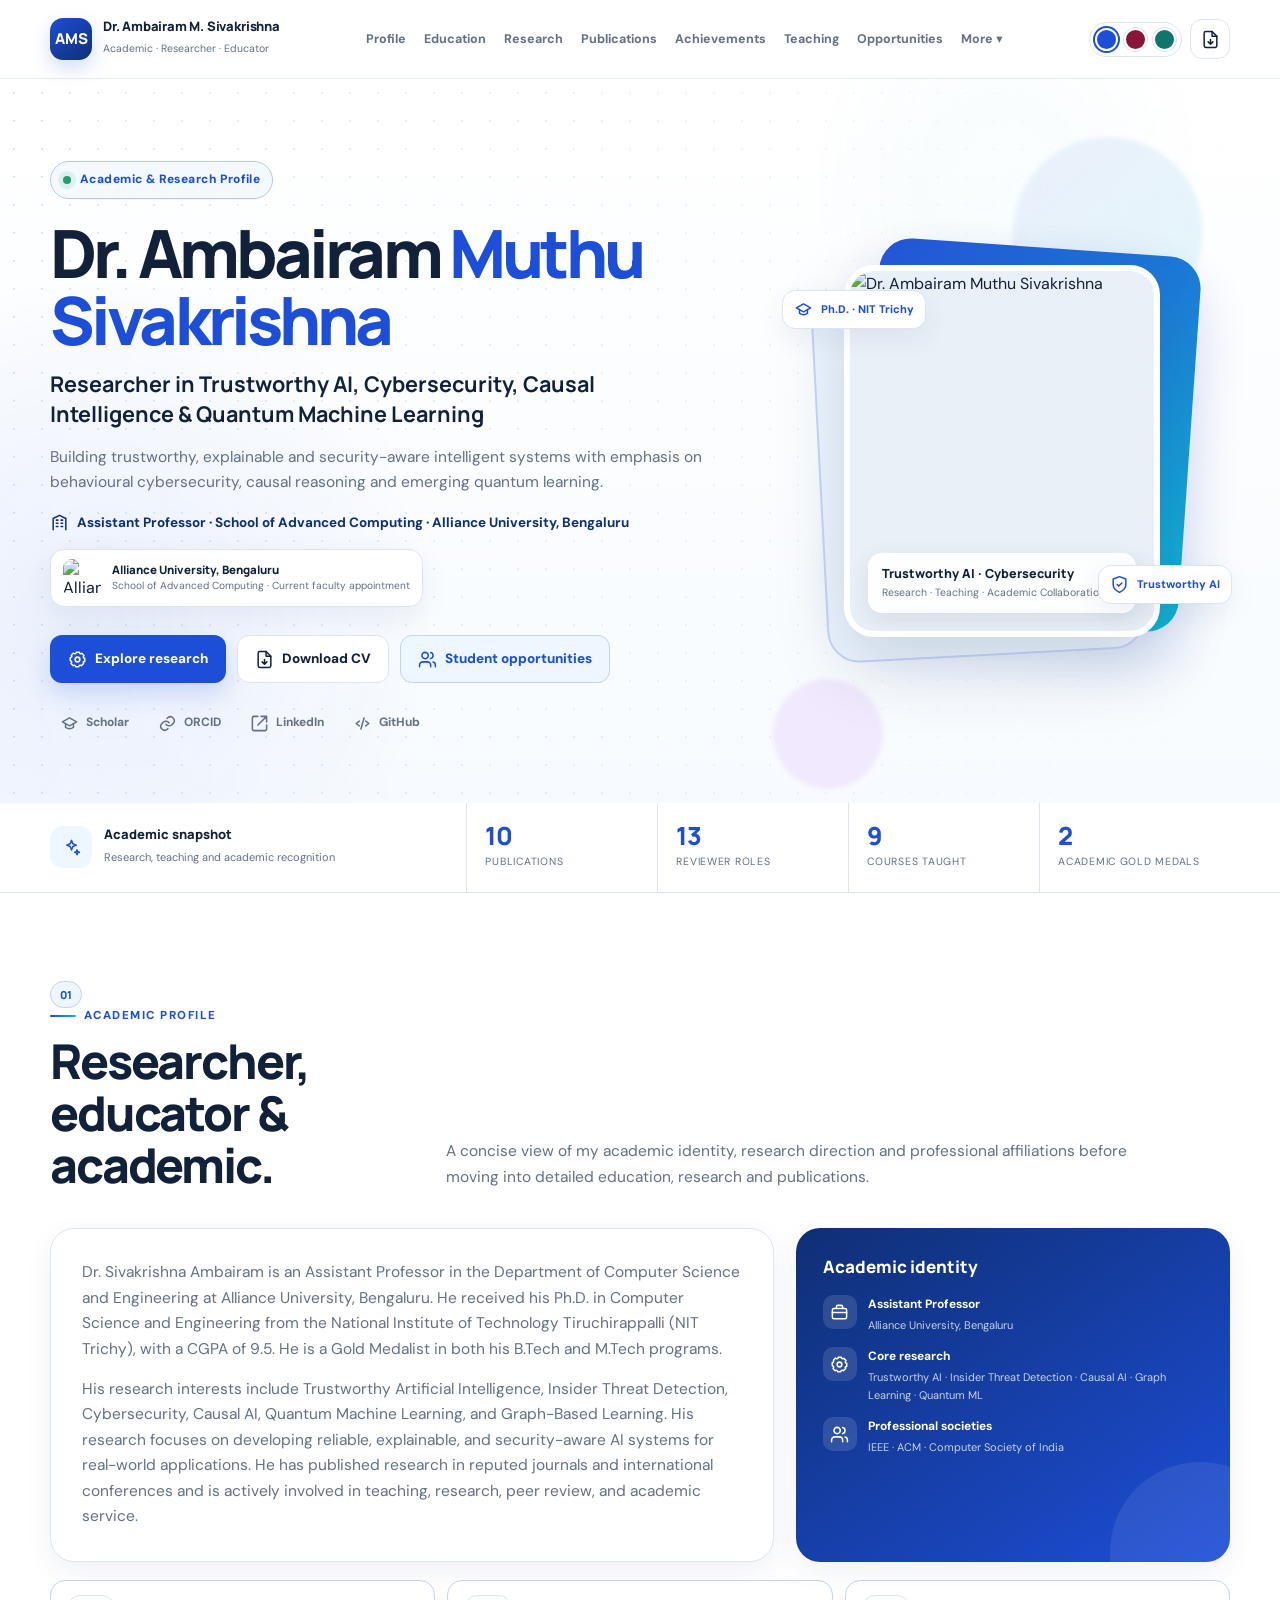
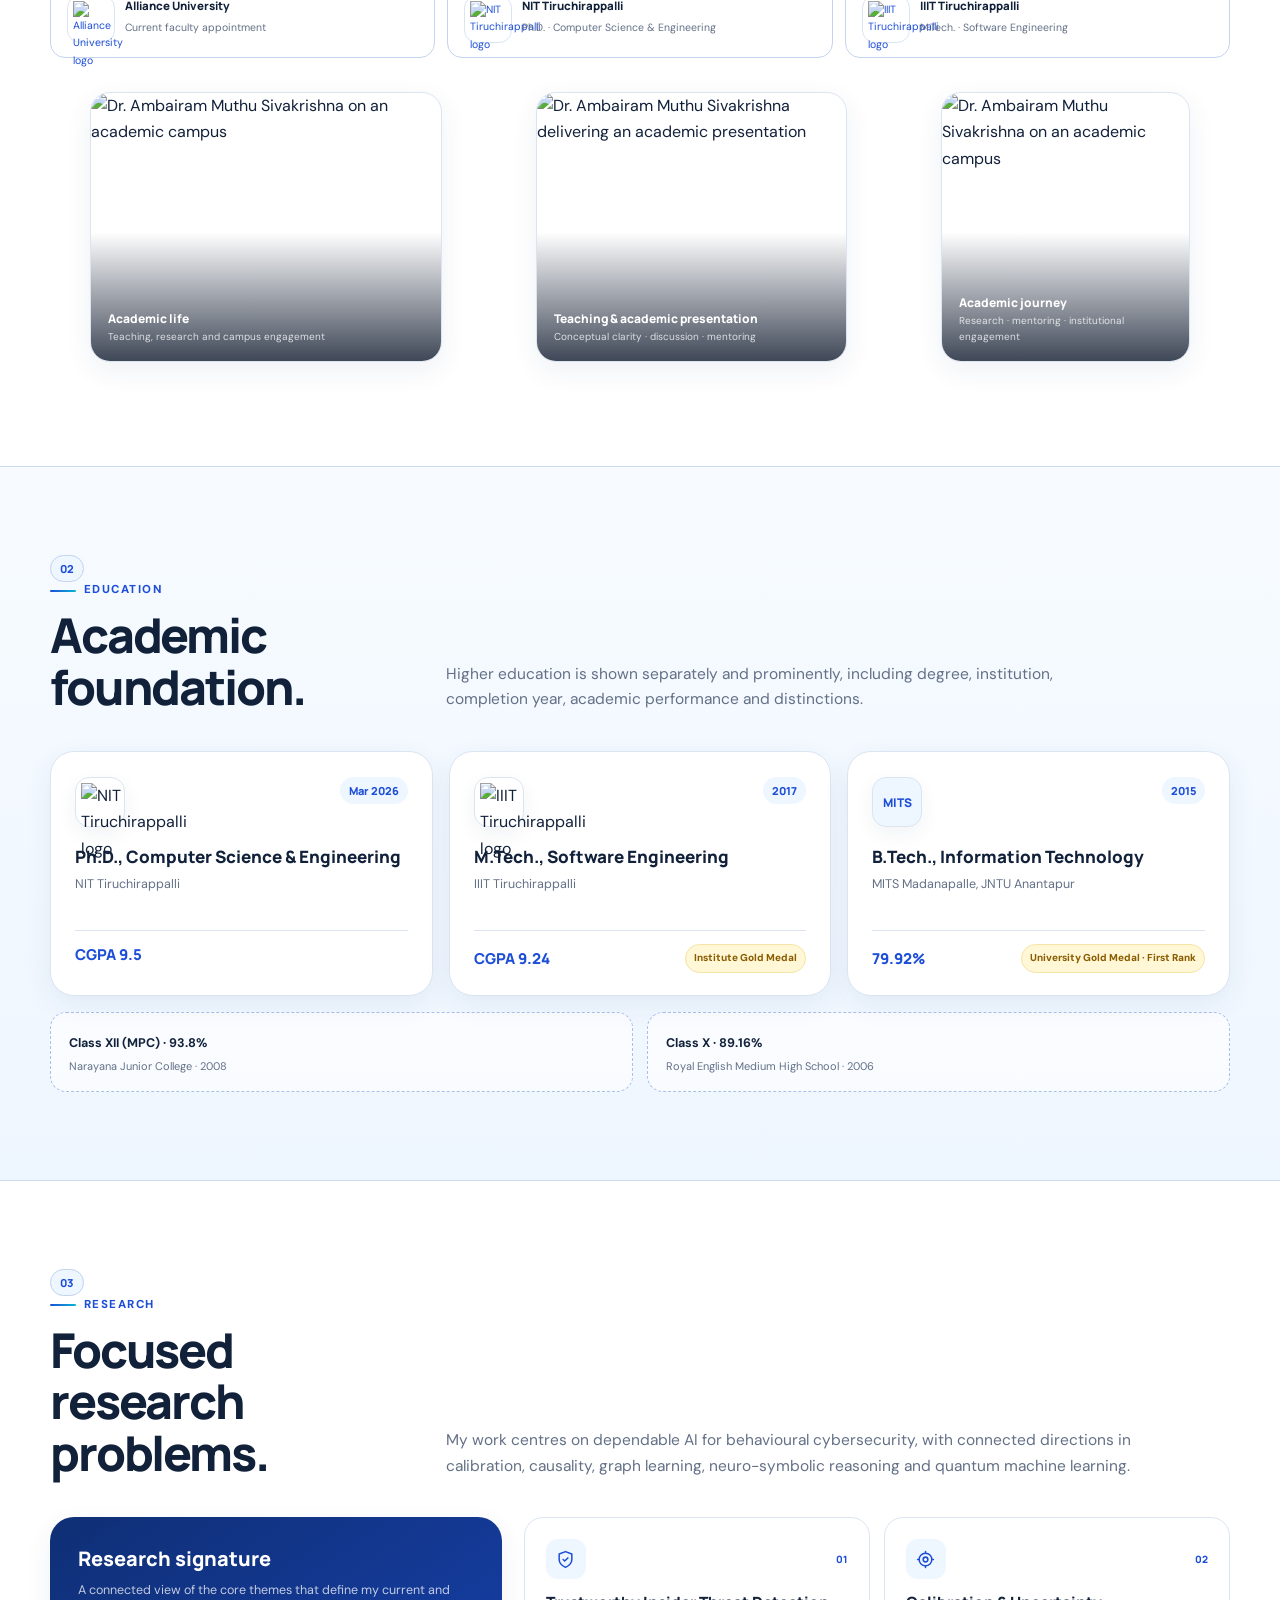
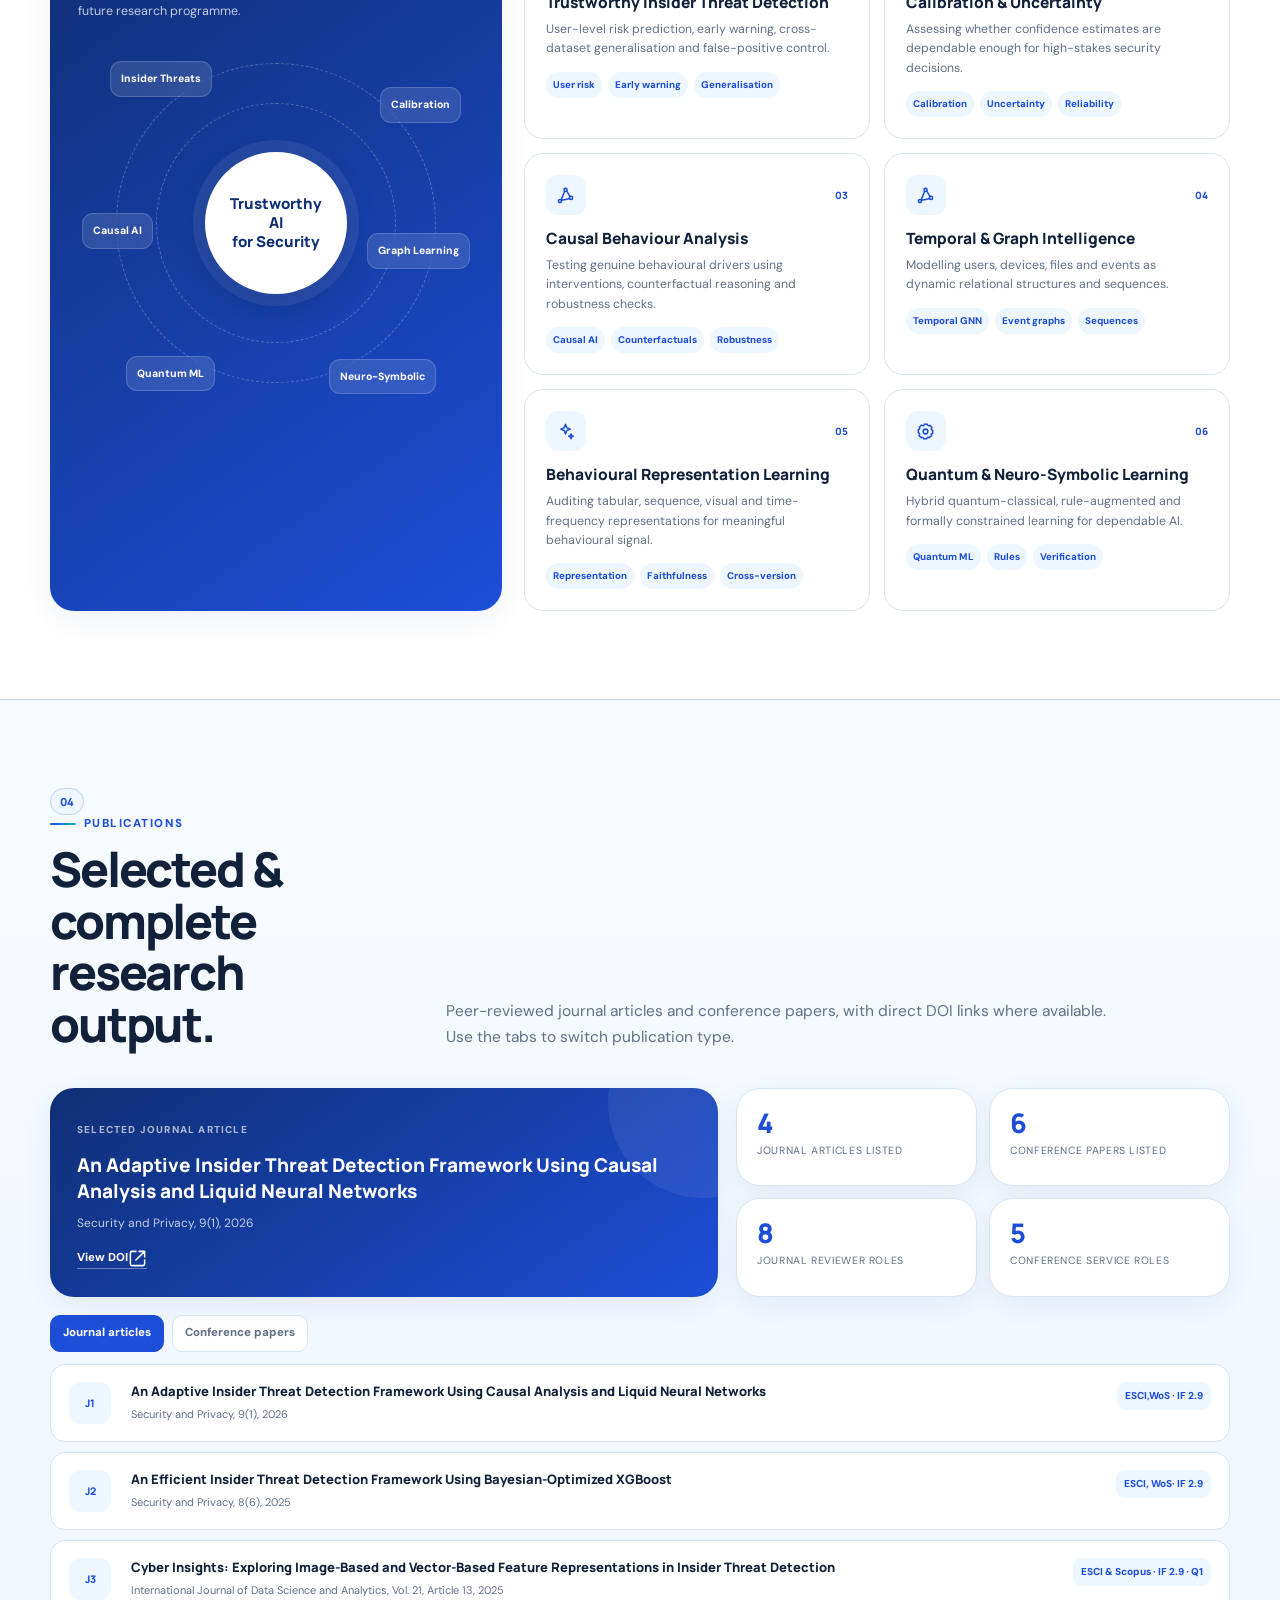
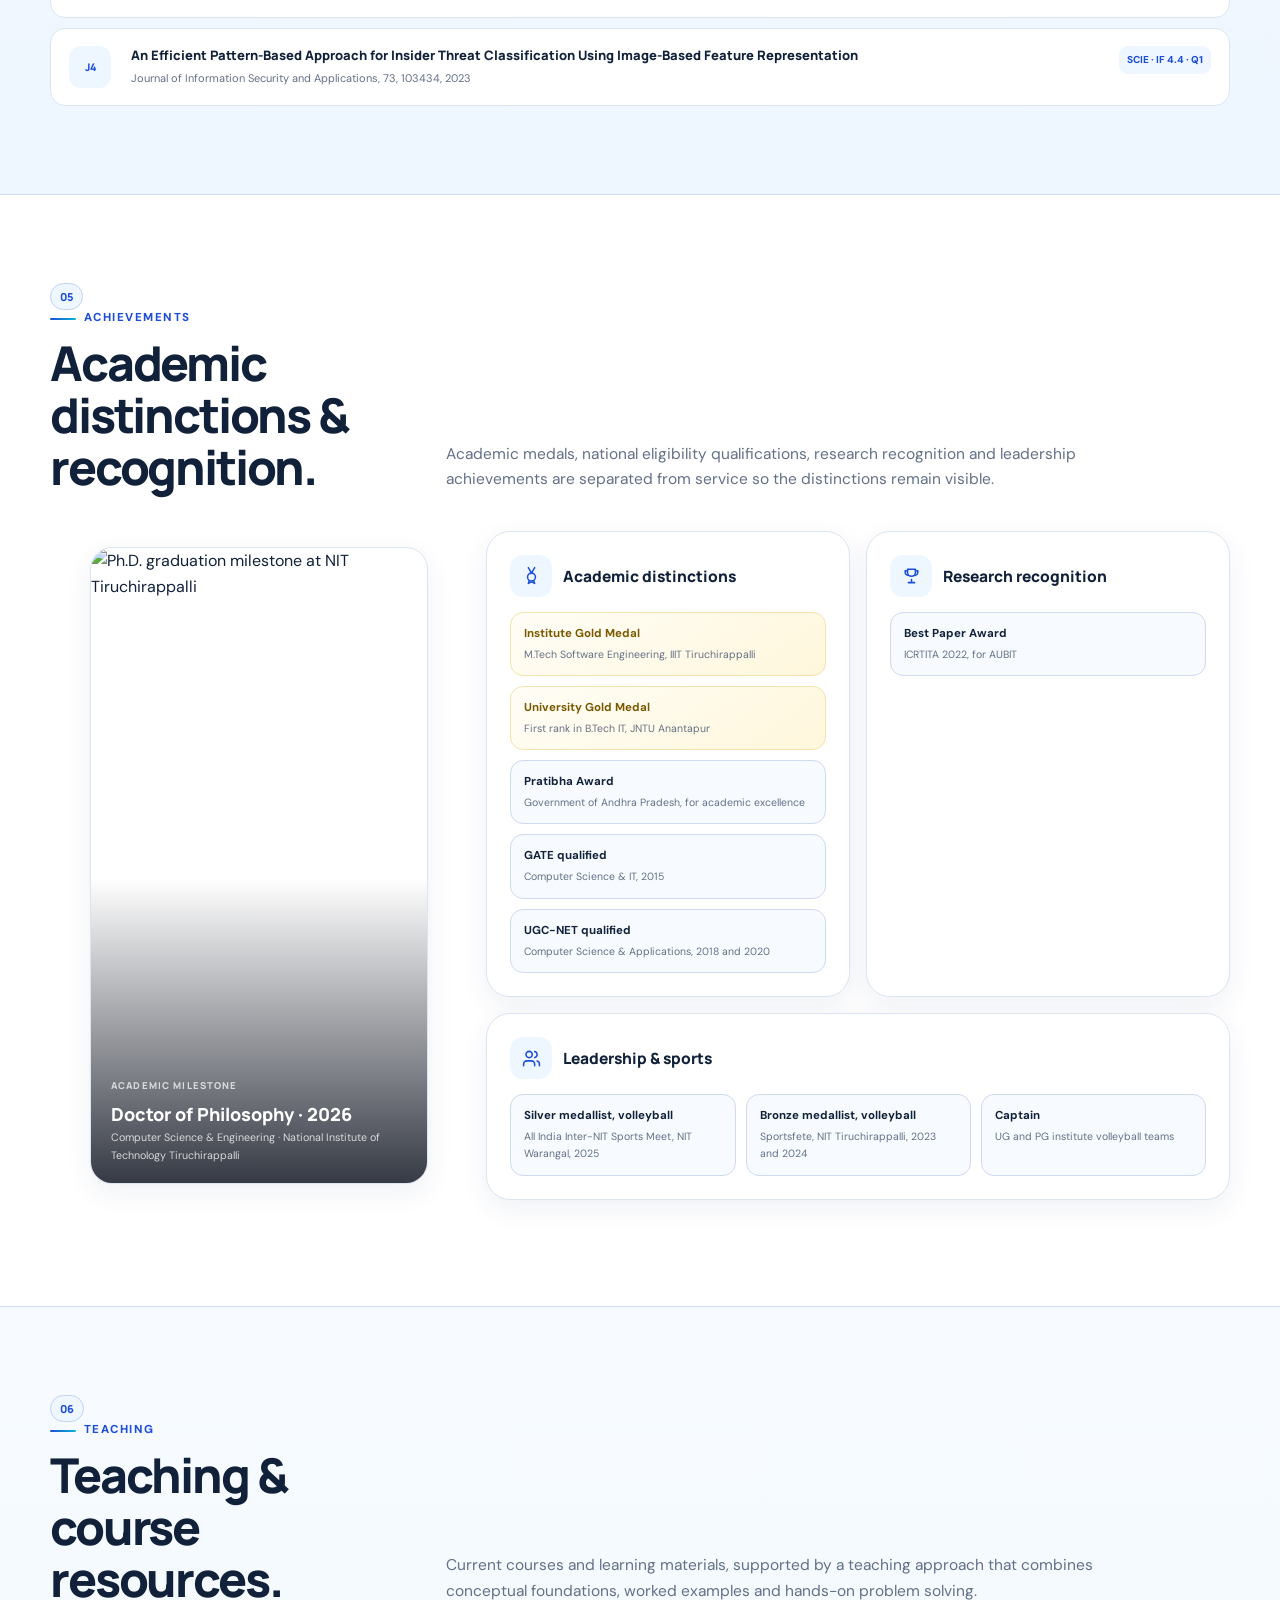
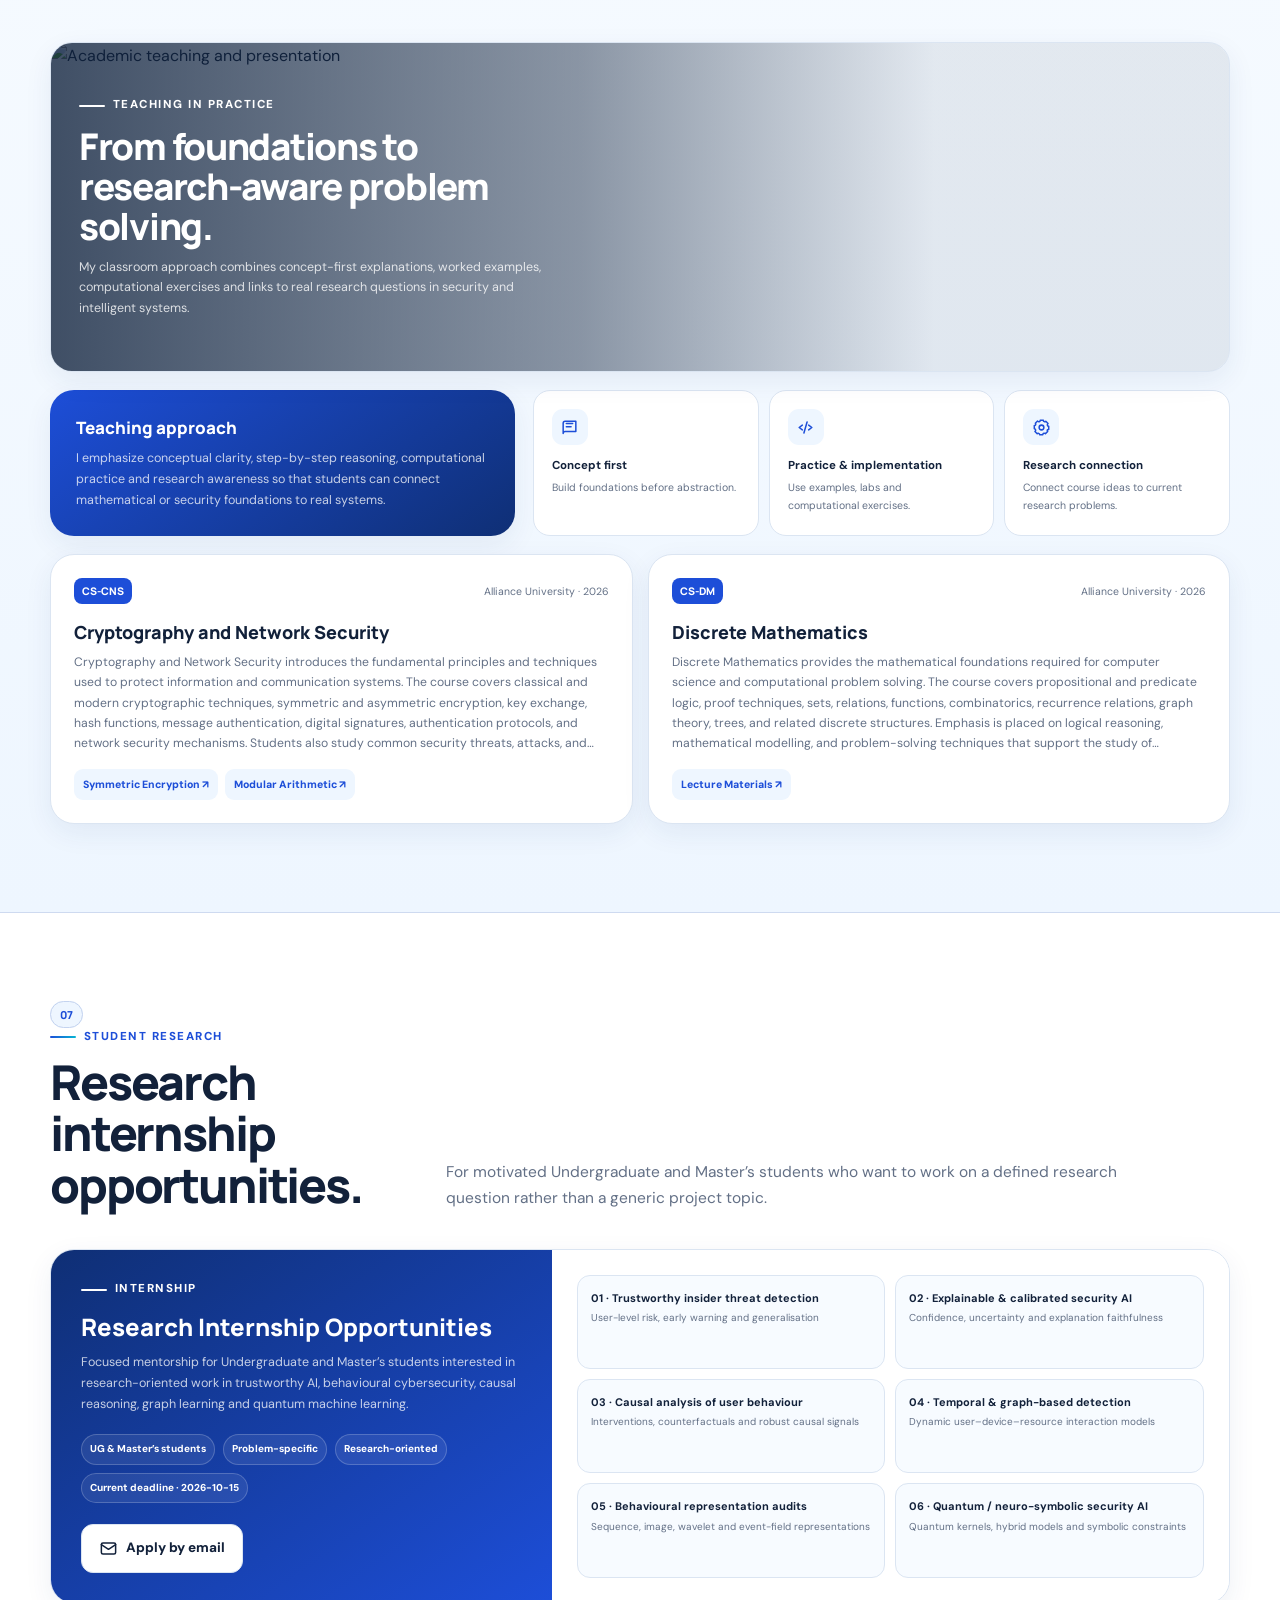
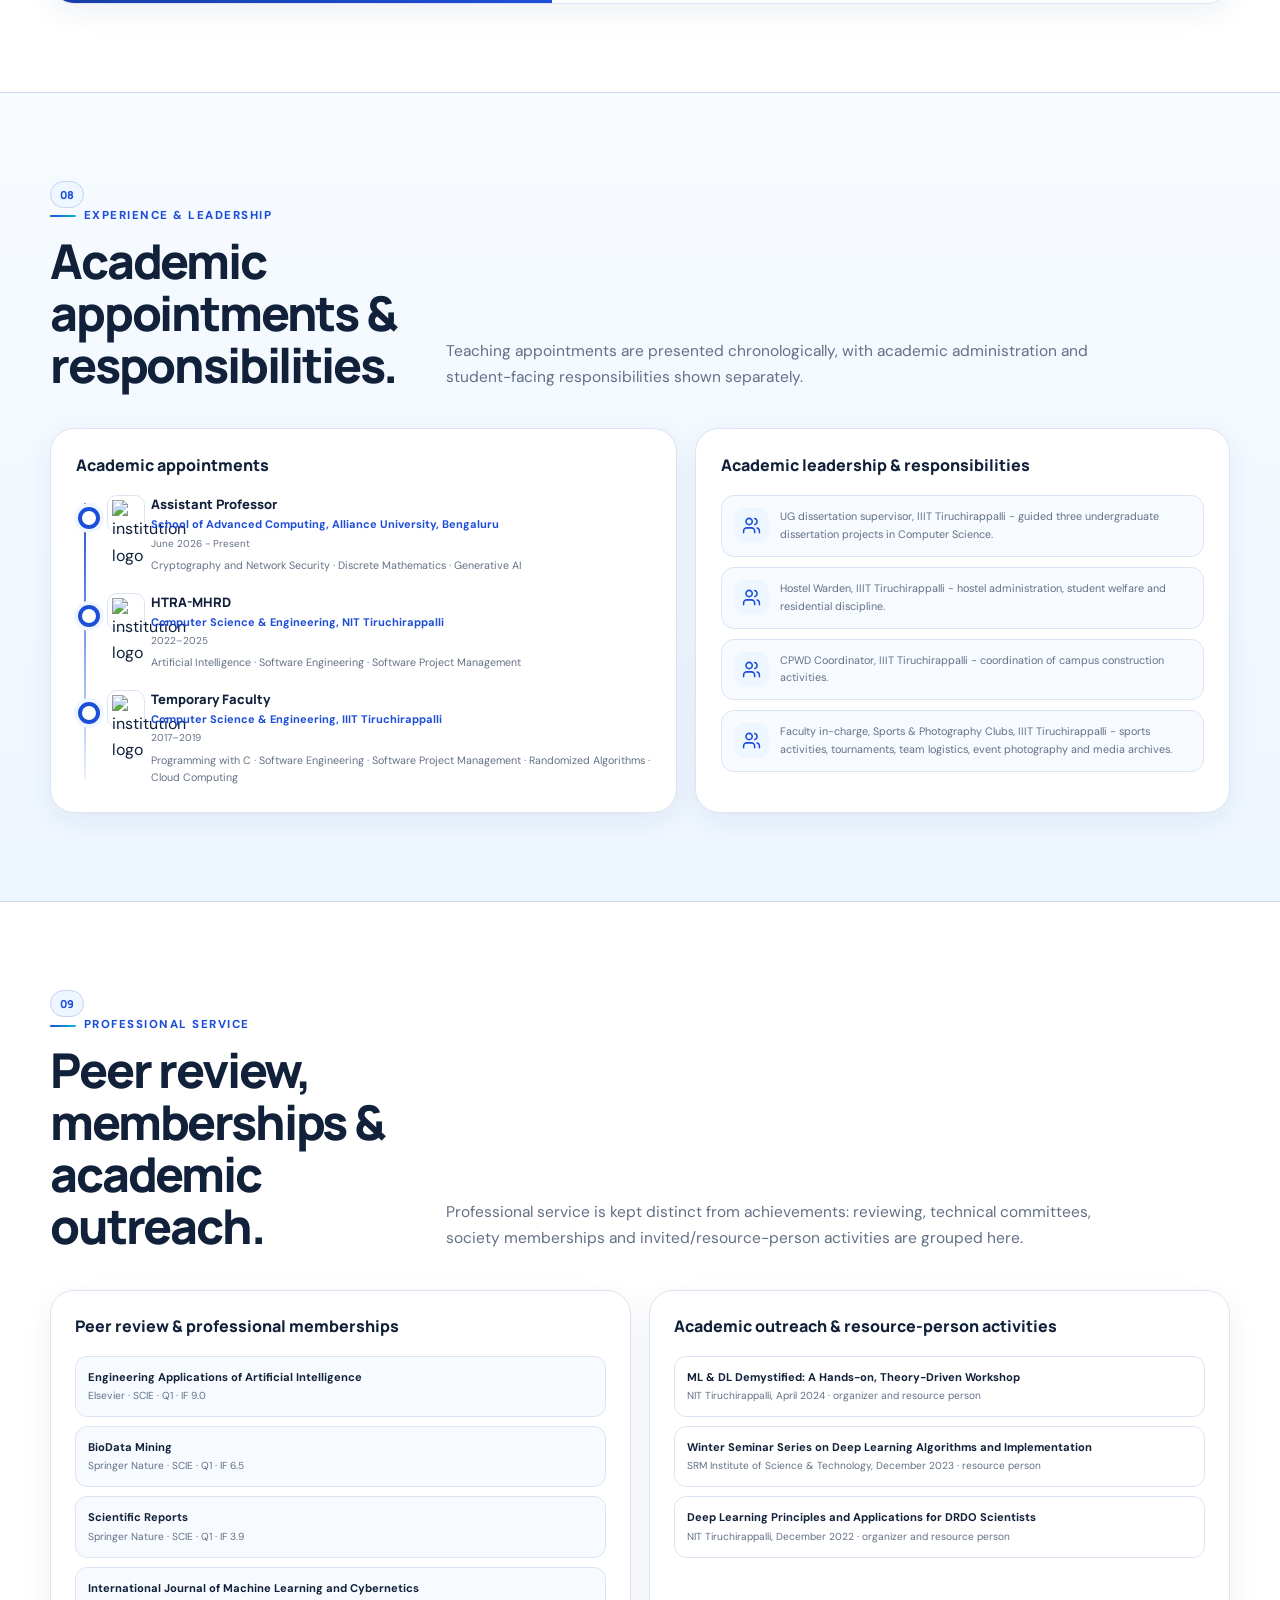
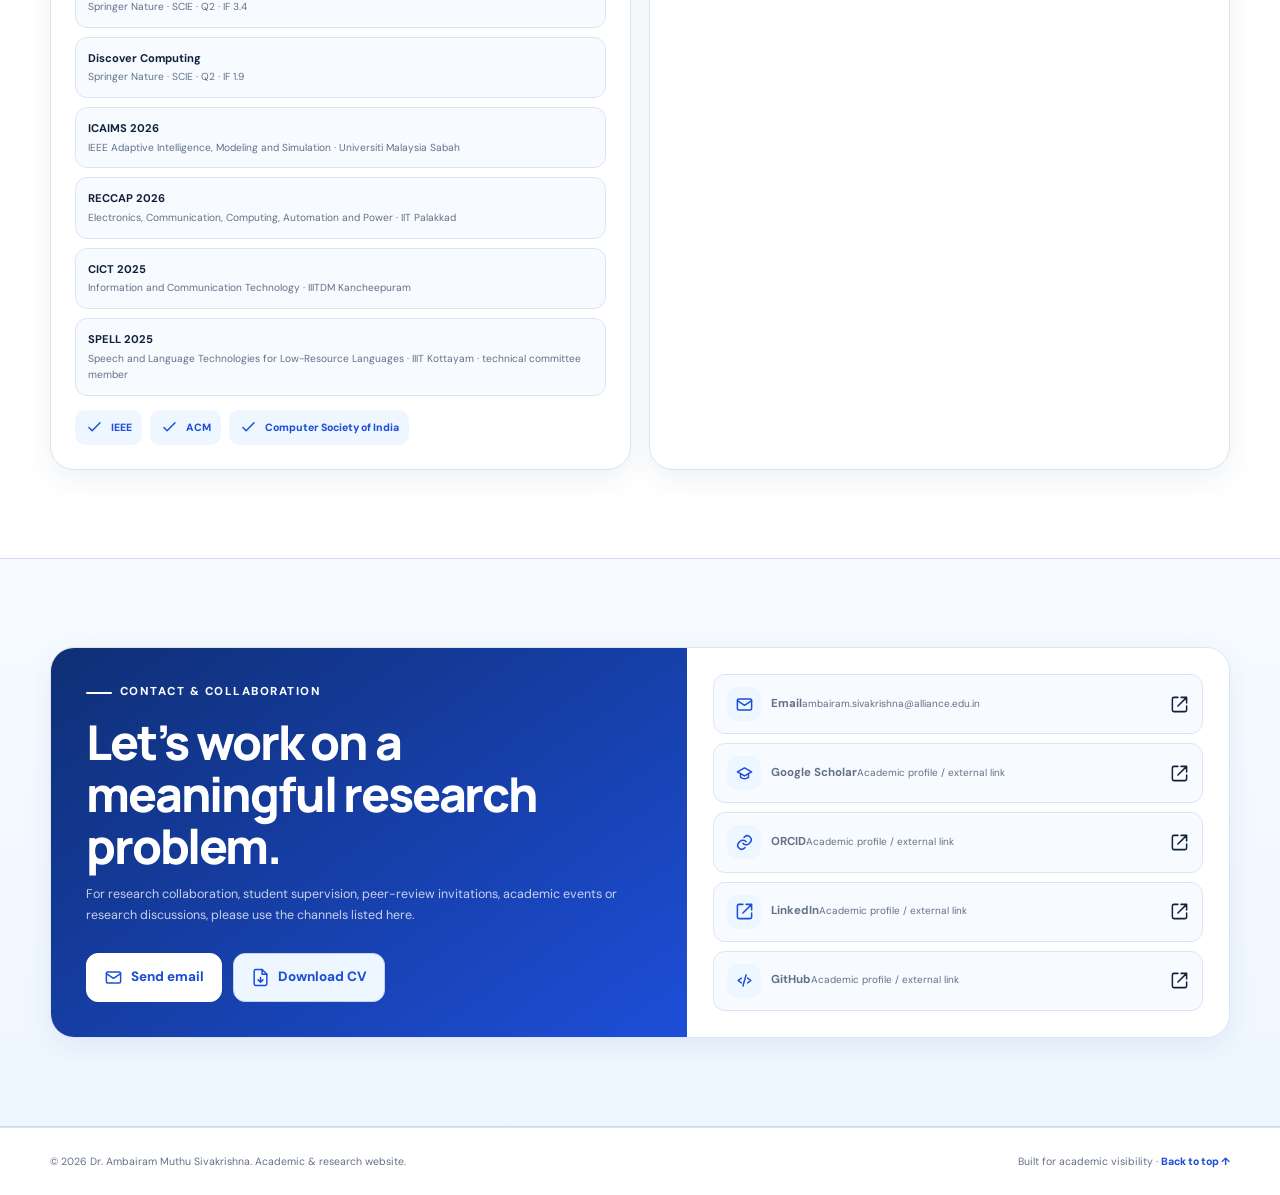
==== index.html @ 52329e4a "Add files via upload" ====
<!DOCTYPE html>
<html lang="en" data-theme="sapphire">
<head>
<meta charset="utf-8">
<meta name="viewport" content="width=device-width, initial-scale=1">
<meta name="theme-color" content="#1d4ed8">
<title>Dr. Ambairam Muthu Sivakrishna | Academic & Research Profile</title>
<meta name="description" content="Academic and research website of Dr. Ambairam Muthu Sivakrishna, Assistant Professor and researcher in trustworthy AI, insider threat detection, causal AI, graph learning and quantum machine learning.">
<meta name="author" content="Dr. Ambairam Muthu Sivakrishna">
<meta property="og:title" content="Dr. Ambairam Muthu Sivakrishna | Academic & Research Profile">
<meta property="og:description" content="Trustworthy AI · Behavioural Cybersecurity · Causal Intelligence · Quantum Machine Learning">
<meta property="og:type" content="website">
<link rel="preconnect" href="https://fonts.googleapis.com">
<link rel="preconnect" href="https://fonts.gstatic.com" crossorigin>
<link href="https://fonts.googleapis.com/css2?family=DM+Sans:wght@400;500;600;700&family=Manrope:wght@500;600;700;800&display=swap" rel="stylesheet">
<link rel="icon" href="data:image/svg+xml,%3Csvg xmlns='http://www.w3.org/2000/svg' viewBox='0 0 64 64'%3E%3Crect width='64' height='64' rx='16' fill='%231d4ed8'/%3E%3Cpath d='M14 45L27 16h10l13 29h-9l-2.7-6.3H25.7L23 45h-9zm14.3-13.7h7.4L32 22.5z' fill='white'/%3E%3C/svg%3E">
<style>
:root{
  --primary:#1d4ed8;--primary-2:#2563eb;--primary-dark:#0f2f75;--accent:#06b6d4;
  --accent-2:#7c3aed;--soft:#eef6ff;--soft-2:#f7fbff;--wash:#e8f2ff;
  --ink:#12213a;--muted:#637086;--line:#dbe5f2;--surface:#fff;--bg:#f8fbff;
  --shadow:0 18px 55px rgba(26,63,117,.10);--shadow-sm:0 9px 28px rgba(26,63,117,.07);
  --radius:24px;--radius-sm:16px;--max:1180px;
}
html[data-theme="maroon"]{
  --primary:#8a1538;--primary-2:#b4235a;--primary-dark:#551026;--accent:#d79b17;
  --accent-2:#7c2d55;--soft:#fff2f5;--soft-2:#fffafb;--wash:#fde7ed;
  --line:#ead9df;--bg:#fffafb;--shadow:0 18px 55px rgba(102,19,48,.10);--shadow-sm:0 9px 28px rgba(102,19,48,.07)
}
html[data-theme="teal"]{
  --primary:#0f766e;--primary-2:#0d9488;--primary-dark:#115e59;--accent:#4f46e5;
  --accent-2:#0ea5e9;--soft:#edfffb;--soft-2:#f7fffd;--wash:#dff9f4;
  --line:#d5e8e4;--bg:#f8fffd;--shadow:0 18px 55px rgba(15,118,110,.10);--shadow-sm:0 9px 28px rgba(15,118,110,.07)
}
*{box-sizing:border-box}html{scroll-behavior:smooth;scroll-padding-top:86px}body{margin:0;background:var(--bg);color:var(--ink);font-family:"DM Sans",system-ui,sans-serif;line-height:1.65;-webkit-font-smoothing:antialiased}body.menu-open{overflow:hidden}
a{color:inherit}img{display:block;max-width:100%}button{font:inherit}.wrap{width:min(var(--max),calc(100% - 40px));margin:auto}.skip{position:absolute;left:-9999px}.skip:focus{left:16px;top:16px;z-index:3000;background:#fff;padding:10px 14px;border:1px solid var(--line);border-radius:10px}.icon{width:19px;height:19px;display:inline-block;vertical-align:middle}.icon-lg{width:25px;height:25px}.muted{color:var(--muted)}
.scrollProgress{position:fixed;top:0;left:0;height:3px;width:0;background:linear-gradient(90deg,var(--primary),var(--accent));z-index:2500;transition:width .08s linear}

/* Header */
.topbar{position:sticky;top:0;z-index:1500;background:rgba(255,255,255,.88);backdrop-filter:blur(18px);border-bottom:1px solid color-mix(in srgb,var(--line) 75%,transparent)}
.navrow{height:78px;display:flex;align-items:center;justify-content:space-between;gap:18px}.brand{display:flex;align-items:center;gap:11px;text-decoration:none;min-width:max-content}.brandMark{width:42px;height:42px;border-radius:13px;background:linear-gradient(145deg,var(--primary),var(--primary-dark));display:grid;place-items:center;color:white;font:800 15px/1 Manrope;box-shadow:0 8px 20px color-mix(in srgb,var(--primary) 20%,transparent)}.brandText strong{font:800 13px/1.25 Manrope;display:block;letter-spacing:-.015em}.brandText span{font-size:10.5px;color:var(--muted)}
.navlinks{display:flex;align-items:center;gap:2px}.navlinks a,.navMoreBtn{font-size:12.5px;font-weight:700;text-decoration:none;color:var(--muted);padding:9px 8px;border-radius:10px;border:0;background:transparent;cursor:pointer;transition:.2s}.navlinks a:hover,.navlinks a.active,.navMoreBtn:hover{color:var(--primary);background:var(--soft)}.navMore{position:relative}.navMoreMenu{display:none;position:absolute;top:calc(100% + 10px);right:0;min-width:190px;padding:8px;background:#fff;border:1px solid var(--line);border-radius:14px;box-shadow:var(--shadow)}.navMore:hover .navMoreMenu,.navMore:focus-within .navMoreMenu{display:grid}.navMoreMenu a{padding:10px 11px}
.navTools{display:flex;align-items:center;gap:8px}.palette{display:flex;align-items:center;gap:6px;padding:5px;border:1px solid var(--line);border-radius:999px;background:white}.swatch{width:23px;height:23px;border-radius:50%;border:2px solid white;box-shadow:0 0 0 1px var(--line);cursor:pointer;transition:.2s}.swatch:hover{transform:scale(1.08)}.swatch[aria-pressed="true"]{box-shadow:0 0 0 2px var(--primary)}.swatch.blue{background:#1d4ed8}.swatch.maroon{background:#8a1538}.swatch.teal{background:#0f766e}.iconBtn{width:40px;height:40px;border-radius:12px;border:1px solid var(--line);background:white;color:var(--ink);display:grid;place-items:center;cursor:pointer}.menuBtn{display:none}.mobileNav{display:none}

/* Hero */
.hero{position:relative;overflow:hidden;padding:82px 0 62px;background:linear-gradient(180deg,#fff 0%,var(--soft-2) 100%);border-bottom:1px solid var(--line)}
.hero::before{content:"";position:absolute;inset:0;background-image:radial-gradient(circle at 83% 15%,color-mix(in srgb,var(--accent) 14%,transparent),transparent 22%),radial-gradient(circle at 8% 75%,color-mix(in srgb,var(--primary) 9%,transparent),transparent 28%),radial-gradient(circle,color-mix(in srgb,var(--primary) 16%,transparent) 1.2px,transparent 1.2px);background-size:auto,auto,28px 28px;mask-image:linear-gradient(90deg,#000 0%,rgba(0,0,0,.55) 55%,transparent 100%);opacity:.85}
.heroBlob{position:absolute;border-radius:999px;filter:blur(2px);pointer-events:none;animation:float 8s ease-in-out infinite}.blob1{width:190px;height:190px;right:6%;top:8%;background:linear-gradient(135deg,color-mix(in srgb,var(--primary) 12%,white),color-mix(in srgb,var(--accent) 16%,white));opacity:.65}.blob2{width:110px;height:110px;right:31%;bottom:2%;background:color-mix(in srgb,var(--accent-2) 11%,white);animation-delay:-3s}@keyframes float{50%{transform:translateY(-12px) translateX(8px)}}
.heroGrid{position:relative;display:grid;grid-template-columns:1.18fr .82fr;align-items:center;gap:68px}.heroBadge{display:inline-flex;align-items:center;gap:9px;padding:8px 12px;border:1px solid color-mix(in srgb,var(--primary) 20%,var(--line));background:color-mix(in srgb,var(--soft) 72%,white);border-radius:999px;color:var(--primary);font-size:12px;font-weight:800;letter-spacing:.035em}.heroBadge .dot{width:8px;height:8px;border-radius:50%;background:#22a06b;box-shadow:0 0 0 5px rgba(34,160,107,.11)}
.hero h1{font:800 clamp(2.8rem,5.2vw,5rem)/1.01 Manrope;margin:20px 0 16px;letter-spacing:-.058em;max-width:760px}.hero h1 span{color:var(--primary)}.heroHeadline{font:700 clamp(1.08rem,1.8vw,1.35rem)/1.4 Manrope;color:var(--ink);max-width:760px;margin:0}.heroLead{font-size:15.5px;color:var(--muted);max-width:720px;margin:15px 0 0}.heroRole{margin-top:16px;font-size:13.5px;font-weight:700;color:var(--primary-dark);display:flex;align-items:center;gap:8px}.heroActions{display:flex;flex-wrap:wrap;gap:11px;margin-top:28px}.btn{display:inline-flex;align-items:center;justify-content:center;gap:8px;padding:12px 17px;border-radius:12px;font-size:13.5px;font-weight:800;text-decoration:none;border:1px solid transparent;transition:.22s}.btn.primary{background:var(--primary);color:#fff;box-shadow:0 10px 24px color-mix(in srgb,var(--primary) 18%,transparent)}.btn.primary:hover{transform:translateY(-2px);background:var(--primary-dark)}.btn.secondary{background:white;border-color:var(--line);color:var(--ink)}.btn.secondary:hover{transform:translateY(-2px);border-color:color-mix(in srgb,var(--primary) 28%,var(--line));color:var(--primary)}.btn.soft{background:var(--soft);color:var(--primary);border-color:color-mix(in srgb,var(--primary) 12%,var(--line))}
.socialRow{display:flex;flex-wrap:wrap;gap:9px;margin-top:22px}.socialLink{display:inline-flex;align-items:center;gap:7px;font-size:12px;font-weight:700;text-decoration:none;color:var(--muted);padding:8px 10px;border-radius:10px;transition:.2s}.socialLink:hover{background:var(--soft);color:var(--primary)}
.photoStage{position:relative;min-height:435px;display:grid;place-items:center;perspective:900px}.photoFrameBack{position:absolute;width:322px;height:376px;border-radius:32px;background:linear-gradient(145deg,var(--primary),var(--accent));transform:translate(27px,-16px) rotate(4deg);opacity:.96;box-shadow:0 26px 60px color-mix(in srgb,var(--primary) 17%,transparent)}.photoFrameMid{position:absolute;width:318px;height:372px;border-radius:32px;border:2px solid color-mix(in srgb,var(--primary) 24%,white);transform:translate(-24px,19px) rotate(-3deg);background:var(--soft)}.photoCard{position:relative;width:316px;height:372px;border-radius:30px;overflow:hidden;background:#eaf0f7;border:6px solid white;box-shadow:0 28px 70px rgba(25,53,96,.18);transition:transform .18s ease;transform-style:preserve-3d}.photoCard img{width:100%;height:100%;object-fit:cover}.photoOverlay{position:absolute;left:18px;right:18px;bottom:18px;padding:11px 13px;border-radius:14px;background:rgba(255,255,255,.88);backdrop-filter:blur(10px);border:1px solid rgba(255,255,255,.75);box-shadow:0 8px 24px rgba(20,46,85,.10)}.photoOverlay b{display:block;font:800 12.5px Manrope;color:var(--ink)}.photoOverlay span{display:block;font-size:10.5px;color:var(--muted);margin-top:2px}.miniFloat{position:absolute;display:flex;align-items:center;gap:8px;padding:9px 11px;border-radius:13px;background:#fff;border:1px solid var(--line);box-shadow:var(--shadow-sm);font-size:11px;font-weight:800;color:var(--primary);animation:float 7s ease-in-out infinite}.miniFloat.one{top:56px;left:8px}.miniFloat.two{right:-2px;bottom:65px;animation-delay:-2s}
.statsFrame{position:relative;margin-top:-1px;background:#fff;border-bottom:1px solid var(--line)}.statsGrid{display:grid;grid-template-columns:1.2fr repeat(4,.55fr);align-items:stretch}.statsIntro{padding:22px 24px 22px 0;display:flex;align-items:center;gap:12px}.statsIntroIcon{width:42px;height:42px;border-radius:13px;background:var(--soft);color:var(--primary);display:grid;place-items:center}.statsIntro b{font:800 13px Manrope;display:block}.statsIntro span{font-size:11px;color:var(--muted)}.stat{padding:20px 18px;border-left:1px solid var(--line)}.stat strong{font:800 25px/1 Manrope;color:var(--primary);display:block}.stat span{font-size:10.5px;text-transform:uppercase;letter-spacing:.07em;color:var(--muted);display:block;margin-top:5px}

/* Sections */
.section{padding:88px 0;scroll-margin-top:82px}.section.frame{background:white}.section.softFrame{background:linear-gradient(180deg,var(--soft-2),var(--soft));border-top:1px solid color-mix(in srgb,var(--primary) 7%,var(--line));border-bottom:1px solid color-mix(in srgb,var(--primary) 7%,var(--line))}.sectionHead{display:grid;grid-template-columns:.62fr 1.38fr;gap:44px;align-items:end;margin-bottom:38px}.kicker{display:flex;align-items:center;gap:8px;color:var(--primary);font-size:11.5px;font-weight:800;letter-spacing:.13em;text-transform:uppercase}.kicker::before{content:"";width:26px;height:2px;border-radius:99px;background:linear-gradient(90deg,var(--primary),var(--accent))}.section h2{font:800 clamp(2rem,3.8vw,3rem)/1.08 Manrope;letter-spacing:-.045em;margin:9px 0 0}.sectionIntro{color:var(--muted);font-size:15.5px;max-width:690px;margin:0}.panel{background:#fff;border:1px solid var(--line);border-radius:var(--radius);box-shadow:var(--shadow-sm)}.sectionNumber{font:800 11px Manrope;color:var(--primary);padding:5px 9px;border-radius:999px;background:var(--soft);border:1px solid color-mix(in srgb,var(--primary) 12%,var(--line))}

/* Profile */
.profileGrid{display:grid;grid-template-columns:1.25fr .75fr;gap:22px}.bioPanel{padding:31px}.bioPanel p{font-size:15.5px;color:var(--muted);margin:0}.bioPanel p+p{margin-top:14px}.identityPanel{padding:27px;background:linear-gradient(145deg,var(--primary-dark),var(--primary));color:white;border:none;position:relative;overflow:hidden}.identityPanel::after{content:"";position:absolute;width:180px;height:180px;border-radius:50%;right:-60px;bottom:-80px;background:rgba(255,255,255,.08)}.identityPanel h3{font:800 17px Manrope;margin:0 0 17px}.identityRows{display:grid;gap:13px}.identityRow{display:flex;gap:11px;align-items:flex-start}.identityRow .ic{width:34px;height:34px;flex:0 0 auto;border-radius:10px;background:rgba(255,255,255,.12);display:grid;place-items:center}.identityRow b{font-size:12px;display:block}.identityRow span{font-size:11px;color:rgba(255,255,255,.76);display:block;margin-top:1px}.affiliationStrip{display:grid;grid-template-columns:repeat(3,1fr);gap:12px;margin-top:18px}.affiliation{padding:14px 16px;border-radius:15px;background:var(--soft);border:1px solid color-mix(in srgb,var(--primary) 12%,var(--line));display:flex;align-items:center;gap:10px}.affiliation .seal{width:34px;height:34px;border-radius:50%;display:grid;place-items:center;background:#fff;color:var(--primary);border:1px solid var(--line)}.affiliation b{font:800 11.5px Manrope;display:block}.affiliation span{font-size:10.5px;color:var(--muted)}

/* Education */
.eduGrid{display:grid;grid-template-columns:repeat(3,1fr);gap:16px}.eduCard{position:relative;padding:25px 24px 22px;overflow:hidden;transition:.25s}.eduCard:hover{transform:translateY(-4px);box-shadow:var(--shadow)}.eduTop{display:flex;justify-content:space-between;gap:12px;align-items:flex-start}.eduIcon{width:45px;height:45px;border-radius:14px;background:var(--soft);color:var(--primary);display:grid;place-items:center}.eduYear{font:800 11px Manrope;color:var(--primary);background:var(--soft);padding:6px 9px;border-radius:999px}.eduCard h3{font:800 17px/1.25 Manrope;margin:19px 0 7px}.eduInst{font-size:12.5px;color:var(--muted);min-height:42px}.eduScore{margin-top:14px;padding-top:13px;border-top:1px solid var(--line);display:flex;align-items:center;justify-content:space-between;gap:10px}.eduScore b{font:800 15px Manrope;color:var(--primary)}.eduBadge{font-size:10px;font-weight:800;color:var(--primary);padding:5px 8px;background:var(--soft);border-radius:999px}.eduBadge.gold{color:#8a5d00;background:#fff7d6;border:1px solid #f5e4a4}.earlierEdu{display:flex;gap:14px;flex-wrap:wrap;margin-top:16px}.earlierEdu .miniEdu{flex:1;min-width:260px;padding:16px 18px;border:1px dashed color-mix(in srgb,var(--primary) 26%,var(--line));border-radius:16px;background:rgba(255,255,255,.64)}.miniEdu b{font-size:12.5px}.miniEdu span{font-size:11px;color:var(--muted);display:block;margin-top:2px}

/* Research */
.researchLayout{display:grid;grid-template-columns:.78fr 1.22fr;gap:22px;align-items:stretch}.researchMap{min-height:520px;padding:28px;position:relative;overflow:hidden;background:linear-gradient(145deg,var(--primary-dark),var(--primary));color:#fff;border:none}.researchMap h3{font:800 20px Manrope;margin:0}.researchMap p{font-size:12.5px;color:rgba(255,255,255,.74);margin:8px 0 0;max-width:420px}.constellation{position:relative;height:360px;margin-top:22px}.coreNode{position:absolute;left:50%;top:50%;transform:translate(-50%,-50%);width:142px;height:142px;border-radius:50%;display:grid;place-items:center;text-align:center;padding:18px;background:#fff;color:var(--primary-dark);font:800 15px/1.25 Manrope;box-shadow:0 0 0 12px rgba(255,255,255,.07),0 14px 35px rgba(0,0,0,.16);z-index:3}.orbitRing{position:absolute;left:50%;top:50%;width:320px;height:320px;border:1px dashed rgba(255,255,255,.26);border-radius:50%;transform:translate(-50%,-50%);animation:spin 34s linear infinite}.orbitRing.two{width:240px;height:240px;animation-direction:reverse;animation-duration:28s}@keyframes spin{to{transform:translate(-50%,-50%) rotate(360deg)}}.rNode{position:absolute;padding:8px 10px;border-radius:11px;background:rgba(255,255,255,.12);border:1px solid rgba(255,255,255,.16);backdrop-filter:blur(8px);font-size:10.5px;font-weight:800;color:#fff;white-space:nowrap}.rn1{top:18px;left:32px}.rn2{top:44px;right:13px}.rn3{left:4px;top:170px}.rn4{right:4px;top:190px}.rn5{left:48px;bottom:12px}.rn6{right:38px;bottom:9px}.researchCards{display:grid;grid-template-columns:repeat(2,1fr);gap:14px}.researchCard{padding:21px;border-radius:19px;background:#fff;border:1px solid var(--line);transition:.24s;position:relative;overflow:hidden}.researchCard::before{content:"";position:absolute;left:0;top:0;width:4px;height:100%;background:linear-gradient(var(--primary),var(--accent));transform:scaleY(0);transform-origin:top;transition:.25s}.researchCard:hover{transform:translateY(-4px);box-shadow:var(--shadow-sm)}.researchCard:hover::before{transform:scaleY(1)}.rTop{display:flex;align-items:center;justify-content:space-between;gap:10px}.rIcon{width:40px;height:40px;border-radius:12px;background:var(--soft);color:var(--primary);display:grid;place-items:center}.rNum{font:800 10px Manrope;color:var(--primary)}.researchCard h3{font:800 15.5px/1.28 Manrope;margin:14px 0 7px}.researchCard p{font-size:12.3px;line-height:1.58;color:var(--muted);margin:0}.tags{display:flex;gap:6px;flex-wrap:wrap;margin-top:13px}.tag{font-size:9.7px;font-weight:800;color:var(--primary);background:var(--soft);padding:5px 7px;border-radius:999px}

/* Publications */
.pubTop{display:grid;grid-template-columns:1.15fr .85fr;gap:18px;margin-bottom:18px}.featuredPub{padding:27px;background:linear-gradient(145deg,var(--primary-dark),var(--primary));color:white;border:none;position:relative;overflow:hidden}.featuredPub::after{content:"";position:absolute;width:190px;height:190px;border-radius:50%;right:-80px;top:-80px;background:rgba(255,255,255,.07)}.featuredPub .label{font-size:10px;font-weight:800;letter-spacing:.12em;text-transform:uppercase;color:rgba(255,255,255,.66)}.featuredPub h3{font:800 19px/1.32 Manrope;margin:12px 0 10px;max-width:640px}.featuredPub p{font-size:12px;color:rgba(255,255,255,.75);margin:0}.featuredPub a{display:inline-flex;margin-top:16px;color:white;font-size:11.5px;font-weight:800;text-decoration:none;border-bottom:1px solid rgba(255,255,255,.36)}.pubMetrics{display:grid;grid-template-columns:repeat(2,1fr);gap:12px}.pubMetric{padding:20px}.pubMetric strong{font:800 27px/1 Manrope;color:var(--primary);display:block}.pubMetric span{font-size:10.5px;color:var(--muted);text-transform:uppercase;letter-spacing:.06em;display:block;margin-top:6px}.pubTabs{display:flex;gap:8px;margin:18px 0 12px}.tab{border:1px solid var(--line);background:white;color:var(--muted);padding:8px 12px;border-radius:10px;font-size:11.5px;font-weight:800;cursor:pointer}.tab.on{background:var(--primary);border-color:var(--primary);color:white}.pubList{display:grid;gap:10px}.pubItem{display:grid;grid-template-columns:48px 1fr auto;gap:14px;align-items:start;padding:17px 18px;background:#fff;border:1px solid var(--line);border-radius:15px;transition:.2s}.pubItem:hover{border-color:color-mix(in srgb,var(--primary) 30%,var(--line));box-shadow:var(--shadow-sm)}.pubId{width:42px;height:42px;border-radius:12px;background:var(--soft);display:grid;place-items:center;color:var(--primary);font:800 10.5px Manrope}.pubTitle{font:800 13px/1.45 Manrope}.pubTitle a{text-decoration:none}.pubTitle a:hover{color:var(--primary)}.pubVenue{font-size:11px;color:var(--muted);margin-top:4px}.pubMeta{font-size:10px;font-weight:800;color:var(--primary);background:var(--soft);padding:6px 8px;border-radius:9px;text-align:right;max-width:170px}

/* Achievements */
.achievementGrid{display:grid;grid-template-columns:1fr 1fr 1fr;gap:16px}.achCategory{padding:23px}.achHead{display:flex;align-items:center;gap:11px;margin-bottom:15px}.achIcon{width:42px;height:42px;border-radius:13px;background:var(--soft);color:var(--primary);display:grid;place-items:center}.achHead h3{font:800 15.5px Manrope;margin:0}.achList{display:grid;gap:10px}.achItem{padding:12px 13px;border-radius:13px;background:var(--soft-2);border:1px solid color-mix(in srgb,var(--primary) 7%,var(--line))}.achItem b{font-size:11.5px;display:block}.achItem span{font-size:10.5px;color:var(--muted);display:block;margin-top:2px}.goldAccent{background:linear-gradient(145deg,#fffdf6,#fff7dc);border-color:#f3e4ad}.goldAccent b{color:#7b5900}

/* Teaching */
.teachLead{display:grid;grid-template-columns:.8fr 1.2fr;gap:18px;margin-bottom:18px}.teachPhilosophy{padding:26px;background:linear-gradient(145deg,var(--primary),var(--primary-dark));color:white;border:none}.teachPhilosophy h3{font:800 17px Manrope;margin:0 0 9px}.teachPhilosophy p{font-size:12.5px;color:rgba(255,255,255,.76);margin:0}.teachPrinciples{display:grid;grid-template-columns:repeat(3,1fr);gap:10px}.teachPrinciple{padding:18px;background:#fff;border:1px solid var(--line);border-radius:17px}.teachPrinciple .ic{width:36px;height:36px;border-radius:11px;background:var(--soft);color:var(--primary);display:grid;place-items:center;margin-bottom:12px}.teachPrinciple b{font-size:11.5px;display:block}.teachPrinciple span{font-size:10.5px;color:var(--muted);display:block;margin-top:3px}.courseGrid{display:grid;grid-template-columns:repeat(2,1fr);gap:15px}.courseCard{padding:23px}.courseTop{display:flex;justify-content:space-between;gap:10px;align-items:center}.courseCode{font:800 10.5px Manrope;color:white;background:var(--primary);padding:6px 8px;border-radius:8px}.term{font-size:10.5px;color:var(--muted)}.courseCard h3{font:800 18px Manrope;margin:16px 0 8px}.courseCard p{font-size:12.2px;color:var(--muted);margin:0;display:-webkit-box;-webkit-line-clamp:5;-webkit-box-orient:vertical;overflow:hidden}.materials{display:flex;flex-wrap:wrap;gap:7px;margin-top:16px}.material{font-size:10.5px;font-weight:800;text-decoration:none;padding:7px 9px;border-radius:9px;background:var(--soft);color:var(--primary)}

/* Opportunities */
.oppFrame{display:grid;grid-template-columns:.85fr 1.15fr;gap:0;overflow:hidden}.oppPitch{padding:30px;background:linear-gradient(145deg,var(--primary-dark),var(--primary));color:white}.oppPitch .kicker{color:white}.oppPitch .kicker::before{background:white}.oppPitch h3{font:800 24px/1.18 Manrope;margin:14px 0 11px}.oppPitch p{font-size:12.5px;color:rgba(255,255,255,.76);margin:0 0 20px}.oppMeta{display:flex;gap:8px;flex-wrap:wrap;margin:14px 0 21px}.oppChip{font-size:10px;font-weight:800;padding:6px 8px;border-radius:999px;border:1px solid rgba(255,255,255,.20);background:rgba(255,255,255,.08)}.problemGrid{padding:25px;display:grid;grid-template-columns:repeat(2,1fr);gap:10px;background:#fff}.problem{padding:13px;border-radius:13px;background:var(--soft-2);border:1px solid var(--line);transition:.2s}.problem:hover{transform:translateY(-2px);border-color:color-mix(in srgb,var(--primary) 24%,var(--line))}.problem b{font-size:11px;display:block}.problem span{font-size:10px;color:var(--muted);display:block;margin-top:3px}

/* Experience */
.expGrid{display:grid;grid-template-columns:1.08fr .92fr;gap:18px}.timelinePanel,.leadershipPanel{padding:25px}.subhead{font:800 16px Manrope;margin:0 0 19px}.timeline{position:relative;display:grid;gap:18px}.timeline::before{content:"";position:absolute;left:8px;top:8px;bottom:8px;width:2px;background:linear-gradient(var(--primary),var(--wash))}.timeItem{position:relative;padding-left:31px}.timeItem::before{content:"";position:absolute;left:2px;top:7px;width:14px;height:14px;border-radius:50%;background:white;border:4px solid var(--primary);box-shadow:0 0 0 4px var(--soft)}.timeItem h3{font:800 13px Manrope;margin:0}.timeItem .where{font-size:11px;color:var(--primary);font-weight:700;margin-top:2px}.timeItem .when{font-size:10px;color:var(--muted);margin-top:2px}.timeItem p{font-size:10.7px;color:var(--muted);margin:5px 0 0}.leadershipList{display:grid;gap:10px}.leadershipItem{display:flex;gap:11px;padding:12px;border:1px solid var(--line);border-radius:13px;background:var(--soft-2)}.leadershipItem .ic{width:35px;height:35px;border-radius:10px;background:var(--soft);color:var(--primary);display:grid;place-items:center;flex:0 0 auto}.leadershipItem span{font-size:10.8px;color:var(--muted)}

/* Service */
.serviceGrid{display:grid;grid-template-columns:1fr 1fr;gap:18px}.servicePanel{padding:24px}.cleanList{list-style:none;padding:0;margin:0;display:grid;gap:9px}.cleanList li{padding:11px 12px;border-radius:12px;background:var(--soft-2);border:1px solid var(--line)}.cleanList b{font-size:11.2px;display:block}.cleanList span{font-size:10.2px;color:var(--muted);display:block;margin-top:2px}.membershipRow{display:flex;gap:8px;flex-wrap:wrap;margin-top:14px}.memberChip{display:flex;align-items:center;gap:7px;padding:8px 10px;border-radius:10px;background:var(--soft);color:var(--primary);font-size:10.5px;font-weight:800}.fdpList{display:grid;gap:9px}.fdpItem{padding:11px 12px;border:1px solid var(--line);border-radius:12px}.fdpItem b{font-size:11.2px;display:block}.fdpItem span{font-size:10.2px;color:var(--muted);display:block;margin-top:2px}

/* Contact */
.contactFrame{display:grid;grid-template-columns:1.08fr .92fr;overflow:hidden}.contactPitch{padding:35px;background:linear-gradient(145deg,var(--primary-dark),var(--primary));color:white}.contactPitch .kicker{color:white}.contactPitch .kicker::before{background:white}.contactPitch h2{color:white;margin-top:14px}.contactPitch p{font-size:12.5px;color:rgba(255,255,255,.76);max-width:610px}.contactPitch .btn.secondary{background:white;color:var(--primary);border-color:white}.contactLinks{padding:26px;display:grid;gap:9px;background:#fff}.contactLink{display:flex;align-items:center;justify-content:space-between;gap:12px;padding:12px 13px;border-radius:12px;background:var(--soft-2);border:1px solid var(--line);text-decoration:none;transition:.2s}.contactLink:hover{border-color:color-mix(in srgb,var(--primary) 24%,var(--line));transform:translateX(2px)}.contactLink .left{display:flex;align-items:center;gap:10px}.contactLink .ic{width:34px;height:34px;border-radius:10px;background:var(--soft);color:var(--primary);display:grid;place-items:center}.contactLink b{font-size:11.5px}.contactLink span{font-size:10px;color:var(--muted)}
footer{padding:25px 0;background:white;border-top:1px solid var(--line);color:var(--muted);font-size:10.5px}.foot{display:flex;justify-content:space-between;gap:18px;align-items:center}.foot a{color:var(--primary);text-decoration:none;font-weight:800}

.reveal{opacity:0;transform:translateY(18px);transition:opacity .62s ease,transform .62s ease}.reveal.in{opacity:1;transform:none}.stagger>*{opacity:0;transform:translateY(14px);transition:opacity .52s ease,transform .52s ease}.stagger.in>*{opacity:1;transform:none}.stagger.in>*:nth-child(2){transition-delay:.06s}.stagger.in>*:nth-child(3){transition-delay:.12s}.stagger.in>*:nth-child(4){transition-delay:.18s}.stagger.in>*:nth-child(5){transition-delay:.24s}.stagger.in>*:nth-child(6){transition-delay:.30s}



/* Institutional branding & academic visual storytelling */
.heroAffiliation{display:inline-flex;align-items:center;gap:11px;margin-top:15px;padding:9px 12px;border-radius:14px;background:#fff;border:1px solid var(--line);box-shadow:var(--shadow-sm)}
.heroAffiliation img{width:38px;height:38px;object-fit:contain;border-radius:9px;background:#fff}.heroAffiliation b{display:block;font:800 11.5px Manrope}.heroAffiliation span{display:block;font-size:10.2px;color:var(--muted);margin-top:1px}
.affiliation.logoAff{background:#fff}.affiliation .seal.logoSeal{width:48px;height:48px;border-radius:13px;padding:5px}.affiliation .seal.logoSeal img{width:100%;height:100%;object-fit:contain}
.academicGallery{display:grid;grid-template-columns:1.05fr .95fr .8fr;gap:14px;margin-top:18px}.academicShot{position:relative;min-height:220px;border-radius:20px;overflow:hidden;border:1px solid var(--line);box-shadow:var(--shadow-sm);background:var(--surface)}.academicShot:first-child{min-height:270px}.academicShot img{width:100%;height:100%;object-fit:cover;position:absolute;inset:0;transition:transform .6s ease}.academicShot:hover img{transform:scale(1.035)}.academicShot::after{content:"";position:absolute;inset:auto 0 0;height:48%;background:linear-gradient(transparent,rgba(9,20,40,.78))}.academicShot .caption{position:absolute;left:17px;right:17px;bottom:15px;z-index:2;color:#fff}.academicShot .caption b{display:block;font:800 12px Manrope}.academicShot .caption span{display:block;font-size:10px;color:rgba(255,255,255,.78);margin-top:2px}
.eduLogo{width:50px;height:50px;border-radius:14px;background:#fff;border:1px solid var(--line);display:grid;place-items:center;padding:5px;box-shadow:0 7px 20px rgba(20,45,90,.06)}.eduLogo img{width:100%;height:100%;object-fit:contain}.eduLogo.textLogo{font:800 12px Manrope;color:var(--primary);background:var(--soft)}
.achievementShowcase{display:grid;grid-template-columns:.72fr 1.28fr;gap:18px;align-items:stretch;margin-bottom:18px}.milestonePhoto{position:relative;min-height:355px;border-radius:22px;overflow:hidden;border:1px solid var(--line);box-shadow:var(--shadow-sm);background:#fff}.milestonePhoto img{width:100%;height:100%;object-fit:cover;position:absolute;inset:0}.milestonePhoto::after{content:"";position:absolute;inset:auto 0 0;height:48%;background:linear-gradient(transparent,rgba(15,20,32,.84))}.milestoneCaption{position:absolute;left:20px;right:20px;bottom:18px;z-index:2;color:#fff}.milestoneCaption .eyebrow{font:800 9.5px Manrope;letter-spacing:.12em;text-transform:uppercase;color:rgba(255,255,255,.72)}.milestoneCaption h3{font:800 18px/1.2 Manrope;margin:6px 0 4px}.milestoneCaption p{font-size:10.7px;color:rgba(255,255,255,.78);margin:0}.achievementGrid.compact{grid-template-columns:repeat(2,1fr)}.achievementGrid.compact .achCategory:last-child{grid-column:1/-1}.achievementGrid.compact .achCategory:last-child .achList{grid-template-columns:repeat(3,1fr)}
.teachingVisual{position:relative;min-height:330px;border-radius:22px;overflow:hidden;border:1px solid var(--line);box-shadow:var(--shadow-sm);margin-bottom:18px}.teachingVisual img{position:absolute;inset:0;width:100%;height:100%;object-fit:cover;object-position:center 43%}.teachingVisual::after{content:"";position:absolute;inset:0;background:linear-gradient(90deg,rgba(13,31,58,.78) 0%,rgba(13,31,58,.46) 45%,rgba(13,31,58,.08) 75%)}.teachingVisualText{position:absolute;left:28px;top:50%;transform:translateY(-50%);z-index:2;color:#fff;max-width:490px}.teachingVisualText .kicker{color:#fff}.teachingVisualText .kicker::before{background:#fff}.teachingVisualText h3{font:800 clamp(1.55rem,3vw,2.3rem)/1.08 Manrope;margin:12px 0 10px;letter-spacing:-.035em}.teachingVisualText p{font-size:12.5px;color:rgba(255,255,255,.80);margin:0}
.timeItem.withLogo{display:grid;grid-template-columns:44px 1fr;padding-left:31px}.timeItem.withLogo .timeLogo{width:38px;height:38px;border-radius:10px;border:1px solid var(--line);background:#fff;padding:4px;display:grid;place-items:center}.timeItem.withLogo .timeLogo img{width:100%;height:100%;object-fit:contain}.timeItem.withLogo::before{top:12px}.timeItem.withLogo .timeBody{min-width:0}
.brandInstitution{display:none}

@media(max-width:1080px){.academicGallery{grid-template-columns:1fr 1fr}.academicShot:first-child{grid-column:1/-1;min-height:320px}.achievementShowcase{grid-template-columns:1fr}.milestonePhoto{min-height:430px}.navlinks{display:none}.menuBtn{display:grid}.heroGrid{grid-template-columns:1.08fr .92fr;gap:30px}.statsGrid{grid-template-columns:1.2fr repeat(2,.6fr)}.stat:nth-last-child(-n+2){display:none}.researchLayout,.profileGrid,.pubTop,.teachLead,.oppFrame,.expGrid,.serviceGrid,.contactFrame{grid-template-columns:1fr}.achievementGrid{grid-template-columns:repeat(2,1fr)}.sectionHead{grid-template-columns:1fr;gap:14px}.affiliationStrip{grid-template-columns:1fr}.mobileNav{position:fixed;inset:78px 0 auto;background:white;border-bottom:1px solid var(--line);padding:15px 20px 22px;box-shadow:var(--shadow);display:none;grid-template-columns:repeat(2,1fr);gap:7px;z-index:1400}.mobileNav.open{display:grid}.mobileNav a{padding:10px 11px;border-radius:10px;background:var(--soft-2);text-decoration:none;font-size:12px;font-weight:800;color:var(--muted)}}
@media(max-width:760px){.academicGallery{grid-template-columns:1fr}.academicShot,.academicShot:first-child{min-height:270px}.achievementGrid.compact{grid-template-columns:1fr}.achievementGrid.compact .achCategory:last-child{grid-column:auto}.achievementGrid.compact .achCategory:last-child .achList{grid-template-columns:1fr}.teachingVisual{min-height:410px}.teachingVisual::after{background:linear-gradient(0deg,rgba(13,31,58,.82) 0%,rgba(13,31,58,.30) 62%,rgba(13,31,58,.06) 100%)}.teachingVisualText{left:22px;right:22px;top:auto;bottom:24px;transform:none}.wrap{width:min(var(--max),calc(100% - 28px))}.brandText span{display:none}.palette{display:none}.hero{padding:60px 0 48px}.heroGrid{grid-template-columns:1fr}.hero h1{font-size:clamp(2.55rem,14vw,4.2rem)}.photoStage{min-height:390px;margin-top:8px}.photoCard{width:280px;height:330px}.photoFrameBack,.photoFrameMid{width:284px;height:334px}.miniFloat.one{left:0}.miniFloat.two{right:0}.statsGrid{grid-template-columns:1fr 1fr}.statsIntro{grid-column:1/-1;padding-left:0}.stat{border-top:1px solid var(--line);border-left:0}.section{padding:68px 0}.eduGrid,.researchCards,.achievementGrid,.courseGrid,.teachPrinciples,.problemGrid{grid-template-columns:1fr}.researchMap{min-height:500px}.pubItem{grid-template-columns:42px 1fr}.pubMeta{grid-column:2}.pubMetrics{grid-template-columns:1fr 1fr}.foot{flex-direction:column;align-items:flex-start}.contactPitch{padding:28px}.mobileNav{grid-template-columns:1fr 1fr}}
@media(max-width:480px){.photoCard{width:250px;height:300px}.photoFrameBack,.photoFrameMid{width:254px;height:304px}.photoStage{min-height:355px}.miniFloat{display:none}.statsGrid{grid-template-columns:1fr 1fr}.pubMetrics{grid-template-columns:1fr}.pubItem{grid-template-columns:1fr}.pubId{display:none}.pubMeta{grid-column:1}.heroActions .btn{width:100%}.researchMap{padding:22px}.constellation{height:340px}.orbitRing{width:270px;height:270px}.orbitRing.two{width:200px;height:200px}.rNode{font-size:9px}.rn1{left:2px}.rn2{right:0}.rn5{left:10px}.rn6{right:4px}}
@media(prefers-reduced-motion:reduce){html{scroll-behavior:auto}.heroBlob,.miniFloat,.orbitRing{animation:none}.reveal,.stagger>*{opacity:1!important;transform:none!important;transition:none!important}.photoCard{transition:none}}
</style>
</head>
<body>
<div class="scrollProgress" id="scrollProgress"></div>
<a class="skip" href="#main">Skip to content</a>
<header class="topbar">
  <div class="wrap navrow">
    <a class="brand" href="#home" aria-label="Home">
      <span class="brandMark">AMS</span>
      <span class="brandText"><strong>Dr. Ambairam M. Sivakrishna</strong><span>Academic · Researcher · Educator</span></span>
    </a>
    <nav class="navlinks" aria-label="Primary navigation">
      <a href="#profile">Profile</a><a href="#education">Education</a><a href="#research">Research</a><a href="#publications">Publications</a><a href="#achievements">Achievements</a><a href="#teaching">Teaching</a><a href="#opportunities">Opportunities</a>
      <div class="navMore"><button class="navMoreBtn" aria-haspopup="true">More ▾</button><div class="navMoreMenu"><a href="#experience">Experience</a><a href="#service">Service</a><a href="#contact">Contact</a></div></div>
    </nav>
    <div class="navTools">
      <div class="palette" aria-label="Colour theme">
        <button class="swatch blue" data-theme="sapphire" aria-label="Blue theme" aria-pressed="true"></button>
        <button class="swatch maroon" data-theme="maroon" aria-label="Maroon theme" aria-pressed="false"></button>
        <button class="swatch teal" data-theme="teal" aria-label="Teal theme" aria-pressed="false"></button>
      </div>
      <a class="iconBtn" id="cvNav" href="#" title="Download CV" aria-label="Download CV"></a>
      <button class="iconBtn menuBtn" id="menuBtn" aria-label="Open menu"></button>
    </div>
  </div>
</header>
<nav class="mobileNav" id="mobileNav" aria-label="Mobile navigation"><a href="#profile">Profile</a><a href="#education">Education</a><a href="#research">Research</a><a href="#publications">Publications</a><a href="#achievements">Achievements</a><a href="#teaching">Teaching</a><a href="#opportunities">Opportunities</a><a href="#experience">Experience</a><a href="#service">Service</a><a href="#contact">Contact</a></nav>

<main id="main">
<section class="hero" id="home">
  <span class="heroBlob blob1"></span><span class="heroBlob blob2"></span>
  <div class="wrap heroGrid">
    <div>
      <div class="heroBadge"><span class="dot"></span> Academic & Research Profile</div>
      <h1 id="heroName">Dr. Ambairam <span>Muthu Sivakrishna</span></h1>
      <p class="heroHeadline" id="heroHeadline"></p>
      <p class="heroLead">Building trustworthy, explainable and security-aware intelligent systems with emphasis on behavioural cybersecurity, causal reasoning and emerging quantum learning.</p>
      <div class="heroRole" id="heroRole"></div><div class="heroAffiliation"><img src="assets/alliance-university.png" alt="Alliance University logo"><div><b>Alliance University, Bengaluru</b><span>School of Advanced Computing · Current faculty appointment</span></div></div>
      <div class="heroActions"><a class="btn primary" href="#research" id="researchBtn"></a><a class="btn secondary" id="heroCv" href="#"></a><a class="btn soft" href="#opportunities" id="oppBtn"></a></div>
      <div class="socialRow" id="socials"></div>
    </div>
    <div class="photoStage" id="photoStage">
      <div class="photoFrameBack"></div><div class="photoFrameMid"></div>
      <div class="photoCard" id="photoCard"><div class="photoOverlay"><b>Trustworthy AI · Cybersecurity</b><span>Research · Teaching · Academic Collaboration</span></div></div>
      <div class="miniFloat one" id="miniEdu"></div><div class="miniFloat two" id="miniResearch"></div>
    </div>
  </div>
</section>
<div class="statsFrame"><div class="wrap statsGrid" id="statsGrid"></div></div>

<section class="section frame" id="profile">
  <div class="wrap">
    <div class="sectionHead"><div><span class="sectionNumber">01</span><div class="kicker">Academic profile</div><h2>Researcher, educator & academic.</h2></div><p class="sectionIntro">A concise view of my academic identity, research direction and professional affiliations before moving into detailed education, research and publications.</p></div>
    <div class="profileGrid"><article class="panel bioPanel reveal"><div id="bio"></div></article><aside class="panel identityPanel reveal" id="identityPanel"></aside></div>
    <div class="affiliationStrip stagger" id="affiliationStrip"></div>
    <div class="academicGallery stagger" aria-label="Academic photographs">
      <figure class="academicShot"><img src="assets/academic-life.webp" alt="Dr. Ambairam Muthu Sivakrishna on an academic campus"><figcaption class="caption"><b>Academic life</b><span>Teaching, research and campus engagement</span></figcaption></figure>
      <figure class="academicShot"><img src="assets/teaching.webp" alt="Dr. Ambairam Muthu Sivakrishna delivering an academic presentation"><figcaption class="caption"><b>Teaching & academic presentation</b><span>Conceptual clarity · discussion · mentoring</span></figcaption></figure>
      <figure class="academicShot"><img src="assets/campus-profile.webp" alt="Dr. Ambairam Muthu Sivakrishna on an academic campus"><figcaption class="caption"><b>Academic journey</b><span>Research · mentoring · institutional engagement</span></figcaption></figure>
    </div>
  </div>
</section>

<section class="section softFrame" id="education">
  <div class="wrap">
    <div class="sectionHead"><div><span class="sectionNumber">02</span><div class="kicker">Education</div><h2>Academic foundation.</h2></div><p class="sectionIntro">Higher education is shown separately and prominently, including degree, institution, completion year, academic performance and distinctions.</p></div>
    <div class="eduGrid stagger" id="eduGrid"></div><div class="earlierEdu reveal" id="earlierEdu"></div>
  </div>
</section>

<section class="section frame" id="research">
  <div class="wrap">
    <div class="sectionHead"><div><span class="sectionNumber">03</span><div class="kicker">Research</div><h2>Focused research problems.</h2></div><p class="sectionIntro">My work centres on dependable AI for behavioural cybersecurity, with connected directions in calibration, causality, graph learning, neuro-symbolic reasoning and quantum machine learning.</p></div>
    <div class="researchLayout">
      <article class="panel researchMap reveal"><h3>Research signature</h3><p>A connected view of the core themes that define my current and future research programme.</p><div class="constellation"><div class="orbitRing"></div><div class="orbitRing two"></div><div class="coreNode">Trustworthy AI<br>for Security</div><span class="rNode rn1">Insider Threats</span><span class="rNode rn2">Calibration</span><span class="rNode rn3">Causal AI</span><span class="rNode rn4">Graph Learning</span><span class="rNode rn5">Quantum ML</span><span class="rNode rn6">Neuro-Symbolic</span></div></article>
      <div class="researchCards stagger" id="researchCards"></div>
    </div>
  </div>
</section>

<section class="section softFrame" id="publications">
  <div class="wrap">
    <div class="sectionHead"><div><span class="sectionNumber">04</span><div class="kicker">Publications</div><h2>Selected & complete research output.</h2></div><p class="sectionIntro">Peer-reviewed journal articles and conference papers, with direct DOI links where available. Use the tabs to switch publication type.</p></div>
    <div class="pubTop" id="pubTop"></div><div class="pubTabs"><button class="tab on" data-pub="journals">Journal articles</button><button class="tab" data-pub="conferences">Conference papers</button></div><div class="pubList" id="pubList"></div>
  </div>
</section>

<section class="section frame" id="achievements">
  <div class="wrap">
    <div class="sectionHead"><div><span class="sectionNumber">05</span><div class="kicker">Achievements</div><h2>Academic distinctions & recognition.</h2></div><p class="sectionIntro">Academic medals, national eligibility qualifications, research recognition and leadership achievements are separated from service so the distinctions remain visible.</p></div>
    <div class="achievementShowcase">
      <figure class="milestonePhoto reveal"><img src="assets/doctoral-milestone.webp" alt="Ph.D. graduation milestone at NIT Tiruchirappalli"><figcaption class="milestoneCaption"><span class="eyebrow">Academic milestone</span><h3>Doctor of Philosophy · 2026</h3><p>Computer Science & Engineering · National Institute of Technology Tiruchirappalli</p></figcaption></figure>
      <div class="achievementGrid compact stagger" id="achievementGrid"></div>
    </div>
  </div>
</section>

<section class="section softFrame" id="teaching">
  <div class="wrap">
    <div class="sectionHead"><div><span class="sectionNumber">06</span><div class="kicker">Teaching</div><h2>Teaching & course resources.</h2></div><p class="sectionIntro">Current courses and learning materials, supported by a teaching approach that combines conceptual foundations, worked examples and hands-on problem solving.</p></div>
    <div class="teachingVisual reveal"><img src="assets/teaching.webp" alt="Academic teaching and presentation"><div class="teachingVisualText"><div class="kicker">Teaching in practice</div><h3>From foundations to research-aware problem solving.</h3><p>My classroom approach combines concept-first explanations, worked examples, computational exercises and links to real research questions in security and intelligent systems.</p></div></div>
    <div class="teachLead"><article class="panel teachPhilosophy reveal"><h3>Teaching approach</h3><p>I emphasize conceptual clarity, step-by-step reasoning, computational practice and research awareness so that students can connect mathematical or security foundations to real systems.</p></article><div class="teachPrinciples stagger" id="teachPrinciples"></div></div>
    <div class="courseGrid stagger" id="courseGrid"></div>
  </div>
</section>

<section class="section frame" id="opportunities">
  <div class="wrap">
    <div class="sectionHead"><div><span class="sectionNumber">07</span><div class="kicker">Student research</div><h2>Research internship opportunities.</h2></div><p class="sectionIntro">For motivated Undergraduate and Master’s students who want to work on a defined research question rather than a generic project topic.</p></div>
    <div class="panel oppFrame reveal"><div class="oppPitch" id="oppPitch"></div><div class="problemGrid" id="problemGrid"></div></div>
  </div>
</section>

<section class="section softFrame" id="experience">
  <div class="wrap">
    <div class="sectionHead"><div><span class="sectionNumber">08</span><div class="kicker">Experience & leadership</div><h2>Academic appointments & responsibilities.</h2></div><p class="sectionIntro">Teaching appointments are presented chronologically, with academic administration and student-facing responsibilities shown separately.</p></div>
    <div class="expGrid"><article class="panel timelinePanel reveal"><h3 class="subhead">Academic appointments</h3><div class="timeline" id="experienceTimeline"></div></article><article class="panel leadershipPanel reveal"><h3 class="subhead">Academic leadership & responsibilities</h3><div class="leadershipList" id="leadershipList"></div></article></div>
  </div>
</section>

<section class="section frame" id="service">
  <div class="wrap">
    <div class="sectionHead"><div><span class="sectionNumber">09</span><div class="kicker">Professional service</div><h2>Peer review, memberships & academic outreach.</h2></div><p class="sectionIntro">Professional service is kept distinct from achievements: reviewing, technical committees, society memberships and invited/resource-person activities are grouped here.</p></div>
    <div class="serviceGrid"><article class="panel servicePanel reveal"><h3 class="subhead">Peer review & professional memberships</h3><ul class="cleanList" id="serviceList"></ul><div class="membershipRow" id="membershipRow"></div></article><article class="panel servicePanel reveal"><h3 class="subhead">Academic outreach & resource-person activities</h3><div class="fdpList" id="fdpList"></div></article></div>
  </div>
</section>

<section class="section softFrame" id="contact">
  <div class="wrap">
    <div class="panel contactFrame reveal"><div class="contactPitch"><div class="kicker">Contact & collaboration</div><h2>Let’s work on a meaningful research problem.</h2><p>For research collaboration, student supervision, peer-review invitations, academic events or research discussions, please use the channels listed here.</p><div class="heroActions"><a class="btn secondary" id="emailBtn" href="#"></a><a class="btn soft" id="contactCv" href="#"></a></div></div><div class="contactLinks" id="contactLinks"></div></div>
  </div>
</section>
</main>
<footer><div class="wrap foot"><span id="copyright"></span><span>Built for academic visibility · <a href="#home">Back to top ↑</a></span></div></footer>

<script src="data.js"></script>
<script>
(()=>{
  const S=window.SITE||{},p=S.profile||{};
  const esc=s=>String(s??'').replace(/[&<>'"]/g,c=>({'&':'&amp;','<':'&lt;','>':'&gt;',"'":'&#39;','"':'&quot;'}[c]));
  const icon=(name,cls='icon')=>{const common=`class="${cls}" viewBox="0 0 24 24" fill="none" stroke="currentColor" stroke-width="1.9" stroke-linecap="round" stroke-linejoin="round" aria-hidden="true"`;const P={
    cv:'<path d="M14 2H6a2 2 0 0 0-2 2v16a2 2 0 0 0 2 2h12a2 2 0 0 0 2-2V8z"/><path d="M14 2v6h6"/><path d="M12 12v6m0 0-3-3m3 3 3-3"/>',
    menu:'<path d="M4 6h16M4 12h16M4 18h16"/>',close:'<path d="m6 6 12 12M18 6 6 18"/>',arrow:'<path d="M5 12h14m-5-5 5 5-5 5"/>',
    school:'<path d="m3 10 9-5 9 5-9 5-9-5z"/><path d="M7 12v5c3 2 7 2 10 0v-5"/>',building:'<path d="M4 21V7l8-4 8 4v14"/><path d="M8 9h2m4 0h2M8 13h2m4 0h2M8 17h2m4 0h2"/>',
    research:'<circle cx="12" cy="12" r="3"/><path d="M19.4 15a1.7 1.7 0 0 0 .34 1.88l.06.06-2.83 2.83-.06-.06A1.7 1.7 0 0 0 15 19.4a1.7 1.7 0 0 0-1 .6 1.7 1.7 0 0 0-.4 1v.1h-4v-.1a1.7 1.7 0 0 0-1.1-1.6 1.7 1.7 0 0 0-1.88.34l-.06.06-2.83-2.83.06-.06A1.7 1.7 0 0 0 4.6 15a1.7 1.7 0 0 0-.6-1 1.7 1.7 0 0 0-1-.4h-.1v-4H3a1.7 1.7 0 0 0 1.6-1.1 1.7 1.7 0 0 0-.34-1.88l-.06-.06 2.83-2.83.06.06A1.7 1.7 0 0 0 9 4.6a1.7 1.7 0 0 0 1-.6 1.7 1.7 0 0 0 .4-1v-.1h4V3a1.7 1.7 0 0 0 1.1 1.6 1.7 1.7 0 0 0 1.88-.34l.06-.06 2.83 2.83-.06.06A1.7 1.7 0 0 0 19.4 9c.14.36.36.7.6 1 .27.28.62.41 1 .4h.1v4H21c-.39 0-.73.14-1 .4-.25.3-.46.64-.6 1z"/>',
    shield:'<path d="M12 22s8-4 8-10V5l-8-3-8 3v7c0 6 8 10 8 10z"/><path d="m9 12 2 2 4-4"/>',graph:'<circle cx="5" cy="19" r="2"/><circle cx="12" cy="5" r="2"/><circle cx="19" cy="15" r="2"/><path d="m6.5 17.5 4.4-10.6m2.7-.4 4 6.7M7 18l10-2"/>',spark:'<path d="m12 3 1.7 4.3L18 9l-4.3 1.7L12 15l-1.7-4.3L6 9l4.3-1.7L12 3z"/><path d="m19 15 .8 2.2L22 18l-2.2.8L19 21l-.8-2.2L16 18l2.2-.8L19 15z"/>',
    trophy:'<path d="M8 21h8M12 17v4M7 4h10v4a5 5 0 0 1-10 0V4z"/><path d="M7 6H4v2a4 4 0 0 0 4 4M17 6h3v2a4 4 0 0 1-4 4"/>',medal:'<circle cx="12" cy="14" r="5"/><path d="m8 2 4 7 4-7M9 19l-1 3 4-2 4 2-1-3"/>',check:'<path d="m5 12 4 4L19 6"/>',
    book:'<path d="M4 19.5A2.5 2.5 0 0 1 6.5 17H20V4H6.5A2.5 2.5 0 0 0 4 6.5v13z"/><path d="M8 7h8M8 11h6"/>',users:'<path d="M16 21v-2a4 4 0 0 0-4-4H6a4 4 0 0 0-4 4v2"/><circle cx="9" cy="7" r="4"/><path d="M22 21v-2a4 4 0 0 0-3-3.87M16 3.13a4 4 0 0 1 0 7.75"/>',briefcase:'<rect x="3" y="7" width="18" height="13" rx="2"/><path d="M8 7V5a2 2 0 0 1 2-2h4a2 2 0 0 1 2 2v2M3 12h18"/>',
    mail:'<rect x="3" y="5" width="18" height="14" rx="2"/><path d="m3 7 9 6 9-6"/>',link:'<path d="M10 13a5 5 0 0 0 7.5.5l2-2a5 5 0 0 0-7-7l-1.1 1.1"/><path d="M14 11a5 5 0 0 0-7.5-.5l-2 2a5 5 0 0 0 7 7l1.1-1.1"/>',
    code:'<path d="m8 9-4 3 4 3M16 9l4 3-4 3M14 5l-4 14"/>',target:'<circle cx="12" cy="12" r="8"/><circle cx="12" cy="12" r="3"/><path d="M12 2v2m0 16v2M2 12h2m16 0h2"/>',external:'<path d="M14 3h7v7M10 14 21 3"/><path d="M21 14v5a2 2 0 0 1-2 2H5a2 2 0 0 1-2-2V5a2 2 0 0 1 2-2h5"/>'
  };return `<svg ${common}>${P[name]||P.link}</svg>`};

  // Header and hero
  document.getElementById('cvNav').innerHTML=icon('cv');
  document.getElementById('menuBtn').innerHTML=icon('menu');
  document.getElementById('researchBtn').innerHTML=`${icon('research')} Explore research`;
  document.getElementById('heroCv').innerHTML=`${icon('cv')} Download CV`;
  document.getElementById('oppBtn').innerHTML=`${icon('users')} Student opportunities`;
  document.getElementById('heroName').innerHTML=`${esc(p.name||'Dr. Ambairam Muthu Sivakrishna').replace('Dr. Ambairam ','Dr. Ambairam <span>').replace(' Muthu Sivakrishna',' Muthu Sivakrishna</span>')}`;
  document.getElementById('heroHeadline').textContent=p.headline||'';
  document.getElementById('heroRole').innerHTML=`${icon('building')} ${[p.title,p.dept,p.org].filter(Boolean).map(esc).join(' · ')}`;
  ['cvNav','heroCv','contactCv'].forEach(id=>{const a=document.getElementById(id);if(p.cv)a.href=p.cv;else a.style.display='none'});
  if(p.photo){const im=document.createElement('img');im.src=p.photo;im.alt=esc(p.name||'Profile photograph');document.getElementById('photoCard').prepend(im)}
  document.getElementById('miniEdu').innerHTML=`${icon('school')} Ph.D. · NIT Trichy`;
  document.getElementById('miniResearch').innerHTML=`${icon('shield')} Trustworthy AI`;
  const socials=[['Scholar',p.scholar,'school'],['ORCID',p.orcid?`https://orcid.org/${p.orcid}`:'','link'],['LinkedIn',p.linkedin,'external'],['GitHub',p.github,'code']].filter(x=>x[1]);
  document.getElementById('socials').innerHTML=socials.map(([n,u,i])=>`<a class="socialLink" href="${esc(u)}" target="_blank" rel="noopener">${icon(i)} ${esc(n)}</a>`).join('');

  // Stats
  const stats=S.stats||[];document.getElementById('statsGrid').innerHTML=`<div class="statsIntro"><div class="statsIntroIcon">${icon('spark')}</div><div><b>Academic snapshot</b><span>Research, teaching and academic recognition</span></div></div>`+stats.slice(0,4).map(s=>`<div class="stat"><strong data-count="${esc(s.n)}">0</strong><span>${esc(s.label)}</span></div>`).join('');

  // Profile
  const bio=(p.bio||'').split(/(?<=\.)\s+(?=[A-Z])/);const midpoint=Math.ceil(bio.length/2);const paragraphs=[bio.slice(0,midpoint).join(' '),bio.slice(midpoint).join(' ')].filter(Boolean);document.getElementById('bio').innerHTML=paragraphs.map(x=>`<p>${esc(x)}</p>`).join('');
  document.getElementById('identityPanel').innerHTML=`<h3>Academic identity</h3><div class="identityRows"><div class="identityRow"><div class="ic">${icon('briefcase')}</div><div><b>${esc(p.title||'Assistant Professor')}</b><span>${esc(p.org||'Alliance University, Bengaluru')}</span></div></div><div class="identityRow"><div class="ic">${icon('research')}</div><div><b>Core research</b><span>Trustworthy AI · Insider Threat Detection · Causal AI · Graph Learning · Quantum ML</span></div></div><div class="identityRow"><div class="ic">${icon('users')}</div><div><b>Professional societies</b><span>IEEE · ACM · Computer Society of India</span></div></div></div>`;
  const aff=[['Alliance University','Current faculty appointment','assets/alliance-university.png'],['NIT Tiruchirappalli','Ph.D. · Computer Science & Engineering','assets/nit-trichy.png'],['IIIT Tiruchirappalli','M.Tech. · Software Engineering','assets/iiit-trichy.png']];document.getElementById('affiliationStrip').innerHTML=aff.map(x=>`<div class="affiliation logoAff"><span class="seal logoSeal"><img src="${x[2]}" alt="${esc(x[0])} logo"></span><div><b>${x[0]}</b><span>${x[1]}</span></div></div>`).join('');

  // Education
  const ed=S.education||[];const eduLogos=['assets/nit-trichy.png','assets/iiit-trichy.png',null];document.getElementById('eduGrid').innerHTML=ed.slice(0,3).map((x,i)=>{const badge=i===1?'Institute Gold Medal':i===2?'University Gold Medal · First Rank':'';const mark=eduLogos[i]?`<div class="eduLogo"><img src="${eduLogos[i]}" alt="${esc(x.inst)} logo"></div>`:`<div class="eduLogo textLogo">MITS</div>`;return `<article class="panel eduCard"><div class="eduTop">${mark}<span class="eduYear">${esc(x.year)}</span></div><h3>${esc(x.deg)}</h3><div class="eduInst">${esc(x.inst)}</div><div class="eduScore"><b>${i<2?'CGPA ':''}${esc(x.score)}</b>${badge?`<span class="eduBadge gold">${badge}</span>`:''}</div></article>`}).join('');
  document.getElementById('earlierEdu').innerHTML=ed.slice(3).map(x=>`<div class="miniEdu"><b>${esc(x.deg)} · ${esc(x.score)}</b><span>${esc(x.inst)} · ${esc(x.year)}</span></div>`).join('');

  // Research
  const research=[
    ['shield','Trustworthy Insider Threat Detection','User-level risk prediction, early warning, cross-dataset generalisation and false-positive control.',['User risk','Early warning','Generalisation']],
    ['target','Calibration & Uncertainty','Assessing whether confidence estimates are dependable enough for high-stakes security decisions.',['Calibration','Uncertainty','Reliability']],
    ['graph','Causal Behaviour Analysis','Testing genuine behavioural drivers using interventions, counterfactual reasoning and robustness checks.',['Causal AI','Counterfactuals','Robustness']],
    ['graph','Temporal & Graph Intelligence','Modelling users, devices, files and events as dynamic relational structures and sequences.',['Temporal GNN','Event graphs','Sequences']],
    ['spark','Behavioural Representation Learning','Auditing tabular, sequence, visual and time-frequency representations for meaningful behavioural signal.',['Representation','Faithfulness','Cross-version']],
    ['research','Quantum & Neuro-Symbolic Learning','Hybrid quantum-classical, rule-augmented and formally constrained learning for dependable AI.',['Quantum ML','Rules','Verification']]
  ];
  document.getElementById('researchCards').innerHTML=research.map((r,i)=>`<article class="researchCard"><div class="rTop"><div class="rIcon">${icon(r[0])}</div><span class="rNum">0${i+1}</span></div><h3>${r[1]}</h3><p>${r[2]}</p><div class="tags">${r[3].map(t=>`<span class="tag">${t}</span>`).join('')}</div></article>`).join('');

  // Publications
  const first=(S.journals||[])[0];document.getElementById('pubTop').innerHTML=`<article class="panel featuredPub reveal"><span class="label">Selected journal article</span><h3>${esc(first?.title||'Research publications')}</h3><p>${esc(first?.venue||'')}</p>${first?.doi?`<a href="https://doi.org/${esc(first.doi)}" target="_blank" rel="noopener">View DOI ${icon('external')}</a>`:''}</article><div class="pubMetrics"><div class="panel pubMetric"><strong>${(S.journals||[]).length}</strong><span>Journal articles listed</span></div><div class="panel pubMetric"><strong>${(S.conferences||[]).length}</strong><span>Conference papers listed</span></div><div class="panel pubMetric"><strong>${(S.reviewJournals||[]).length}</strong><span>Journal reviewer roles</span></div><div class="panel pubMetric"><strong>${(S.reviewConfs||[]).length}</strong><span>Conference service roles</span></div></div>`;
  const renderPubs=key=>{const arr=S[key]||[];document.getElementById('pubList').innerHTML=arr.map(x=>`<article class="pubItem"><div class="pubId">${esc(x.id)}</div><div><div class="pubTitle">${x.doi?`<a href="https://doi.org/${esc(x.doi)}" target="_blank" rel="noopener">${esc(x.title)}</a>`:esc(x.title)}</div><div class="pubVenue">${esc(x.venue)}</div></div><span class="pubMeta">${esc(x.meta)}</span></article>`).join('')};renderPubs('journals');document.querySelectorAll('.tab').forEach(b=>b.addEventListener('click',()=>{document.querySelectorAll('.tab').forEach(x=>x.classList.remove('on'));b.classList.add('on');renderPubs(b.dataset.pub)}));

  // Achievements separated into academic / research / leadership
  const awards=S.awards||[];const academic=awards.filter(x=>/Gold Medal|Pratibha|GATE|UGC-NET/i.test(x.name));const researchA=awards.filter(x=>/Best Paper/i.test(x.name));const leadership=awards.filter(x=>/volleyball|Captain/i.test(x.name));
  const achCats=[['medal','Academic distinctions',academic],['trophy','Research recognition',researchA],['users','Leadership & sports',leadership]];
  document.getElementById('achievementGrid').innerHTML=achCats.map((c,ci)=>`<article class="panel achCategory"><div class="achHead"><div class="achIcon">${icon(c[0])}</div><h3>${c[1]}</h3></div><div class="achList">${c[2].map((x,i)=>`<div class="achItem ${(ci===0&&i<2)?'goldAccent':''}"><b>${esc(x.name)}</b><span>${esc(x.meta)}</span></div>`).join('')}</div></article>`).join('');

  // Teaching
  const principles=[['book','Concept first','Build foundations before abstraction.'],['code','Practice & implementation','Use examples, labs and computational exercises.'],['research','Research connection','Connect course ideas to current research problems.']];document.getElementById('teachPrinciples').innerHTML=principles.map(x=>`<div class="teachPrinciple"><div class="ic">${icon(x[0])}</div><b>${x[1]}</b><span>${x[2]}</span></div>`).join('');
  document.getElementById('courseGrid').innerHTML=(S.courses||[]).map(c=>`<article class="panel courseCard"><div class="courseTop"><span class="courseCode">${esc(c.code)}</span><span class="term">${esc(c.term)}</span></div><h3>${esc(c.name)}</h3><p>${esc(c.note)}</p><div class="materials">${(c.materials||[]).map(m=>m.url?`<a class="material" href="${esc(m.url)}" target="_blank" rel="noopener">${esc(m.label)} ↗</a>`:`<span class="material">${esc(m.label)}</span>`).join('')}</div></article>`).join('');

  // Opportunities
  const ann=(S.announcements||[]).find(a=>a.open)||(S.announcements||[])[0];const email=p.email||'ambairam.sivakrishna@alliance.edu.in';document.getElementById('oppPitch').innerHTML=`<div class="kicker">${esc(ann?.kind||'Internship')}</div><h3>${esc(ann?.title||'Research Internship Opportunities')}</h3><p>Focused mentorship for Undergraduate and Master’s students interested in research-oriented work in trustworthy AI, behavioural cybersecurity, causal reasoning, graph learning and quantum machine learning.</p><div class="oppMeta"><span class="oppChip">UG & Master’s students</span><span class="oppChip">Problem-specific</span><span class="oppChip">Research-oriented</span>${ann?.deadline?`<span class="oppChip">Current deadline · ${esc(ann.deadline)}</span>`:''}</div><a class="btn secondary" href="mailto:${esc(email)}?subject=${encodeURIComponent('Research Internship Application – [Research Area] – [Your Name]')}">${icon('mail')} Apply by email</a>`;
  const probs=[['Trustworthy insider threat detection','User-level risk, early warning and generalisation'],['Explainable & calibrated security AI','Confidence, uncertainty and explanation faithfulness'],['Causal analysis of user behaviour','Interventions, counterfactuals and robust causal signals'],['Temporal & graph-based detection','Dynamic user–device–resource interaction models'],['Behavioural representation audits','Sequence, image, wavelet and event-field representations'],['Quantum / neuro-symbolic security AI','Quantum kernels, hybrid models and symbolic constraints']];document.getElementById('problemGrid').innerHTML=probs.map((x,i)=>`<div class="problem"><b>${String(i+1).padStart(2,'0')} · ${x[0]}</b><span>${x[1]}</span></div>`).join('');

  // Experience and leadership
  const instLogo=x=>/Alliance University/i.test(x.org)?'assets/alliance-university.png':/NIT Tiruchirappalli/i.test(x.org)?'assets/nit-trichy.png':/IIIT Tiruchirappalli/i.test(x.org)?'assets/iiit-trichy.png':'';document.getElementById('experienceTimeline').innerHTML=(S.teaching||[]).map(x=>{const lg=instLogo(x);return `<div class="timeItem ${lg?'withLogo':''}">${lg?`<div class="timeLogo"><img src="${lg}" alt="institution logo"></div>`:''}<div class="timeBody"><h3>${esc(x.role)}</h3><div class="where">${esc(x.org)}</div><div class="when">${esc(x.when)}</div><p>${esc(x.detail)}</p></div></div>`}).join('');
  document.getElementById('leadershipList').innerHTML=(S.admin||[]).map(x=>`<div class="leadershipItem"><div class="ic">${icon('users')}</div><span>${esc(x)}</span></div>`).join('');

  // Service
  const services=[...(S.reviewJournals||[]).slice(0,5),...(S.reviewConfs||[]).slice(0,4)];document.getElementById('serviceList').innerHTML=services.map(x=>`<li><b>${esc(x.name)}</b><span>${esc(x.meta)}</span></li>`).join('');document.getElementById('membershipRow').innerHTML=(S.memberships||[]).map(x=>`<div class="memberChip">${icon('check')} ${esc(x.name)}</div>`).join('');document.getElementById('fdpList').innerHTML=(S.fdpDelivered||[]).map(x=>`<div class="fdpItem"><b>${esc(x.name)}</b><span>${esc(x.meta)}</span></div>`).join('');

  // Contact
  document.getElementById('emailBtn').href=`mailto:${email}`;document.getElementById('emailBtn').innerHTML=`${icon('mail')} Send email`;document.getElementById('contactCv').innerHTML=`${icon('cv')} Download CV`;
  const contacts=[['Email',email,'mail'],['Google Scholar',p.scholar,'school'],['ORCID',p.orcid?`https://orcid.org/${p.orcid}`:'','link'],['LinkedIn',p.linkedin,'external'],['GitHub',p.github,'code']].filter(x=>x[1]);document.getElementById('contactLinks').innerHTML=contacts.map(([n,u,i])=>{const href=n==='Email'?`mailto:${u}`:u;return `<a class="contactLink" href="${esc(href)}" ${n==='Email'?'':'target="_blank" rel="noopener"'}><span class="left"><span class="ic">${icon(i)}</span><span><b>${esc(n)}</b><span>${n==='Email'?esc(u):'Academic profile / external link'}</span></span></span>${icon('external')}</a>`}).join('');
  document.getElementById('copyright').textContent=`© ${new Date().getFullYear()} ${p.name||'Dr. Ambairam Muthu Sivakrishna'}. Academic & research website.`;

  // Theme selector
  const root=document.documentElement,swatches=[...document.querySelectorAll('.swatch')];const saved=localStorage.getItem('ams-theme');if(saved&&['sapphire','maroon','teal'].includes(saved))root.dataset.theme=saved;const syncTheme=()=>swatches.forEach(b=>b.setAttribute('aria-pressed',String(b.dataset.theme===root.dataset.theme)));syncTheme();swatches.forEach(b=>b.addEventListener('click',()=>{root.dataset.theme=b.dataset.theme;localStorage.setItem('ams-theme',b.dataset.theme);syncTheme()}));

  // Mobile menu
  const menu=document.getElementById('mobileNav'),menuBtn=document.getElementById('menuBtn');const setMenu=open=>{menu.classList.toggle('open',open);document.body.classList.toggle('menu-open',open);menuBtn.innerHTML=icon(open?'close':'menu');menuBtn.setAttribute('aria-label',open?'Close menu':'Open menu')};menuBtn.addEventListener('click',()=>setMenu(!menu.classList.contains('open')));menu.querySelectorAll('a').forEach(a=>a.addEventListener('click',()=>setMenu(false)));

  // Scroll progress, active navigation and reveal
  const progress=document.getElementById('scrollProgress');const onScroll=()=>{const h=document.documentElement.scrollHeight-innerHeight;progress.style.width=(h>0?scrollY/h*100:0)+'%'};addEventListener('scroll',onScroll,{passive:true});onScroll();
  const navA=[...document.querySelectorAll('.navlinks a')];const sectionObserver=new IntersectionObserver(entries=>entries.forEach(e=>{if(e.isIntersecting)navA.forEach(a=>a.classList.toggle('active',a.getAttribute('href')==='#'+e.target.id))}),{rootMargin:'-28% 0px -62%'});document.querySelectorAll('main section[id]').forEach(s=>sectionObserver.observe(s));
  const revealObs=new IntersectionObserver(es=>es.forEach(e=>{if(e.isIntersecting){e.target.classList.add('in');revealObs.unobserve(e.target)}}),{threshold:.07});document.querySelectorAll('.reveal,.stagger').forEach(el=>revealObs.observe(el));

  // Counter animation
  const countObs=new IntersectionObserver(es=>es.forEach(e=>{if(!e.isIntersecting)return;const el=e.target,target=parseInt(el.dataset.count,10);if(!Number.isFinite(target)){el.textContent=el.dataset.count;return}let start=0,duration=800,t0=null;const tick=t=>{if(!t0)t0=t;const q=Math.min(1,(t-t0)/duration);el.textContent=Math.floor(target*(1-Math.pow(1-q,3)));if(q<1)requestAnimationFrame(tick);else el.textContent=target};requestAnimationFrame(tick);countObs.unobserve(el)}),{threshold:.6});document.querySelectorAll('[data-count]').forEach(el=>countObs.observe(el));

  // Very subtle photo parallax on pointer devices
  const stage=document.getElementById('photoStage'),card=document.getElementById('photoCard');if(matchMedia('(pointer:fine)').matches&&!matchMedia('(prefers-reduced-motion: reduce)').matches){stage.addEventListener('pointermove',e=>{const r=stage.getBoundingClientRect(),x=(e.clientX-r.left)/r.width-.5,y=(e.clientY-r.top)/r.height-.5;card.style.transform=`rotateY(${x*5}deg) rotateX(${-y*4}deg) translateY(-2px)`});stage.addEventListener('pointerleave',()=>card.style.transform='')}
})();
</script>
</body>
</html>
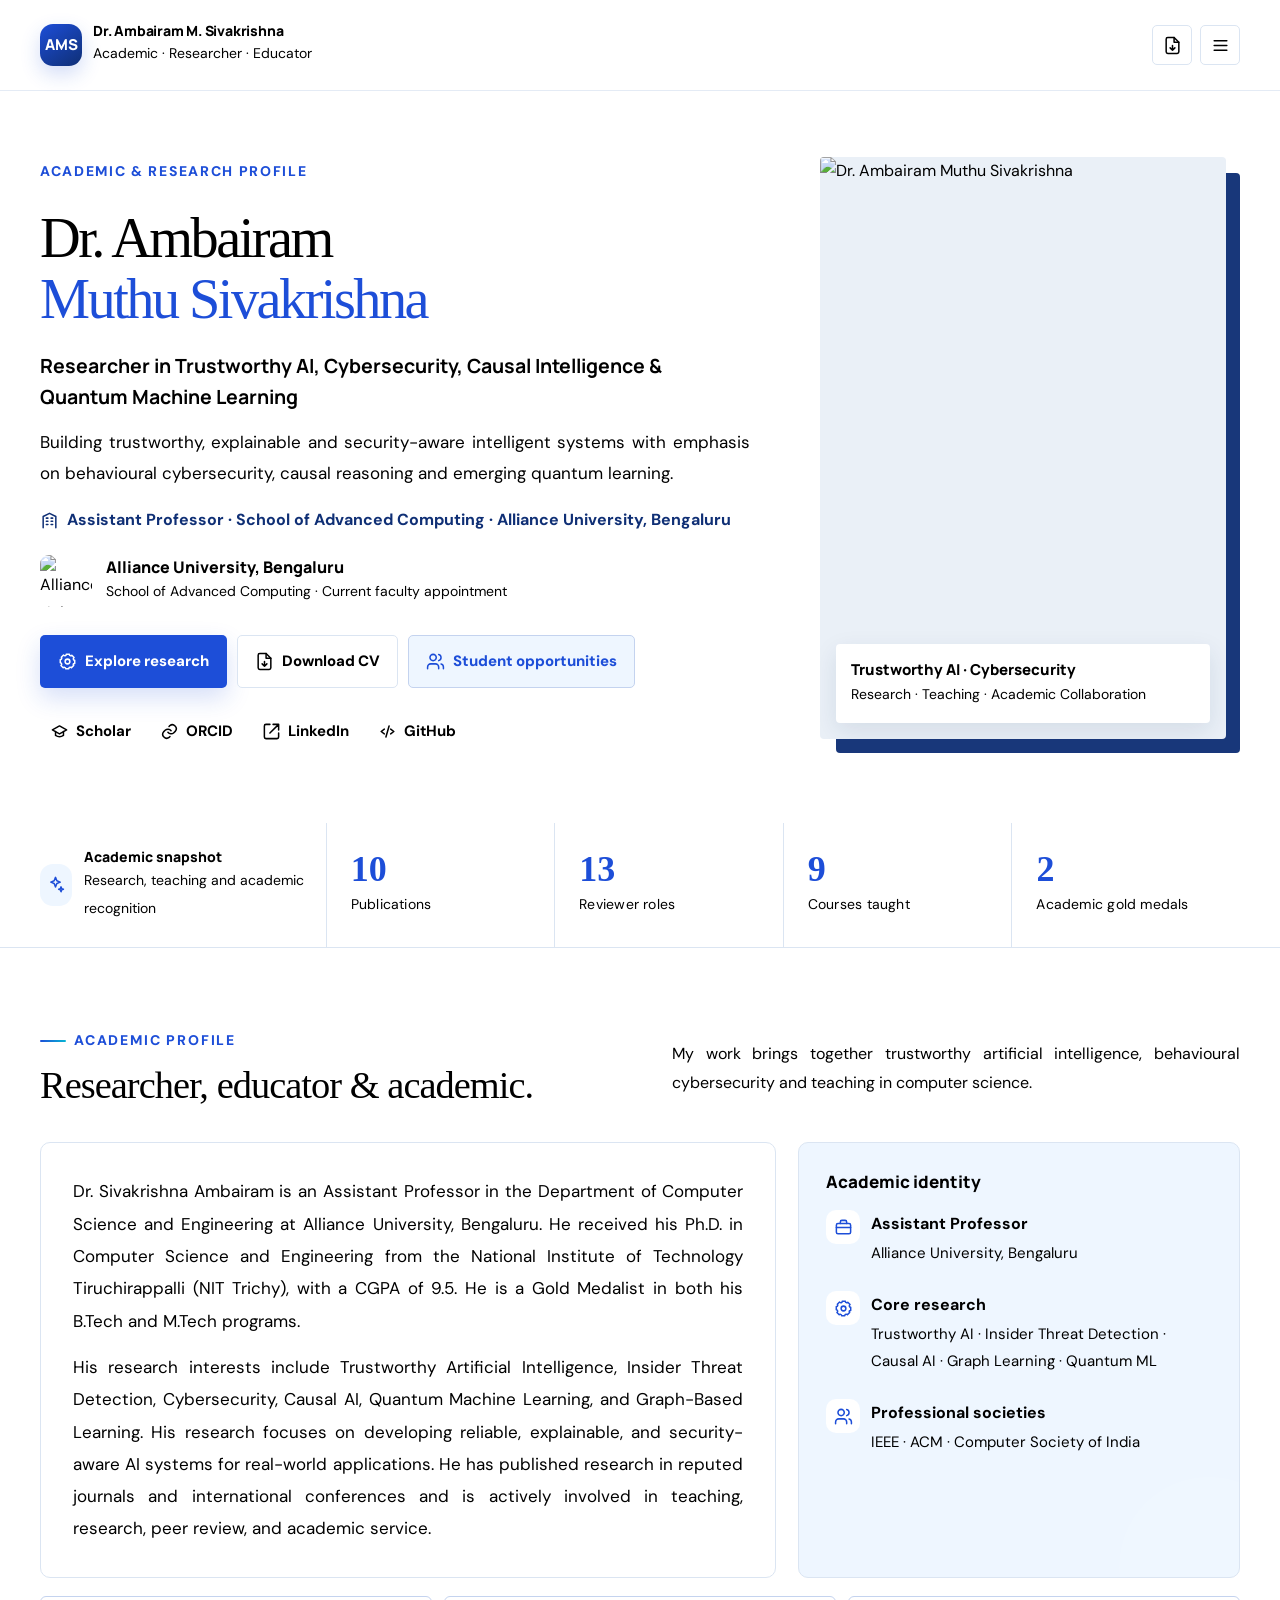
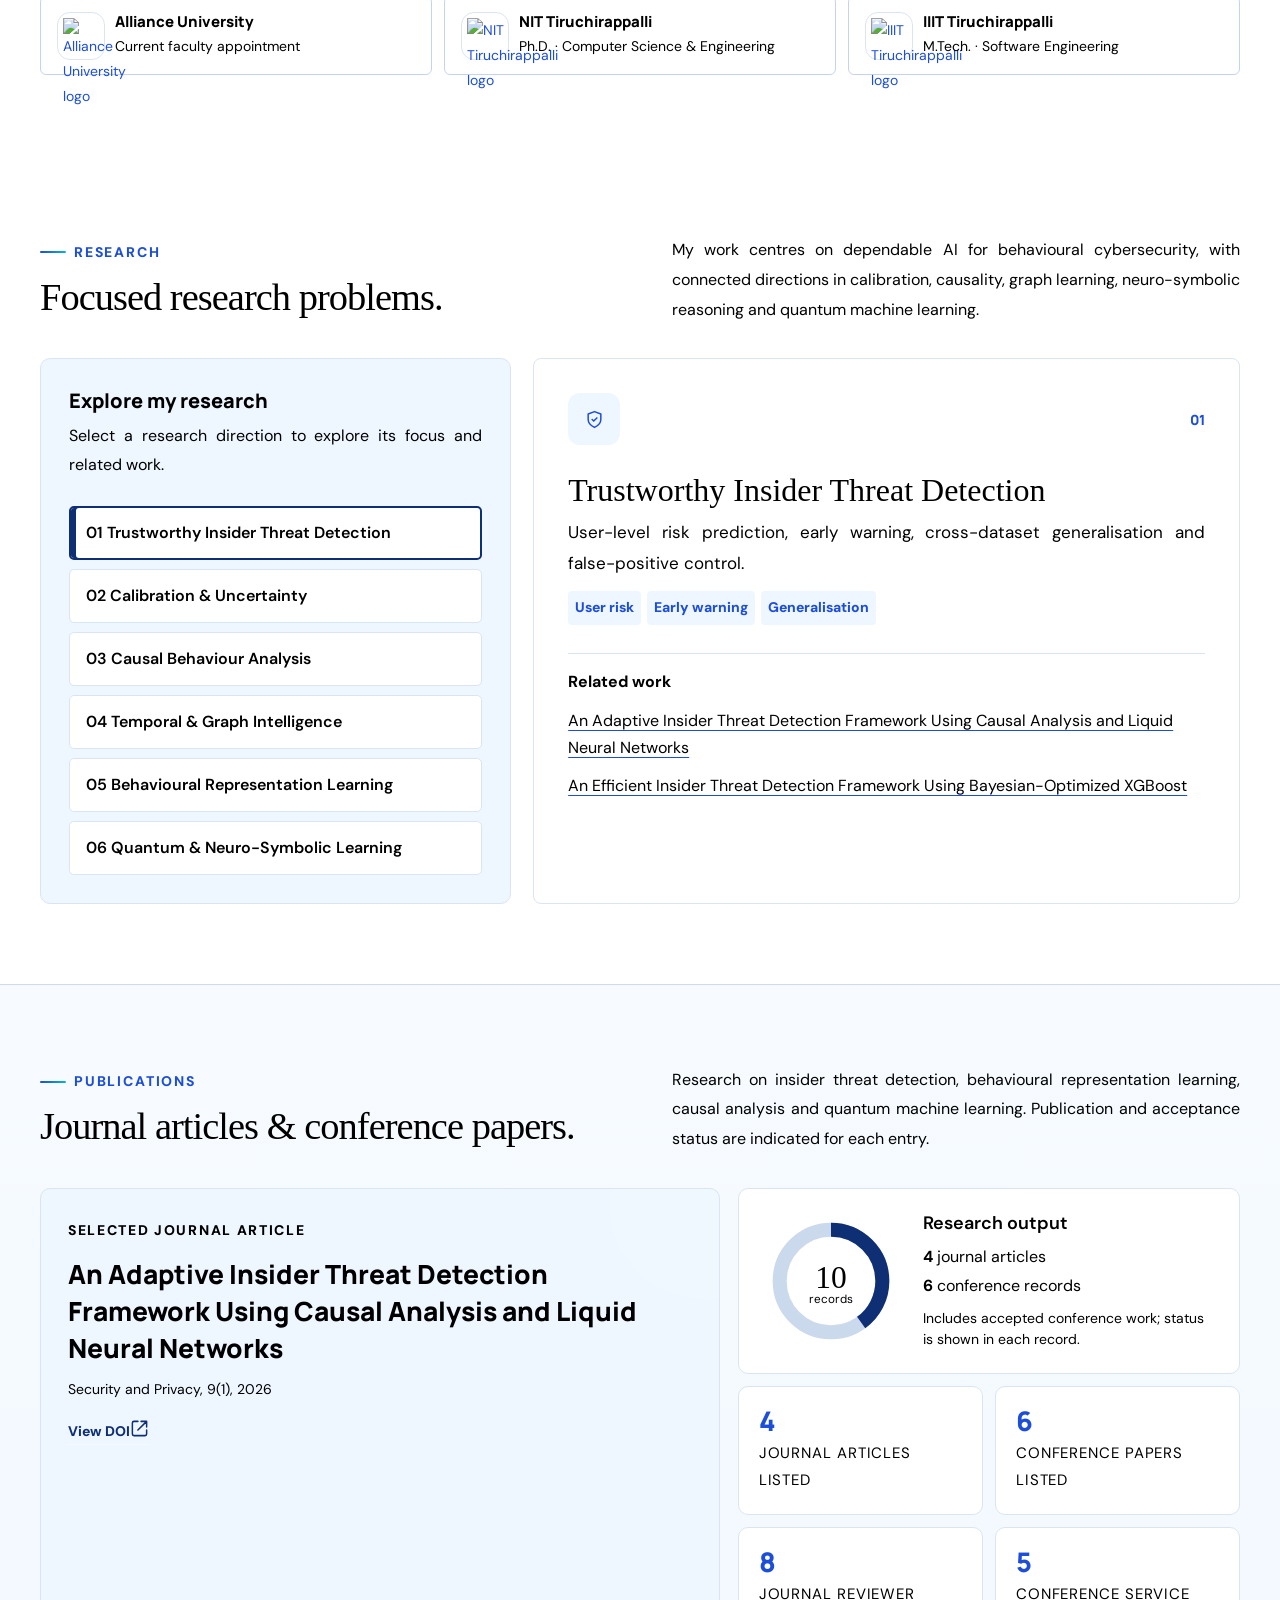
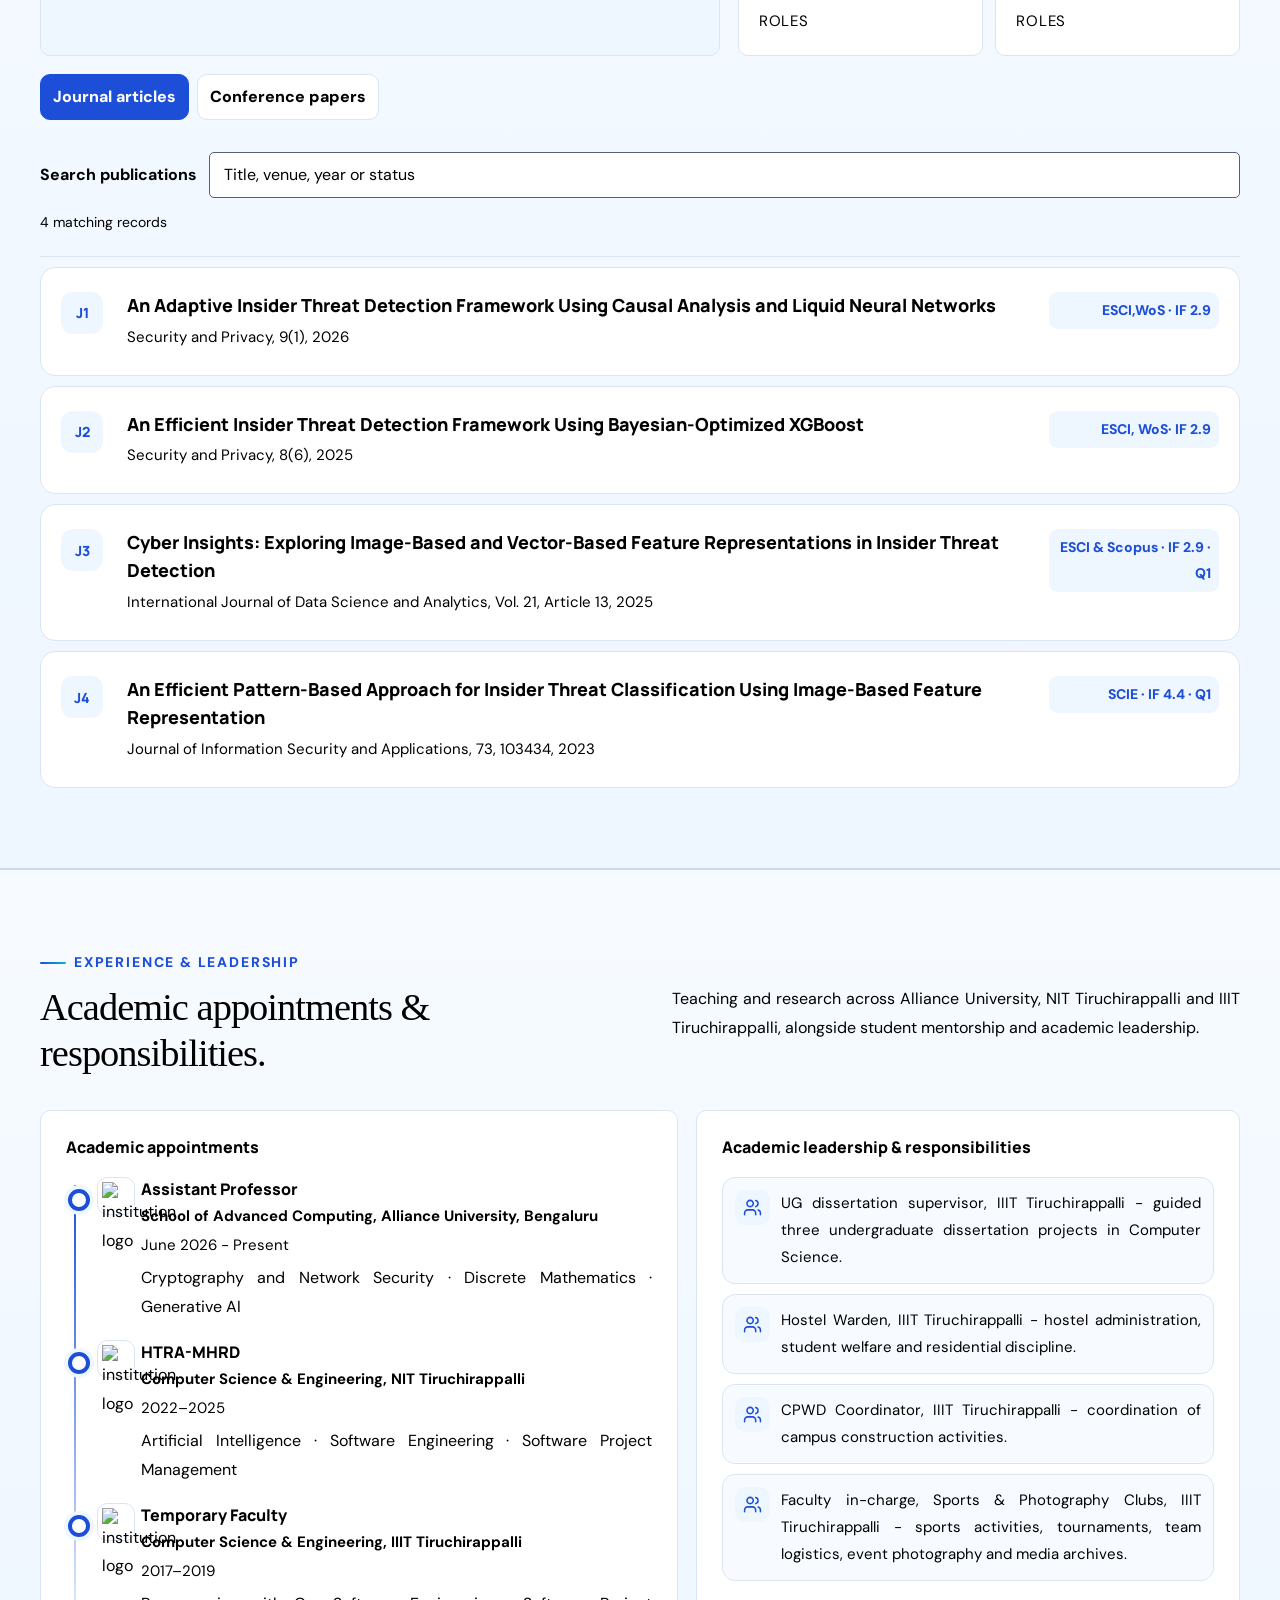
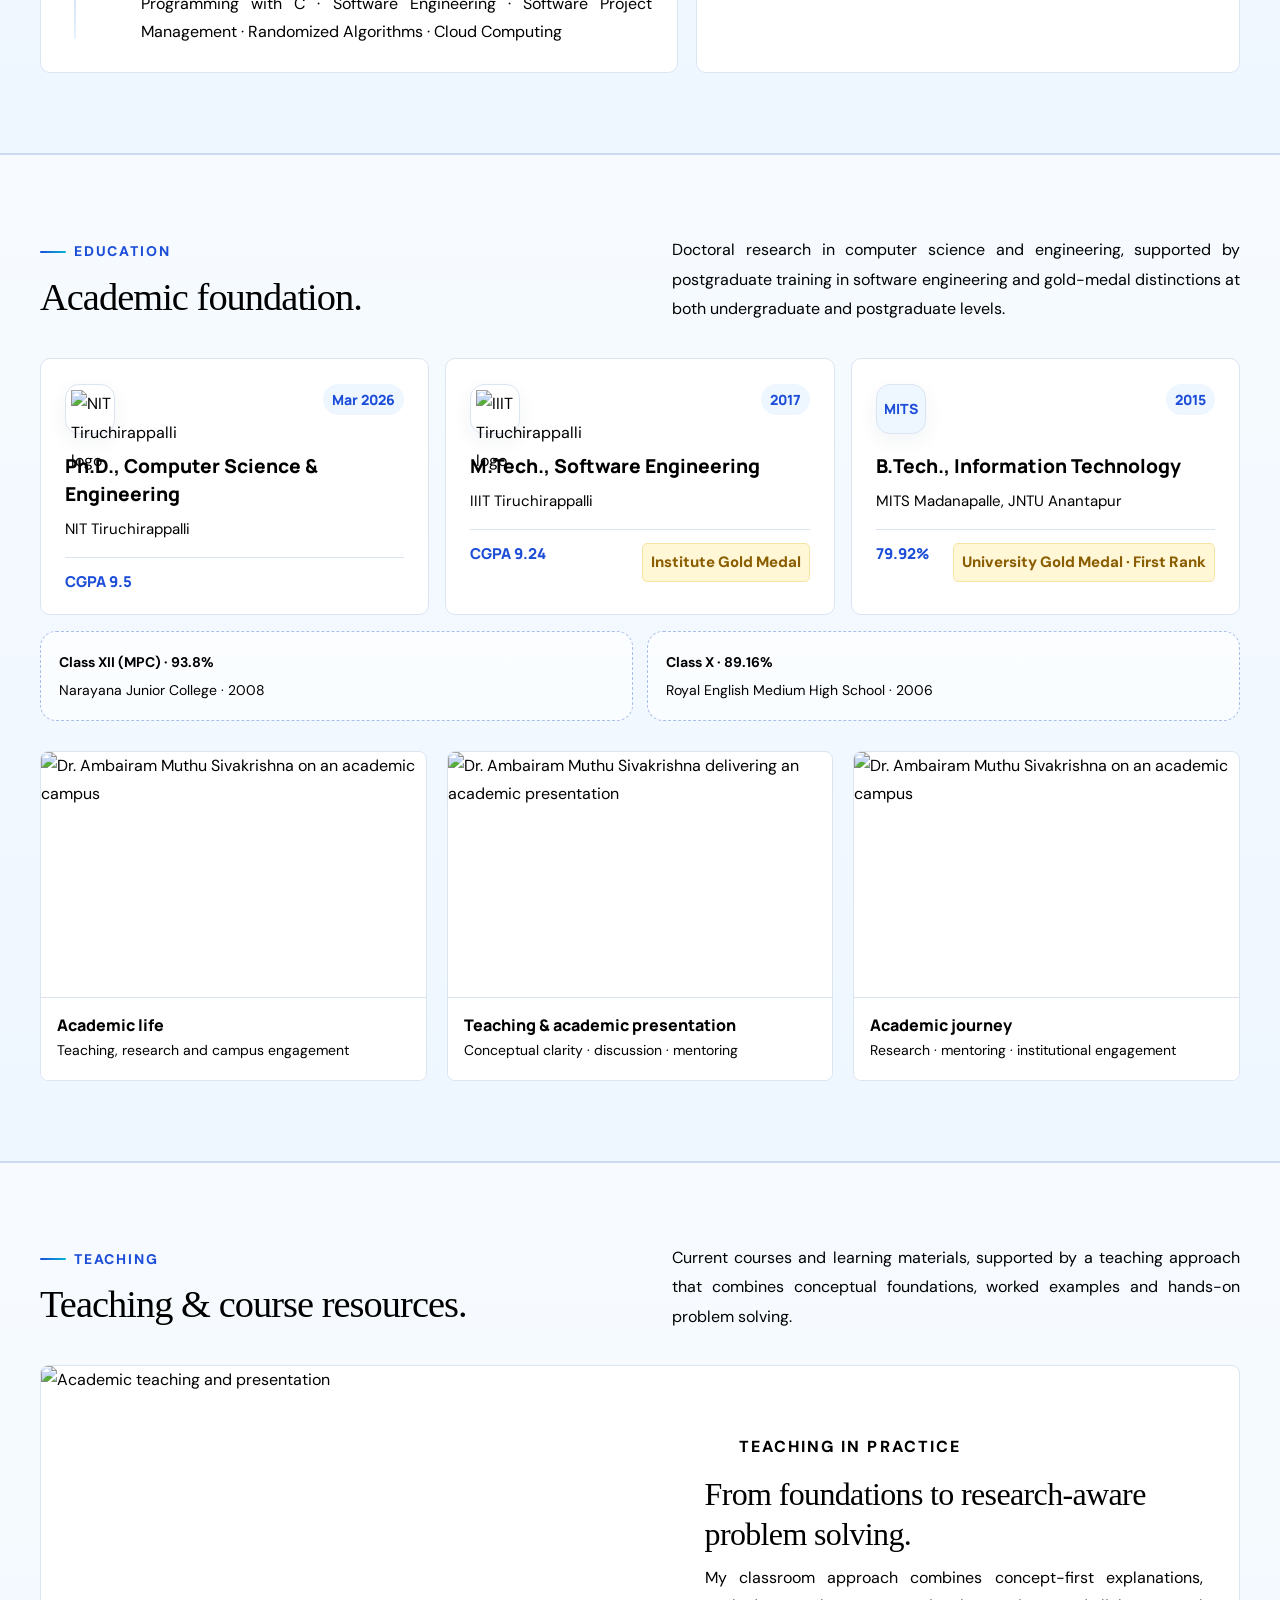
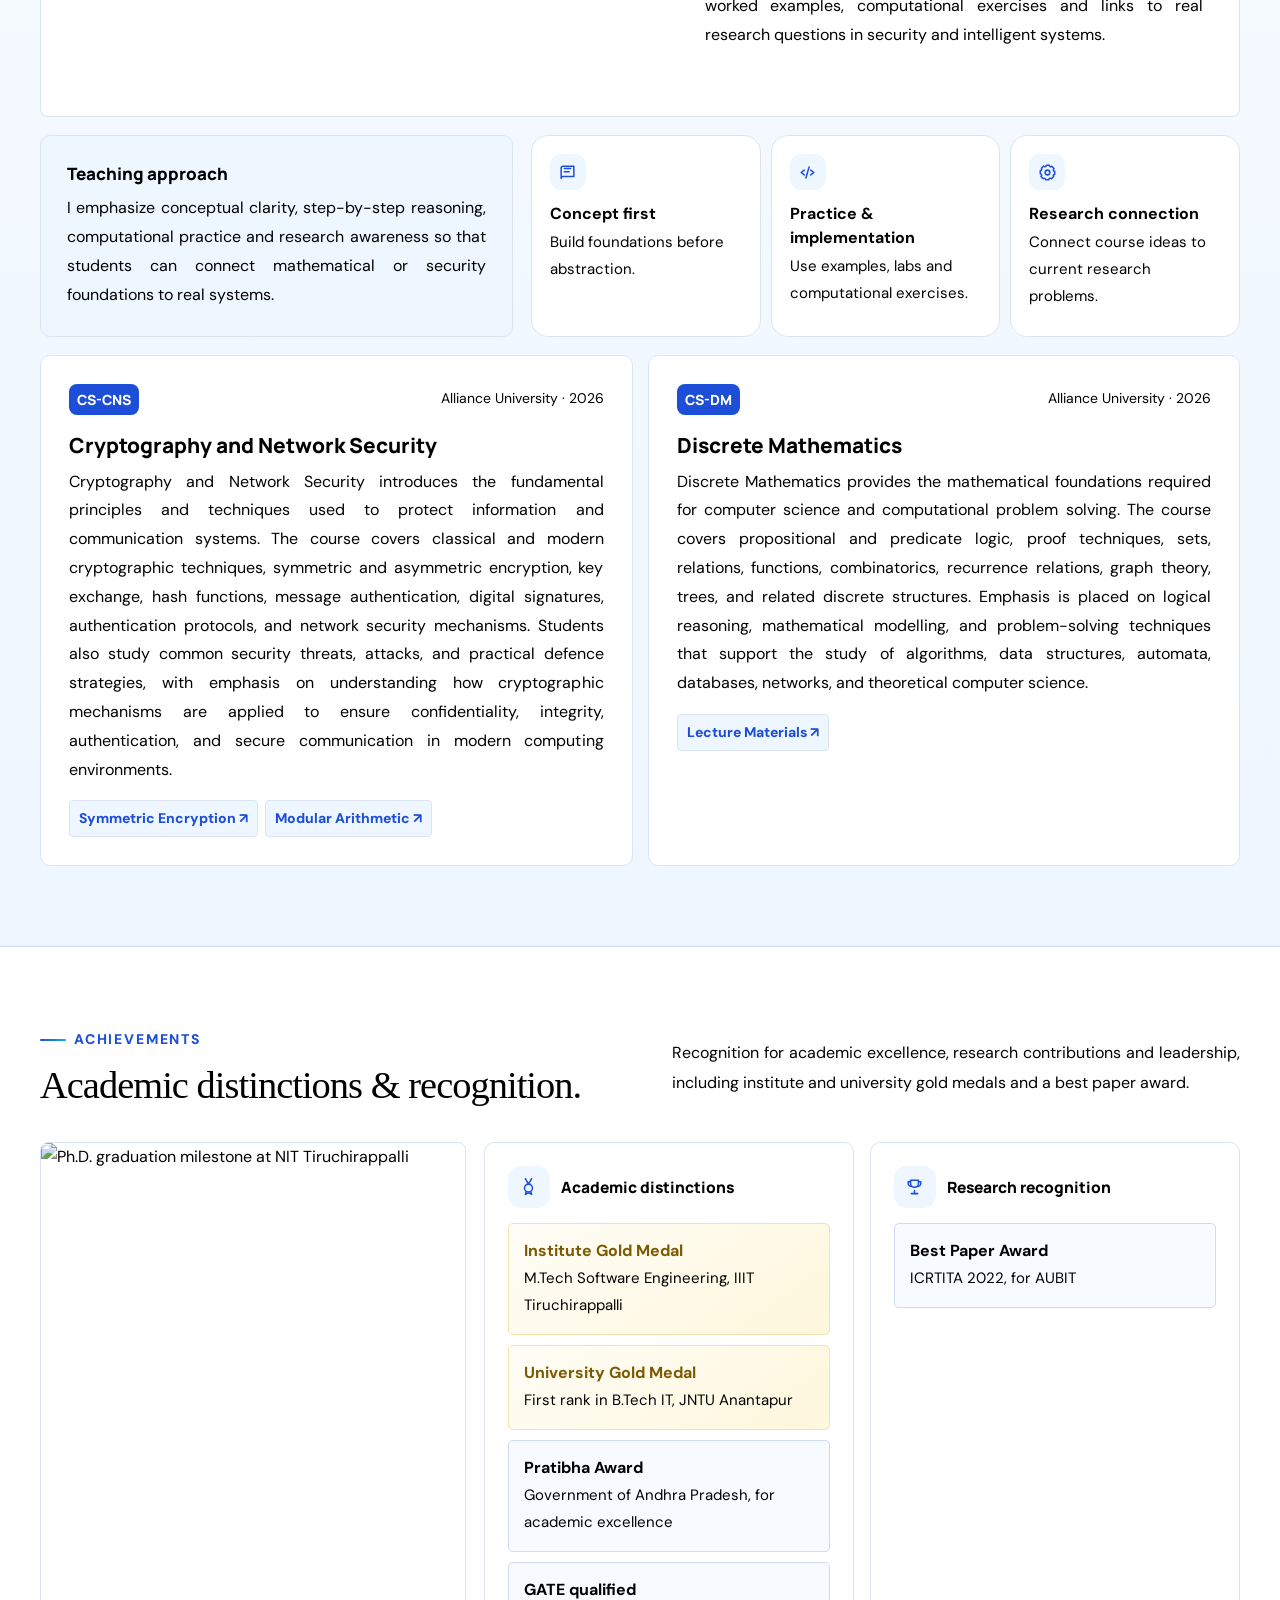
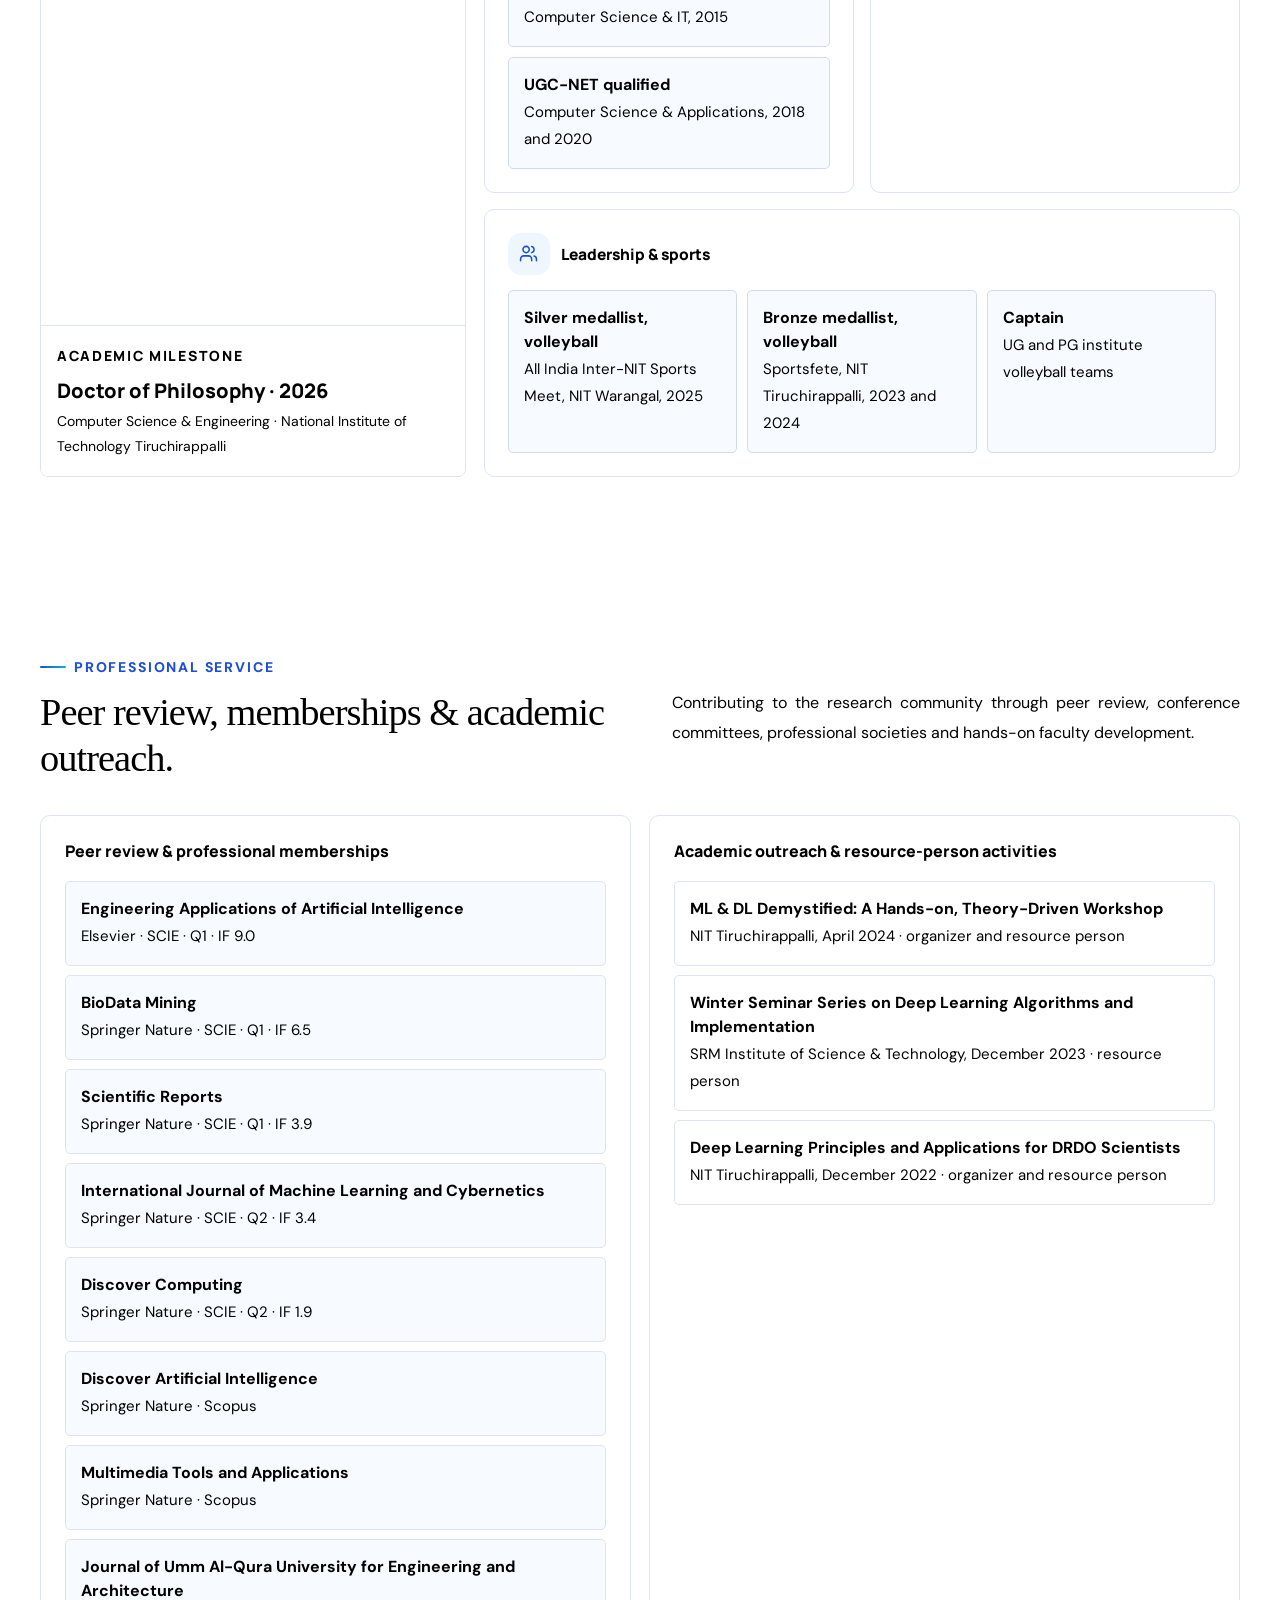
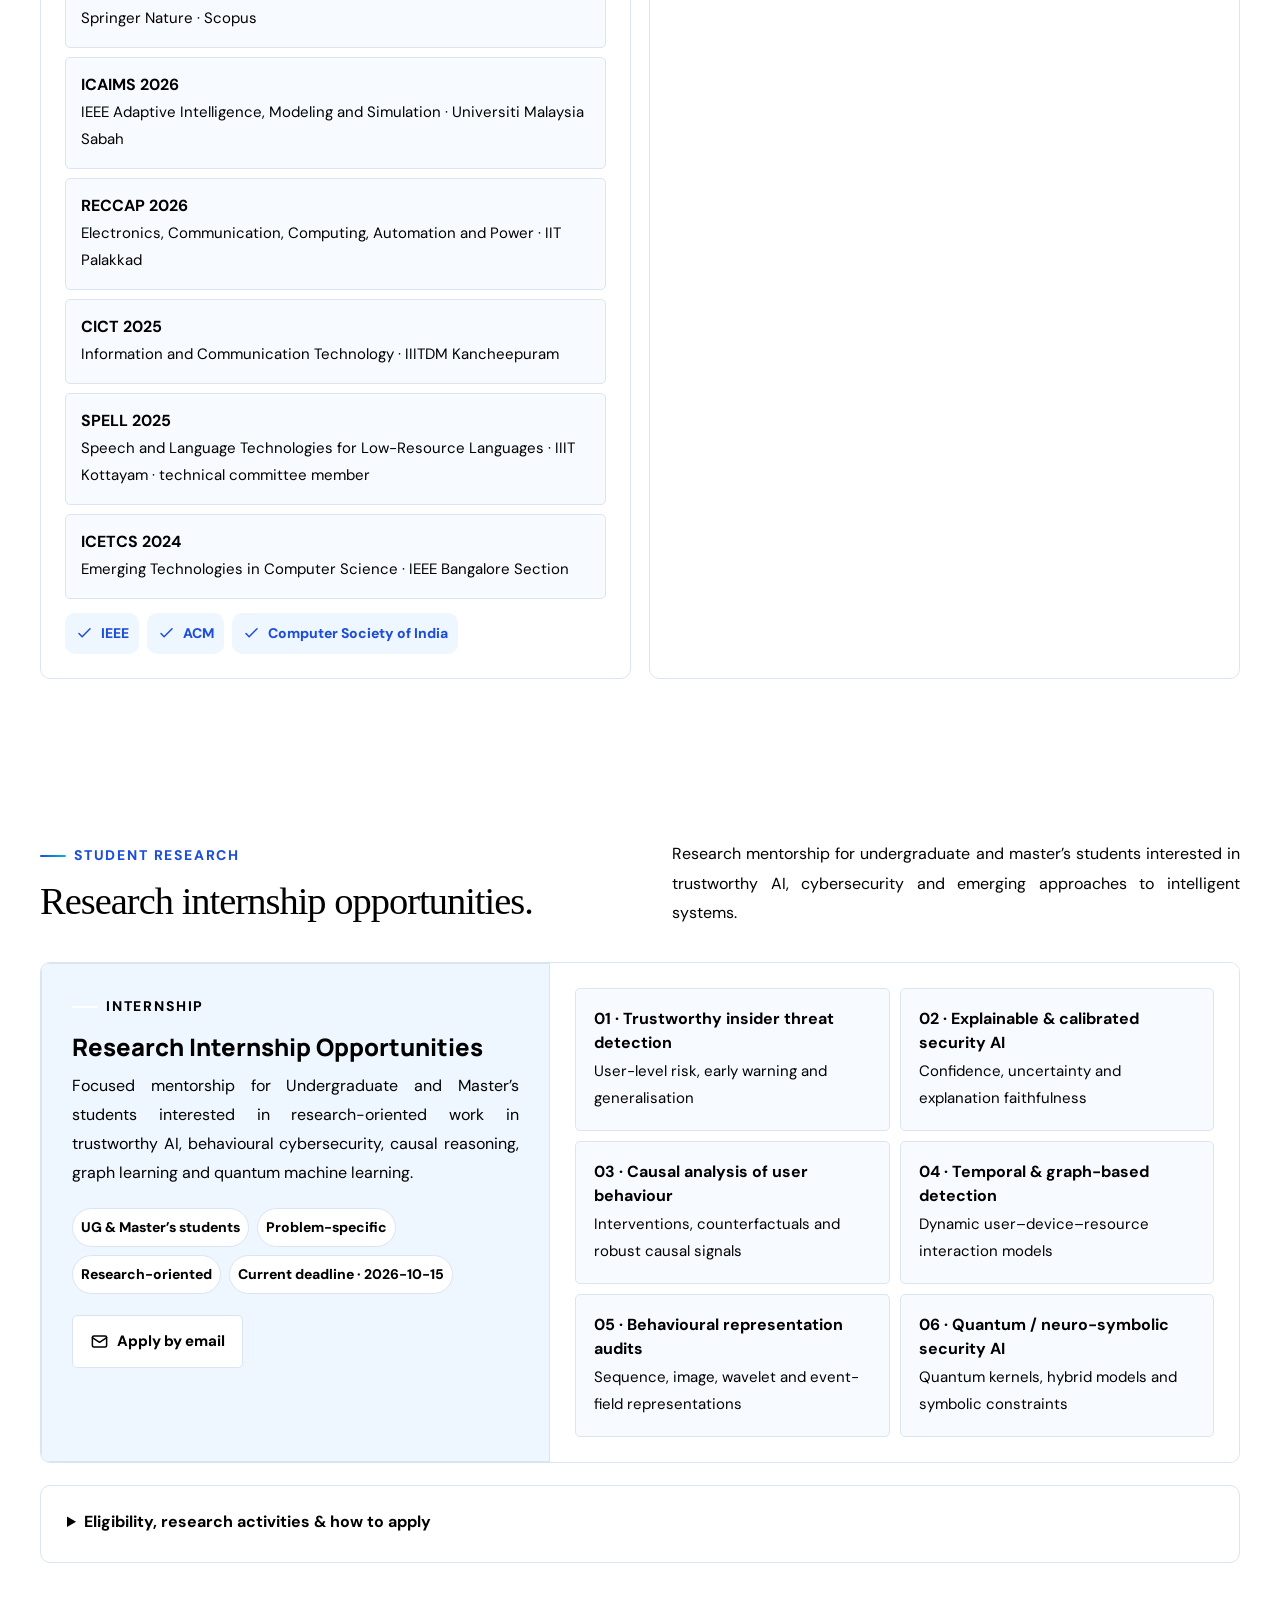
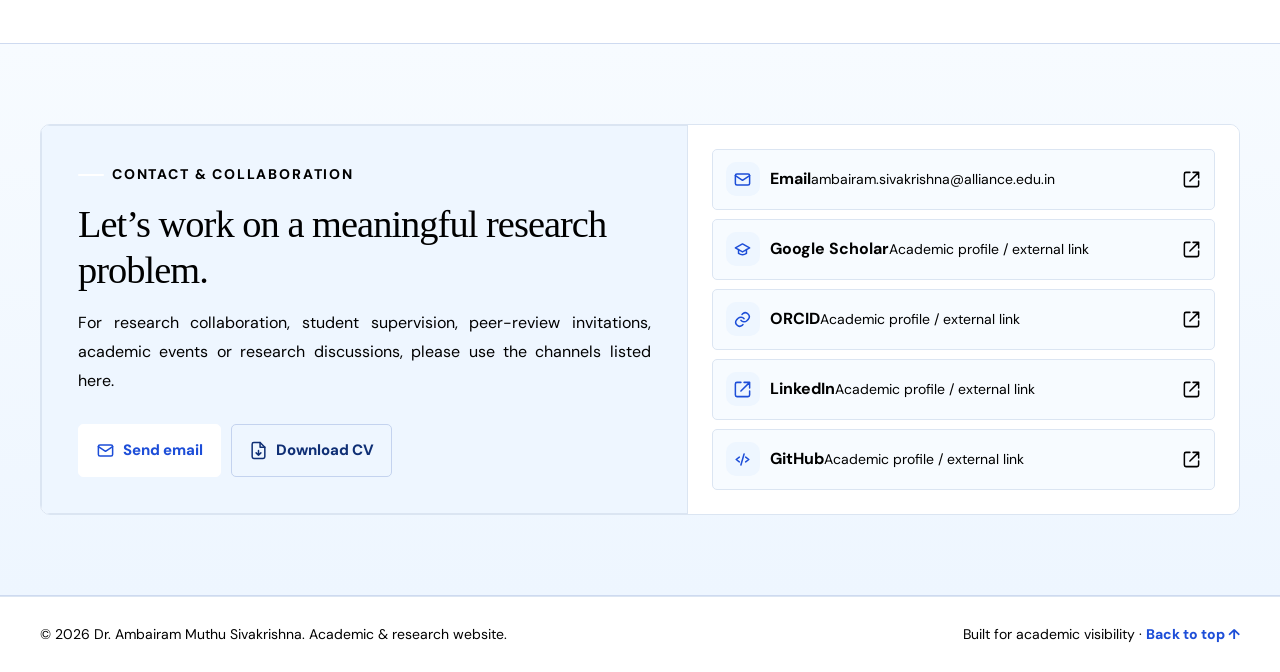
==== commit ce266d82: "Add files via upload" ====
--- a/index.html
+++ b/index.html
@@ -38,53 +38,53 @@
 
 /* Header */
 .topbar{position:sticky;top:0;z-index:1500;background:rgba(255,255,255,.88);backdrop-filter:blur(18px);border-bottom:1px solid color-mix(in srgb,var(--line) 75%,transparent)}
-.navrow{height:78px;display:flex;align-items:center;justify-content:space-between;gap:18px}.brand{display:flex;align-items:center;gap:11px;text-decoration:none;min-width:max-content}.brandMark{width:42px;height:42px;border-radius:13px;background:linear-gradient(145deg,var(--primary),var(--primary-dark));display:grid;place-items:center;color:white;font:800 15px/1 Manrope;box-shadow:0 8px 20px color-mix(in srgb,var(--primary) 20%,transparent)}.brandText strong{font:800 13px/1.25 Manrope;display:block;letter-spacing:-.015em}.brandText span{font-size:10.5px;color:var(--muted)}
-.navlinks{display:flex;align-items:center;gap:2px}.navlinks a,.navMoreBtn{font-size:12.5px;font-weight:700;text-decoration:none;color:var(--muted);padding:9px 8px;border-radius:10px;border:0;background:transparent;cursor:pointer;transition:.2s}.navlinks a:hover,.navlinks a.active,.navMoreBtn:hover{color:var(--primary);background:var(--soft)}.navMore{position:relative}.navMoreMenu{display:none;position:absolute;top:calc(100% + 10px);right:0;min-width:190px;padding:8px;background:#fff;border:1px solid var(--line);border-radius:14px;box-shadow:var(--shadow)}.navMore:hover .navMoreMenu,.navMore:focus-within .navMoreMenu{display:grid}.navMoreMenu a{padding:10px 11px}
+.navrow{height:78px;display:flex;align-items:center;justify-content:space-between;gap:18px}.brand{display:flex;align-items:center;gap:11px;text-decoration:none;min-width:max-content}.brandMark{width:42px;height:42px;border-radius:13px;background:linear-gradient(145deg,var(--primary),var(--primary-dark));display:grid;place-items:center;color:white;font:800 15px/1 Manrope;box-shadow:0 8px 20px color-mix(in srgb,var(--primary) 20%,transparent)}.brandText strong{font:800 14px/1.25 Manrope;display:block;letter-spacing:-.015em}.brandText span{font-size:14px;color:var(--muted)}
+.navlinks{display:flex;align-items:center;gap:2px}.navlinks a,.navMoreBtn{font-size:14px;font-weight:700;text-decoration:none;color:var(--muted);padding:9px 8px;border-radius:10px;border:0;background:transparent;cursor:pointer;transition:.2s}.navlinks a:hover,.navlinks a.active,.navMoreBtn:hover{color:var(--primary);background:var(--soft)}.navMore{position:relative}.navMoreMenu{display:none;position:absolute;top:calc(100% + 10px);right:0;min-width:190px;padding:8px;background:#fff;border:1px solid var(--line);border-radius:14px;box-shadow:var(--shadow)}.navMore:hover .navMoreMenu,.navMore:focus-within .navMoreMenu{display:grid}.navMoreMenu a{padding:10px 11px}
 .navTools{display:flex;align-items:center;gap:8px}.palette{display:flex;align-items:center;gap:6px;padding:5px;border:1px solid var(--line);border-radius:999px;background:white}.swatch{width:23px;height:23px;border-radius:50%;border:2px solid white;box-shadow:0 0 0 1px var(--line);cursor:pointer;transition:.2s}.swatch:hover{transform:scale(1.08)}.swatch[aria-pressed="true"]{box-shadow:0 0 0 2px var(--primary)}.swatch.blue{background:#1d4ed8}.swatch.maroon{background:#8a1538}.swatch.teal{background:#0f766e}.iconBtn{width:40px;height:40px;border-radius:12px;border:1px solid var(--line);background:white;color:var(--ink);display:grid;place-items:center;cursor:pointer}.menuBtn{display:none}.mobileNav{display:none}
 
 /* Hero */
 .hero{position:relative;overflow:hidden;padding:82px 0 62px;background:linear-gradient(180deg,#fff 0%,var(--soft-2) 100%);border-bottom:1px solid var(--line)}
 .hero::before{content:"";position:absolute;inset:0;background-image:radial-gradient(circle at 83% 15%,color-mix(in srgb,var(--accent) 14%,transparent),transparent 22%),radial-gradient(circle at 8% 75%,color-mix(in srgb,var(--primary) 9%,transparent),transparent 28%),radial-gradient(circle,color-mix(in srgb,var(--primary) 16%,transparent) 1.2px,transparent 1.2px);background-size:auto,auto,28px 28px;mask-image:linear-gradient(90deg,#000 0%,rgba(0,0,0,.55) 55%,transparent 100%);opacity:.85}
 .heroBlob{position:absolute;border-radius:999px;filter:blur(2px);pointer-events:none;animation:float 8s ease-in-out infinite}.blob1{width:190px;height:190px;right:6%;top:8%;background:linear-gradient(135deg,color-mix(in srgb,var(--primary) 12%,white),color-mix(in srgb,var(--accent) 16%,white));opacity:.65}.blob2{width:110px;height:110px;right:31%;bottom:2%;background:color-mix(in srgb,var(--accent-2) 11%,white);animation-delay:-3s}@keyframes float{50%{transform:translateY(-12px) translateX(8px)}}
-.heroGrid{position:relative;display:grid;grid-template-columns:1.18fr .82fr;align-items:center;gap:68px}.heroBadge{display:inline-flex;align-items:center;gap:9px;padding:8px 12px;border:1px solid color-mix(in srgb,var(--primary) 20%,var(--line));background:color-mix(in srgb,var(--soft) 72%,white);border-radius:999px;color:var(--primary);font-size:12px;font-weight:800;letter-spacing:.035em}.heroBadge .dot{width:8px;height:8px;border-radius:50%;background:#22a06b;box-shadow:0 0 0 5px rgba(34,160,107,.11)}
-.hero h1{font:800 clamp(2.8rem,5.2vw,5rem)/1.01 Manrope;margin:20px 0 16px;letter-spacing:-.058em;max-width:760px}.hero h1 span{color:var(--primary)}.heroHeadline{font:700 clamp(1.08rem,1.8vw,1.35rem)/1.4 Manrope;color:var(--ink);max-width:760px;margin:0}.heroLead{font-size:15.5px;color:var(--muted);max-width:720px;margin:15px 0 0}.heroRole{margin-top:16px;font-size:13.5px;font-weight:700;color:var(--primary-dark);display:flex;align-items:center;gap:8px}.heroActions{display:flex;flex-wrap:wrap;gap:11px;margin-top:28px}.btn{display:inline-flex;align-items:center;justify-content:center;gap:8px;padding:12px 17px;border-radius:12px;font-size:13.5px;font-weight:800;text-decoration:none;border:1px solid transparent;transition:.22s}.btn.primary{background:var(--primary);color:#fff;box-shadow:0 10px 24px color-mix(in srgb,var(--primary) 18%,transparent)}.btn.primary:hover{transform:translateY(-2px);background:var(--primary-dark)}.btn.secondary{background:white;border-color:var(--line);color:var(--ink)}.btn.secondary:hover{transform:translateY(-2px);border-color:color-mix(in srgb,var(--primary) 28%,var(--line));color:var(--primary)}.btn.soft{background:var(--soft);color:var(--primary);border-color:color-mix(in srgb,var(--primary) 12%,var(--line))}
-.socialRow{display:flex;flex-wrap:wrap;gap:9px;margin-top:22px}.socialLink{display:inline-flex;align-items:center;gap:7px;font-size:12px;font-weight:700;text-decoration:none;color:var(--muted);padding:8px 10px;border-radius:10px;transition:.2s}.socialLink:hover{background:var(--soft);color:var(--primary)}
-.photoStage{position:relative;min-height:435px;display:grid;place-items:center;perspective:900px}.photoFrameBack{position:absolute;width:322px;height:376px;border-radius:32px;background:linear-gradient(145deg,var(--primary),var(--accent));transform:translate(27px,-16px) rotate(4deg);opacity:.96;box-shadow:0 26px 60px color-mix(in srgb,var(--primary) 17%,transparent)}.photoFrameMid{position:absolute;width:318px;height:372px;border-radius:32px;border:2px solid color-mix(in srgb,var(--primary) 24%,white);transform:translate(-24px,19px) rotate(-3deg);background:var(--soft)}.photoCard{position:relative;width:316px;height:372px;border-radius:30px;overflow:hidden;background:#eaf0f7;border:6px solid white;box-shadow:0 28px 70px rgba(25,53,96,.18);transition:transform .18s ease;transform-style:preserve-3d}.photoCard img{width:100%;height:100%;object-fit:cover}.photoOverlay{position:absolute;left:18px;right:18px;bottom:18px;padding:11px 13px;border-radius:14px;background:rgba(255,255,255,.88);backdrop-filter:blur(10px);border:1px solid rgba(255,255,255,.75);box-shadow:0 8px 24px rgba(20,46,85,.10)}.photoOverlay b{display:block;font:800 12.5px Manrope;color:var(--ink)}.photoOverlay span{display:block;font-size:10.5px;color:var(--muted);margin-top:2px}.miniFloat{position:absolute;display:flex;align-items:center;gap:8px;padding:9px 11px;border-radius:13px;background:#fff;border:1px solid var(--line);box-shadow:var(--shadow-sm);font-size:11px;font-weight:800;color:var(--primary);animation:float 7s ease-in-out infinite}.miniFloat.one{top:56px;left:8px}.miniFloat.two{right:-2px;bottom:65px;animation-delay:-2s}
-.statsFrame{position:relative;margin-top:-1px;background:#fff;border-bottom:1px solid var(--line)}.statsGrid{display:grid;grid-template-columns:1.2fr repeat(4,.55fr);align-items:stretch}.statsIntro{padding:22px 24px 22px 0;display:flex;align-items:center;gap:12px}.statsIntroIcon{width:42px;height:42px;border-radius:13px;background:var(--soft);color:var(--primary);display:grid;place-items:center}.statsIntro b{font:800 13px Manrope;display:block}.statsIntro span{font-size:11px;color:var(--muted)}.stat{padding:20px 18px;border-left:1px solid var(--line)}.stat strong{font:800 25px/1 Manrope;color:var(--primary);display:block}.stat span{font-size:10.5px;text-transform:uppercase;letter-spacing:.07em;color:var(--muted);display:block;margin-top:5px}
+.heroGrid{position:relative;display:grid;grid-template-columns:1.18fr .82fr;align-items:center;gap:68px}.heroBadge{display:inline-flex;align-items:center;gap:9px;padding:8px 12px;border:1px solid color-mix(in srgb,var(--primary) 20%,var(--line));background:color-mix(in srgb,var(--soft) 72%,white);border-radius:999px;color:var(--primary);font-size:14px;font-weight:800;letter-spacing:.035em}.heroBadge .dot{width:8px;height:8px;border-radius:50%;background:#22a06b;box-shadow:0 0 0 5px rgba(34,160,107,.11)}
+.hero h1{font:800 clamp(2.8rem,5.2vw,5rem)/1.01 Manrope;margin:20px 0 16px;letter-spacing:-.058em;max-width:760px}.hero h1 span{color:var(--primary)}.heroHeadline{font:700 clamp(1.08rem,1.8vw,1.35rem)/1.4 Manrope;color:var(--ink);max-width:760px;margin:0}.heroLead{font-size:15.5px;color:var(--muted);max-width:720px;margin:15px 0 0}.heroRole{margin-top:16px;font-size:14px;font-weight:700;color:var(--primary-dark);display:flex;align-items:center;gap:8px}.heroActions{display:flex;flex-wrap:wrap;gap:11px;margin-top:28px}.btn{display:inline-flex;align-items:center;justify-content:center;gap:8px;padding:12px 17px;border-radius:12px;font-size:14px;font-weight:800;text-decoration:none;border:1px solid transparent;transition:.22s}.btn.primary{background:var(--primary);color:#fff;box-shadow:0 10px 24px color-mix(in srgb,var(--primary) 18%,transparent)}.btn.primary:hover{transform:translateY(-2px);background:var(--primary-dark)}.btn.secondary{background:white;border-color:var(--line);color:var(--ink)}.btn.secondary:hover{transform:translateY(-2px);border-color:color-mix(in srgb,var(--primary) 28%,var(--line));color:var(--primary)}.btn.soft{background:var(--soft);color:var(--primary);border-color:color-mix(in srgb,var(--primary) 12%,var(--line))}
+.socialRow{display:flex;flex-wrap:wrap;gap:9px;margin-top:22px}.socialLink{display:inline-flex;align-items:center;gap:7px;font-size:14px;font-weight:700;text-decoration:none;color:var(--muted);padding:8px 10px;border-radius:10px;transition:.2s}.socialLink:hover{background:var(--soft);color:var(--primary)}
+.photoStage{position:relative;min-height:435px;display:grid;place-items:center;perspective:900px}.photoFrameBack{position:absolute;width:322px;height:376px;border-radius:32px;background:linear-gradient(145deg,var(--primary),var(--accent));transform:translate(27px,-16px) rotate(4deg);opacity:.96;box-shadow:0 26px 60px color-mix(in srgb,var(--primary) 17%,transparent)}.photoFrameMid{position:absolute;width:318px;height:372px;border-radius:32px;border:2px solid color-mix(in srgb,var(--primary) 24%,white);transform:translate(-24px,19px) rotate(-3deg);background:var(--soft)}.photoCard{position:relative;width:316px;height:372px;border-radius:30px;overflow:hidden;background:#eaf0f7;border:6px solid white;box-shadow:0 28px 70px rgba(25,53,96,.18);transition:transform .18s ease;transform-style:preserve-3d}.photoCard img{width:100%;height:100%;object-fit:cover}.photoOverlay{position:absolute;left:18px;right:18px;bottom:18px;padding:11px 13px;border-radius:14px;background:rgba(255,255,255,.88);backdrop-filter:blur(10px);border:1px solid rgba(255,255,255,.75);box-shadow:0 8px 24px rgba(20,46,85,.10)}.photoOverlay b{display:block;font:800 14px Manrope;color:var(--ink)}.photoOverlay span{display:block;font-size:14px;color:var(--muted);margin-top:2px}.miniFloat{position:absolute;display:flex;align-items:center;gap:8px;padding:9px 11px;border-radius:13px;background:#fff;border:1px solid var(--line);box-shadow:var(--shadow-sm);font-size:14px;font-weight:800;color:var(--primary);animation:float 7s ease-in-out infinite}.miniFloat.one{top:56px;left:8px}.miniFloat.two{right:-2px;bottom:65px;animation-delay:-2s}
+.statsFrame{position:relative;margin-top:-1px;background:#fff;border-bottom:1px solid var(--line)}.statsGrid{display:grid;grid-template-columns:1.2fr repeat(4,.55fr);align-items:stretch}.statsIntro{padding:22px 24px 22px 0;display:flex;align-items:center;gap:12px}.statsIntroIcon{width:42px;height:42px;border-radius:13px;background:var(--soft);color:var(--primary);display:grid;place-items:center}.statsIntro b{font:800 14px Manrope;display:block}.statsIntro span{font-size:14px;color:var(--muted)}.stat{padding:20px 18px;border-left:1px solid var(--line)}.stat strong{font:800 25px/1 Manrope;color:var(--primary);display:block}.stat span{font-size:14px;text-transform:uppercase;letter-spacing:.07em;color:var(--muted);display:block;margin-top:5px}
 
 /* Sections */
-.section{padding:88px 0;scroll-margin-top:82px}.section.frame{background:white}.section.softFrame{background:linear-gradient(180deg,var(--soft-2),var(--soft));border-top:1px solid color-mix(in srgb,var(--primary) 7%,var(--line));border-bottom:1px solid color-mix(in srgb,var(--primary) 7%,var(--line))}.sectionHead{display:grid;grid-template-columns:.62fr 1.38fr;gap:44px;align-items:end;margin-bottom:38px}.kicker{display:flex;align-items:center;gap:8px;color:var(--primary);font-size:11.5px;font-weight:800;letter-spacing:.13em;text-transform:uppercase}.kicker::before{content:"";width:26px;height:2px;border-radius:99px;background:linear-gradient(90deg,var(--primary),var(--accent))}.section h2{font:800 clamp(2rem,3.8vw,3rem)/1.08 Manrope;letter-spacing:-.045em;margin:9px 0 0}.sectionIntro{color:var(--muted);font-size:15.5px;max-width:690px;margin:0}.panel{background:#fff;border:1px solid var(--line);border-radius:var(--radius);box-shadow:var(--shadow-sm)}.sectionNumber{font:800 11px Manrope;color:var(--primary);padding:5px 9px;border-radius:999px;background:var(--soft);border:1px solid color-mix(in srgb,var(--primary) 12%,var(--line))}
+.section{padding:88px 0;scroll-margin-top:82px}.section.frame{background:white}.section.softFrame{background:linear-gradient(180deg,var(--soft-2),var(--soft));border-top:1px solid color-mix(in srgb,var(--primary) 7%,var(--line));border-bottom:1px solid color-mix(in srgb,var(--primary) 7%,var(--line))}.sectionHead{display:grid;grid-template-columns:.62fr 1.38fr;gap:44px;align-items:end;margin-bottom:38px}.kicker{display:flex;align-items:center;gap:8px;color:var(--primary);font-size:14px;font-weight:800;letter-spacing:.13em;text-transform:uppercase}.kicker::before{content:"";width:26px;height:2px;border-radius:99px;background:linear-gradient(90deg,var(--primary),var(--accent))}.section h2{font:800 clamp(2rem,3.8vw,3rem)/1.08 Manrope;letter-spacing:-.045em;margin:9px 0 0}.sectionIntro{color:var(--muted);font-size:15.5px;max-width:690px;margin:0}.panel{background:#fff;border:1px solid var(--line);border-radius:var(--radius);box-shadow:var(--shadow-sm)}.sectionNumber{font:800 14px Manrope;color:var(--primary);padding:5px 9px;border-radius:999px;background:var(--soft);border:1px solid color-mix(in srgb,var(--primary) 12%,var(--line))}
 
 /* Profile */
-.profileGrid{display:grid;grid-template-columns:1.25fr .75fr;gap:22px}.bioPanel{padding:31px}.bioPanel p{font-size:15.5px;color:var(--muted);margin:0}.bioPanel p+p{margin-top:14px}.identityPanel{padding:27px;background:linear-gradient(145deg,var(--primary-dark),var(--primary));color:white;border:none;position:relative;overflow:hidden}.identityPanel::after{content:"";position:absolute;width:180px;height:180px;border-radius:50%;right:-60px;bottom:-80px;background:rgba(255,255,255,.08)}.identityPanel h3{font:800 17px Manrope;margin:0 0 17px}.identityRows{display:grid;gap:13px}.identityRow{display:flex;gap:11px;align-items:flex-start}.identityRow .ic{width:34px;height:34px;flex:0 0 auto;border-radius:10px;background:rgba(255,255,255,.12);display:grid;place-items:center}.identityRow b{font-size:12px;display:block}.identityRow span{font-size:11px;color:rgba(255,255,255,.76);display:block;margin-top:1px}.affiliationStrip{display:grid;grid-template-columns:repeat(3,1fr);gap:12px;margin-top:18px}.affiliation{padding:14px 16px;border-radius:15px;background:var(--soft);border:1px solid color-mix(in srgb,var(--primary) 12%,var(--line));display:flex;align-items:center;gap:10px}.affiliation .seal{width:34px;height:34px;border-radius:50%;display:grid;place-items:center;background:#fff;color:var(--primary);border:1px solid var(--line)}.affiliation b{font:800 11.5px Manrope;display:block}.affiliation span{font-size:10.5px;color:var(--muted)}
+.profileGrid{display:grid;grid-template-columns:1.25fr .75fr;gap:22px}.bioPanel{padding:31px}.bioPanel p{font-size:15.5px;color:var(--muted);margin:0}.bioPanel p+p{margin-top:14px}.identityPanel{padding:27px;background:linear-gradient(145deg,var(--primary-dark),var(--primary));color:white;border:none;position:relative;overflow:hidden}.identityPanel::after{content:"";position:absolute;width:180px;height:180px;border-radius:50%;right:-60px;bottom:-80px;background:rgba(255,255,255,.08)}.identityPanel h3{font:800 17px Manrope;margin:0 0 17px}.identityRows{display:grid;gap:13px}.identityRow{display:flex;gap:11px;align-items:flex-start}.identityRow .ic{width:34px;height:34px;flex:0 0 auto;border-radius:10px;background:rgba(255,255,255,.12);display:grid;place-items:center}.identityRow b{font-size:14px;display:block}.identityRow span{font-size:14px;color:rgba(255,255,255,.76);display:block;margin-top:1px}.affiliationStrip{display:grid;grid-template-columns:repeat(3,1fr);gap:12px;margin-top:18px}.affiliation{padding:14px 16px;border-radius:15px;background:var(--soft);border:1px solid color-mix(in srgb,var(--primary) 12%,var(--line));display:flex;align-items:center;gap:10px}.affiliation .seal{width:34px;height:34px;border-radius:50%;display:grid;place-items:center;background:#fff;color:var(--primary);border:1px solid var(--line)}.affiliation b{font:800 14px Manrope;display:block}.affiliation span{font-size:14px;color:var(--muted)}
 
 /* Education */
-.eduGrid{display:grid;grid-template-columns:repeat(3,1fr);gap:16px}.eduCard{position:relative;padding:25px 24px 22px;overflow:hidden;transition:.25s}.eduCard:hover{transform:translateY(-4px);box-shadow:var(--shadow)}.eduTop{display:flex;justify-content:space-between;gap:12px;align-items:flex-start}.eduIcon{width:45px;height:45px;border-radius:14px;background:var(--soft);color:var(--primary);display:grid;place-items:center}.eduYear{font:800 11px Manrope;color:var(--primary);background:var(--soft);padding:6px 9px;border-radius:999px}.eduCard h3{font:800 17px/1.25 Manrope;margin:19px 0 7px}.eduInst{font-size:12.5px;color:var(--muted);min-height:42px}.eduScore{margin-top:14px;padding-top:13px;border-top:1px solid var(--line);display:flex;align-items:center;justify-content:space-between;gap:10px}.eduScore b{font:800 15px Manrope;color:var(--primary)}.eduBadge{font-size:10px;font-weight:800;color:var(--primary);padding:5px 8px;background:var(--soft);border-radius:999px}.eduBadge.gold{color:#8a5d00;background:#fff7d6;border:1px solid #f5e4a4}.earlierEdu{display:flex;gap:14px;flex-wrap:wrap;margin-top:16px}.earlierEdu .miniEdu{flex:1;min-width:260px;padding:16px 18px;border:1px dashed color-mix(in srgb,var(--primary) 26%,var(--line));border-radius:16px;background:rgba(255,255,255,.64)}.miniEdu b{font-size:12.5px}.miniEdu span{font-size:11px;color:var(--muted);display:block;margin-top:2px}
+.eduGrid{display:grid;grid-template-columns:repeat(3,1fr);gap:16px}.eduCard{position:relative;padding:25px 24px 22px;overflow:hidden;transition:.25s}.eduCard:hover{transform:translateY(-4px);box-shadow:var(--shadow)}.eduTop{display:flex;justify-content:space-between;gap:12px;align-items:flex-start}.eduIcon{width:45px;height:45px;border-radius:14px;background:var(--soft);color:var(--primary);display:grid;place-items:center}.eduYear{font:800 14px Manrope;color:var(--primary);background:var(--soft);padding:6px 9px;border-radius:999px}.eduCard h3{font:800 17px/1.25 Manrope;margin:19px 0 7px}.eduInst{font-size:14px;color:var(--muted);min-height:42px}.eduScore{margin-top:14px;padding-top:13px;border-top:1px solid var(--line);display:flex;align-items:center;justify-content:space-between;gap:10px}.eduScore b{font:800 15px Manrope;color:var(--primary)}.eduBadge{font-size:14px;font-weight:800;color:var(--primary);padding:5px 8px;background:var(--soft);border-radius:999px}.eduBadge.gold{color:#8a5d00;background:#fff7d6;border:1px solid #f5e4a4}.earlierEdu{display:flex;gap:14px;flex-wrap:wrap;margin-top:16px}.earlierEdu .miniEdu{flex:1;min-width:260px;padding:16px 18px;border:1px dashed color-mix(in srgb,var(--primary) 26%,var(--line));border-radius:16px;background:rgba(255,255,255,.64)}.miniEdu b{font-size:14px}.miniEdu span{font-size:14px;color:var(--muted);display:block;margin-top:2px}
 
 /* Research */
-.researchLayout{display:grid;grid-template-columns:.78fr 1.22fr;gap:22px;align-items:stretch}.researchMap{min-height:520px;padding:28px;position:relative;overflow:hidden;background:linear-gradient(145deg,var(--primary-dark),var(--primary));color:#fff;border:none}.researchMap h3{font:800 20px Manrope;margin:0}.researchMap p{font-size:12.5px;color:rgba(255,255,255,.74);margin:8px 0 0;max-width:420px}.constellation{position:relative;height:360px;margin-top:22px}.coreNode{position:absolute;left:50%;top:50%;transform:translate(-50%,-50%);width:142px;height:142px;border-radius:50%;display:grid;place-items:center;text-align:center;padding:18px;background:#fff;color:var(--primary-dark);font:800 15px/1.25 Manrope;box-shadow:0 0 0 12px rgba(255,255,255,.07),0 14px 35px rgba(0,0,0,.16);z-index:3}.orbitRing{position:absolute;left:50%;top:50%;width:320px;height:320px;border:1px dashed rgba(255,255,255,.26);border-radius:50%;transform:translate(-50%,-50%);animation:spin 34s linear infinite}.orbitRing.two{width:240px;height:240px;animation-direction:reverse;animation-duration:28s}@keyframes spin{to{transform:translate(-50%,-50%) rotate(360deg)}}.rNode{position:absolute;padding:8px 10px;border-radius:11px;background:rgba(255,255,255,.12);border:1px solid rgba(255,255,255,.16);backdrop-filter:blur(8px);font-size:10.5px;font-weight:800;color:#fff;white-space:nowrap}.rn1{top:18px;left:32px}.rn2{top:44px;right:13px}.rn3{left:4px;top:170px}.rn4{right:4px;top:190px}.rn5{left:48px;bottom:12px}.rn6{right:38px;bottom:9px}.researchCards{display:grid;grid-template-columns:repeat(2,1fr);gap:14px}.researchCard{padding:21px;border-radius:19px;background:#fff;border:1px solid var(--line);transition:.24s;position:relative;overflow:hidden}.researchCard::before{content:"";position:absolute;left:0;top:0;width:4px;height:100%;background:linear-gradient(var(--primary),var(--accent));transform:scaleY(0);transform-origin:top;transition:.25s}.researchCard:hover{transform:translateY(-4px);box-shadow:var(--shadow-sm)}.researchCard:hover::before{transform:scaleY(1)}.rTop{display:flex;align-items:center;justify-content:space-between;gap:10px}.rIcon{width:40px;height:40px;border-radius:12px;background:var(--soft);color:var(--primary);display:grid;place-items:center}.rNum{font:800 10px Manrope;color:var(--primary)}.researchCard h3{font:800 15.5px/1.28 Manrope;margin:14px 0 7px}.researchCard p{font-size:12.3px;line-height:1.58;color:var(--muted);margin:0}.tags{display:flex;gap:6px;flex-wrap:wrap;margin-top:13px}.tag{font-size:9.7px;font-weight:800;color:var(--primary);background:var(--soft);padding:5px 7px;border-radius:999px}
+.researchLayout{display:grid;grid-template-columns:.78fr 1.22fr;gap:22px;align-items:stretch}.researchMap{min-height:520px;padding:28px;position:relative;overflow:hidden;background:linear-gradient(145deg,var(--primary-dark),var(--primary));color:#fff;border:none}.researchMap h3{font:800 20px Manrope;margin:0}.researchMap p{font-size:14px;color:rgba(255,255,255,.74);margin:8px 0 0;max-width:420px}.constellation{position:relative;height:360px;margin-top:22px}.coreNode{position:absolute;left:50%;top:50%;transform:translate(-50%,-50%);width:142px;height:142px;border-radius:50%;display:grid;place-items:center;text-align:center;padding:18px;background:#fff;color:var(--primary-dark);font:800 15px/1.25 Manrope;box-shadow:0 0 0 12px rgba(255,255,255,.07),0 14px 35px rgba(0,0,0,.16);z-index:3}.orbitRing{position:absolute;left:50%;top:50%;width:320px;height:320px;border:1px dashed rgba(255,255,255,.26);border-radius:50%;transform:translate(-50%,-50%);animation:spin 34s linear infinite}.orbitRing.two{width:240px;height:240px;animation-direction:reverse;animation-duration:28s}@keyframes spin{to{transform:translate(-50%,-50%) rotate(360deg)}}.rNode{position:absolute;padding:8px 10px;border-radius:11px;background:rgba(255,255,255,.12);border:1px solid rgba(255,255,255,.16);backdrop-filter:blur(8px);font-size:14px;font-weight:800;color:#fff;white-space:nowrap}.rn1{top:18px;left:32px}.rn2{top:44px;right:13px}.rn3{left:4px;top:170px}.rn4{right:4px;top:190px}.rn5{left:48px;bottom:12px}.rn6{right:38px;bottom:9px}.researchCards{display:grid;grid-template-columns:repeat(2,1fr);gap:14px}.researchCard{padding:21px;border-radius:19px;background:#fff;border:1px solid var(--line);transition:.24s;position:relative;overflow:hidden}.researchCard::before{content:"";position:absolute;left:0;top:0;width:4px;height:100%;background:linear-gradient(var(--primary),var(--accent));transform:scaleY(0);transform-origin:top;transition:.25s}.researchCard:hover{transform:translateY(-4px);box-shadow:var(--shadow-sm)}.researchCard:hover::before{transform:scaleY(1)}.rTop{display:flex;align-items:center;justify-content:space-between;gap:10px}.rIcon{width:40px;height:40px;border-radius:12px;background:var(--soft);color:var(--primary);display:grid;place-items:center}.rNum{font:800 14px Manrope;color:var(--primary)}.researchCard h3{font:800 15.5px/1.28 Manrope;margin:14px 0 7px}.researchCard p{font-size:14px;line-height:1.58;color:var(--muted);margin:0}.tags{display:flex;gap:6px;flex-wrap:wrap;margin-top:13px}.tag{font-size:14px;font-weight:800;color:var(--primary);background:var(--soft);padding:5px 7px;border-radius:999px}
 
 /* Publications */
-.pubTop{display:grid;grid-template-columns:1.15fr .85fr;gap:18px;margin-bottom:18px}.featuredPub{padding:27px;background:linear-gradient(145deg,var(--primary-dark),var(--primary));color:white;border:none;position:relative;overflow:hidden}.featuredPub::after{content:"";position:absolute;width:190px;height:190px;border-radius:50%;right:-80px;top:-80px;background:rgba(255,255,255,.07)}.featuredPub .label{font-size:10px;font-weight:800;letter-spacing:.12em;text-transform:uppercase;color:rgba(255,255,255,.66)}.featuredPub h3{font:800 19px/1.32 Manrope;margin:12px 0 10px;max-width:640px}.featuredPub p{font-size:12px;color:rgba(255,255,255,.75);margin:0}.featuredPub a{display:inline-flex;margin-top:16px;color:white;font-size:11.5px;font-weight:800;text-decoration:none;border-bottom:1px solid rgba(255,255,255,.36)}.pubMetrics{display:grid;grid-template-columns:repeat(2,1fr);gap:12px}.pubMetric{padding:20px}.pubMetric strong{font:800 27px/1 Manrope;color:var(--primary);display:block}.pubMetric span{font-size:10.5px;color:var(--muted);text-transform:uppercase;letter-spacing:.06em;display:block;margin-top:6px}.pubTabs{display:flex;gap:8px;margin:18px 0 12px}.tab{border:1px solid var(--line);background:white;color:var(--muted);padding:8px 12px;border-radius:10px;font-size:11.5px;font-weight:800;cursor:pointer}.tab.on{background:var(--primary);border-color:var(--primary);color:white}.pubList{display:grid;gap:10px}.pubItem{display:grid;grid-template-columns:48px 1fr auto;gap:14px;align-items:start;padding:17px 18px;background:#fff;border:1px solid var(--line);border-radius:15px;transition:.2s}.pubItem:hover{border-color:color-mix(in srgb,var(--primary) 30%,var(--line));box-shadow:var(--shadow-sm)}.pubId{width:42px;height:42px;border-radius:12px;background:var(--soft);display:grid;place-items:center;color:var(--primary);font:800 10.5px Manrope}.pubTitle{font:800 13px/1.45 Manrope}.pubTitle a{text-decoration:none}.pubTitle a:hover{color:var(--primary)}.pubVenue{font-size:11px;color:var(--muted);margin-top:4px}.pubMeta{font-size:10px;font-weight:800;color:var(--primary);background:var(--soft);padding:6px 8px;border-radius:9px;text-align:right;max-width:170px}
+.pubTop{display:grid;grid-template-columns:1.15fr .85fr;gap:18px;margin-bottom:18px}.featuredPub{padding:27px;background:linear-gradient(145deg,var(--primary-dark),var(--primary));color:white;border:none;position:relative;overflow:hidden}.featuredPub::after{content:"";position:absolute;width:190px;height:190px;border-radius:50%;right:-80px;top:-80px;background:rgba(255,255,255,.07)}.featuredPub .label{font-size:14px;font-weight:800;letter-spacing:.12em;text-transform:uppercase;color:rgba(255,255,255,.66)}.featuredPub h3{font:800 19px/1.32 Manrope;margin:12px 0 10px;max-width:640px}.featuredPub p{font-size:14px;color:rgba(255,255,255,.75);margin:0}.featuredPub a{display:inline-flex;margin-top:16px;color:white;font-size:14px;font-weight:800;text-decoration:none;border-bottom:1px solid rgba(255,255,255,.36)}.pubMetrics{display:grid;grid-template-columns:repeat(2,1fr);gap:12px}.pubMetric{padding:20px}.pubMetric strong{font:800 27px/1 Manrope;color:var(--primary);display:block}.pubMetric span{font-size:14px;color:var(--muted);text-transform:uppercase;letter-spacing:.06em;display:block;margin-top:6px}.pubTabs{display:flex;gap:8px;margin:18px 0 12px}.tab{border:1px solid var(--line);background:white;color:var(--muted);padding:8px 12px;border-radius:10px;font-size:14px;font-weight:800;cursor:pointer}.tab.on{background:var(--primary);border-color:var(--primary);color:white}.pubList{display:grid;gap:10px}.pubItem{display:grid;grid-template-columns:48px 1fr auto;gap:14px;align-items:start;padding:17px 18px;background:#fff;border:1px solid var(--line);border-radius:15px;transition:.2s}.pubItem:hover{border-color:color-mix(in srgb,var(--primary) 30%,var(--line));box-shadow:var(--shadow-sm)}.pubId{width:42px;height:42px;border-radius:12px;background:var(--soft);display:grid;place-items:center;color:var(--primary);font:800 14px Manrope}.pubTitle{font:800 14px/1.45 Manrope}.pubTitle a{text-decoration:none}.pubTitle a:hover{color:var(--primary)}.pubVenue{font-size:14px;color:var(--muted);margin-top:4px}.pubMeta{font-size:14px;font-weight:800;color:var(--primary);background:var(--soft);padding:6px 8px;border-radius:9px;text-align:right;max-width:170px}
 
 /* Achievements */
-.achievementGrid{display:grid;grid-template-columns:1fr 1fr 1fr;gap:16px}.achCategory{padding:23px}.achHead{display:flex;align-items:center;gap:11px;margin-bottom:15px}.achIcon{width:42px;height:42px;border-radius:13px;background:var(--soft);color:var(--primary);display:grid;place-items:center}.achHead h3{font:800 15.5px Manrope;margin:0}.achList{display:grid;gap:10px}.achItem{padding:12px 13px;border-radius:13px;background:var(--soft-2);border:1px solid color-mix(in srgb,var(--primary) 7%,var(--line))}.achItem b{font-size:11.5px;display:block}.achItem span{font-size:10.5px;color:var(--muted);display:block;margin-top:2px}.goldAccent{background:linear-gradient(145deg,#fffdf6,#fff7dc);border-color:#f3e4ad}.goldAccent b{color:#7b5900}
+.achievementGrid{display:grid;grid-template-columns:1fr 1fr 1fr;gap:16px}.achCategory{padding:23px}.achHead{display:flex;align-items:center;gap:11px;margin-bottom:15px}.achIcon{width:42px;height:42px;border-radius:13px;background:var(--soft);color:var(--primary);display:grid;place-items:center}.achHead h3{font:800 15.5px Manrope;margin:0}.achList{display:grid;gap:10px}.achItem{padding:12px 13px;border-radius:13px;background:var(--soft-2);border:1px solid color-mix(in srgb,var(--primary) 7%,var(--line))}.achItem b{font-size:14px;display:block}.achItem span{font-size:14px;color:var(--muted);display:block;margin-top:2px}.goldAccent{background:linear-gradient(145deg,#fffdf6,#fff7dc);border-color:#f3e4ad}.goldAccent b{color:#7b5900}
 
 /* Teaching */
-.teachLead{display:grid;grid-template-columns:.8fr 1.2fr;gap:18px;margin-bottom:18px}.teachPhilosophy{padding:26px;background:linear-gradient(145deg,var(--primary),var(--primary-dark));color:white;border:none}.teachPhilosophy h3{font:800 17px Manrope;margin:0 0 9px}.teachPhilosophy p{font-size:12.5px;color:rgba(255,255,255,.76);margin:0}.teachPrinciples{display:grid;grid-template-columns:repeat(3,1fr);gap:10px}.teachPrinciple{padding:18px;background:#fff;border:1px solid var(--line);border-radius:17px}.teachPrinciple .ic{width:36px;height:36px;border-radius:11px;background:var(--soft);color:var(--primary);display:grid;place-items:center;margin-bottom:12px}.teachPrinciple b{font-size:11.5px;display:block}.teachPrinciple span{font-size:10.5px;color:var(--muted);display:block;margin-top:3px}.courseGrid{display:grid;grid-template-columns:repeat(2,1fr);gap:15px}.courseCard{padding:23px}.courseTop{display:flex;justify-content:space-between;gap:10px;align-items:center}.courseCode{font:800 10.5px Manrope;color:white;background:var(--primary);padding:6px 8px;border-radius:8px}.term{font-size:10.5px;color:var(--muted)}.courseCard h3{font:800 18px Manrope;margin:16px 0 8px}.courseCard p{font-size:12.2px;color:var(--muted);margin:0;display:-webkit-box;-webkit-line-clamp:5;-webkit-box-orient:vertical;overflow:hidden}.materials{display:flex;flex-wrap:wrap;gap:7px;margin-top:16px}.material{font-size:10.5px;font-weight:800;text-decoration:none;padding:7px 9px;border-radius:9px;background:var(--soft);color:var(--primary)}
+.teachLead{display:grid;grid-template-columns:.8fr 1.2fr;gap:18px;margin-bottom:18px}.teachPhilosophy{padding:26px;background:linear-gradient(145deg,var(--primary),var(--primary-dark));color:white;border:none}.teachPhilosophy h3{font:800 17px Manrope;margin:0 0 9px}.teachPhilosophy p{font-size:14px;color:rgba(255,255,255,.76);margin:0}.teachPrinciples{display:grid;grid-template-columns:repeat(3,1fr);gap:10px}.teachPrinciple{padding:18px;background:#fff;border:1px solid var(--line);border-radius:17px}.teachPrinciple .ic{width:36px;height:36px;border-radius:11px;background:var(--soft);color:var(--primary);display:grid;place-items:center;margin-bottom:12px}.teachPrinciple b{font-size:14px;display:block}.teachPrinciple span{font-size:14px;color:var(--muted);display:block;margin-top:3px}.courseGrid{display:grid;grid-template-columns:repeat(2,1fr);gap:15px}.courseCard{padding:23px}.courseTop{display:flex;justify-content:space-between;gap:10px;align-items:center}.courseCode{font:800 14px Manrope;color:white;background:var(--primary);padding:6px 8px;border-radius:8px}.term{font-size:14px;color:var(--muted)}.courseCard h3{font:800 18px Manrope;margin:16px 0 8px}.courseCard p{font-size:14px;color:var(--muted);margin:0;display:-webkit-box;-webkit-line-clamp:5;-webkit-box-orient:vertical;overflow:hidden}.materials{display:flex;flex-wrap:wrap;gap:7px;margin-top:16px}.material{font-size:14px;font-weight:800;text-decoration:none;padding:7px 9px;border-radius:9px;background:var(--soft);color:var(--primary)}
 
 /* Opportunities */
-.oppFrame{display:grid;grid-template-columns:.85fr 1.15fr;gap:0;overflow:hidden}.oppPitch{padding:30px;background:linear-gradient(145deg,var(--primary-dark),var(--primary));color:white}.oppPitch .kicker{color:white}.oppPitch .kicker::before{background:white}.oppPitch h3{font:800 24px/1.18 Manrope;margin:14px 0 11px}.oppPitch p{font-size:12.5px;color:rgba(255,255,255,.76);margin:0 0 20px}.oppMeta{display:flex;gap:8px;flex-wrap:wrap;margin:14px 0 21px}.oppChip{font-size:10px;font-weight:800;padding:6px 8px;border-radius:999px;border:1px solid rgba(255,255,255,.20);background:rgba(255,255,255,.08)}.problemGrid{padding:25px;display:grid;grid-template-columns:repeat(2,1fr);gap:10px;background:#fff}.problem{padding:13px;border-radius:13px;background:var(--soft-2);border:1px solid var(--line);transition:.2s}.problem:hover{transform:translateY(-2px);border-color:color-mix(in srgb,var(--primary) 24%,var(--line))}.problem b{font-size:11px;display:block}.problem span{font-size:10px;color:var(--muted);display:block;margin-top:3px}
+.oppFrame{display:grid;grid-template-columns:.85fr 1.15fr;gap:0;overflow:hidden}.oppPitch{padding:30px;background:linear-gradient(145deg,var(--primary-dark),var(--primary));color:white}.oppPitch .kicker{color:white}.oppPitch .kicker::before{background:white}.oppPitch h3{font:800 24px/1.18 Manrope;margin:14px 0 11px}.oppPitch p{font-size:14px;color:rgba(255,255,255,.76);margin:0 0 20px}.oppMeta{display:flex;gap:8px;flex-wrap:wrap;margin:14px 0 21px}.oppChip{font-size:14px;font-weight:800;padding:6px 8px;border-radius:999px;border:1px solid rgba(255,255,255,.20);background:rgba(255,255,255,.08)}.problemGrid{padding:25px;display:grid;grid-template-columns:repeat(2,1fr);gap:10px;background:#fff}.problem{padding:13px;border-radius:13px;background:var(--soft-2);border:1px solid var(--line);transition:.2s}.problem:hover{transform:translateY(-2px);border-color:color-mix(in srgb,var(--primary) 24%,var(--line))}.problem b{font-size:14px;display:block}.problem span{font-size:14px;color:var(--muted);display:block;margin-top:3px}
 
 /* Experience */
-.expGrid{display:grid;grid-template-columns:1.08fr .92fr;gap:18px}.timelinePanel,.leadershipPanel{padding:25px}.subhead{font:800 16px Manrope;margin:0 0 19px}.timeline{position:relative;display:grid;gap:18px}.timeline::before{content:"";position:absolute;left:8px;top:8px;bottom:8px;width:2px;background:linear-gradient(var(--primary),var(--wash))}.timeItem{position:relative;padding-left:31px}.timeItem::before{content:"";position:absolute;left:2px;top:7px;width:14px;height:14px;border-radius:50%;background:white;border:4px solid var(--primary);box-shadow:0 0 0 4px var(--soft)}.timeItem h3{font:800 13px Manrope;margin:0}.timeItem .where{font-size:11px;color:var(--primary);font-weight:700;margin-top:2px}.timeItem .when{font-size:10px;color:var(--muted);margin-top:2px}.timeItem p{font-size:10.7px;color:var(--muted);margin:5px 0 0}.leadershipList{display:grid;gap:10px}.leadershipItem{display:flex;gap:11px;padding:12px;border:1px solid var(--line);border-radius:13px;background:var(--soft-2)}.leadershipItem .ic{width:35px;height:35px;border-radius:10px;background:var(--soft);color:var(--primary);display:grid;place-items:center;flex:0 0 auto}.leadershipItem span{font-size:10.8px;color:var(--muted)}
+.expGrid{display:grid;grid-template-columns:1.08fr .92fr;gap:18px}.timelinePanel,.leadershipPanel{padding:25px}.subhead{font:800 16px Manrope;margin:0 0 19px}.timeline{position:relative;display:grid;gap:18px}.timeline::before{content:"";position:absolute;left:8px;top:8px;bottom:8px;width:2px;background:linear-gradient(var(--primary),var(--wash))}.timeItem{position:relative;padding-left:31px}.timeItem::before{content:"";position:absolute;left:2px;top:7px;width:14px;height:14px;border-radius:50%;background:white;border:4px solid var(--primary);box-shadow:0 0 0 4px var(--soft)}.timeItem h3{font:800 14px Manrope;margin:0}.timeItem .where{font-size:14px;color:var(--primary);font-weight:700;margin-top:2px}.timeItem .when{font-size:14px;color:var(--muted);margin-top:2px}.timeItem p{font-size:14px;color:var(--muted);margin:5px 0 0}.leadershipList{display:grid;gap:10px}.leadershipItem{display:flex;gap:11px;padding:12px;border:1px solid var(--line);border-radius:13px;background:var(--soft-2)}.leadershipItem .ic{width:35px;height:35px;border-radius:10px;background:var(--soft);color:var(--primary);display:grid;place-items:center;flex:0 0 auto}.leadershipItem span{font-size:14px;color:var(--muted)}
 
 /* Service */
-.serviceGrid{display:grid;grid-template-columns:1fr 1fr;gap:18px}.servicePanel{padding:24px}.cleanList{list-style:none;padding:0;margin:0;display:grid;gap:9px}.cleanList li{padding:11px 12px;border-radius:12px;background:var(--soft-2);border:1px solid var(--line)}.cleanList b{font-size:11.2px;display:block}.cleanList span{font-size:10.2px;color:var(--muted);display:block;margin-top:2px}.membershipRow{display:flex;gap:8px;flex-wrap:wrap;margin-top:14px}.memberChip{display:flex;align-items:center;gap:7px;padding:8px 10px;border-radius:10px;background:var(--soft);color:var(--primary);font-size:10.5px;font-weight:800}.fdpList{display:grid;gap:9px}.fdpItem{padding:11px 12px;border:1px solid var(--line);border-radius:12px}.fdpItem b{font-size:11.2px;display:block}.fdpItem span{font-size:10.2px;color:var(--muted);display:block;margin-top:2px}
+.serviceGrid{display:grid;grid-template-columns:1fr 1fr;gap:18px}.servicePanel{padding:24px}.cleanList{list-style:none;padding:0;margin:0;display:grid;gap:9px}.cleanList li{padding:11px 12px;border-radius:12px;background:var(--soft-2);border:1px solid var(--line)}.cleanList b{font-size:14px;display:block}.cleanList span{font-size:14px;color:var(--muted);display:block;margin-top:2px}.membershipRow{display:flex;gap:8px;flex-wrap:wrap;margin-top:14px}.memberChip{display:flex;align-items:center;gap:7px;padding:8px 10px;border-radius:10px;background:var(--soft);color:var(--primary);font-size:14px;font-weight:800}.fdpList{display:grid;gap:9px}.fdpItem{padding:11px 12px;border:1px solid var(--line);border-radius:12px}.fdpItem b{font-size:14px;display:block}.fdpItem span{font-size:14px;color:var(--muted);display:block;margin-top:2px}
 
 /* Contact */
-.contactFrame{display:grid;grid-template-columns:1.08fr .92fr;overflow:hidden}.contactPitch{padding:35px;background:linear-gradient(145deg,var(--primary-dark),var(--primary));color:white}.contactPitch .kicker{color:white}.contactPitch .kicker::before{background:white}.contactPitch h2{color:white;margin-top:14px}.contactPitch p{font-size:12.5px;color:rgba(255,255,255,.76);max-width:610px}.contactPitch .btn.secondary{background:white;color:var(--primary);border-color:white}.contactLinks{padding:26px;display:grid;gap:9px;background:#fff}.contactLink{display:flex;align-items:center;justify-content:space-between;gap:12px;padding:12px 13px;border-radius:12px;background:var(--soft-2);border:1px solid var(--line);text-decoration:none;transition:.2s}.contactLink:hover{border-color:color-mix(in srgb,var(--primary) 24%,var(--line));transform:translateX(2px)}.contactLink .left{display:flex;align-items:center;gap:10px}.contactLink .ic{width:34px;height:34px;border-radius:10px;background:var(--soft);color:var(--primary);display:grid;place-items:center}.contactLink b{font-size:11.5px}.contactLink span{font-size:10px;color:var(--muted)}
-footer{padding:25px 0;background:white;border-top:1px solid var(--line);color:var(--muted);font-size:10.5px}.foot{display:flex;justify-content:space-between;gap:18px;align-items:center}.foot a{color:var(--primary);text-decoration:none;font-weight:800}
+.contactFrame{display:grid;grid-template-columns:1.08fr .92fr;overflow:hidden}.contactPitch{padding:35px;background:linear-gradient(145deg,var(--primary-dark),var(--primary));color:white}.contactPitch .kicker{color:white}.contactPitch .kicker::before{background:white}.contactPitch h2{color:white;margin-top:14px}.contactPitch p{font-size:14px;color:rgba(255,255,255,.76);max-width:610px}.contactPitch .btn.secondary{background:white;color:var(--primary);border-color:white}.contactLinks{padding:26px;display:grid;gap:9px;background:#fff}.contactLink{display:flex;align-items:center;justify-content:space-between;gap:12px;padding:12px 13px;border-radius:12px;background:var(--soft-2);border:1px solid var(--line);text-decoration:none;transition:.2s}.contactLink:hover{border-color:color-mix(in srgb,var(--primary) 24%,var(--line));transform:translateX(2px)}.contactLink .left{display:flex;align-items:center;gap:10px}.contactLink .ic{width:34px;height:34px;border-radius:10px;background:var(--soft);color:var(--primary);display:grid;place-items:center}.contactLink b{font-size:14px}.contactLink span{font-size:14px;color:var(--muted)}
+footer{padding:25px 0;background:white;border-top:1px solid var(--line);color:var(--muted);font-size:14px}.foot{display:flex;justify-content:space-between;gap:18px;align-items:center}.foot a{color:var(--primary);text-decoration:none;font-weight:800}
 
 .reveal{opacity:0;transform:translateY(18px);transition:opacity .62s ease,transform .62s ease}.reveal.in{opacity:1;transform:none}.stagger>*{opacity:0;transform:translateY(14px);transition:opacity .52s ease,transform .52s ease}.stagger.in>*{opacity:1;transform:none}.stagger.in>*:nth-child(2){transition-delay:.06s}.stagger.in>*:nth-child(3){transition-delay:.12s}.stagger.in>*:nth-child(4){transition-delay:.18s}.stagger.in>*:nth-child(5){transition-delay:.24s}.stagger.in>*:nth-child(6){transition-delay:.30s}
 
@@ -92,20 +92,21 @@
 
 /* Institutional branding & academic visual storytelling */
 .heroAffiliation{display:inline-flex;align-items:center;gap:11px;margin-top:15px;padding:9px 12px;border-radius:14px;background:#fff;border:1px solid var(--line);box-shadow:var(--shadow-sm)}
-.heroAffiliation img{width:38px;height:38px;object-fit:contain;border-radius:9px;background:#fff}.heroAffiliation b{display:block;font:800 11.5px Manrope}.heroAffiliation span{display:block;font-size:10.2px;color:var(--muted);margin-top:1px}
+.heroAffiliation img{width:38px;height:38px;object-fit:contain;border-radius:9px;background:#fff}.heroAffiliation b{display:block;font:800 14px Manrope}.heroAffiliation span{display:block;font-size:14px;color:var(--muted);margin-top:1px}
 .affiliation.logoAff{background:#fff}.affiliation .seal.logoSeal{width:48px;height:48px;border-radius:13px;padding:5px}.affiliation .seal.logoSeal img{width:100%;height:100%;object-fit:contain}
-.academicGallery{display:grid;grid-template-columns:1.05fr .95fr .8fr;gap:14px;margin-top:18px}.academicShot{position:relative;min-height:220px;border-radius:20px;overflow:hidden;border:1px solid var(--line);box-shadow:var(--shadow-sm);background:var(--surface)}.academicShot:first-child{min-height:270px}.academicShot img{width:100%;height:100%;object-fit:cover;position:absolute;inset:0;transition:transform .6s ease}.academicShot:hover img{transform:scale(1.035)}.academicShot::after{content:"";position:absolute;inset:auto 0 0;height:48%;background:linear-gradient(transparent,rgba(9,20,40,.78))}.academicShot .caption{position:absolute;left:17px;right:17px;bottom:15px;z-index:2;color:#fff}.academicShot .caption b{display:block;font:800 12px Manrope}.academicShot .caption span{display:block;font-size:10px;color:rgba(255,255,255,.78);margin-top:2px}
-.eduLogo{width:50px;height:50px;border-radius:14px;background:#fff;border:1px solid var(--line);display:grid;place-items:center;padding:5px;box-shadow:0 7px 20px rgba(20,45,90,.06)}.eduLogo img{width:100%;height:100%;object-fit:contain}.eduLogo.textLogo{font:800 12px Manrope;color:var(--primary);background:var(--soft)}
-.achievementShowcase{display:grid;grid-template-columns:.72fr 1.28fr;gap:18px;align-items:stretch;margin-bottom:18px}.milestonePhoto{position:relative;min-height:355px;border-radius:22px;overflow:hidden;border:1px solid var(--line);box-shadow:var(--shadow-sm);background:#fff}.milestonePhoto img{width:100%;height:100%;object-fit:cover;position:absolute;inset:0}.milestonePhoto::after{content:"";position:absolute;inset:auto 0 0;height:48%;background:linear-gradient(transparent,rgba(15,20,32,.84))}.milestoneCaption{position:absolute;left:20px;right:20px;bottom:18px;z-index:2;color:#fff}.milestoneCaption .eyebrow{font:800 9.5px Manrope;letter-spacing:.12em;text-transform:uppercase;color:rgba(255,255,255,.72)}.milestoneCaption h3{font:800 18px/1.2 Manrope;margin:6px 0 4px}.milestoneCaption p{font-size:10.7px;color:rgba(255,255,255,.78);margin:0}.achievementGrid.compact{grid-template-columns:repeat(2,1fr)}.achievementGrid.compact .achCategory:last-child{grid-column:1/-1}.achievementGrid.compact .achCategory:last-child .achList{grid-template-columns:repeat(3,1fr)}
-.teachingVisual{position:relative;min-height:330px;border-radius:22px;overflow:hidden;border:1px solid var(--line);box-shadow:var(--shadow-sm);margin-bottom:18px}.teachingVisual img{position:absolute;inset:0;width:100%;height:100%;object-fit:cover;object-position:center 43%}.teachingVisual::after{content:"";position:absolute;inset:0;background:linear-gradient(90deg,rgba(13,31,58,.78) 0%,rgba(13,31,58,.46) 45%,rgba(13,31,58,.08) 75%)}.teachingVisualText{position:absolute;left:28px;top:50%;transform:translateY(-50%);z-index:2;color:#fff;max-width:490px}.teachingVisualText .kicker{color:#fff}.teachingVisualText .kicker::before{background:#fff}.teachingVisualText h3{font:800 clamp(1.55rem,3vw,2.3rem)/1.08 Manrope;margin:12px 0 10px;letter-spacing:-.035em}.teachingVisualText p{font-size:12.5px;color:rgba(255,255,255,.80);margin:0}
+.academicGallery{display:grid;grid-template-columns:1.05fr .95fr .8fr;gap:14px;margin-top:18px}.academicShot{position:relative;min-height:220px;border-radius:20px;overflow:hidden;border:1px solid var(--line);box-shadow:var(--shadow-sm);background:var(--surface)}.academicShot:first-child{min-height:270px}.academicShot img{width:100%;height:100%;object-fit:cover;position:absolute;inset:0;transition:transform .6s ease}.academicShot:hover img{transform:scale(1.035)}.academicShot::after{content:"";position:absolute;inset:auto 0 0;height:48%;background:linear-gradient(transparent,rgba(9,20,40,.78))}.academicShot .caption{position:absolute;left:17px;right:17px;bottom:15px;z-index:2;color:#fff}.academicShot .caption b{display:block;font:800 14px Manrope}.academicShot .caption span{display:block;font-size:14px;color:rgba(255,255,255,.78);margin-top:2px}
+.eduLogo{width:50px;height:50px;border-radius:14px;background:#fff;border:1px solid var(--line);display:grid;place-items:center;padding:5px;box-shadow:0 7px 20px rgba(20,45,90,.06)}.eduLogo img{width:100%;height:100%;object-fit:contain}.eduLogo.textLogo{font:800 14px Manrope;color:var(--primary);background:var(--soft)}
+.achievementShowcase{display:grid;grid-template-columns:.72fr 1.28fr;gap:18px;align-items:stretch;margin-bottom:18px}.milestonePhoto{position:relative;min-height:355px;border-radius:22px;overflow:hidden;border:1px solid var(--line);box-shadow:var(--shadow-sm);background:#fff}.milestonePhoto img{width:100%;height:100%;object-fit:cover;position:absolute;inset:0}.milestonePhoto::after{content:"";position:absolute;inset:auto 0 0;height:48%;background:linear-gradient(transparent,rgba(15,20,32,.84))}.milestoneCaption{position:absolute;left:20px;right:20px;bottom:18px;z-index:2;color:#fff}.milestoneCaption .eyebrow{font:800 14px Manrope;letter-spacing:.12em;text-transform:uppercase;color:rgba(255,255,255,.72)}.milestoneCaption h3{font:800 18px/1.2 Manrope;margin:6px 0 4px}.milestoneCaption p{font-size:14px;color:rgba(255,255,255,.78);margin:0}.achievementGrid.compact{grid-template-columns:repeat(2,1fr)}.achievementGrid.compact .achCategory:last-child{grid-column:1/-1}.achievementGrid.compact .achCategory:last-child .achList{grid-template-columns:repeat(3,1fr)}
+.teachingVisual{position:relative;min-height:330px;border-radius:22px;overflow:hidden;border:1px solid var(--line);box-shadow:var(--shadow-sm);margin-bottom:18px}.teachingVisual img{position:absolute;inset:0;width:100%;height:100%;object-fit:cover;object-position:center 43%}.teachingVisual::after{content:"";position:absolute;inset:0;background:linear-gradient(90deg,rgba(13,31,58,.78) 0%,rgba(13,31,58,.46) 45%,rgba(13,31,58,.08) 75%)}.teachingVisualText{position:absolute;left:28px;top:50%;transform:translateY(-50%);z-index:2;color:#fff;max-width:490px}.teachingVisualText .kicker{color:#fff}.teachingVisualText .kicker::before{background:#fff}.teachingVisualText h3{font:800 clamp(1.55rem,3vw,2.3rem)/1.08 Manrope;margin:12px 0 10px;letter-spacing:-.035em}.teachingVisualText p{font-size:14px;color:rgba(255,255,255,.80);margin:0}
 .timeItem.withLogo{display:grid;grid-template-columns:44px 1fr;padding-left:31px}.timeItem.withLogo .timeLogo{width:38px;height:38px;border-radius:10px;border:1px solid var(--line);background:#fff;padding:4px;display:grid;place-items:center}.timeItem.withLogo .timeLogo img{width:100%;height:100%;object-fit:contain}.timeItem.withLogo::before{top:12px}.timeItem.withLogo .timeBody{min-width:0}
 .brandInstitution{display:none}
 
-@media(max-width:1080px){.academicGallery{grid-template-columns:1fr 1fr}.academicShot:first-child{grid-column:1/-1;min-height:320px}.achievementShowcase{grid-template-columns:1fr}.milestonePhoto{min-height:430px}.navlinks{display:none}.menuBtn{display:grid}.heroGrid{grid-template-columns:1.08fr .92fr;gap:30px}.statsGrid{grid-template-columns:1.2fr repeat(2,.6fr)}.stat:nth-last-child(-n+2){display:none}.researchLayout,.profileGrid,.pubTop,.teachLead,.oppFrame,.expGrid,.serviceGrid,.contactFrame{grid-template-columns:1fr}.achievementGrid{grid-template-columns:repeat(2,1fr)}.sectionHead{grid-template-columns:1fr;gap:14px}.affiliationStrip{grid-template-columns:1fr}.mobileNav{position:fixed;inset:78px 0 auto;background:white;border-bottom:1px solid var(--line);padding:15px 20px 22px;box-shadow:var(--shadow);display:none;grid-template-columns:repeat(2,1fr);gap:7px;z-index:1400}.mobileNav.open{display:grid}.mobileNav a{padding:10px 11px;border-radius:10px;background:var(--soft-2);text-decoration:none;font-size:12px;font-weight:800;color:var(--muted)}}
+@media(max-width:1080px){.academicGallery{grid-template-columns:1fr 1fr}.academicShot:first-child{grid-column:1/-1;min-height:320px}.achievementShowcase{grid-template-columns:1fr}.milestonePhoto{min-height:430px}.navlinks{display:none}.menuBtn{display:grid}.heroGrid{grid-template-columns:1.08fr .92fr;gap:30px}.statsGrid{grid-template-columns:1.2fr repeat(2,.6fr)}.stat:nth-last-child(-n+2){display:none}.researchLayout,.profileGrid,.pubTop,.teachLead,.oppFrame,.expGrid,.serviceGrid,.contactFrame{grid-template-columns:1fr}.achievementGrid{grid-template-columns:repeat(2,1fr)}.sectionHead{grid-template-columns:1fr;gap:14px}.affiliationStrip{grid-template-columns:1fr}.mobileNav{position:fixed;inset:78px 0 auto;background:white;border-bottom:1px solid var(--line);padding:15px 20px 22px;box-shadow:var(--shadow);display:none;grid-template-columns:repeat(2,1fr);gap:7px;z-index:1400}.mobileNav.open{display:grid}.mobileNav a{padding:10px 11px;border-radius:10px;background:var(--soft-2);text-decoration:none;font-size:14px;font-weight:800;color:var(--muted)}}
 @media(max-width:760px){.academicGallery{grid-template-columns:1fr}.academicShot,.academicShot:first-child{min-height:270px}.achievementGrid.compact{grid-template-columns:1fr}.achievementGrid.compact .achCategory:last-child{grid-column:auto}.achievementGrid.compact .achCategory:last-child .achList{grid-template-columns:1fr}.teachingVisual{min-height:410px}.teachingVisual::after{background:linear-gradient(0deg,rgba(13,31,58,.82) 0%,rgba(13,31,58,.30) 62%,rgba(13,31,58,.06) 100%)}.teachingVisualText{left:22px;right:22px;top:auto;bottom:24px;transform:none}.wrap{width:min(var(--max),calc(100% - 28px))}.brandText span{display:none}.palette{display:none}.hero{padding:60px 0 48px}.heroGrid{grid-template-columns:1fr}.hero h1{font-size:clamp(2.55rem,14vw,4.2rem)}.photoStage{min-height:390px;margin-top:8px}.photoCard{width:280px;height:330px}.photoFrameBack,.photoFrameMid{width:284px;height:334px}.miniFloat.one{left:0}.miniFloat.two{right:0}.statsGrid{grid-template-columns:1fr 1fr}.statsIntro{grid-column:1/-1;padding-left:0}.stat{border-top:1px solid var(--line);border-left:0}.section{padding:68px 0}.eduGrid,.researchCards,.achievementGrid,.courseGrid,.teachPrinciples,.problemGrid{grid-template-columns:1fr}.researchMap{min-height:500px}.pubItem{grid-template-columns:42px 1fr}.pubMeta{grid-column:2}.pubMetrics{grid-template-columns:1fr 1fr}.foot{flex-direction:column;align-items:flex-start}.contactPitch{padding:28px}.mobileNav{grid-template-columns:1fr 1fr}}
-@media(max-width:480px){.photoCard{width:250px;height:300px}.photoFrameBack,.photoFrameMid{width:254px;height:304px}.photoStage{min-height:355px}.miniFloat{display:none}.statsGrid{grid-template-columns:1fr 1fr}.pubMetrics{grid-template-columns:1fr}.pubItem{grid-template-columns:1fr}.pubId{display:none}.pubMeta{grid-column:1}.heroActions .btn{width:100%}.researchMap{padding:22px}.constellation{height:340px}.orbitRing{width:270px;height:270px}.orbitRing.two{width:200px;height:200px}.rNode{font-size:9px}.rn1{left:2px}.rn2{right:0}.rn5{left:10px}.rn6{right:4px}}
+@media(max-width:480px){.photoCard{width:250px;height:300px}.photoFrameBack,.photoFrameMid{width:254px;height:304px}.photoStage{min-height:355px}.miniFloat{display:none}.statsGrid{grid-template-columns:1fr 1fr}.pubMetrics{grid-template-columns:1fr}.pubItem{grid-template-columns:1fr}.pubId{display:none}.pubMeta{grid-column:1}.heroActions .btn{width:100%}.researchMap{padding:22px}.constellation{height:340px}.orbitRing{width:270px;height:270px}.orbitRing.two{width:200px;height:200px}.rNode{font-size:14px}.rn1{left:2px}.rn2{right:0}.rn5{left:10px}.rn6{right:4px}}
 @media(prefers-reduced-motion:reduce){html{scroll-behavior:auto}.heroBlob,.miniFloat,.orbitRing{animation:none}.reveal,.stagger>*{opacity:1!important;transform:none!important;transition:none!important}.photoCard{transition:none}}
 </style>
+<link rel="stylesheet" href="academic.css">
 </head>
 <body>
 <div class="scrollProgress" id="scrollProgress"></div>
@@ -116,10 +117,7 @@
       <span class="brandMark">AMS</span>
       <span class="brandText"><strong>Dr. Ambairam M. Sivakrishna</strong><span>Academic · Researcher · Educator</span></span>
     </a>
-    <nav class="navlinks" aria-label="Primary navigation">
-      <a href="#profile">Profile</a><a href="#education">Education</a><a href="#research">Research</a><a href="#publications">Publications</a><a href="#achievements">Achievements</a><a href="#teaching">Teaching</a><a href="#opportunities">Opportunities</a>
-      <div class="navMore"><button class="navMoreBtn" aria-haspopup="true">More ▾</button><div class="navMoreMenu"><a href="#experience">Experience</a><a href="#service">Service</a><a href="#contact">Contact</a></div></div>
-    </nav>
+    <nav class="navlinks" aria-label="Primary navigation"><a href="#profile">Profile</a><a href="#research">Research</a><a href="#publications">Publications</a><a href="#experience">Appointments</a><a href="#education">Education</a><a href="#teaching">Teaching</a><div class="navMore"><button class="navMoreBtn" aria-haspopup="true">More ▾</button><div class="navMoreMenu"><a href="#achievements">Honours</a><a href="#service">Service</a><a href="#opportunities">Opportunities</a><a href="#contact">Contact</a></div></div></nav>
     <div class="navTools">
       <div class="palette" aria-label="Colour theme">
         <button class="swatch blue" data-theme="sapphire" aria-label="Blue theme" aria-pressed="true"></button>
@@ -131,7 +129,7 @@
     </div>
   </div>
 </header>
-<nav class="mobileNav" id="mobileNav" aria-label="Mobile navigation"><a href="#profile">Profile</a><a href="#education">Education</a><a href="#research">Research</a><a href="#publications">Publications</a><a href="#achievements">Achievements</a><a href="#teaching">Teaching</a><a href="#opportunities">Opportunities</a><a href="#experience">Experience</a><a href="#service">Service</a><a href="#contact">Contact</a></nav>
+<nav class="mobileNav" id="mobileNav" aria-label="Mobile navigation"><a href="#profile">Profile</a><a href="#research">Research</a><a href="#publications">Publications</a><a href="#experience">Appointments</a><a href="#education">Education</a><a href="#teaching">Teaching</a><a href="#achievements">Honours</a><a href="#service">Service</a><a href="#opportunities">Opportunities</a><a href="#contact">Contact</a></nav>
 
 <main id="main">
 <section class="hero" id="home">
@@ -157,9 +155,41 @@
 
 <section class="section frame" id="profile">
   <div class="wrap">
-    <div class="sectionHead"><div><span class="sectionNumber">01</span><div class="kicker">Academic profile</div><h2>Researcher, educator & academic.</h2></div><p class="sectionIntro">A concise view of my academic identity, research direction and professional affiliations before moving into detailed education, research and publications.</p></div>
+    <div class="sectionHead"><div><span class="sectionNumber">01</span><div class="kicker">Academic profile</div><h2>Researcher, educator & academic.</h2></div><p class="sectionIntro">My work brings together trustworthy artificial intelligence, behavioural cybersecurity and teaching in computer science.</p></div>
     <div class="profileGrid"><article class="panel bioPanel reveal"><div id="bio"></div></article><aside class="panel identityPanel reveal" id="identityPanel"></aside></div>
     <div class="affiliationStrip stagger" id="affiliationStrip"></div>
+
+  </div>
+</section>
+
+<section class="section frame" id="research">
+  <div class="wrap">
+    <div class="sectionHead"><div><span class="sectionNumber">02</span><div class="kicker">Research</div><h2>Focused research problems.</h2></div><p class="sectionIntro">My work centres on dependable AI for behavioural cybersecurity, with connected directions in calibration, causality, graph learning, neuro-symbolic reasoning and quantum machine learning.</p></div>
+    <div class="researchLayout">
+      <article class="panel researchMap reveal"><h3>Research signature</h3><p>A connected view of the core themes that define my current and future research programme.</p><div class="constellation"><div class="orbitRing"></div><div class="orbitRing two"></div><div class="coreNode">Trustworthy AI<br>for Security</div><span class="rNode rn1">Insider Threats</span><span class="rNode rn2">Calibration</span><span class="rNode rn3">Causal AI</span><span class="rNode rn4">Graph Learning</span><span class="rNode rn5">Quantum ML</span><span class="rNode rn6">Neuro-Symbolic</span></div></article>
+      <div class="researchCards stagger" id="researchCards"></div>
+    </div>
+  </div>
+</section>
+
+<section class="section softFrame" id="publications">
+  <div class="wrap">
+    <div class="sectionHead"><div><span class="sectionNumber">03</span><div class="kicker">Publications</div><h2>Journal articles & conference papers.</h2></div><p class="sectionIntro">Research on insider threat detection, behavioural representation learning, causal analysis and quantum machine learning. Publication and acceptance status are indicated for each entry.</p></div>
+    <div class="pubTop" id="pubTop"></div><div class="pubTabs"><button class="tab on" data-pub="journals">Journal articles</button><button class="tab" data-pub="conferences">Conference papers</button></div><div class="pubList" id="pubList"></div>
+  </div>
+</section>
+
+<section class="section softFrame" id="experience">
+  <div class="wrap">
+    <div class="sectionHead"><div><span class="sectionNumber">04</span><div class="kicker">Experience & leadership</div><h2>Academic appointments & responsibilities.</h2></div><p class="sectionIntro">Teaching and research across Alliance University, NIT Tiruchirappalli and IIIT Tiruchirappalli, alongside student mentorship and academic leadership.</p></div>
+    <div class="expGrid"><article class="panel timelinePanel reveal"><h3 class="subhead">Academic appointments</h3><div class="timeline" id="experienceTimeline"></div></article><article class="panel leadershipPanel reveal"><h3 class="subhead">Academic leadership & responsibilities</h3><div class="leadershipList" id="leadershipList"></div></article></div>
+  </div>
+</section>
+
+<section class="section softFrame" id="education">
+  <div class="wrap">
+    <div class="sectionHead"><div><span class="sectionNumber">05</span><div class="kicker">Education</div><h2>Academic foundation.</h2></div><p class="sectionIntro">Doctoral research in computer science and engineering, supported by postgraduate training in software engineering and gold-medal distinctions at both undergraduate and postgraduate levels.</p></div>
+    <div class="eduGrid stagger" id="eduGrid"></div><div class="earlierEdu reveal" id="earlierEdu"></div>
     <div class="academicGallery stagger" aria-label="Academic photographs">
       <figure class="academicShot"><img src="assets/academic-life.webp" alt="Dr. Ambairam Muthu Sivakrishna on an academic campus"><figcaption class="caption"><b>Academic life</b><span>Teaching, research and campus engagement</span></figcaption></figure>
       <figure class="academicShot"><img src="assets/teaching.webp" alt="Dr. Ambairam Muthu Sivakrishna delivering an academic presentation"><figcaption class="caption"><b>Teaching & academic presentation</b><span>Conceptual clarity · discussion · mentoring</span></figcaption></figure>
@@ -168,40 +198,6 @@
   </div>
 </section>
 
-<section class="section softFrame" id="education">
-  <div class="wrap">
-    <div class="sectionHead"><div><span class="sectionNumber">02</span><div class="kicker">Education</div><h2>Academic foundation.</h2></div><p class="sectionIntro">Higher education is shown separately and prominently, including degree, institution, completion year, academic performance and distinctions.</p></div>
-    <div class="eduGrid stagger" id="eduGrid"></div><div class="earlierEdu reveal" id="earlierEdu"></div>
-  </div>
-</section>
-
-<section class="section frame" id="research">
-  <div class="wrap">
-    <div class="sectionHead"><div><span class="sectionNumber">03</span><div class="kicker">Research</div><h2>Focused research problems.</h2></div><p class="sectionIntro">My work centres on dependable AI for behavioural cybersecurity, with connected directions in calibration, causality, graph learning, neuro-symbolic reasoning and quantum machine learning.</p></div>
-    <div class="researchLayout">
-      <article class="panel researchMap reveal"><h3>Research signature</h3><p>A connected view of the core themes that define my current and future research programme.</p><div class="constellation"><div class="orbitRing"></div><div class="orbitRing two"></div><div class="coreNode">Trustworthy AI<br>for Security</div><span class="rNode rn1">Insider Threats</span><span class="rNode rn2">Calibration</span><span class="rNode rn3">Causal AI</span><span class="rNode rn4">Graph Learning</span><span class="rNode rn5">Quantum ML</span><span class="rNode rn6">Neuro-Symbolic</span></div></article>
-      <div class="researchCards stagger" id="researchCards"></div>
-    </div>
-  </div>
-</section>
-
-<section class="section softFrame" id="publications">
-  <div class="wrap">
-    <div class="sectionHead"><div><span class="sectionNumber">04</span><div class="kicker">Publications</div><h2>Selected & complete research output.</h2></div><p class="sectionIntro">Peer-reviewed journal articles and conference papers, with direct DOI links where available. Use the tabs to switch publication type.</p></div>
-    <div class="pubTop" id="pubTop"></div><div class="pubTabs"><button class="tab on" data-pub="journals">Journal articles</button><button class="tab" data-pub="conferences">Conference papers</button></div><div class="pubList" id="pubList"></div>
-  </div>
-</section>
-
-<section class="section frame" id="achievements">
-  <div class="wrap">
-    <div class="sectionHead"><div><span class="sectionNumber">05</span><div class="kicker">Achievements</div><h2>Academic distinctions & recognition.</h2></div><p class="sectionIntro">Academic medals, national eligibility qualifications, research recognition and leadership achievements are separated from service so the distinctions remain visible.</p></div>
-    <div class="achievementShowcase">
-      <figure class="milestonePhoto reveal"><img src="assets/doctoral-milestone.webp" alt="Ph.D. graduation milestone at NIT Tiruchirappalli"><figcaption class="milestoneCaption"><span class="eyebrow">Academic milestone</span><h3>Doctor of Philosophy · 2026</h3><p>Computer Science & Engineering · National Institute of Technology Tiruchirappalli</p></figcaption></figure>
-      <div class="achievementGrid compact stagger" id="achievementGrid"></div>
-    </div>
-  </div>
-</section>
-
 <section class="section softFrame" id="teaching">
   <div class="wrap">
     <div class="sectionHead"><div><span class="sectionNumber">06</span><div class="kicker">Teaching</div><h2>Teaching & course resources.</h2></div><p class="sectionIntro">Current courses and learning materials, supported by a teaching approach that combines conceptual foundations, worked examples and hands-on problem solving.</p></div>
@@ -211,24 +207,27 @@
   </div>
 </section>
 
+<section class="section frame" id="achievements">
+  <div class="wrap">
+    <div class="sectionHead"><div><span class="sectionNumber">07</span><div class="kicker">Achievements</div><h2>Academic distinctions & recognition.</h2></div><p class="sectionIntro">Recognition for academic excellence, research contributions and leadership, including institute and university gold medals and a best paper award.</p></div>
+    <div class="achievementShowcase">
+      <figure class="milestonePhoto reveal"><img src="assets/doctoral-milestone.webp" alt="Ph.D. graduation milestone at NIT Tiruchirappalli"><figcaption class="milestoneCaption"><span class="eyebrow">Academic milestone</span><h3>Doctor of Philosophy · 2026</h3><p>Computer Science & Engineering · National Institute of Technology Tiruchirappalli</p></figcaption></figure>
+      <div class="achievementGrid compact stagger" id="achievementGrid"></div>
+    </div>
+  </div>
+</section>
+
+<section class="section frame" id="service">
+  <div class="wrap">
+    <div class="sectionHead"><div><span class="sectionNumber">08</span><div class="kicker">Professional service</div><h2>Peer review, memberships & academic outreach.</h2></div><p class="sectionIntro">Contributing to the research community through peer review, conference committees, professional societies and hands-on faculty development.</p></div>
+    <div class="serviceGrid"><article class="panel servicePanel reveal"><h3 class="subhead">Peer review & professional memberships</h3><ul class="cleanList" id="serviceList"></ul><div class="membershipRow" id="membershipRow"></div></article><article class="panel servicePanel reveal"><h3 class="subhead">Academic outreach & resource-person activities</h3><div class="fdpList" id="fdpList"></div></article></div>
+  </div>
+</section>
+
 <section class="section frame" id="opportunities">
   <div class="wrap">
-    <div class="sectionHead"><div><span class="sectionNumber">07</span><div class="kicker">Student research</div><h2>Research internship opportunities.</h2></div><p class="sectionIntro">For motivated Undergraduate and Master’s students who want to work on a defined research question rather than a generic project topic.</p></div>
+    <div class="sectionHead"><div><span class="sectionNumber">09</span><div class="kicker">Student research</div><h2>Research internship opportunities.</h2></div><p class="sectionIntro">Research mentorship for undergraduate and master’s students interested in trustworthy AI, cybersecurity and emerging approaches to intelligent systems.</p></div>
     <div class="panel oppFrame reveal"><div class="oppPitch" id="oppPitch"></div><div class="problemGrid" id="problemGrid"></div></div>
-  </div>
-</section>
-
-<section class="section softFrame" id="experience">
-  <div class="wrap">
-    <div class="sectionHead"><div><span class="sectionNumber">08</span><div class="kicker">Experience & leadership</div><h2>Academic appointments & responsibilities.</h2></div><p class="sectionIntro">Teaching appointments are presented chronologically, with academic administration and student-facing responsibilities shown separately.</p></div>
-    <div class="expGrid"><article class="panel timelinePanel reveal"><h3 class="subhead">Academic appointments</h3><div class="timeline" id="experienceTimeline"></div></article><article class="panel leadershipPanel reveal"><h3 class="subhead">Academic leadership & responsibilities</h3><div class="leadershipList" id="leadershipList"></div></article></div>
-  </div>
-</section>
-
-<section class="section frame" id="service">
-  <div class="wrap">
-    <div class="sectionHead"><div><span class="sectionNumber">09</span><div class="kicker">Professional service</div><h2>Peer review, memberships & academic outreach.</h2></div><p class="sectionIntro">Professional service is kept distinct from achievements: reviewing, technical committees, society memberships and invited/resource-person activities are grouped here.</p></div>
-    <div class="serviceGrid"><article class="panel servicePanel reveal"><h3 class="subhead">Peer review & professional memberships</h3><ul class="cleanList" id="serviceList"></ul><div class="membershipRow" id="membershipRow"></div></article><article class="panel servicePanel reveal"><h3 class="subhead">Academic outreach & resource-person activities</h3><div class="fdpList" id="fdpList"></div></article></div>
   </div>
 </section>
 
@@ -277,7 +276,7 @@
   const stats=S.stats||[];document.getElementById('statsGrid').innerHTML=`<div class="statsIntro"><div class="statsIntroIcon">${icon('spark')}</div><div><b>Academic snapshot</b><span>Research, teaching and academic recognition</span></div></div>`+stats.slice(0,4).map(s=>`<div class="stat"><strong data-count="${esc(s.n)}">0</strong><span>${esc(s.label)}</span></div>`).join('');
 
   // Profile
-  const bio=(p.bio||'').split(/(?<=\.)\s+(?=[A-Z])/);const midpoint=Math.ceil(bio.length/2);const paragraphs=[bio.slice(0,midpoint).join(' '),bio.slice(midpoint).join(' ')].filter(Boolean);document.getElementById('bio').innerHTML=paragraphs.map(x=>`<p>${esc(x)}</p>`).join('');
+  const bio=(p.bio||'').split(/(?<=\.)\s+(?=(?:He |His ))/);const midpoint=Math.ceil(bio.length/2);const paragraphs=[bio.slice(0,midpoint).join(' '),bio.slice(midpoint).join(' ')].filter(Boolean);document.getElementById('bio').innerHTML=paragraphs.map(x=>`<p>${esc(x)}</p>`).join('');
   document.getElementById('identityPanel').innerHTML=`<h3>Academic identity</h3><div class="identityRows"><div class="identityRow"><div class="ic">${icon('briefcase')}</div><div><b>${esc(p.title||'Assistant Professor')}</b><span>${esc(p.org||'Alliance University, Bengaluru')}</span></div></div><div class="identityRow"><div class="ic">${icon('research')}</div><div><b>Core research</b><span>Trustworthy AI · Insider Threat Detection · Causal AI · Graph Learning · Quantum ML</span></div></div><div class="identityRow"><div class="ic">${icon('users')}</div><div><b>Professional societies</b><span>IEEE · ACM · Computer Society of India</span></div></div></div>`;
   const aff=[['Alliance University','Current faculty appointment','assets/alliance-university.png'],['NIT Tiruchirappalli','Ph.D. · Computer Science & Engineering','assets/nit-trichy.png'],['IIIT Tiruchirappalli','M.Tech. · Software Engineering','assets/iiit-trichy.png']];document.getElementById('affiliationStrip').innerHTML=aff.map(x=>`<div class="affiliation logoAff"><span class="seal logoSeal"><img src="${x[2]}" alt="${esc(x[0])} logo"></span><div><b>${x[0]}</b><span>${x[1]}</span></div></div>`).join('');
 
@@ -313,12 +312,13 @@
   const ann=(S.announcements||[]).find(a=>a.open)||(S.announcements||[])[0];const email=p.email||'ambairam.sivakrishna@alliance.edu.in';document.getElementById('oppPitch').innerHTML=`<div class="kicker">${esc(ann?.kind||'Internship')}</div><h3>${esc(ann?.title||'Research Internship Opportunities')}</h3><p>Focused mentorship for Undergraduate and Master’s students interested in research-oriented work in trustworthy AI, behavioural cybersecurity, causal reasoning, graph learning and quantum machine learning.</p><div class="oppMeta"><span class="oppChip">UG & Master’s students</span><span class="oppChip">Problem-specific</span><span class="oppChip">Research-oriented</span>${ann?.deadline?`<span class="oppChip">Current deadline · ${esc(ann.deadline)}</span>`:''}</div><a class="btn secondary" href="mailto:${esc(email)}?subject=${encodeURIComponent('Research Internship Application – [Research Area] – [Your Name]')}">${icon('mail')} Apply by email</a>`;
   const probs=[['Trustworthy insider threat detection','User-level risk, early warning and generalisation'],['Explainable & calibrated security AI','Confidence, uncertainty and explanation faithfulness'],['Causal analysis of user behaviour','Interventions, counterfactuals and robust causal signals'],['Temporal & graph-based detection','Dynamic user–device–resource interaction models'],['Behavioural representation audits','Sequence, image, wavelet and event-field representations'],['Quantum / neuro-symbolic security AI','Quantum kernels, hybrid models and symbolic constraints']];document.getElementById('problemGrid').innerHTML=probs.map((x,i)=>`<div class="problem"><b>${String(i+1).padStart(2,'0')} · ${x[0]}</b><span>${x[1]}</span></div>`).join('');
 
+  if(ann?.body){const details=document.createElement('details');details.className='applicationDetails panel';const summary=document.createElement('summary');summary.textContent='Eligibility, research activities & how to apply';details.append(summary);const content=document.createElement('div');content.className='applicationBody';content.textContent=ann.body;details.append(content);document.querySelector('#opportunities .wrap').append(details)}
   // Experience and leadership
   const instLogo=x=>/Alliance University/i.test(x.org)?'assets/alliance-university.png':/NIT Tiruchirappalli/i.test(x.org)?'assets/nit-trichy.png':/IIIT Tiruchirappalli/i.test(x.org)?'assets/iiit-trichy.png':'';document.getElementById('experienceTimeline').innerHTML=(S.teaching||[]).map(x=>{const lg=instLogo(x);return `<div class="timeItem ${lg?'withLogo':''}">${lg?`<div class="timeLogo"><img src="${lg}" alt="institution logo"></div>`:''}<div class="timeBody"><h3>${esc(x.role)}</h3><div class="where">${esc(x.org)}</div><div class="when">${esc(x.when)}</div><p>${esc(x.detail)}</p></div></div>`}).join('');
   document.getElementById('leadershipList').innerHTML=(S.admin||[]).map(x=>`<div class="leadershipItem"><div class="ic">${icon('users')}</div><span>${esc(x)}</span></div>`).join('');
 
   // Service
-  const services=[...(S.reviewJournals||[]).slice(0,5),...(S.reviewConfs||[]).slice(0,4)];document.getElementById('serviceList').innerHTML=services.map(x=>`<li><b>${esc(x.name)}</b><span>${esc(x.meta)}</span></li>`).join('');document.getElementById('membershipRow').innerHTML=(S.memberships||[]).map(x=>`<div class="memberChip">${icon('check')} ${esc(x.name)}</div>`).join('');document.getElementById('fdpList').innerHTML=(S.fdpDelivered||[]).map(x=>`<div class="fdpItem"><b>${esc(x.name)}</b><span>${esc(x.meta)}</span></div>`).join('');
+  const services=[...(S.reviewJournals||[]),...(S.reviewConfs||[])];document.getElementById('serviceList').innerHTML=services.map(x=>`<li><b>${esc(x.name)}</b><span>${esc(x.meta)}</span></li>`).join('');document.getElementById('membershipRow').innerHTML=(S.memberships||[]).map(x=>`<div class="memberChip">${icon('check')} ${esc(x.name)}</div>`).join('');document.getElementById('fdpList').innerHTML=(S.fdpDelivered||[]).map(x=>`<div class="fdpItem"><b>${esc(x.name)}</b><span>${esc(x.meta)}</span></div>`).join('');
 
   // Contact
   document.getElementById('emailBtn').href=`mailto:${email}`;document.getElementById('emailBtn').innerHTML=`${icon('mail')} Send email`;document.getElementById('contactCv').innerHTML=`${icon('cv')} Download CV`;
@@ -326,10 +326,10 @@
   document.getElementById('copyright').textContent=`© ${new Date().getFullYear()} ${p.name||'Dr. Ambairam Muthu Sivakrishna'}. Academic & research website.`;
 
   // Theme selector
-  const root=document.documentElement,swatches=[...document.querySelectorAll('.swatch')];const saved=localStorage.getItem('ams-theme');if(saved&&['sapphire','maroon','teal'].includes(saved))root.dataset.theme=saved;const syncTheme=()=>swatches.forEach(b=>b.setAttribute('aria-pressed',String(b.dataset.theme===root.dataset.theme)));syncTheme();swatches.forEach(b=>b.addEventListener('click',()=>{root.dataset.theme=b.dataset.theme;localStorage.setItem('ams-theme',b.dataset.theme);syncTheme()}));
+  const root=document.documentElement,swatches=[...document.querySelectorAll('.swatch')];let saved;try{saved=localStorage.getItem('ams-theme')}catch{};if(saved&&['sapphire','maroon','teal'].includes(saved))root.dataset.theme=saved;const syncTheme=()=>swatches.forEach(b=>b.setAttribute('aria-pressed',String(b.dataset.theme===root.dataset.theme)));syncTheme();swatches.forEach(b=>b.addEventListener('click',()=>{root.dataset.theme=b.dataset.theme;(()=>{try{localStorage.setItem('ams-theme',b.dataset.theme)}catch{}})();syncTheme()}));
 
   // Mobile menu
-  const menu=document.getElementById('mobileNav'),menuBtn=document.getElementById('menuBtn');const setMenu=open=>{menu.classList.toggle('open',open);document.body.classList.toggle('menu-open',open);menuBtn.innerHTML=icon(open?'close':'menu');menuBtn.setAttribute('aria-label',open?'Close menu':'Open menu')};menuBtn.addEventListener('click',()=>setMenu(!menu.classList.contains('open')));menu.querySelectorAll('a').forEach(a=>a.addEventListener('click',()=>setMenu(false)));
+  const menu=document.getElementById('mobileNav'),menuBtn=document.getElementById('menuBtn');const setMenu=open=>{menu.classList.toggle('open',open);document.body.classList.toggle('menu-open',open);menuBtn.innerHTML=icon(open?'close':'menu');menuBtn.setAttribute('aria-label',open?'Close menu':'Open menu');menuBtn.setAttribute('aria-expanded',String(open))};menuBtn.setAttribute('aria-expanded','false');menuBtn.setAttribute('aria-controls','mobileNav');document.addEventListener('keydown',e=>{if(e.key==='Escape')setMenu(false)});menuBtn.addEventListener('click',()=>setMenu(!menu.classList.contains('open')));menu.querySelectorAll('a').forEach(a=>a.addEventListener('click',()=>setMenu(false)));
 
   // Scroll progress, active navigation and reveal
   const progress=document.getElementById('scrollProgress');const onScroll=()=>{const h=document.documentElement.scrollHeight-innerHeight;progress.style.width=(h>0?scrollY/h*100:0)+'%'};addEventListener('scroll',onScroll,{passive:true});onScroll();
@@ -343,5 +343,6 @@
   const stage=document.getElementById('photoStage'),card=document.getElementById('photoCard');if(matchMedia('(pointer:fine)').matches&&!matchMedia('(prefers-reduced-motion: reduce)').matches){stage.addEventListener('pointermove',e=>{const r=stage.getBoundingClientRect(),x=(e.clientX-r.left)/r.width-.5,y=(e.clientY-r.top)/r.height-.5;card.style.transform=`rotateY(${x*5}deg) rotateX(${-y*4}deg) translateY(-2px)`});stage.addEventListener('pointerleave',()=>card.style.transform='')}
 })();
 </script>
+<script src="interactive.js"></script>
 </body>
 </html>
--- a/academic.css
+++ b/academic.css
@@ -0,0 +1,40 @@
+/* Readable academic edition: black copy, generous rhythm, real photography. */
+:root{--ink:#000;--muted:#000;--max:1320px;--radius:12px;--radius-sm:8px;--shadow-sm:none;--shadow:0 12px 36px #12213a0d}
+body{color:#000;font-size:1rem;line-height:1.8;background:#fff}
+.wrap{width:min(var(--max),calc(100% - 80px))}
+.topbar{background:#fff}.navrow{height:90px;gap:12px}.brandText strong{font-size:14px}.navlinks a,.navMoreBtn{padding:10px 7px}.navlinks{gap:0}.palette{display:none}.navMoreMenu{top:100%}
+.hero{padding:66px 0 70px;background:#fff}.hero::before,.heroBlob,.photoFrameMid,.miniFloat{display:none}
+.heroGrid{grid-template-columns:minmax(0,1.35fr) minmax(0,.8fr);gap:70px;align-items:center}
+.heroBadge{background:transparent;border:0;padding:0;border-radius:0;font-size:14px;letter-spacing:.12em;text-transform:uppercase}.heroBadge .dot{display:none}
+.hero h1{font-family:Georgia,'Times New Roman',serif;font-weight:500;letter-spacing:-.045em;font-size:clamp(2.7rem,4.4vw,4.7rem);line-height:1.08;margin:22px 0}.hero h1 span{display:block}
+.heroHeadline{font-size:1.22rem;line-height:1.55;color:#000}.heroLead{font-size:1.0625rem;line-height:1.85;color:#000;text-align:justify;hyphens:auto}.heroRole{font-size:1rem;align-items:flex-start}.heroRole svg{flex-shrink:0;margin-top:5px}
+.heroAffiliation{border:0;padding:0;box-shadow:none;margin-top:20px;gap:14px}.heroAffiliation img{width:52px;height:52px}.heroAffiliation b{font-size:1rem}.heroAffiliation span{font-size:.875rem}
+.btn,.iconBtn,.socialLink{border-radius:5px}.btn{font-size:.9375rem;min-height:46px}.heroActions{gap:10px}.socialLink{color:#000;font-size:.9375rem}
+.photoStage{min-height:470px;align-self:stretch;perspective:none;padding:0 14px 14px 0}.photoFrameBack{inset:16px 0 0 16px;width:auto;height:auto;border-radius:4px;background:var(--primary-dark);transform:none;box-shadow:none}.photoCard{width:100%;height:100%;min-height:470px;border:0;border-radius:4px;box-shadow:none;transform:none!important}.photoCard img{object-position:center 24%}.photoOverlay{left:16px;right:16px;bottom:16px;border-radius:4px;background:#fff;padding:14px;backdrop-filter:none}.photoOverlay b{font-size:.9375rem}.photoOverlay span{font-size:.875rem}
+.statsGrid{grid-template-columns:1.25fr repeat(4,1fr)}.statsIntro{padding:24px 20px 24px 0}.stat{padding:28px 24px}.stat strong{font-family:Georgia,serif;font-size:2.25rem}.stat span{font-size:.875rem;letter-spacing:.015em;text-transform:none}.statsIntro span{font-size:.875rem}
+.section{padding:80px 0}.sectionHead{grid-template-columns:1fr 1fr;gap:64px;align-items:center;margin-bottom:34px}.section h2{font:500 clamp(2rem,3vw,2.85rem)/1.2 Georgia,serif;letter-spacing:-.025em}.sectionIntro{font-size:1rem;line-height:1.85;text-align:justify;hyphens:auto;color:#000}.sectionNumber{display:none}.kicker{font-size:.875rem}.panel{border-radius:10px}
+.bioPanel{padding:32px}.bioPanel p{font-size:1.0625rem;line-height:1.9;text-align:justify;hyphens:auto;color:#000}.identityPanel,.teachPhilosophy,.oppPitch,.contactPitch,.researchMap,.featuredPub{background:var(--soft)!important;color:#000!important;border:1px solid var(--line)}
+.identityPanel :is(h3,b,span),.teachPhilosophy :is(h3,p),.oppPitch :is(h3,p,.kicker,.oppChip),.contactPitch :is(h2,p,.kicker),.researchMap :is(h3,p),.featuredPub :is(h3,p,.label){color:#000!important}
+.identityRow b{font-size:1rem}.identityRow span{font-size:.9375rem}.identityRow .ic{background:#fff;color:var(--primary)}.identityRows{gap:24px}
+p{line-height:1.8}.researchCard p,.courseCard p,.timeItem p,.teachPhilosophy p,.oppPitch p,.contactPitch p{font-size:1rem;line-height:1.8;text-align:justify;hyphens:auto;color:#000}.courseCard p{display:block;-webkit-line-clamp:unset;overflow:visible}.courseCard{padding:28px}.courseCard h3{font-size:1.3rem;line-height:1.4}.courseTop{flex-wrap:wrap}.courseCode,.term,.material{font-size:.875rem}.material{border:1px solid var(--line);border-radius:4px;line-height:1.5}
+.academicGallery{grid-template-columns:1fr 1fr 1fr;gap:20px}.academicShot,.academicShot:first-child{min-height:330px;border-radius:8px}.academicShot::after,.milestonePhoto::after{display:none}.academicShot .caption,.milestoneCaption{left:0;right:0;bottom:0;background:#fff;color:#000;padding:16px;border-top:1px solid var(--line)}.academicShot .caption b{font-size:1rem}.academicShot .caption span,.milestoneCaption p,.milestoneCaption .eyebrow{color:#000;font-size:.875rem}.academicShot img{height:calc(100% - 90px);object-position:center 35%}.milestonePhoto{min-height:480px;border-radius:8px}.milestonePhoto img{height:calc(100% - 130px);object-position:center 30%}.milestoneCaption h3{font-size:1.25rem;line-height:1.4}
+.teachingVisual{display:grid;grid-template-columns:1.1fr 1fr;min-height:350px;border-radius:8px;background:#fff}.teachingVisual img{position:relative;height:100%;min-height:350px;object-position:center}.teachingVisual::after{display:none}.teachingVisualText{position:static;transform:none;color:#000;max-width:none;padding:36px;align-self:center}.teachingVisualText :is(p,.kicker){color:#000;font-size:1rem}.teachingVisualText h3{font:500 2rem/1.25 Georgia,serif;letter-spacing:-.02em}.teachingVisualText p{text-align:justify;hyphens:auto}
+.researchLayout{grid-template-columns:.8fr 1.2fr}.researchCards{gap:18px}.researchCard{padding:24px;border-radius:8px}.researchCard h3{font-size:1.125rem;line-height:1.4}.researchMap p{font-size:1rem;text-align:justify;hyphens:auto}.constellation{height:auto;display:flex;flex-direction:column;gap:12px}.coreNode,.rNode{position:static;transform:none;width:auto;height:auto;white-space:normal;padding:12px 15px;border-radius:5px;box-shadow:none;font-size:1rem}.coreNode{background:var(--primary-dark);color:#fff}.rNode{background:#fff;color:#000;border:1px solid var(--line)}.orbitRing{display:none}.tag{font-size:.875rem;border-radius:4px;padding:4px 7px}
+.eduCard h3{font-size:1.2rem;line-height:1.45}.eduInst,.eduScore,.eduBadge{font-size:.9375rem}.eduScore{align-items:flex-start;flex-wrap:wrap}.eduBadge{border-radius:5px}.eduInst{min-height:0}.affiliation{border-radius:6px}.affiliation b{font-size:.9375rem}.affiliation span{font-size:.875rem}
+.pubTitle{font-size:1.125rem;line-height:1.55}.pubVenue{font-size:.9375rem;color:#000}.pubMeta{font-size:.875rem;white-space:normal}.pubItem{padding:24px 20px;grid-template-columns:48px minmax(0,1fr) 170px;gap:18px;align-items:start}.featuredPub h3{font-size:1.65rem;line-height:1.4}.featuredPub a{color:var(--primary-dark)!important}.pubMetric span{font-size:.9375rem}.tab{min-height:44px;font-size:1rem}
+.achItem b,.cleanList b,.fdpItem b,.teachPrinciple b,.problem b,.timeItem h3{font-size:1rem;line-height:1.5}.achItem span,.cleanList span,.fdpItem span,.teachPrinciple span,.problem span,.leadershipItem span,.timeItem .where,.timeItem .when{font-size:.9375rem;color:#000}.cleanList li,.fdpItem,.achItem{padding:15px;border-radius:5px}.leadershipItem span{text-align:justify;hyphens:auto}.problem{border-radius:5px;padding:18px}.oppChip{border-color:var(--line);background:white;font-size:.875rem}.contactLink b{font-size:1rem}.contactLink span{font-size:.875rem;color:#000}.contactLink .left,.contactLink .left>span{min-width:0}.contactLink{overflow-wrap:anywhere;border-radius:5px}.contactPitch{padding:36px}.contactLinks{padding:24px}.foot{font-size:.875rem}
+.reveal,.stagger>*{opacity:1;transform:none}.navMoreBtn:focus-visible,a:focus-visible,button:focus-visible{outline:3px solid var(--primary);outline-offset:4px}.mobileNav{max-height:calc(100dvh - 90px);overflow-y:auto;inset:90px 0 auto}.mobileNav a{font-size:1rem}.section :is(.profileGrid,.researchLayout,.pubTop,.teachLead,.oppFrame,.expGrid,.serviceGrid,.contactFrame)>*{min-width:0}
+@media(max-width:1280px){.navlinks{display:none}.menuBtn{display:grid}.mobileNav{position:fixed;background:#fff;padding:20px;z-index:1400;border-bottom:1px solid var(--line);grid-template-columns:1fr 1fr;gap:10px}.mobileNav.open{display:grid}.mobileNav a{padding:10px;text-decoration:none;background:var(--soft)}}
+@media(max-width:1080px){.heroGrid{gap:36px;grid-template-columns:1.15fr .85fr}.statsGrid{grid-template-columns:repeat(4,1fr)}.statsIntro{grid-column:1/-1}.stat:nth-last-child(-n+2){display:block}.sectionHead{gap:28px}.researchLayout,.profileGrid,.pubTop,.teachLead,.oppFrame,.expGrid,.serviceGrid,.contactFrame{grid-template-columns:1fr}.academicShot:first-child{grid-column:auto}.academicGallery{grid-template-columns:repeat(3,1fr)}.achievementShowcase{grid-template-columns:.8fr 1.2fr}.achievementGrid.compact{grid-template-columns:1fr}.achievementGrid.compact .achCategory:last-child .achList{grid-template-columns:1fr}.researchMap{min-height:0}.constellation{display:grid;grid-template-columns:1fr 1fr}.coreNode{grid-column:1/-1}}
+@media(max-width:760px){.wrap{width:calc(100% - 36px)}.navrow{height:78px}.brand{min-width:0}.brandText strong{max-width:195px;font-size:.875rem}.brandText span{display:none}.brandMark{width:38px;flex-shrink:0}.navTools{gap:5px}.mobileNav{inset:78px 0 auto;max-height:calc(100dvh - 78px)}.hero{padding:40px 0}.heroGrid{grid-template-columns:1fr;gap:32px}.hero h1{font-size:clamp(2.5rem,10vw,4rem)}.heroRole{display:block}.photoStage{min-height:0;width:min(100%,400px);margin:auto}.photoCard{height:490px;min-height:0}.photoOverlay b{font-size:.875rem}.statsGrid{grid-template-columns:1fr 1fr}.stat{padding:22px 12px}.section{padding:54px 0}.sectionHead{grid-template-columns:1fr;gap:18px}.section h2{font-size:2.25rem}.bioPanel,.identityPanel,.courseCard{padding:24px}.academicGallery,.achievementShowcase,.teachingVisual,.eduGrid,.courseGrid,.researchCards{grid-template-columns:1fr}.academicShot,.academicShot:first-child{min-height:390px}.academicShot img{object-fit:cover}.teachingVisual img{min-height:0;height:280px}.teachingVisualText{padding:26px}.milestonePhoto{min-height:510px}.pubItem{grid-template-columns:1fr;gap:10px;padding:22px 8px}.pubId{display:none}.pubMeta{grid-column:1;justify-self:start}.pubMetrics{grid-template-columns:1fr 1fr}.contactPitch,.contactLinks{padding:24px}.achievementGrid.compact .achCategory:last-child{grid-column:auto}.constellation{grid-template-columns:1fr}.foot{align-items:flex-start}.heroActions .btn{width:auto;flex:1 1 160px}.earlierEdu .miniEdu{min-width:0;flex-basis:100%}}
+@media(prefers-reduced-motion:reduce){*,*::before,*::after{animation:none!important;transition:none!important;scroll-behavior:auto!important}}
+@media print{.topbar,.mobileNav,.scrollProgress,.heroActions,.navTools{display:none}.section{padding:24px 0}.wrap{width:100%}.panel{break-inside:avoid}a{text-decoration:none}.heroGrid{gap:30px}.photoCard{min-height:0;height:350px}.photoStage{min-height:350px}}
+
+.academicShot{margin:0}.milestonePhoto{margin:0}.contactPitch .btn{color:var(--primary-dark)}
+
+.applicationDetails{margin-top:22px;padding:22px 26px;color:#000}.applicationDetails summary{font-weight:700;cursor:pointer;min-height:32px}.applicationBody{white-space:pre-line;font-size:1rem;line-height:1.85;text-align:justify;hyphens:auto;max-width:80ch;margin:24px auto}.academicGallery{margin-top:30px}
+/* Interactive research and publication views */
+[hidden]{display:none!important}
+.researchControls{display:flex;flex-direction:column;gap:9px;margin-top:26px}.researchControls button{font:600 1rem/1.5 'DM Sans',system-ui,sans-serif;text-align:left;color:#000;background:#fff;border:1px solid var(--line);border-radius:5px;padding:14px 16px;cursor:pointer}.researchControls button[aria-selected=true]{border:2px solid var(--primary-dark);padding:13px 15px;background:#fff;box-shadow:inset 5px 0 var(--primary-dark)}.researchCards{display:block}.researchCards .researchCard{height:100%;min-height:400px;padding:34px;transform:none;display:flex;flex-direction:column;align-items:flex-start}.researchCards .researchCard h3{font:500 2rem/1.25 Georgia,serif;margin-top:25px}.researchCards .researchCard p{font-size:1.0625rem}.researchCards .rTop{align-self:stretch}.researchCards .rIcon{width:52px;height:52px}.relatedResearch{border-top:1px solid var(--line);margin-top:28px;width:100%;padding-top:14px}.relatedResearch:empty{display:none}.relatedResearch h4{font-size:1rem;margin:0 0 12px}.relatedResearch a,.relatedResearch p{display:block;font-size:1rem!important;line-height:1.65;margin:12px 0;color:#000;text-align:left!important}.relatedResearch a{text-decoration:underline;text-decoration-color:var(--primary);text-underline-offset:4px}.publicationChart{grid-column:1/-1;display:flex;align-items:center;gap:22px;padding:22px}.publicationChart svg{width:140px;min-width:120px;flex-shrink:0}.publicationChart h3{font:600 1.125rem 'DM Sans',sans-serif;margin:0}.publicationChart p{font-size:1rem;color:#000;margin:8px 0}.publicationChart span{font-size:.875rem;color:#000;line-height:1.5;display:block}.publicationSearch{display:flex;flex-wrap:wrap;align-items:center;gap:12px;padding:20px 0;margin-bottom:10px;border-bottom:1px solid var(--line)}.publicationSearch label{font-size:1rem;font-weight:700}.publicationSearch input{font:400 1rem/1.5 'DM Sans',system-ui,sans-serif;color:#000;background:#fff;border:1px solid #526079;border-radius:5px;min-height:46px;padding:10px 14px;flex:1;min-width:200px}.publicationSearch input::placeholder{color:#000;opacity:1}.publicationSearch span{font-size:.875rem;color:#000;flex-basis:100%}.researchCard:focus-visible,input:focus-visible,summary:focus-visible{outline:3px solid var(--primary);outline-offset:4px}
+@media(max-width:760px){.researchCards .researchCard{padding:25px;min-height:0}.researchCards .researchCard h3{font-size:1.65rem}.publicationChart{padding:20px 16px;gap:12px}.publicationChart svg{width:115px;min-width:100px}.publicationSearch input{min-width:0;flex-basis:100%}}
+@media print{.researchCard[hidden],.pubItem[hidden]{display:block!important}.researchControls,.publicationSearch{display:none}.researchCards .researchCard{min-height:0;margin-bottom:20px}}
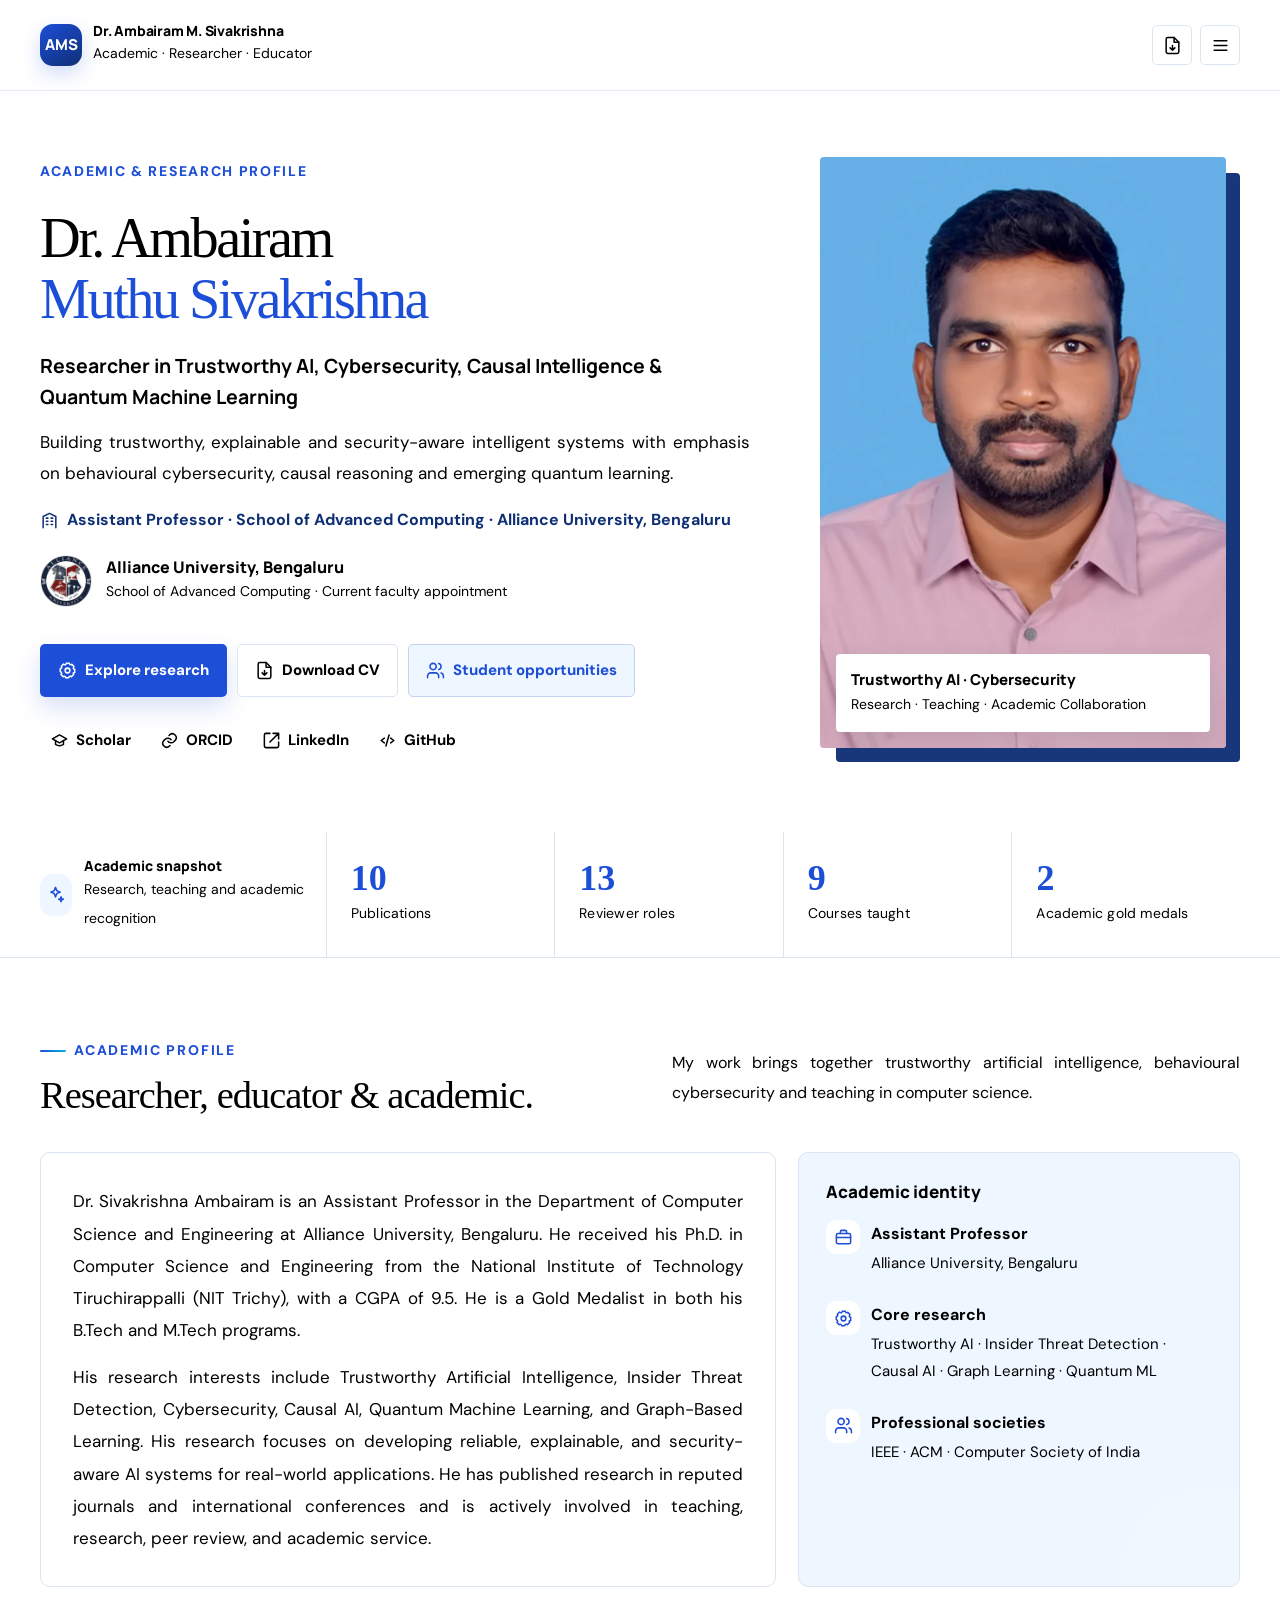
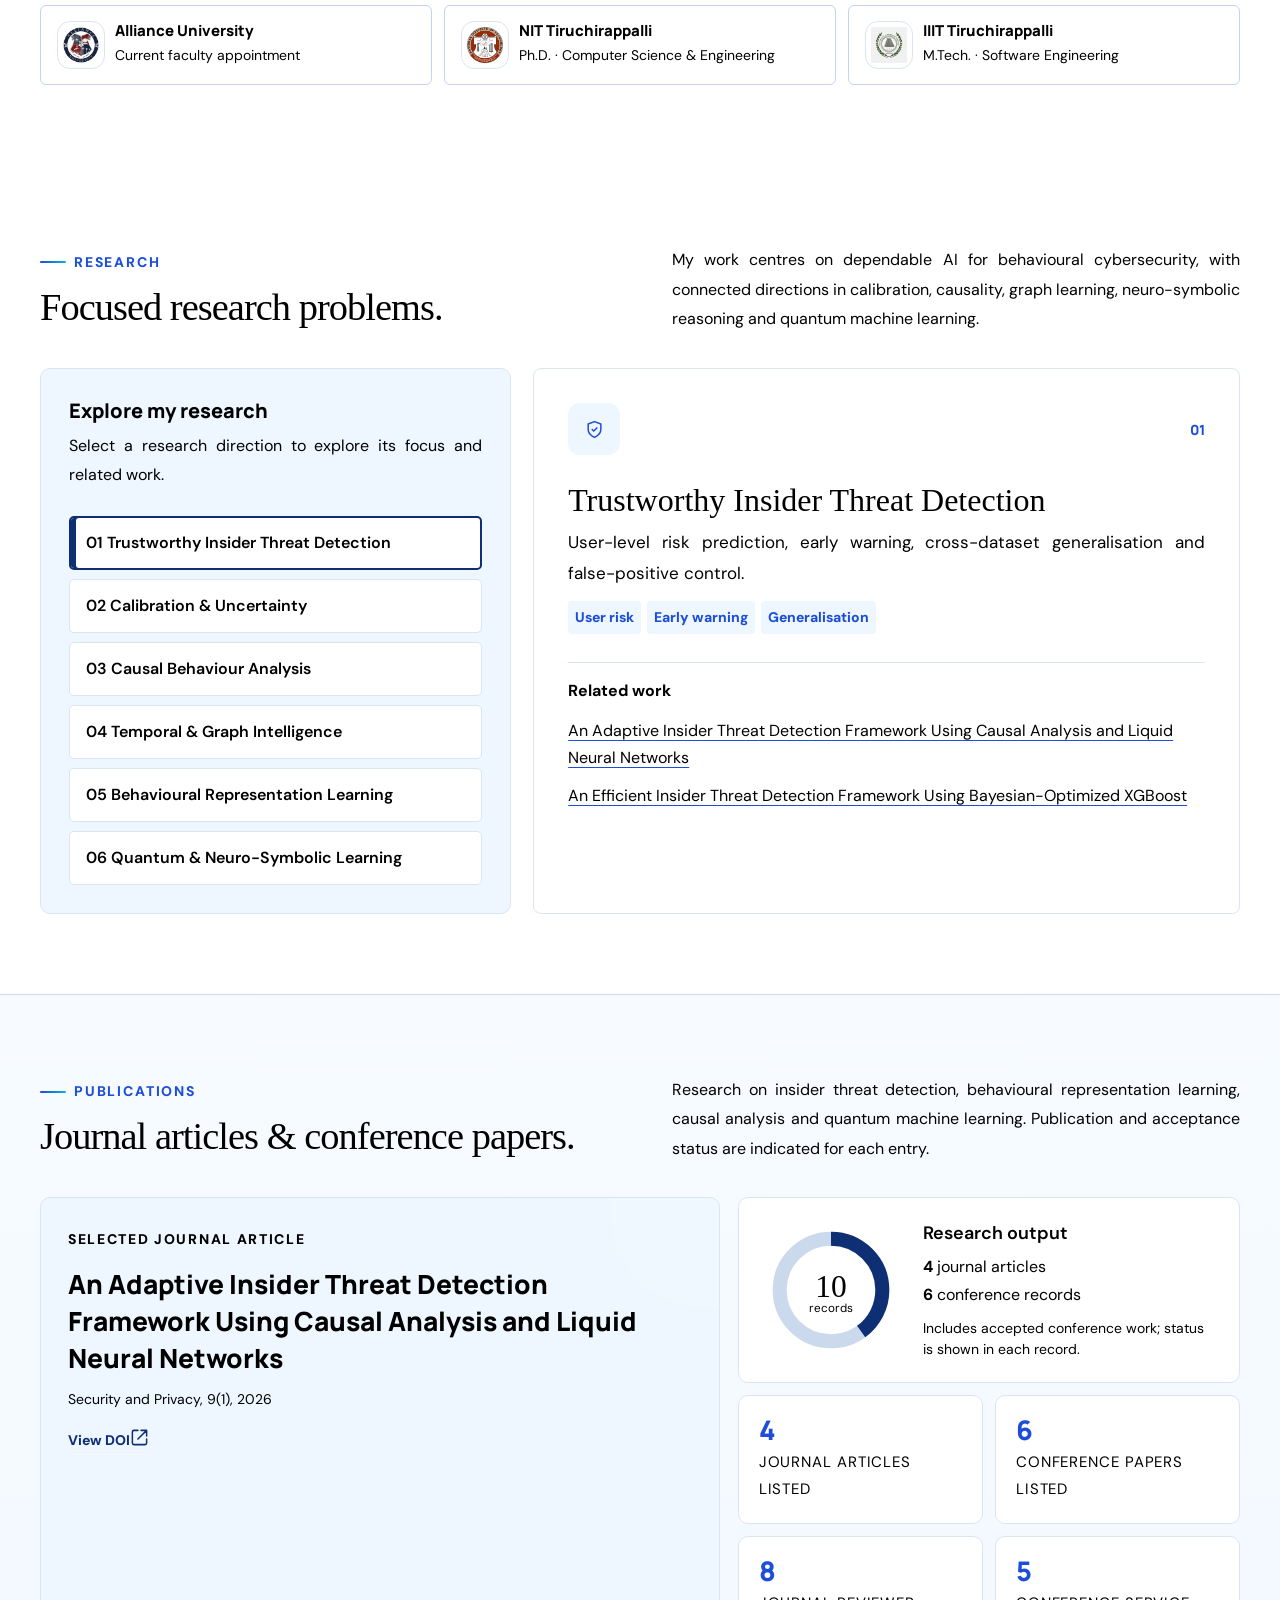
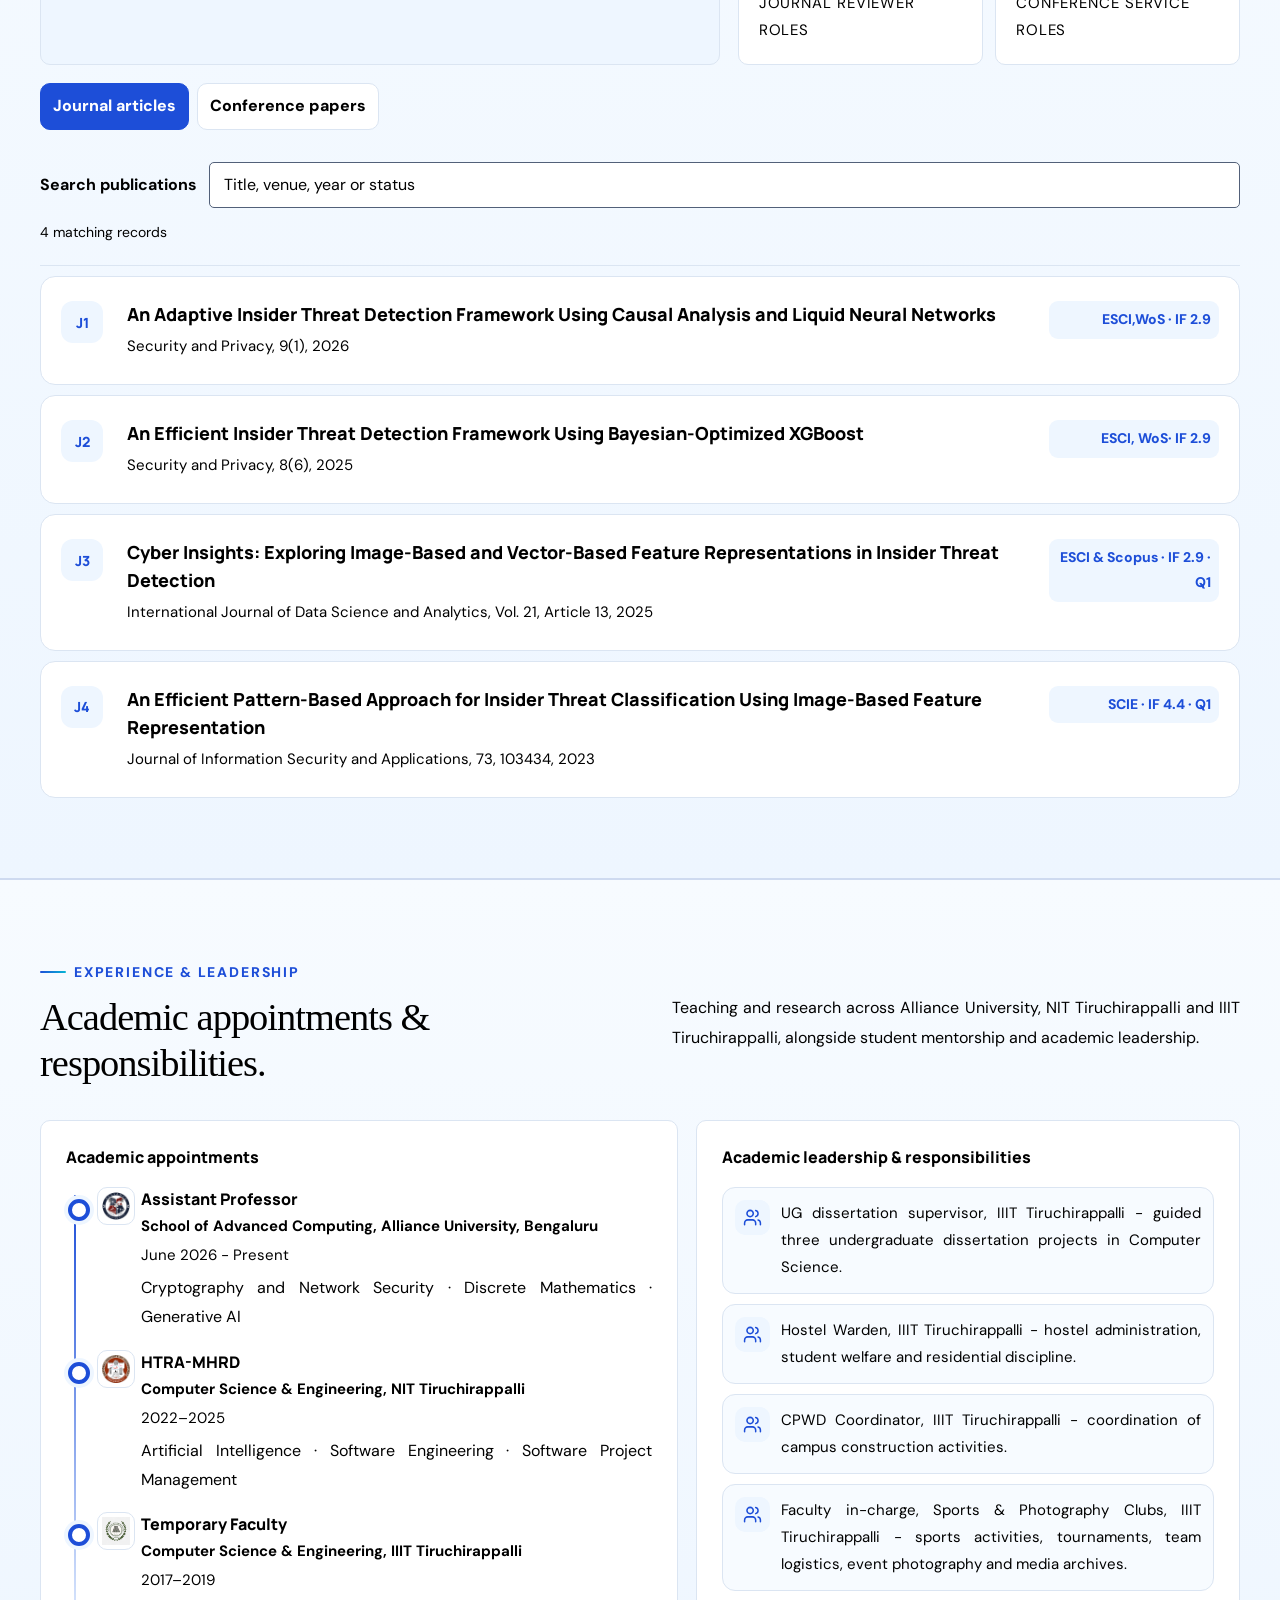
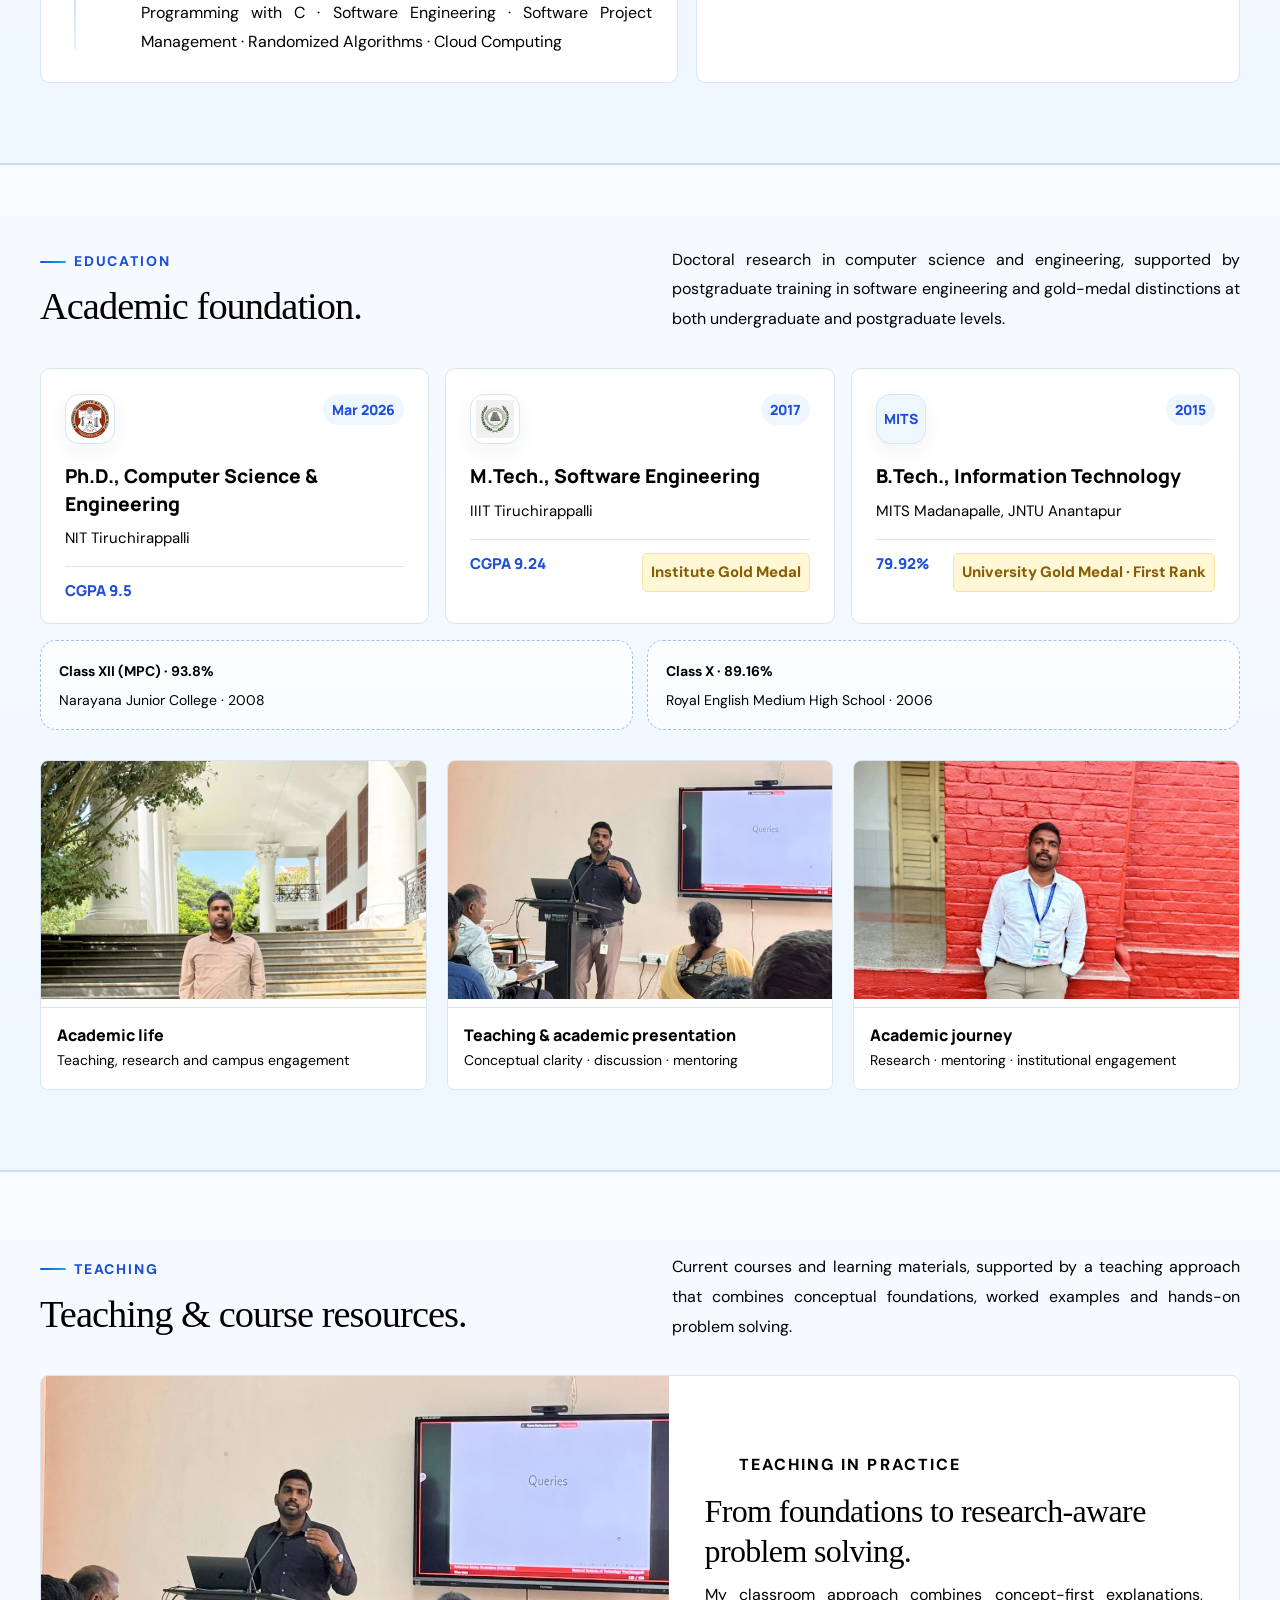
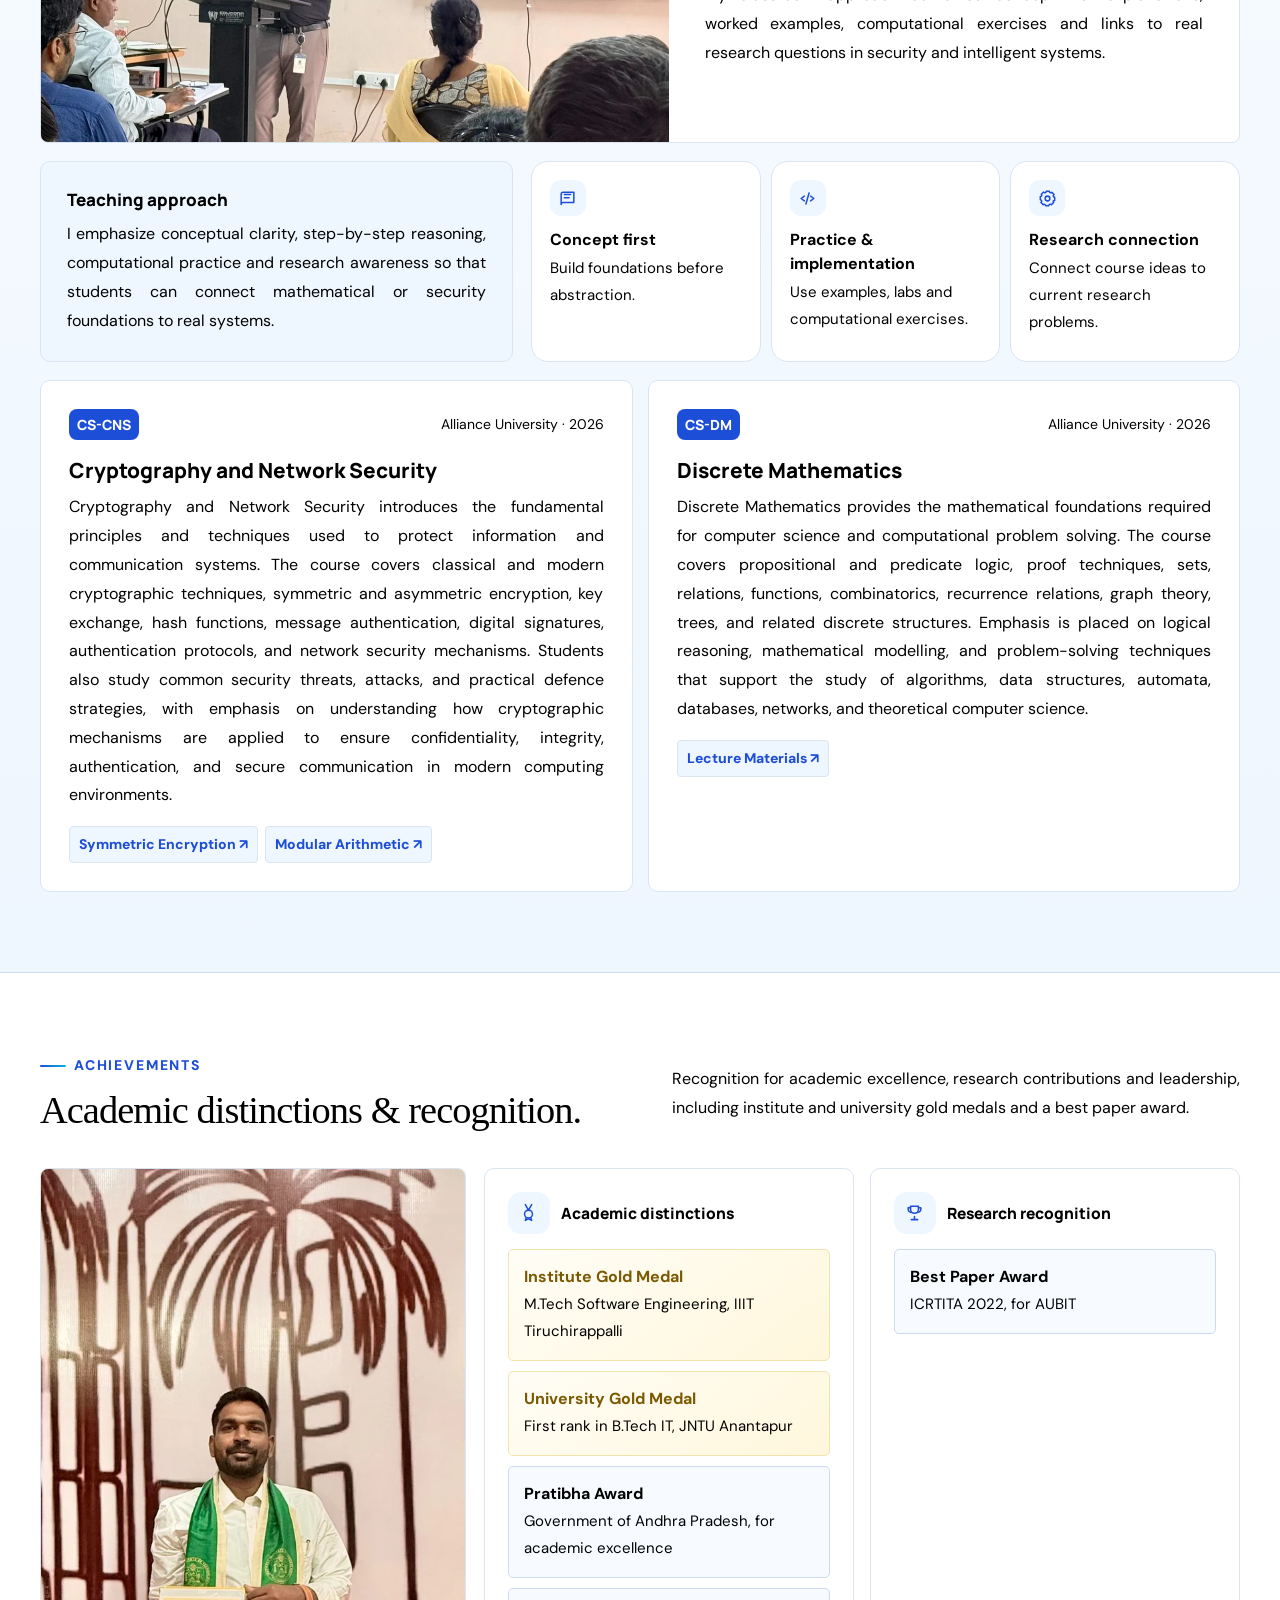
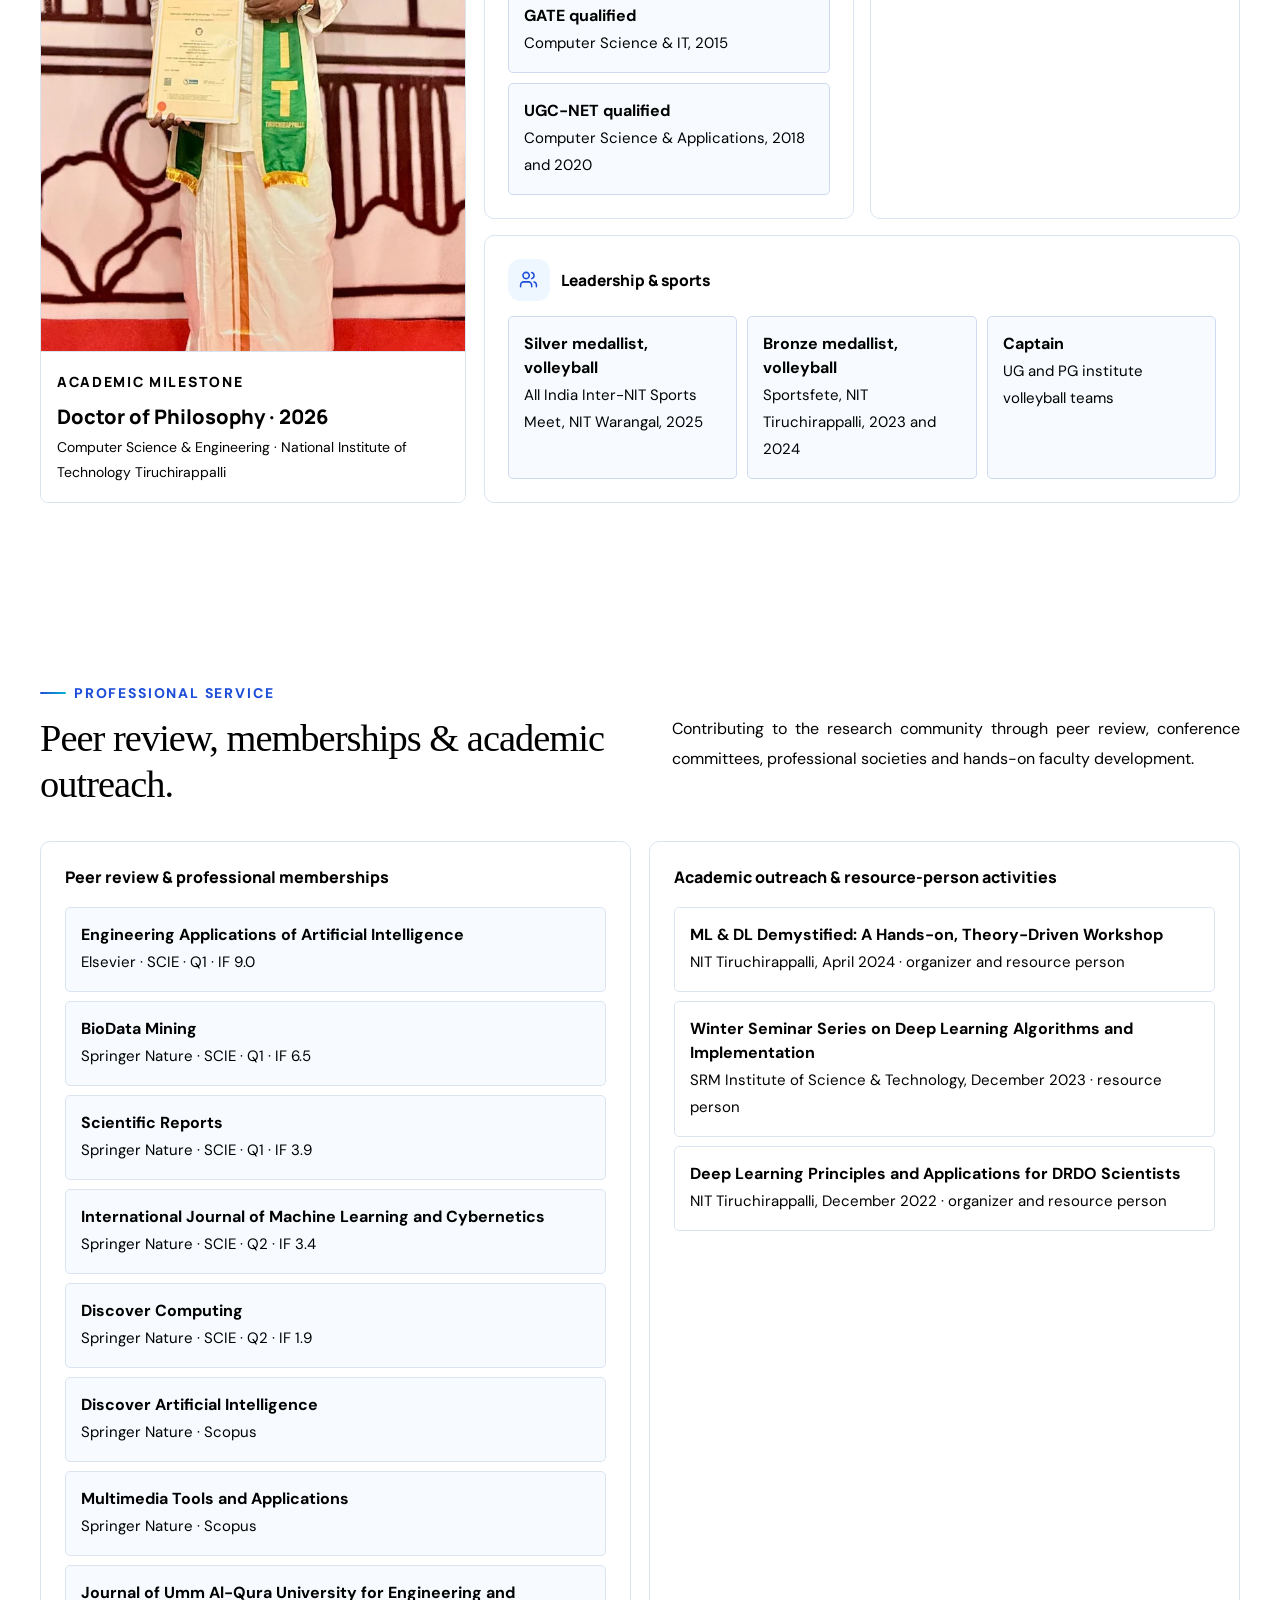
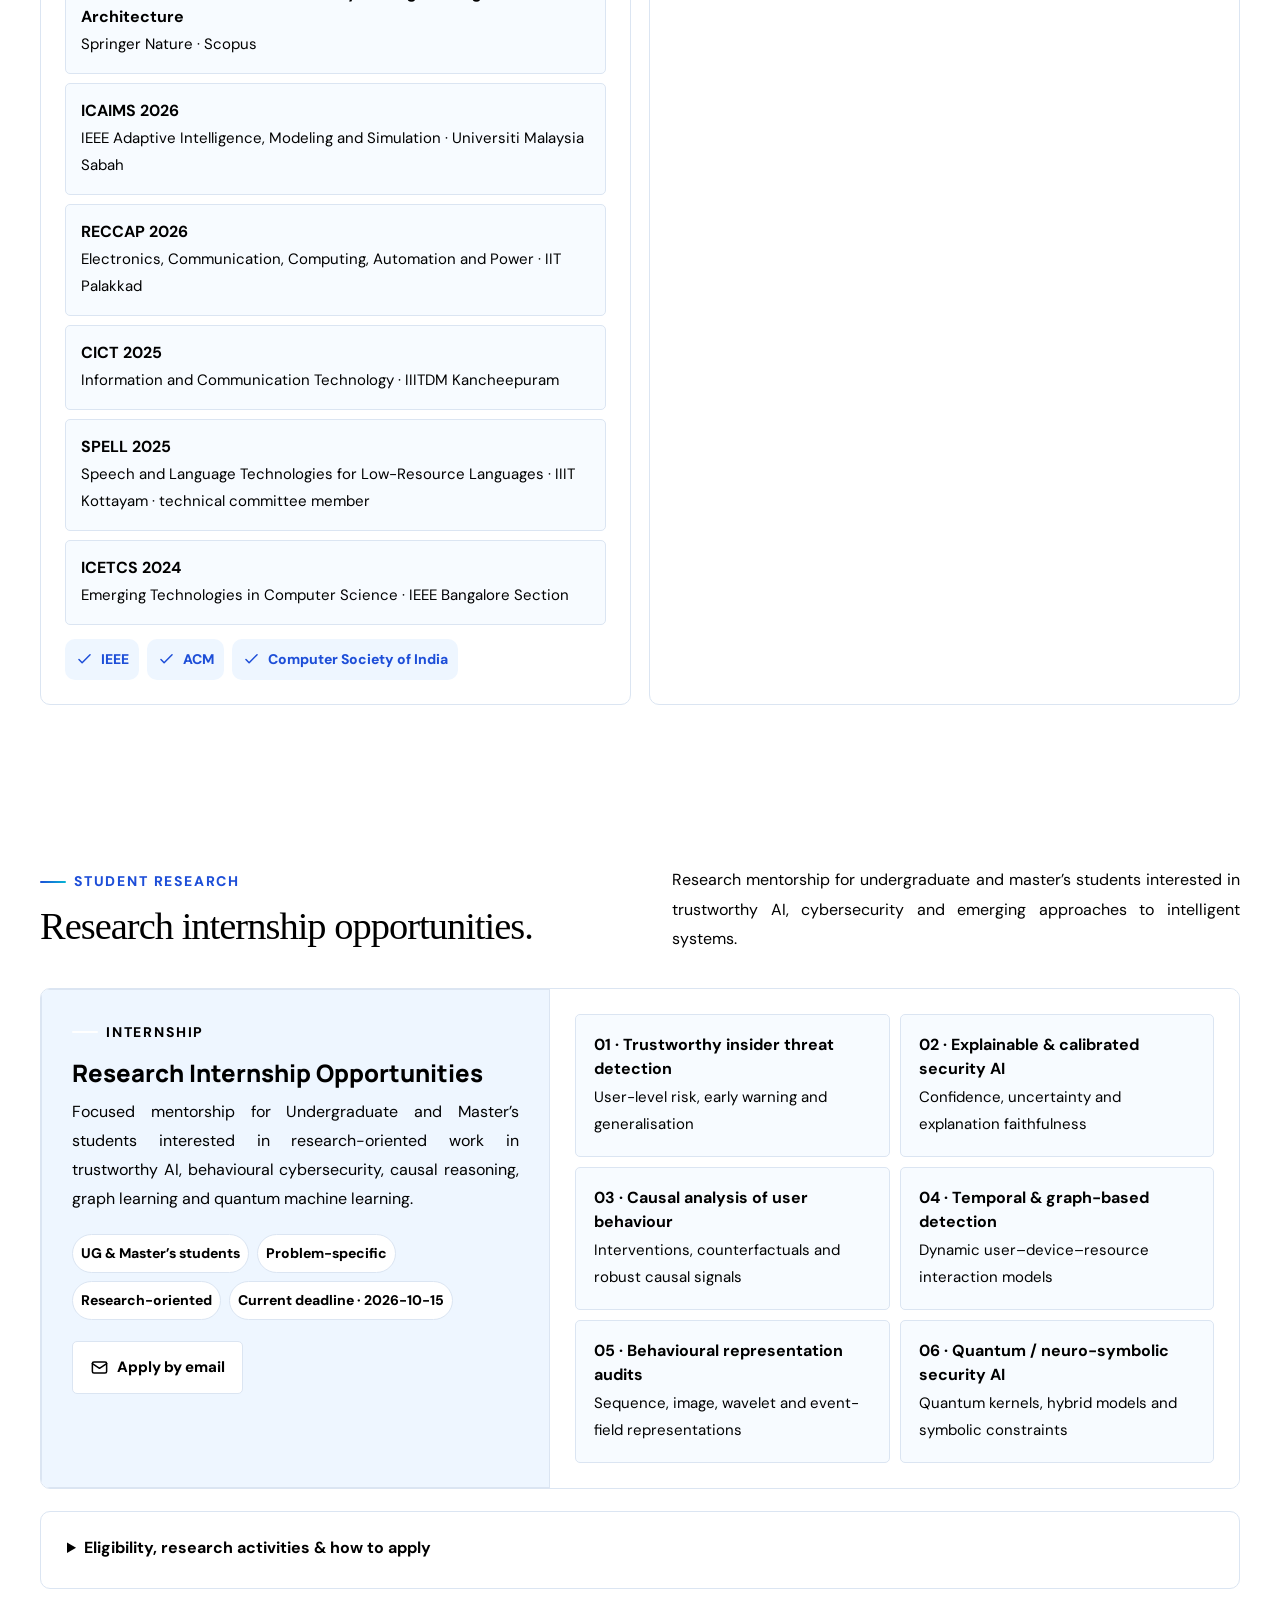
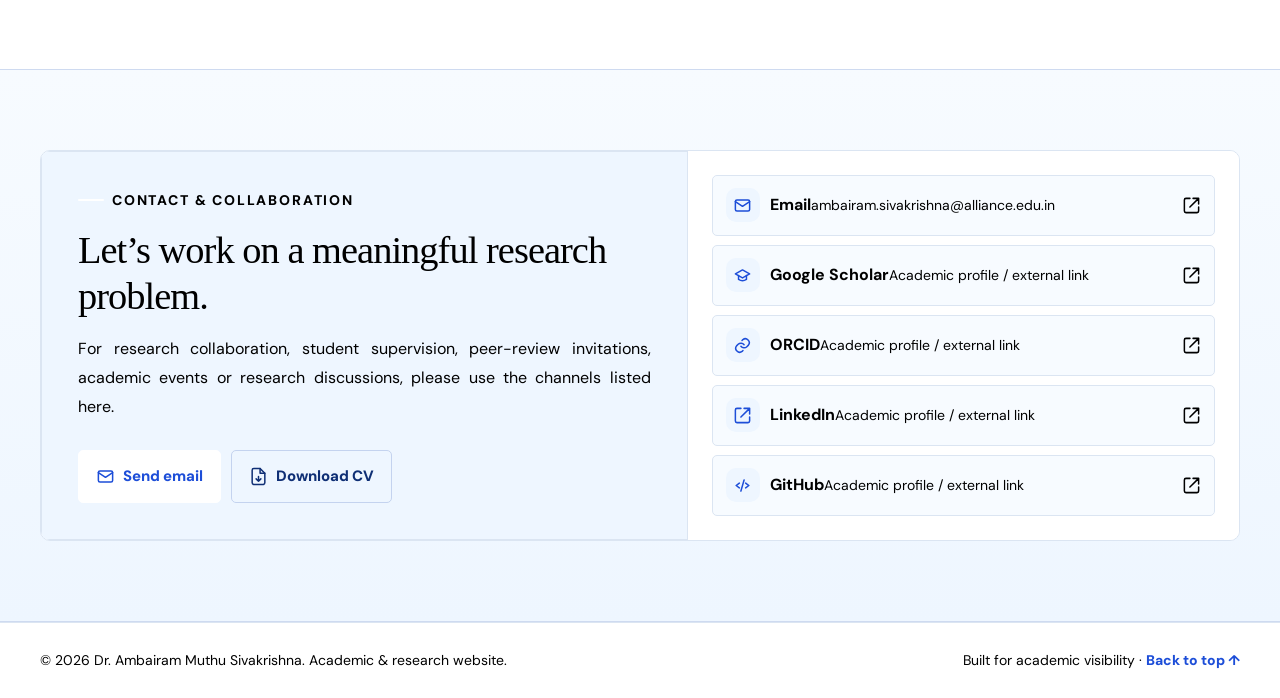
==== commit b2aab131: "Add files via upload" ====
--- a/index.html
+++ b/index.html
@@ -278,22 +278,15 @@
   // Profile
   const bio=(p.bio||'').split(/(?<=\.)\s+(?=(?:He |His ))/);const midpoint=Math.ceil(bio.length/2);const paragraphs=[bio.slice(0,midpoint).join(' '),bio.slice(midpoint).join(' ')].filter(Boolean);document.getElementById('bio').innerHTML=paragraphs.map(x=>`<p>${esc(x)}</p>`).join('');
   document.getElementById('identityPanel').innerHTML=`<h3>Academic identity</h3><div class="identityRows"><div class="identityRow"><div class="ic">${icon('briefcase')}</div><div><b>${esc(p.title||'Assistant Professor')}</b><span>${esc(p.org||'Alliance University, Bengaluru')}</span></div></div><div class="identityRow"><div class="ic">${icon('research')}</div><div><b>Core research</b><span>Trustworthy AI · Insider Threat Detection · Causal AI · Graph Learning · Quantum ML</span></div></div><div class="identityRow"><div class="ic">${icon('users')}</div><div><b>Professional societies</b><span>IEEE · ACM · Computer Society of India</span></div></div></div>`;
-  const aff=[['Alliance University','Current faculty appointment','assets/alliance-university.png'],['NIT Tiruchirappalli','Ph.D. · Computer Science & Engineering','assets/nit-trichy.png'],['IIIT Tiruchirappalli','M.Tech. · Software Engineering','assets/iiit-trichy.png']];document.getElementById('affiliationStrip').innerHTML=aff.map(x=>`<div class="affiliation logoAff"><span class="seal logoSeal"><img src="${x[2]}" alt="${esc(x[0])} logo"></span><div><b>${x[0]}</b><span>${x[1]}</span></div></div>`).join('');
+  const aff=S.affiliations||[];document.getElementById('affiliationStrip').innerHTML=aff.map(x=>`<div class="affiliation logoAff"><span class="seal logoSeal"><img src="${esc(x[2])}" alt="${esc(x[0])} logo"></span><div><b>${esc(x[0])}</b><span>${esc(x[1])}</span></div></div>`).join('');
 
   // Education
   const ed=S.education||[];const eduLogos=['assets/nit-trichy.png','assets/iiit-trichy.png',null];document.getElementById('eduGrid').innerHTML=ed.slice(0,3).map((x,i)=>{const badge=i===1?'Institute Gold Medal':i===2?'University Gold Medal · First Rank':'';const mark=eduLogos[i]?`<div class="eduLogo"><img src="${eduLogos[i]}" alt="${esc(x.inst)} logo"></div>`:`<div class="eduLogo textLogo">MITS</div>`;return `<article class="panel eduCard"><div class="eduTop">${mark}<span class="eduYear">${esc(x.year)}</span></div><h3>${esc(x.deg)}</h3><div class="eduInst">${esc(x.inst)}</div><div class="eduScore"><b>${i<2?'CGPA ':''}${esc(x.score)}</b>${badge?`<span class="eduBadge gold">${badge}</span>`:''}</div></article>`}).join('');
   document.getElementById('earlierEdu').innerHTML=ed.slice(3).map(x=>`<div class="miniEdu"><b>${esc(x.deg)} · ${esc(x.score)}</b><span>${esc(x.inst)} · ${esc(x.year)}</span></div>`).join('');
 
   // Research
-  const research=[
-    ['shield','Trustworthy Insider Threat Detection','User-level risk prediction, early warning, cross-dataset generalisation and false-positive control.',['User risk','Early warning','Generalisation']],
-    ['target','Calibration & Uncertainty','Assessing whether confidence estimates are dependable enough for high-stakes security decisions.',['Calibration','Uncertainty','Reliability']],
-    ['graph','Causal Behaviour Analysis','Testing genuine behavioural drivers using interventions, counterfactual reasoning and robustness checks.',['Causal AI','Counterfactuals','Robustness']],
-    ['graph','Temporal & Graph Intelligence','Modelling users, devices, files and events as dynamic relational structures and sequences.',['Temporal GNN','Event graphs','Sequences']],
-    ['spark','Behavioural Representation Learning','Auditing tabular, sequence, visual and time-frequency representations for meaningful behavioural signal.',['Representation','Faithfulness','Cross-version']],
-    ['research','Quantum & Neuro-Symbolic Learning','Hybrid quantum-classical, rule-augmented and formally constrained learning for dependable AI.',['Quantum ML','Rules','Verification']]
-  ];
-  document.getElementById('researchCards').innerHTML=research.map((r,i)=>`<article class="researchCard"><div class="rTop"><div class="rIcon">${icon(r[0])}</div><span class="rNum">0${i+1}</span></div><h3>${r[1]}</h3><p>${r[2]}</p><div class="tags">${r[3].map(t=>`<span class="tag">${t}</span>`).join('')}</div></article>`).join('');
+  const research=S.researchCards||[];
+  document.getElementById('researchCards').innerHTML=research.map((r,i)=>`<article class="researchCard"><div class="rTop"><div class="rIcon">${icon(r[0])}</div><span class="rNum">0${i+1}</span></div><h3>${esc(r[1])}</h3><p>${esc(r[2])}</p><div class="tags">${r[3].map(t=>`<span class="tag">${esc(t)}</span>`).join('')}</div></article>`).join('');
 
   // Publications
   const first=(S.journals||[])[0];document.getElementById('pubTop').innerHTML=`<article class="panel featuredPub reveal"><span class="label">Selected journal article</span><h3>${esc(first?.title||'Research publications')}</h3><p>${esc(first?.venue||'')}</p>${first?.doi?`<a href="https://doi.org/${esc(first.doi)}" target="_blank" rel="noopener">View DOI ${icon('external')}</a>`:''}</article><div class="pubMetrics"><div class="panel pubMetric"><strong>${(S.journals||[]).length}</strong><span>Journal articles listed</span></div><div class="panel pubMetric"><strong>${(S.conferences||[]).length}</strong><span>Conference papers listed</span></div><div class="panel pubMetric"><strong>${(S.reviewJournals||[]).length}</strong><span>Journal reviewer roles</span></div><div class="panel pubMetric"><strong>${(S.reviewConfs||[]).length}</strong><span>Conference service roles</span></div></div>`;
@@ -305,12 +298,12 @@
   document.getElementById('achievementGrid').innerHTML=achCats.map((c,ci)=>`<article class="panel achCategory"><div class="achHead"><div class="achIcon">${icon(c[0])}</div><h3>${c[1]}</h3></div><div class="achList">${c[2].map((x,i)=>`<div class="achItem ${(ci===0&&i<2)?'goldAccent':''}"><b>${esc(x.name)}</b><span>${esc(x.meta)}</span></div>`).join('')}</div></article>`).join('');
 
   // Teaching
-  const principles=[['book','Concept first','Build foundations before abstraction.'],['code','Practice & implementation','Use examples, labs and computational exercises.'],['research','Research connection','Connect course ideas to current research problems.']];document.getElementById('teachPrinciples').innerHTML=principles.map(x=>`<div class="teachPrinciple"><div class="ic">${icon(x[0])}</div><b>${x[1]}</b><span>${x[2]}</span></div>`).join('');
+  const principles=S.teachingPrinciples||[];document.getElementById('teachPrinciples').innerHTML=principles.map(x=>`<div class="teachPrinciple"><div class="ic">${icon(x[0])}</div><b>${esc(x[1])}</b><span>${esc(x[2])}</span></div>`).join('');
   document.getElementById('courseGrid').innerHTML=(S.courses||[]).map(c=>`<article class="panel courseCard"><div class="courseTop"><span class="courseCode">${esc(c.code)}</span><span class="term">${esc(c.term)}</span></div><h3>${esc(c.name)}</h3><p>${esc(c.note)}</p><div class="materials">${(c.materials||[]).map(m=>m.url?`<a class="material" href="${esc(m.url)}" target="_blank" rel="noopener">${esc(m.label)} ↗</a>`:`<span class="material">${esc(m.label)}</span>`).join('')}</div></article>`).join('');
 
   // Opportunities
   const ann=(S.announcements||[]).find(a=>a.open)||(S.announcements||[])[0];const email=p.email||'ambairam.sivakrishna@alliance.edu.in';document.getElementById('oppPitch').innerHTML=`<div class="kicker">${esc(ann?.kind||'Internship')}</div><h3>${esc(ann?.title||'Research Internship Opportunities')}</h3><p>Focused mentorship for Undergraduate and Master’s students interested in research-oriented work in trustworthy AI, behavioural cybersecurity, causal reasoning, graph learning and quantum machine learning.</p><div class="oppMeta"><span class="oppChip">UG & Master’s students</span><span class="oppChip">Problem-specific</span><span class="oppChip">Research-oriented</span>${ann?.deadline?`<span class="oppChip">Current deadline · ${esc(ann.deadline)}</span>`:''}</div><a class="btn secondary" href="mailto:${esc(email)}?subject=${encodeURIComponent('Research Internship Application – [Research Area] – [Your Name]')}">${icon('mail')} Apply by email</a>`;
-  const probs=[['Trustworthy insider threat detection','User-level risk, early warning and generalisation'],['Explainable & calibrated security AI','Confidence, uncertainty and explanation faithfulness'],['Causal analysis of user behaviour','Interventions, counterfactuals and robust causal signals'],['Temporal & graph-based detection','Dynamic user–device–resource interaction models'],['Behavioural representation audits','Sequence, image, wavelet and event-field representations'],['Quantum / neuro-symbolic security AI','Quantum kernels, hybrid models and symbolic constraints']];document.getElementById('problemGrid').innerHTML=probs.map((x,i)=>`<div class="problem"><b>${String(i+1).padStart(2,'0')} · ${x[0]}</b><span>${x[1]}</span></div>`).join('');
+  const probs=S.researchProblems||[];document.getElementById('problemGrid').innerHTML=probs.map((x,i)=>`<div class="problem"><b>${String(i+1).padStart(2,'0')} · ${esc(x[0])}</b><span>${esc(x[1])}</span></div>`).join('');
 
   if(ann?.body){const details=document.createElement('details');details.className='applicationDetails panel';const summary=document.createElement('summary');summary.textContent='Eligibility, research activities & how to apply';details.append(summary);const content=document.createElement('div');content.className='applicationBody';content.textContent=ann.body;details.append(content);document.querySelector('#opportunities .wrap').append(details)}
   // Experience and leadership
@@ -326,7 +319,7 @@
   document.getElementById('copyright').textContent=`© ${new Date().getFullYear()} ${p.name||'Dr. Ambairam Muthu Sivakrishna'}. Academic & research website.`;
 
   // Theme selector
-  const root=document.documentElement,swatches=[...document.querySelectorAll('.swatch')];let saved;try{saved=localStorage.getItem('ams-theme')}catch{};if(saved&&['sapphire','maroon','teal'].includes(saved))root.dataset.theme=saved;const syncTheme=()=>swatches.forEach(b=>b.setAttribute('aria-pressed',String(b.dataset.theme===root.dataset.theme)));syncTheme();swatches.forEach(b=>b.addEventListener('click',()=>{root.dataset.theme=b.dataset.theme;(()=>{try{localStorage.setItem('ams-theme',b.dataset.theme)}catch{}})();syncTheme()}));
+  const root=document.documentElement,swatches=[...document.querySelectorAll('.swatch')];let saved;try{saved=localStorage.getItem('ams-theme')}catch{};root.dataset.theme=['sapphire','maroon','teal'].includes(saved)?saved:(['sapphire','maroon','teal'].includes(S.theme)?S.theme:'sapphire');const syncTheme=()=>swatches.forEach(b=>b.setAttribute('aria-pressed',String(b.dataset.theme===root.dataset.theme)));syncTheme();swatches.forEach(b=>b.addEventListener('click',()=>{root.dataset.theme=b.dataset.theme;(()=>{try{localStorage.setItem('ams-theme',b.dataset.theme)}catch{}})();syncTheme()}));
 
   // Mobile menu
   const menu=document.getElementById('mobileNav'),menuBtn=document.getElementById('menuBtn');const setMenu=open=>{menu.classList.toggle('open',open);document.body.classList.toggle('menu-open',open);menuBtn.innerHTML=icon(open?'close':'menu');menuBtn.setAttribute('aria-label',open?'Close menu':'Open menu');menuBtn.setAttribute('aria-expanded',String(open))};menuBtn.setAttribute('aria-expanded','false');menuBtn.setAttribute('aria-controls','mobileNav');document.addEventListener('keydown',e=>{if(e.key==='Escape')setMenu(false)});menuBtn.addEventListener('click',()=>setMenu(!menu.classList.contains('open')));menu.querySelectorAll('a').forEach(a=>a.addEventListener('click',()=>setMenu(false)));
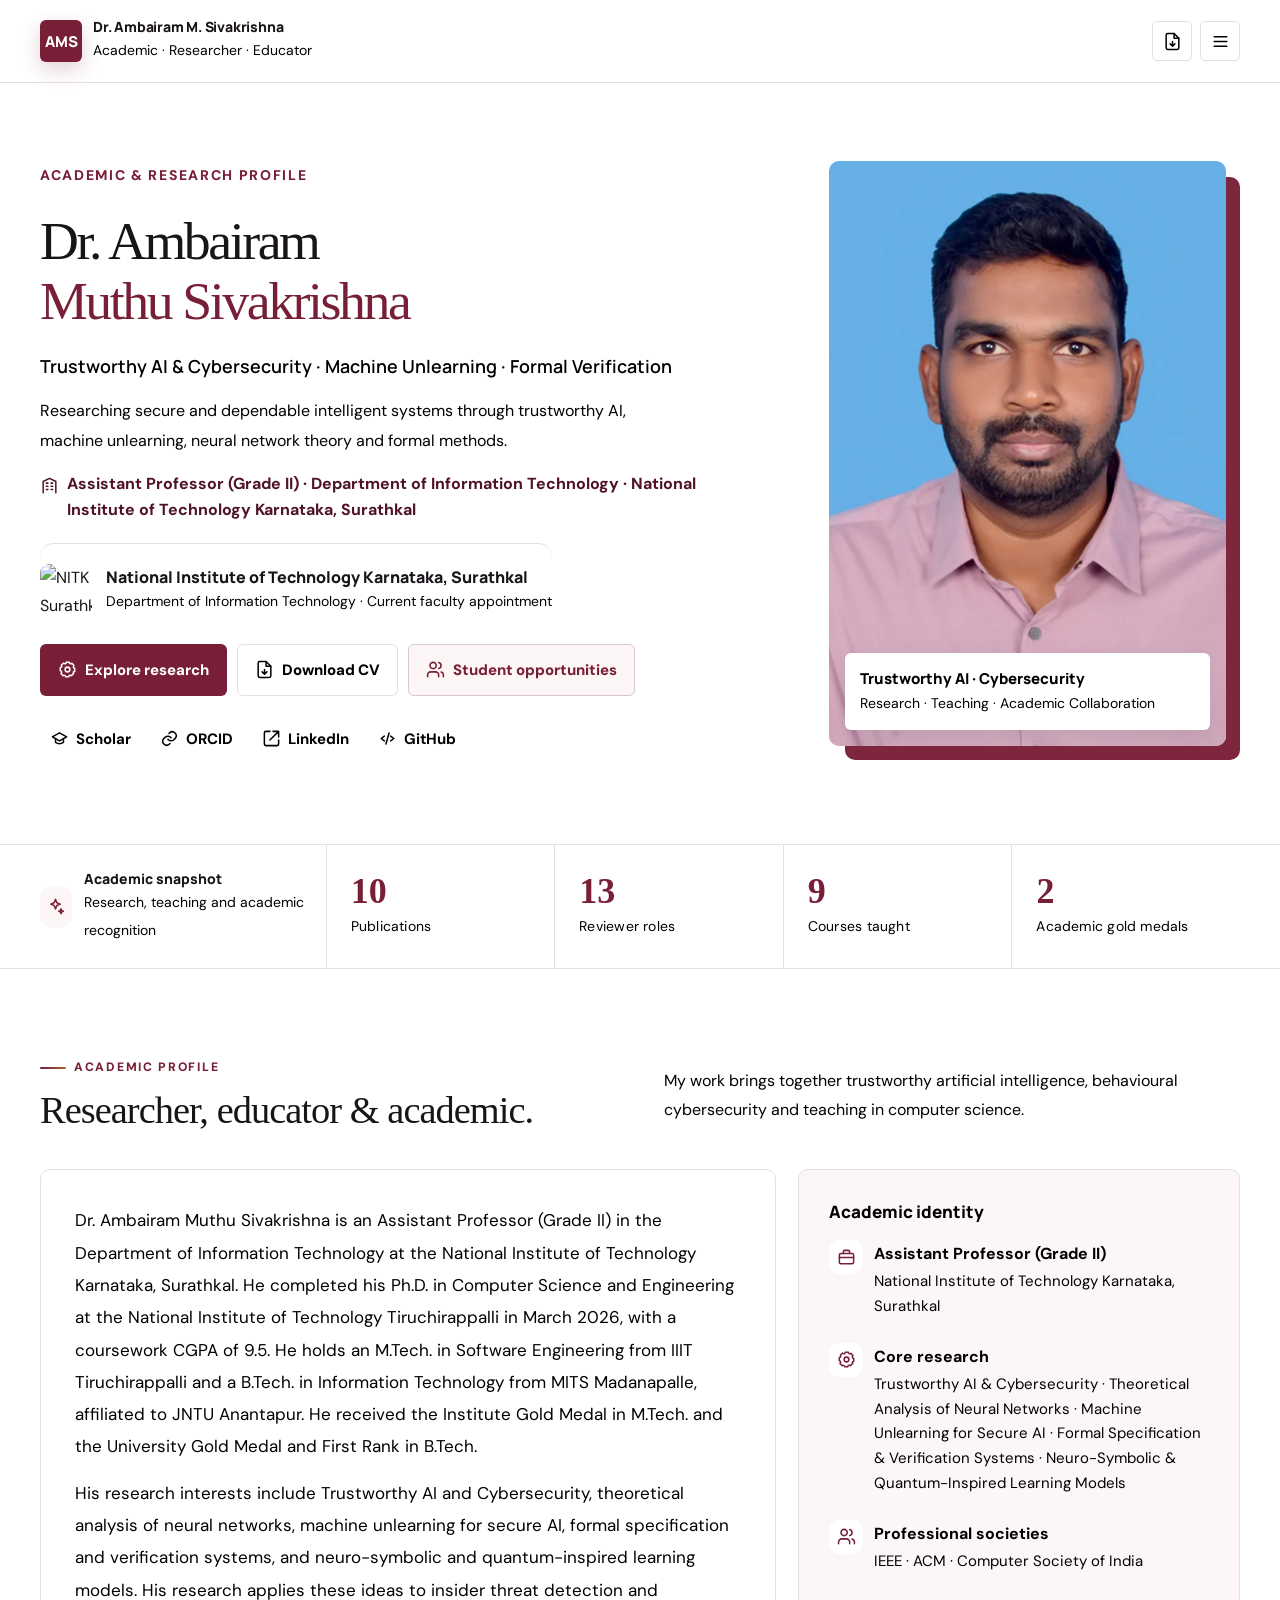
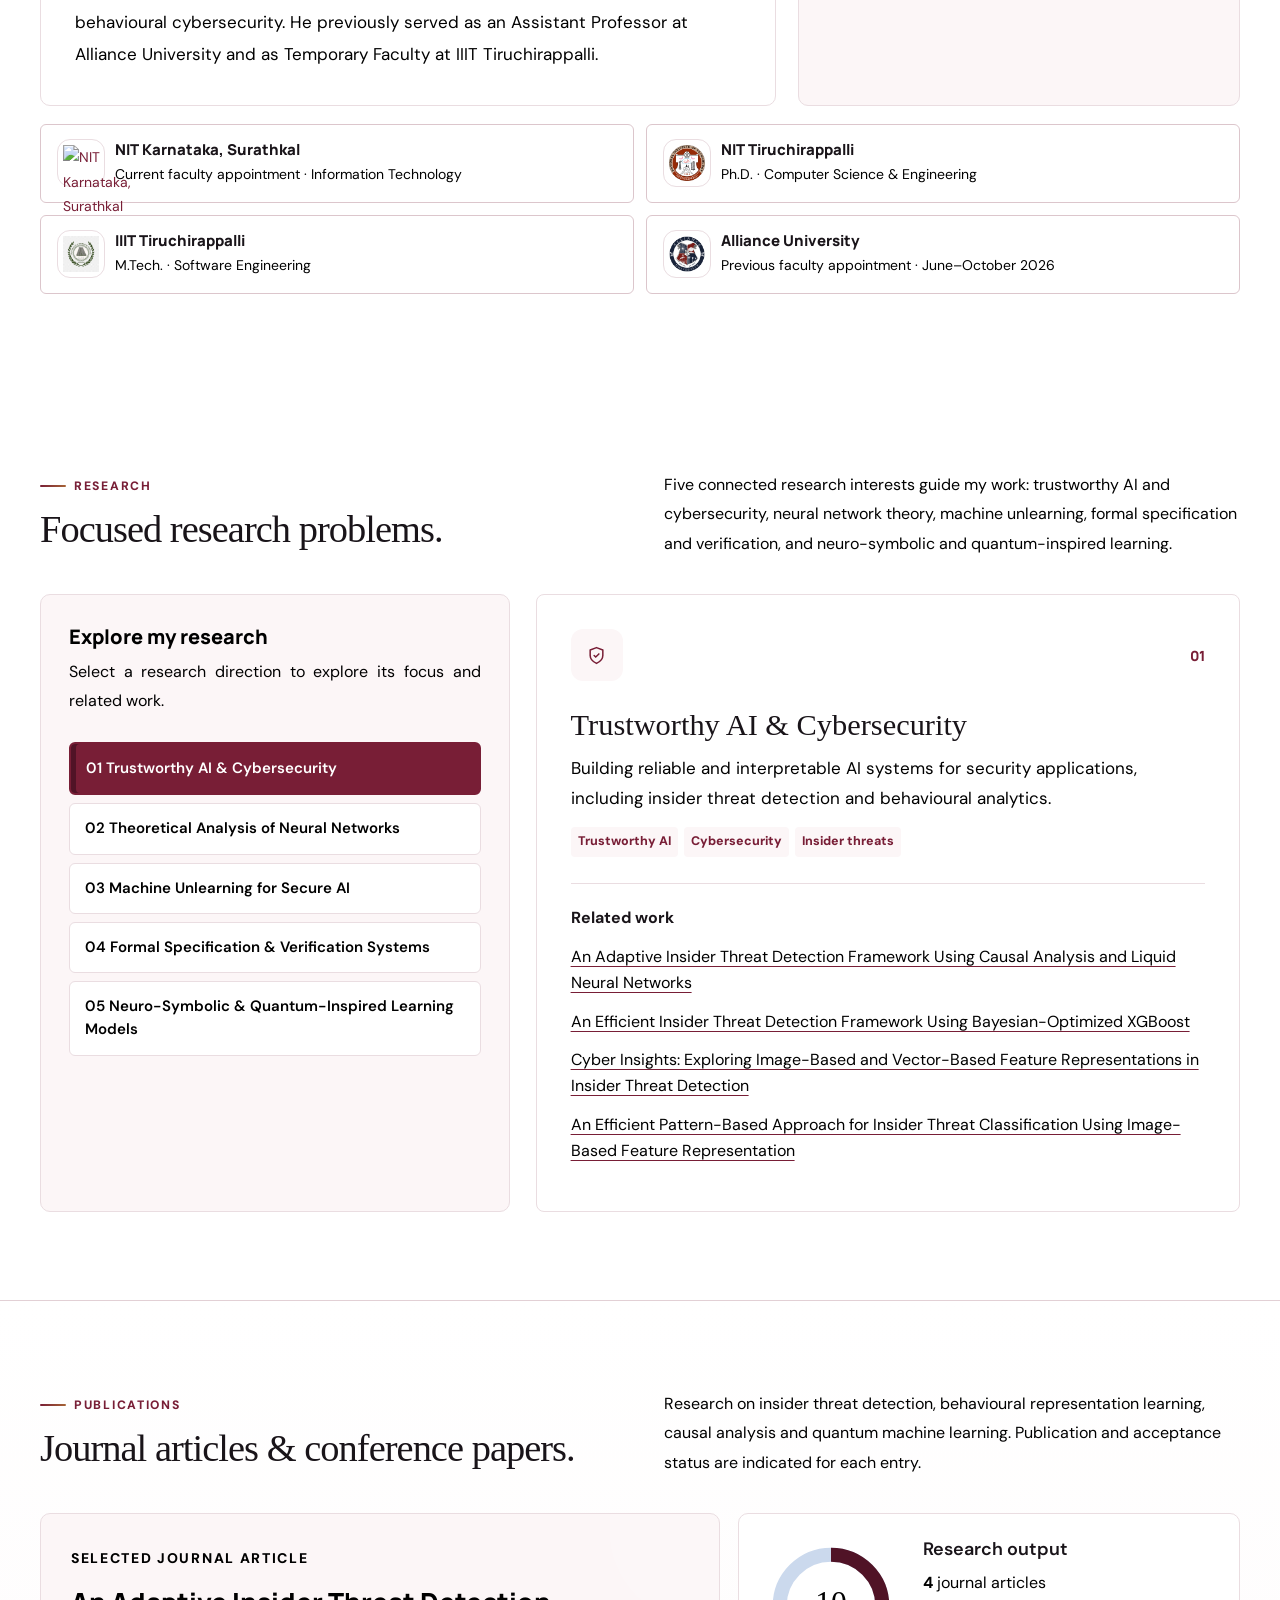
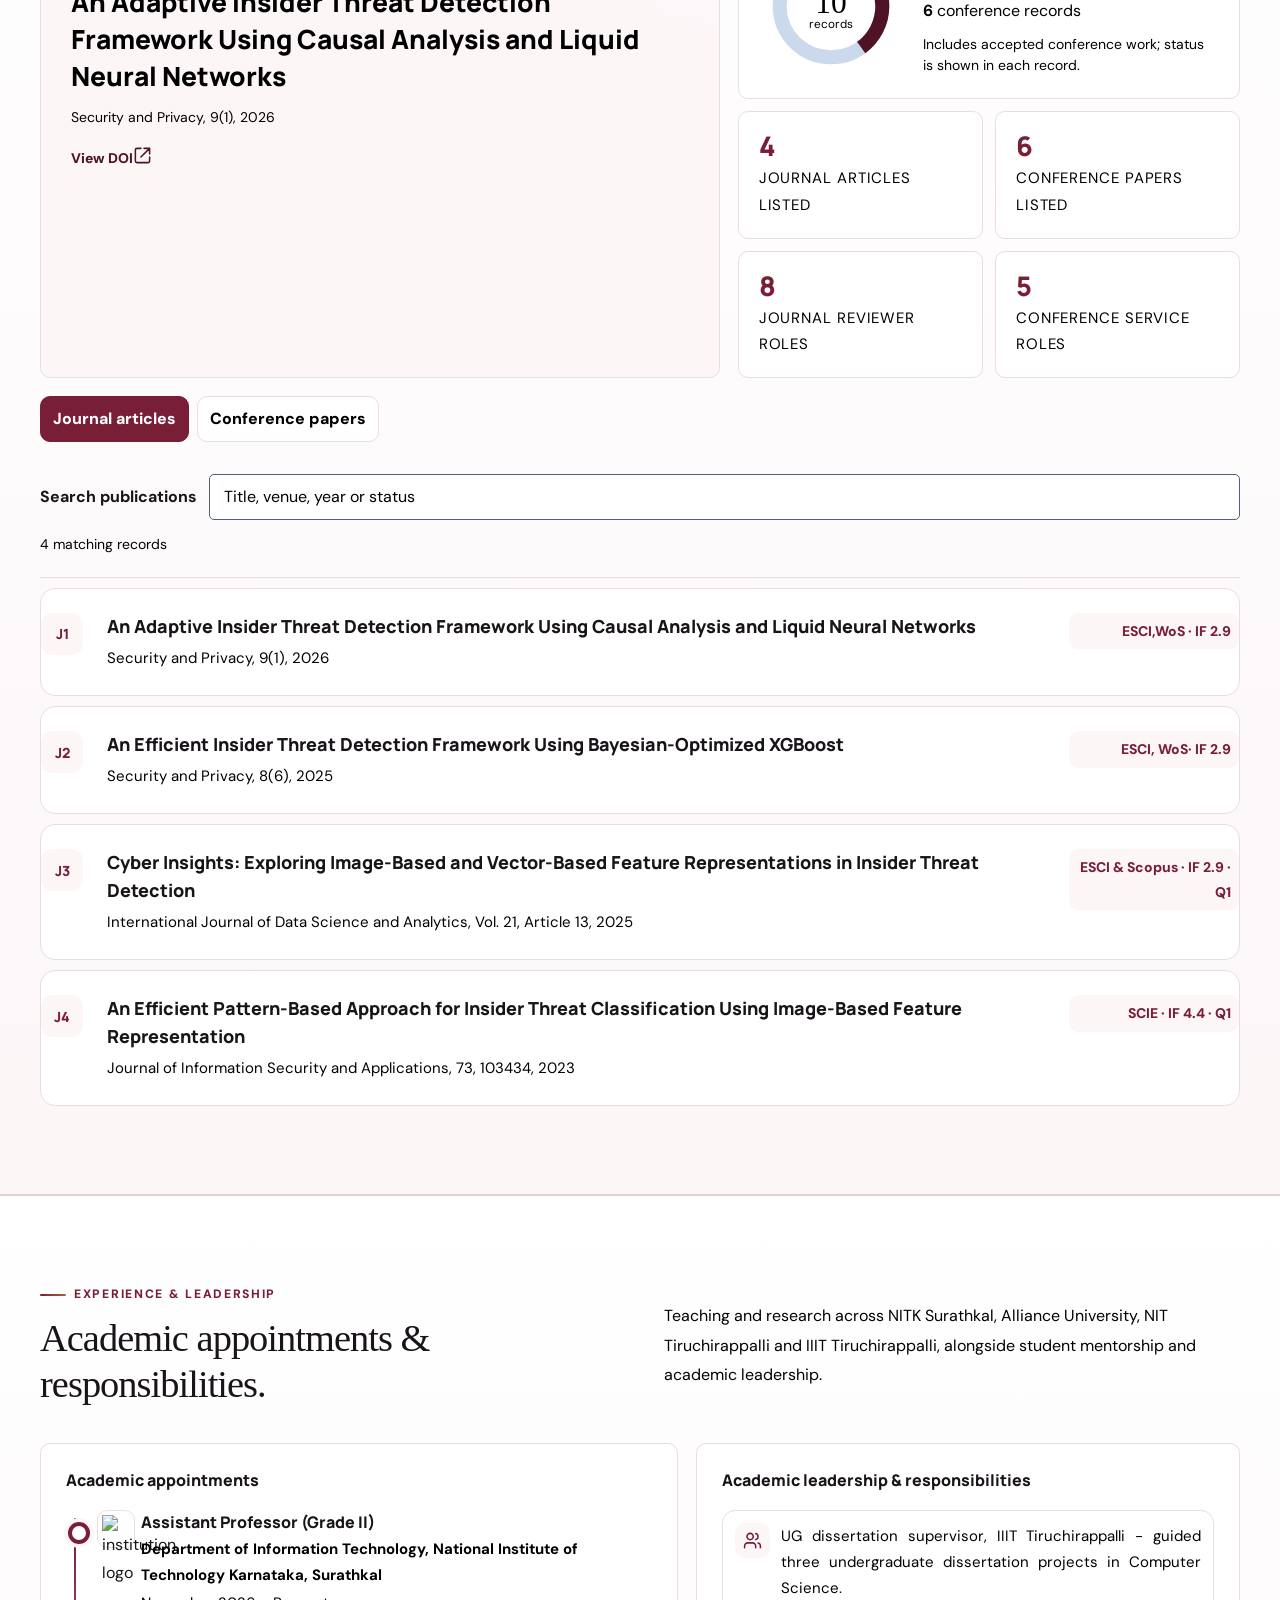
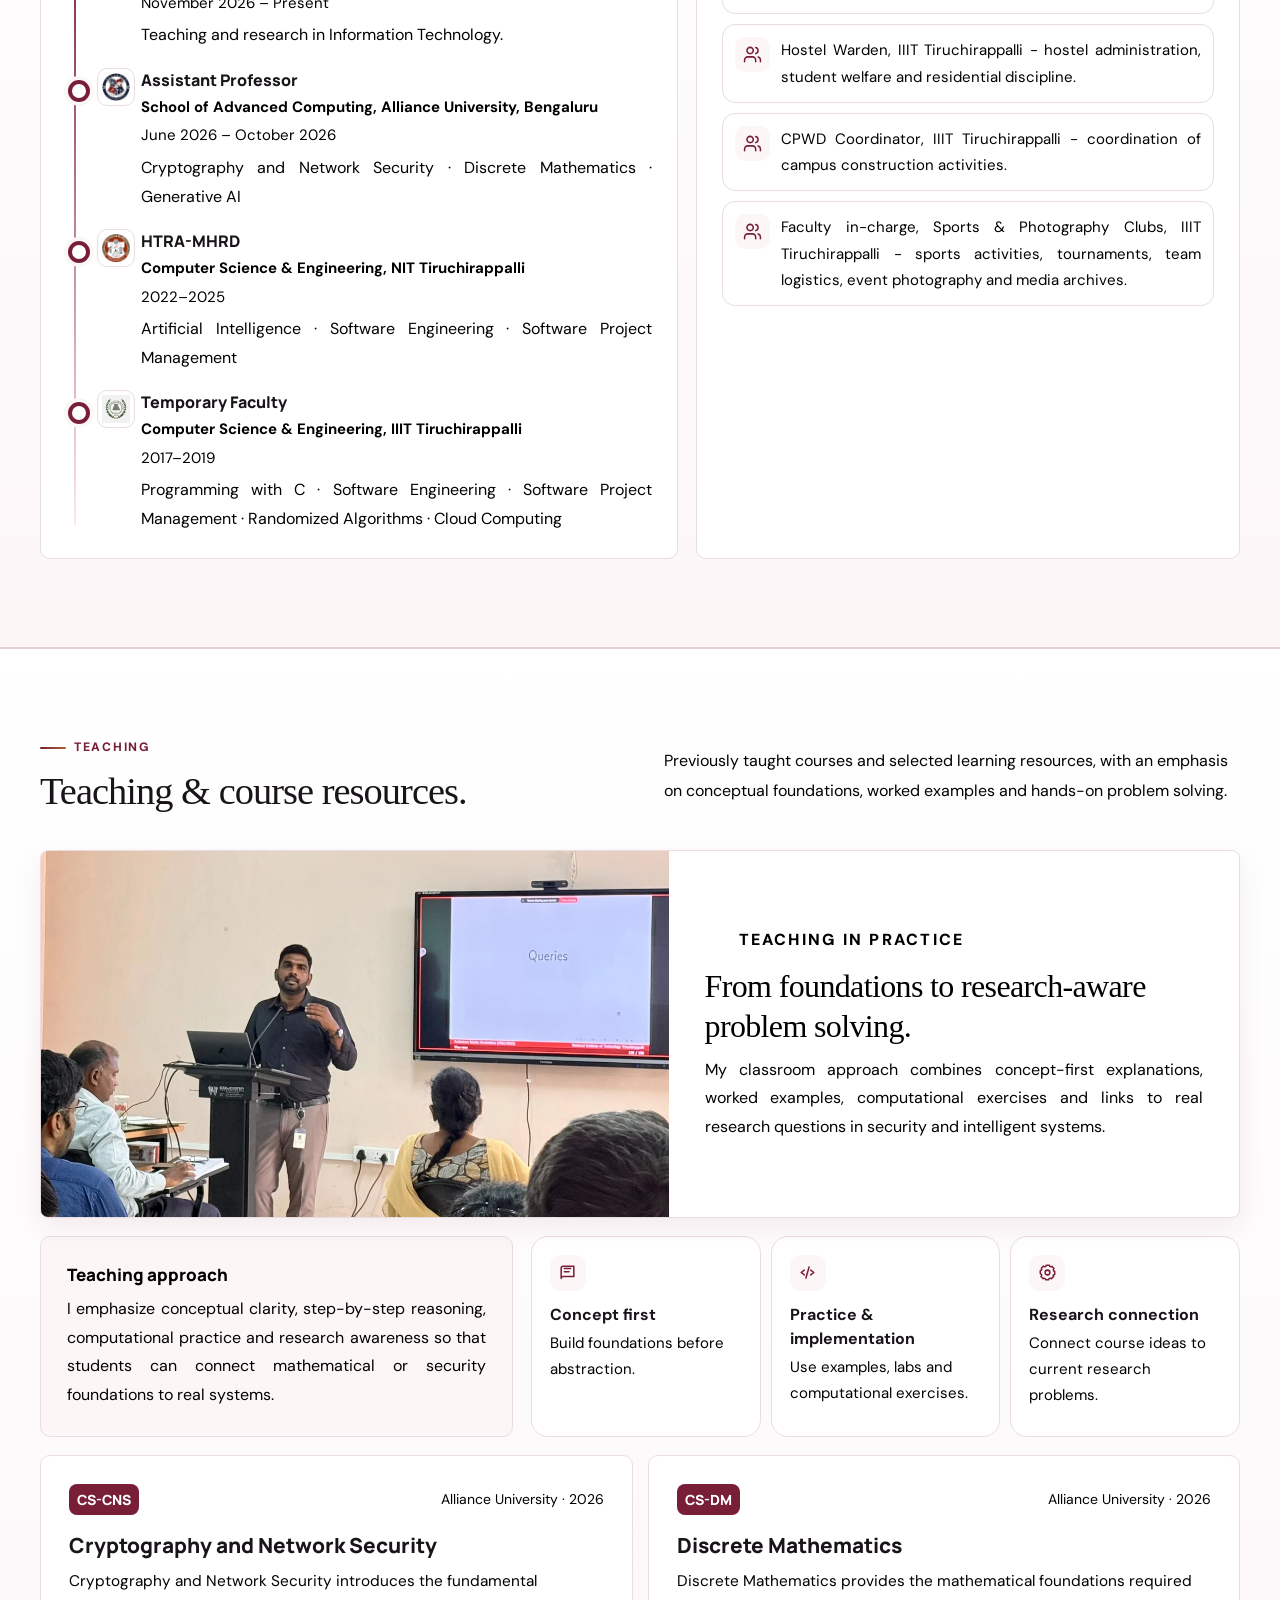
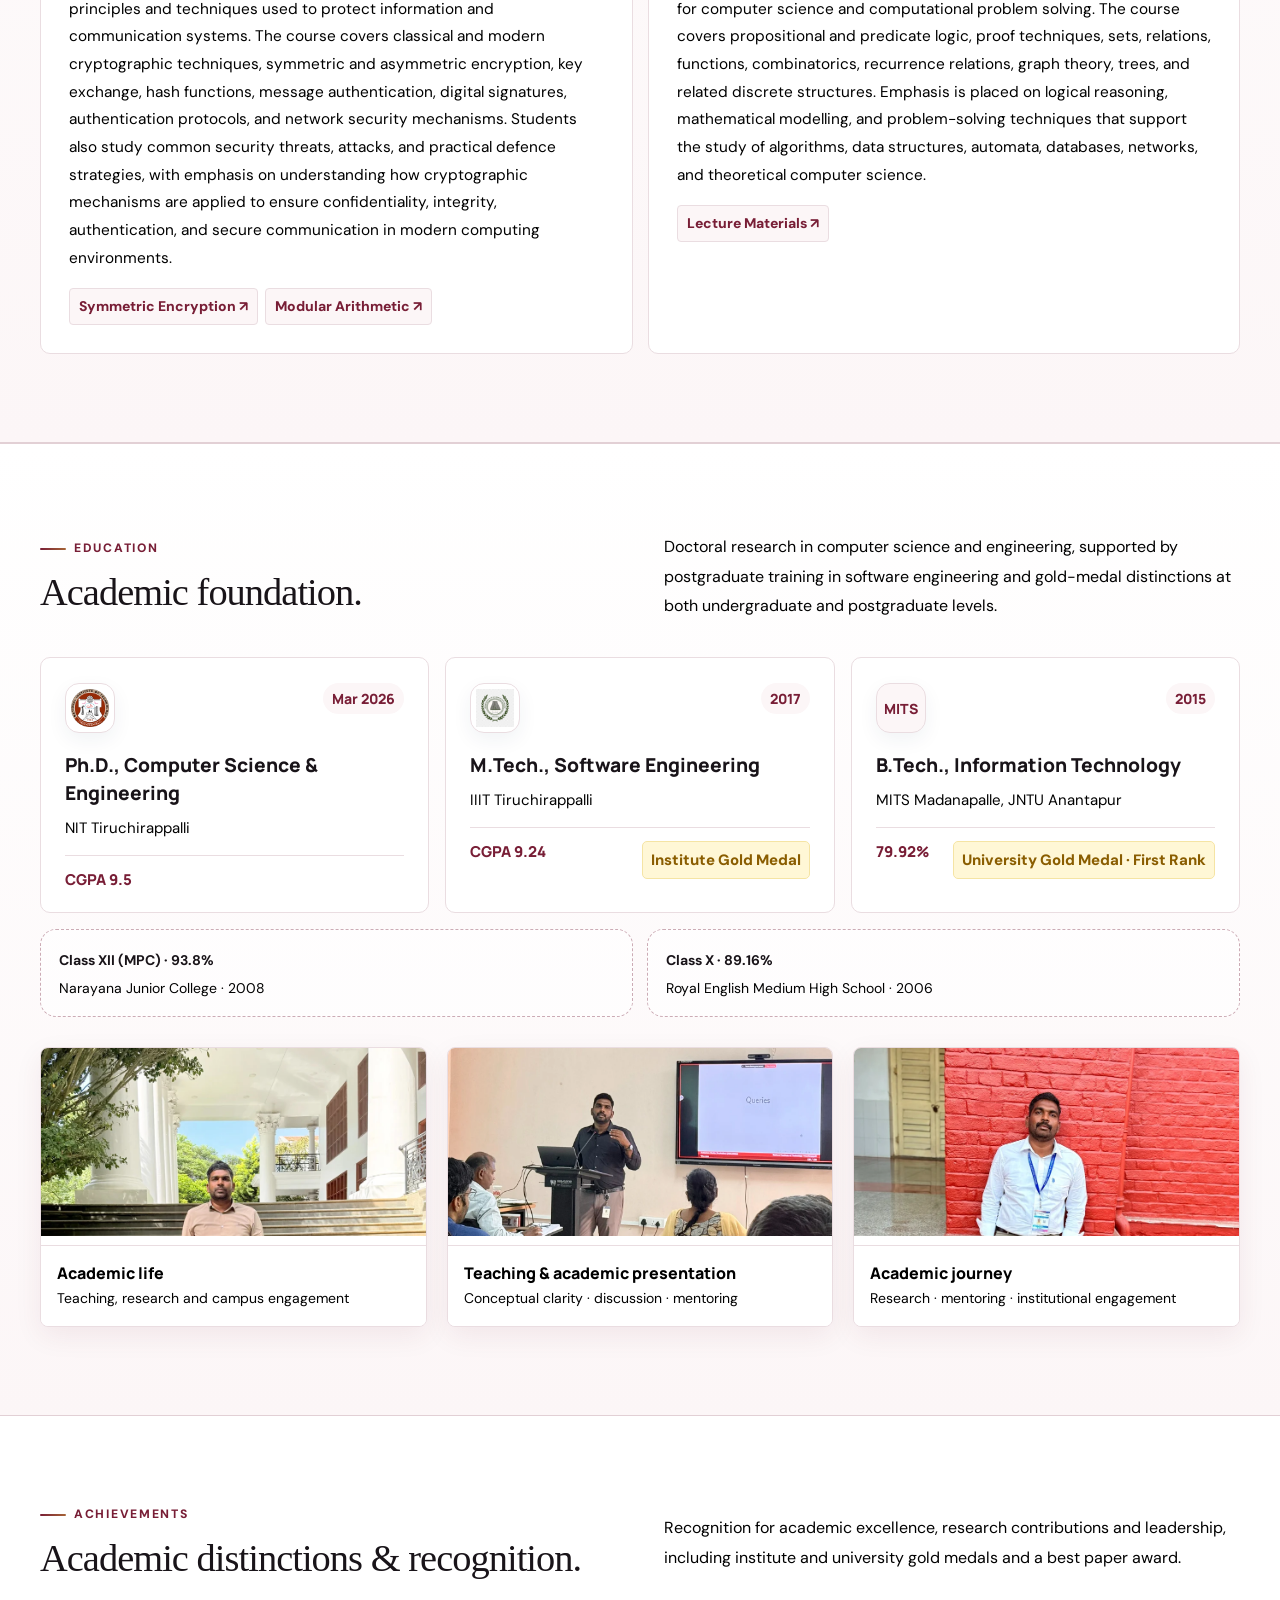
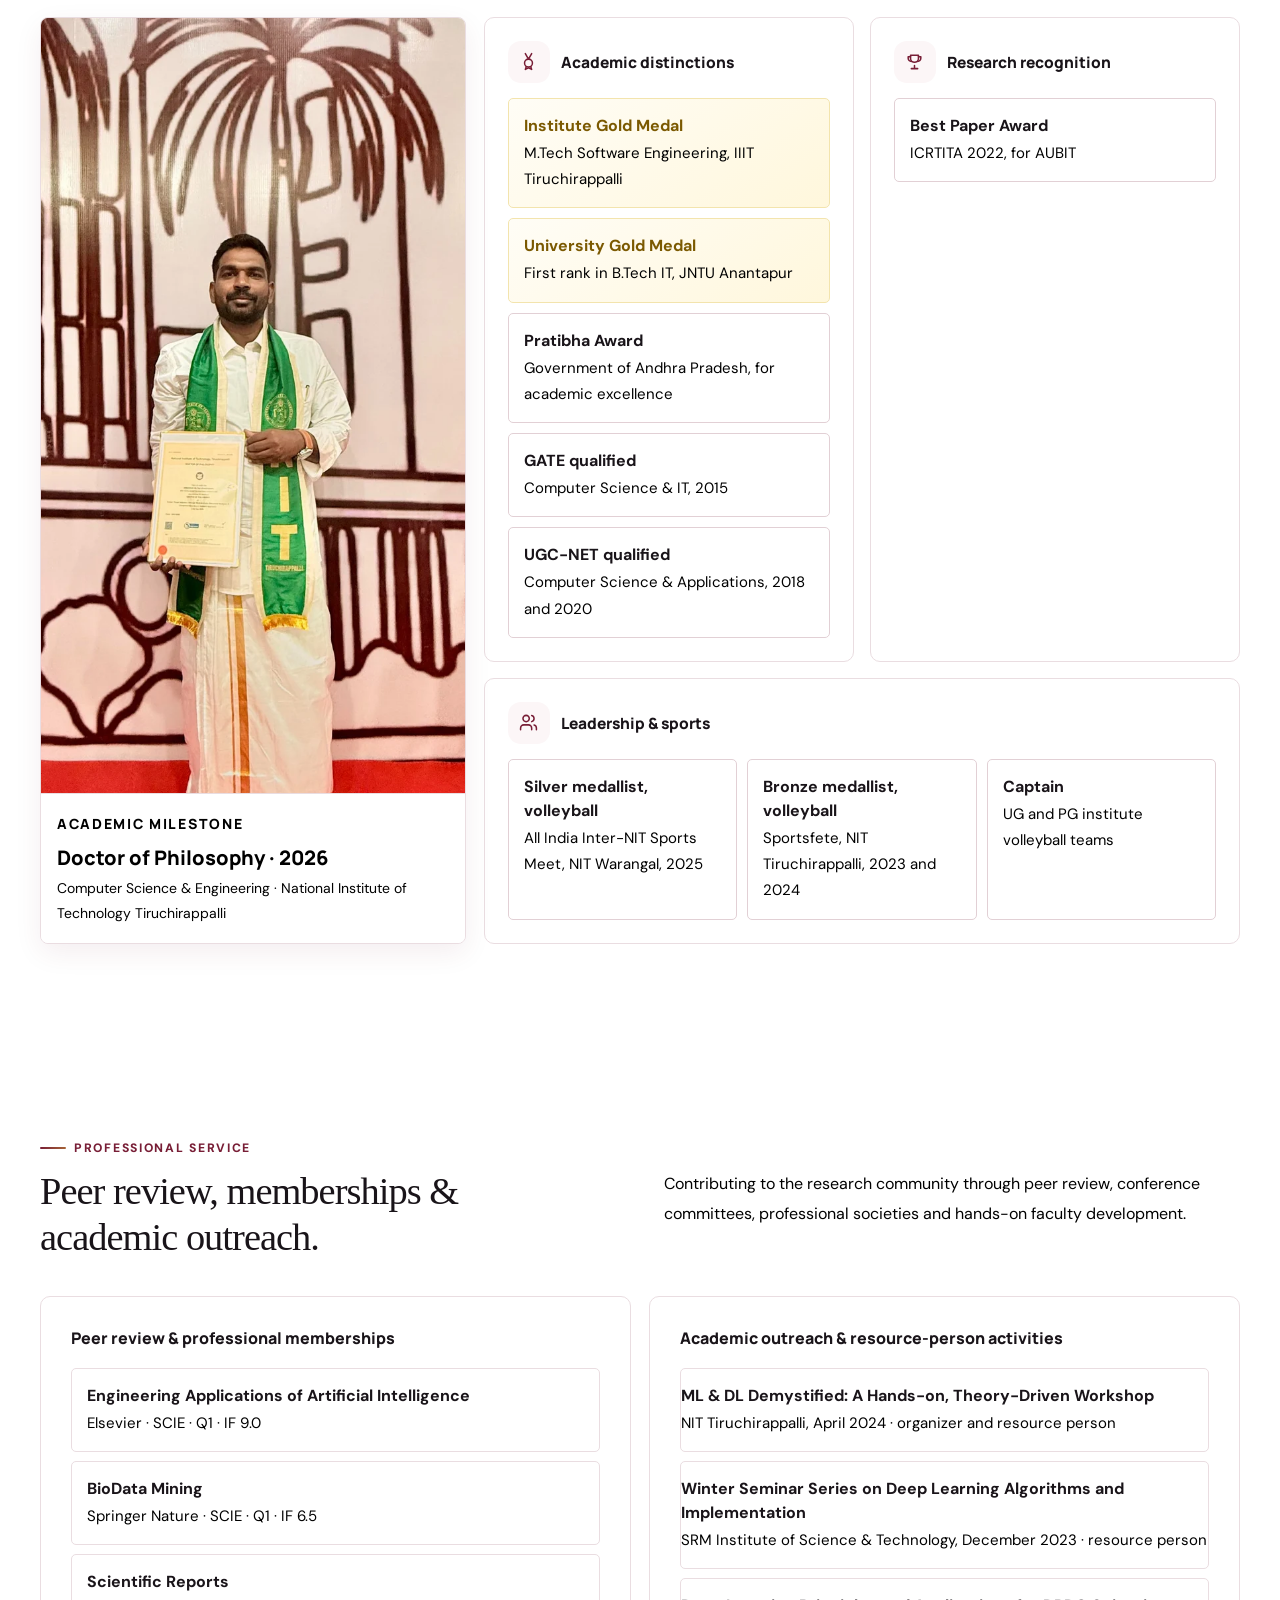
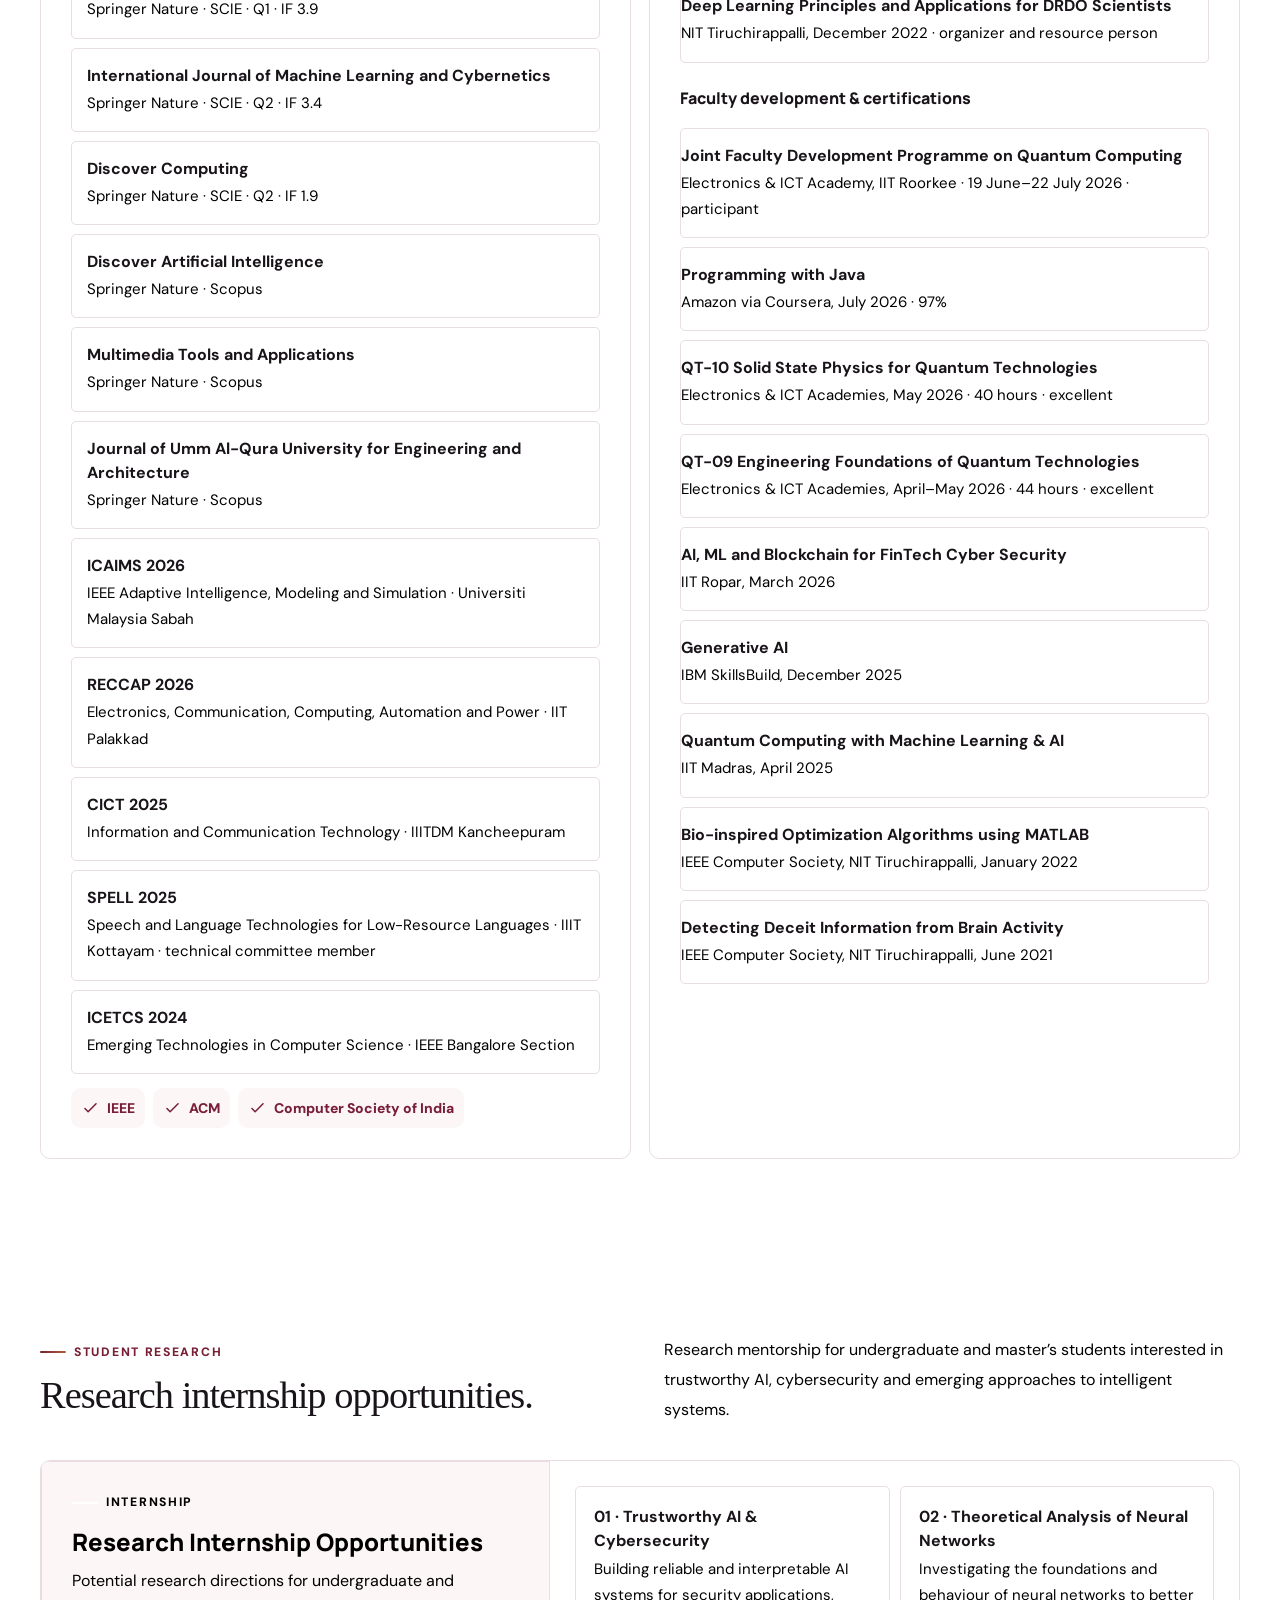
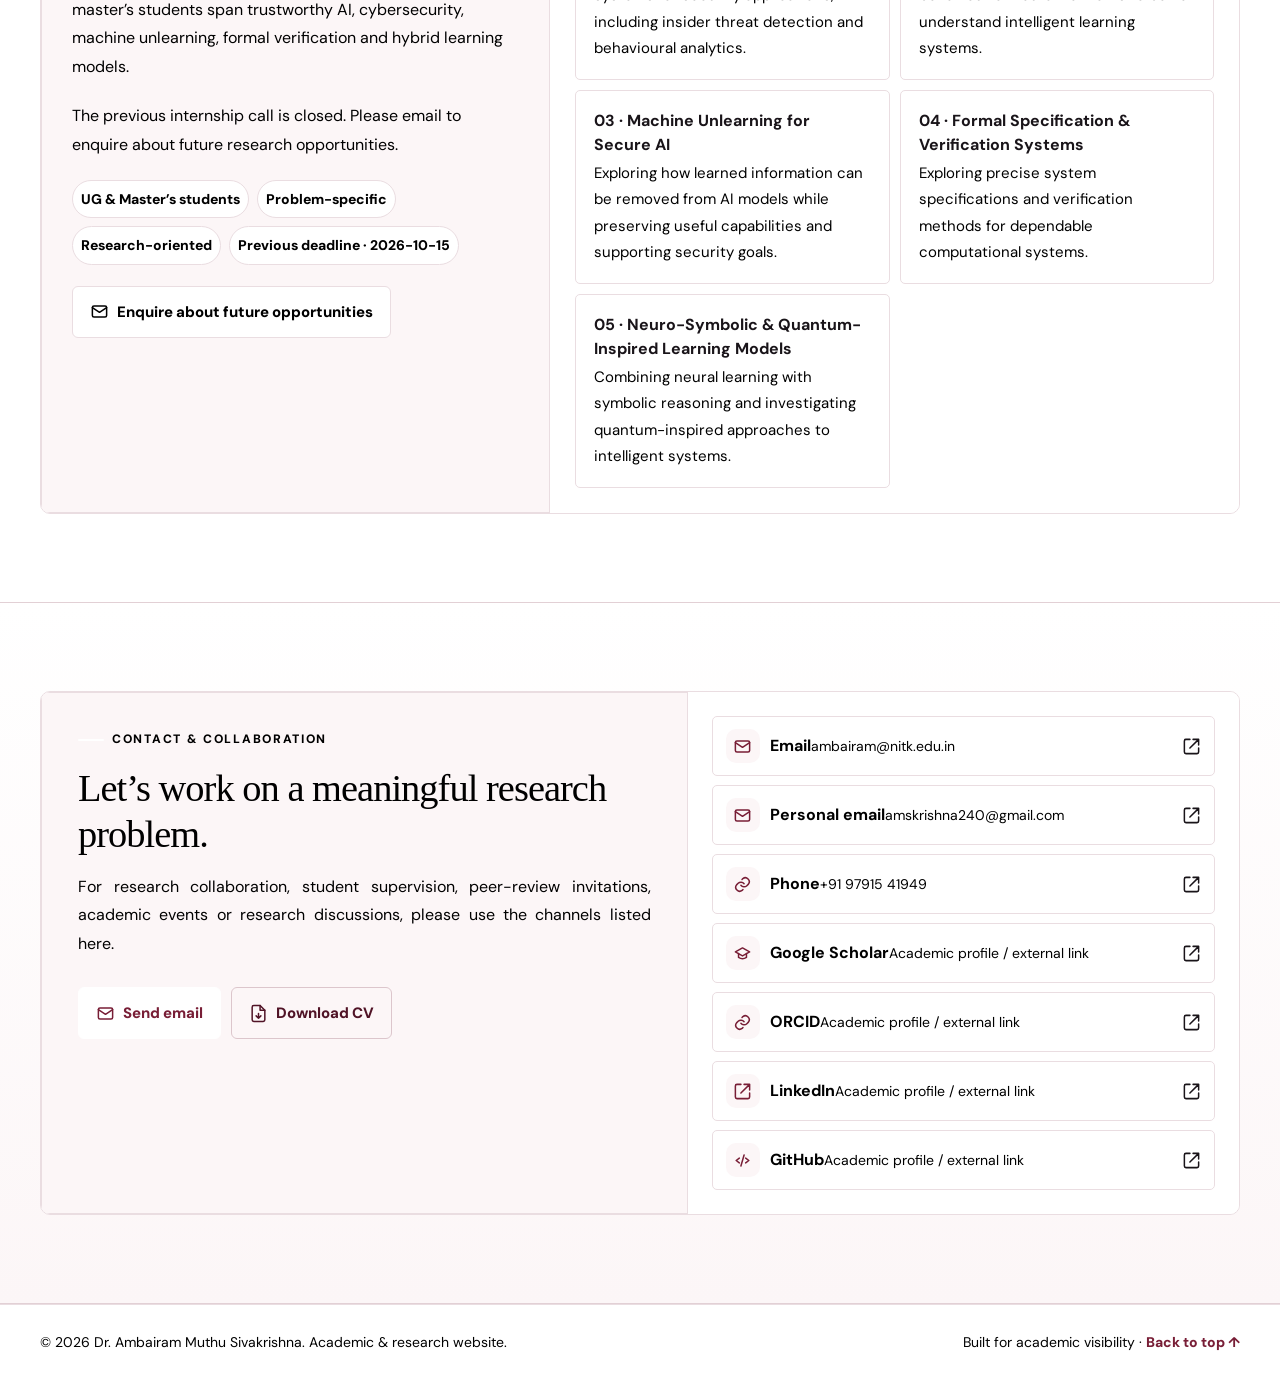
==== commit 70994c10: "Add files via upload" ====
--- a/index.html
+++ b/index.html
@@ -1,14 +1,14 @@
 <!DOCTYPE html>
-<html lang="en" data-theme="sapphire">
+<html lang="en" data-theme="maroon">
 <head>
 <meta charset="utf-8">
 <meta name="viewport" content="width=device-width, initial-scale=1">
-<meta name="theme-color" content="#1d4ed8">
+<meta name="theme-color" content="#781e36">
 <title>Dr. Ambairam Muthu Sivakrishna | Academic & Research Profile</title>
-<meta name="description" content="Academic and research website of Dr. Ambairam Muthu Sivakrishna, Assistant Professor and researcher in trustworthy AI, insider threat detection, causal AI, graph learning and quantum machine learning.">
+<meta name="description" content="Academic and research website of Dr. Ambairam Muthu Sivakrishna, Assistant Professor in Information Technology at NITK Surathkal, researching trustworthy AI, machine unlearning, neural network theory, formal verification and quantum-inspired learning.">
 <meta name="author" content="Dr. Ambairam Muthu Sivakrishna">
 <meta property="og:title" content="Dr. Ambairam Muthu Sivakrishna | Academic & Research Profile">
-<meta property="og:description" content="Trustworthy AI · Behavioural Cybersecurity · Causal Intelligence · Quantum Machine Learning">
+<meta property="og:description" content="Trustworthy AI & Cybersecurity · Machine Unlearning · Formal Verification · Neuro-Symbolic & Quantum-Inspired Learning">
 <meta property="og:type" content="website">
 <link rel="preconnect" href="https://fonts.googleapis.com">
 <link rel="preconnect" href="https://fonts.gstatic.com" crossorigin>
@@ -107,6 +107,7 @@
 @media(prefers-reduced-motion:reduce){html{scroll-behavior:auto}.heroBlob,.miniFloat,.orbitRing{animation:none}.reveal,.stagger>*{opacity:1!important;transform:none!important;transition:none!important}.photoCard{transition:none}}
 </style>
 <link rel="stylesheet" href="academic.css">
+<link rel="stylesheet" href="refined.css">
 </head>
 <body>
 <div class="scrollProgress" id="scrollProgress"></div>
@@ -117,10 +118,10 @@
       <span class="brandMark">AMS</span>
       <span class="brandText"><strong>Dr. Ambairam M. Sivakrishna</strong><span>Academic · Researcher · Educator</span></span>
     </a>
-    <nav class="navlinks" aria-label="Primary navigation"><a href="#profile">Profile</a><a href="#research">Research</a><a href="#publications">Publications</a><a href="#experience">Appointments</a><a href="#education">Education</a><a href="#teaching">Teaching</a><div class="navMore"><button class="navMoreBtn" aria-haspopup="true">More ▾</button><div class="navMoreMenu"><a href="#achievements">Honours</a><a href="#service">Service</a><a href="#opportunities">Opportunities</a><a href="#contact">Contact</a></div></div></nav>
+    <nav class="navlinks" aria-label="Primary navigation"><a href="#profile">Profile</a><a href="#research">Research</a><a href="#publications">Publications</a><a href="#experience">Appointments</a><a href="#teaching">Teaching</a><a href="#education">Education</a><div class="navMore"><button class="navMoreBtn" aria-haspopup="true">More ▾</button><div class="navMoreMenu"><a href="#achievements">Honours</a><a href="#service">Service</a><a href="#opportunities">Opportunities</a><a href="#contact">Contact</a></div></div></nav>
     <div class="navTools">
       <div class="palette" aria-label="Colour theme">
-        <button class="swatch blue" data-theme="sapphire" aria-label="Blue theme" aria-pressed="true"></button>
+        <button class="swatch blue" data-theme="maroon" aria-label="Blue theme" aria-pressed="true"></button>
         <button class="swatch maroon" data-theme="maroon" aria-label="Maroon theme" aria-pressed="false"></button>
         <button class="swatch teal" data-theme="teal" aria-label="Teal theme" aria-pressed="false"></button>
       </div>
@@ -129,7 +130,7 @@
     </div>
   </div>
 </header>
-<nav class="mobileNav" id="mobileNav" aria-label="Mobile navigation"><a href="#profile">Profile</a><a href="#research">Research</a><a href="#publications">Publications</a><a href="#experience">Appointments</a><a href="#education">Education</a><a href="#teaching">Teaching</a><a href="#achievements">Honours</a><a href="#service">Service</a><a href="#opportunities">Opportunities</a><a href="#contact">Contact</a></nav>
+<nav class="mobileNav" id="mobileNav" aria-label="Mobile navigation"><a href="#profile">Profile</a><a href="#research">Research</a><a href="#publications">Publications</a><a href="#experience">Appointments</a><a href="#teaching">Teaching</a><a href="#education">Education</a><a href="#achievements">Honours</a><a href="#service">Service</a><a href="#opportunities">Opportunities</a><a href="#contact">Contact</a></nav>
 
 <main id="main">
 <section class="hero" id="home">
@@ -139,8 +140,8 @@
       <div class="heroBadge"><span class="dot"></span> Academic & Research Profile</div>
       <h1 id="heroName">Dr. Ambairam <span>Muthu Sivakrishna</span></h1>
       <p class="heroHeadline" id="heroHeadline"></p>
-      <p class="heroLead">Building trustworthy, explainable and security-aware intelligent systems with emphasis on behavioural cybersecurity, causal reasoning and emerging quantum learning.</p>
-      <div class="heroRole" id="heroRole"></div><div class="heroAffiliation"><img src="assets/alliance-university.png" alt="Alliance University logo"><div><b>Alliance University, Bengaluru</b><span>School of Advanced Computing · Current faculty appointment</span></div></div>
+      <p class="heroLead">Researching secure and dependable intelligent systems through trustworthy AI, machine unlearning, neural network theory and formal methods.</p>
+      <div class="heroRole" id="heroRole"></div><div class="heroAffiliation"><img src="assets/nitk-mark.svg" alt="NITK Surathkal text badge"><div><b>National Institute of Technology Karnataka, Surathkal</b><span>Department of Information Technology · Current faculty appointment</span></div></div>
       <div class="heroActions"><a class="btn primary" href="#research" id="researchBtn"></a><a class="btn secondary" id="heroCv" href="#"></a><a class="btn soft" href="#opportunities" id="oppBtn"></a></div>
       <div class="socialRow" id="socials"></div>
     </div>
@@ -164,7 +165,7 @@
 
 <section class="section frame" id="research">
   <div class="wrap">
-    <div class="sectionHead"><div><span class="sectionNumber">02</span><div class="kicker">Research</div><h2>Focused research problems.</h2></div><p class="sectionIntro">My work centres on dependable AI for behavioural cybersecurity, with connected directions in calibration, causality, graph learning, neuro-symbolic reasoning and quantum machine learning.</p></div>
+    <div class="sectionHead"><div><span class="sectionNumber">02</span><div class="kicker">Research</div><h2>Focused research problems.</h2></div><p class="sectionIntro">Five connected research interests guide my work: trustworthy AI and cybersecurity, neural network theory, machine unlearning, formal specification and verification, and neuro-symbolic and quantum-inspired learning.</p></div>
     <div class="researchLayout">
       <article class="panel researchMap reveal"><h3>Research signature</h3><p>A connected view of the core themes that define my current and future research programme.</p><div class="constellation"><div class="orbitRing"></div><div class="orbitRing two"></div><div class="coreNode">Trustworthy AI<br>for Security</div><span class="rNode rn1">Insider Threats</span><span class="rNode rn2">Calibration</span><span class="rNode rn3">Causal AI</span><span class="rNode rn4">Graph Learning</span><span class="rNode rn5">Quantum ML</span><span class="rNode rn6">Neuro-Symbolic</span></div></article>
       <div class="researchCards stagger" id="researchCards"></div>
@@ -181,14 +182,23 @@
 
 <section class="section softFrame" id="experience">
   <div class="wrap">
-    <div class="sectionHead"><div><span class="sectionNumber">04</span><div class="kicker">Experience & leadership</div><h2>Academic appointments & responsibilities.</h2></div><p class="sectionIntro">Teaching and research across Alliance University, NIT Tiruchirappalli and IIIT Tiruchirappalli, alongside student mentorship and academic leadership.</p></div>
+    <div class="sectionHead"><div><span class="sectionNumber">04</span><div class="kicker">Experience & leadership</div><h2>Academic appointments & responsibilities.</h2></div><p class="sectionIntro">Teaching and research across NITK Surathkal, Alliance University, NIT Tiruchirappalli and IIIT Tiruchirappalli, alongside student mentorship and academic leadership.</p></div>
     <div class="expGrid"><article class="panel timelinePanel reveal"><h3 class="subhead">Academic appointments</h3><div class="timeline" id="experienceTimeline"></div></article><article class="panel leadershipPanel reveal"><h3 class="subhead">Academic leadership & responsibilities</h3><div class="leadershipList" id="leadershipList"></div></article></div>
   </div>
 </section>
 
+<section class="section softFrame" id="teaching">
+  <div class="wrap">
+    <div class="sectionHead"><div><span class="sectionNumber">05</span><div class="kicker">Teaching</div><h2>Teaching & course resources.</h2></div><p class="sectionIntro">Previously taught courses and selected learning resources, with an emphasis on conceptual foundations, worked examples and hands-on problem solving.</p></div>
+    <div class="teachingVisual reveal"><img src="assets/teaching.webp" alt="Academic teaching and presentation"><div class="teachingVisualText"><div class="kicker">Teaching in practice</div><h3>From foundations to research-aware problem solving.</h3><p>My classroom approach combines concept-first explanations, worked examples, computational exercises and links to real research questions in security and intelligent systems.</p></div></div>
+    <div class="teachLead"><article class="panel teachPhilosophy reveal"><h3>Teaching approach</h3><p>I emphasize conceptual clarity, step-by-step reasoning, computational practice and research awareness so that students can connect mathematical or security foundations to real systems.</p></article><div class="teachPrinciples stagger" id="teachPrinciples"></div></div>
+    <div class="courseGrid stagger" id="courseGrid"></div>
+  </div>
+</section>
+
 <section class="section softFrame" id="education">
   <div class="wrap">
-    <div class="sectionHead"><div><span class="sectionNumber">05</span><div class="kicker">Education</div><h2>Academic foundation.</h2></div><p class="sectionIntro">Doctoral research in computer science and engineering, supported by postgraduate training in software engineering and gold-medal distinctions at both undergraduate and postgraduate levels.</p></div>
+    <div class="sectionHead"><div><span class="sectionNumber">06</span><div class="kicker">Education</div><h2>Academic foundation.</h2></div><p class="sectionIntro">Doctoral research in computer science and engineering, supported by postgraduate training in software engineering and gold-medal distinctions at both undergraduate and postgraduate levels.</p></div>
     <div class="eduGrid stagger" id="eduGrid"></div><div class="earlierEdu reveal" id="earlierEdu"></div>
     <div class="academicGallery stagger" aria-label="Academic photographs">
       <figure class="academicShot"><img src="assets/academic-life.webp" alt="Dr. Ambairam Muthu Sivakrishna on an academic campus"><figcaption class="caption"><b>Academic life</b><span>Teaching, research and campus engagement</span></figcaption></figure>
@@ -198,15 +208,6 @@
   </div>
 </section>
 
-<section class="section softFrame" id="teaching">
-  <div class="wrap">
-    <div class="sectionHead"><div><span class="sectionNumber">06</span><div class="kicker">Teaching</div><h2>Teaching & course resources.</h2></div><p class="sectionIntro">Current courses and learning materials, supported by a teaching approach that combines conceptual foundations, worked examples and hands-on problem solving.</p></div>
-    <div class="teachingVisual reveal"><img src="assets/teaching.webp" alt="Academic teaching and presentation"><div class="teachingVisualText"><div class="kicker">Teaching in practice</div><h3>From foundations to research-aware problem solving.</h3><p>My classroom approach combines concept-first explanations, worked examples, computational exercises and links to real research questions in security and intelligent systems.</p></div></div>
-    <div class="teachLead"><article class="panel teachPhilosophy reveal"><h3>Teaching approach</h3><p>I emphasize conceptual clarity, step-by-step reasoning, computational practice and research awareness so that students can connect mathematical or security foundations to real systems.</p></article><div class="teachPrinciples stagger" id="teachPrinciples"></div></div>
-    <div class="courseGrid stagger" id="courseGrid"></div>
-  </div>
-</section>
-
 <section class="section frame" id="achievements">
   <div class="wrap">
     <div class="sectionHead"><div><span class="sectionNumber">07</span><div class="kicker">Achievements</div><h2>Academic distinctions & recognition.</h2></div><p class="sectionIntro">Recognition for academic excellence, research contributions and leadership, including institute and university gold medals and a best paper award.</p></div>
@@ -220,7 +221,7 @@
 <section class="section frame" id="service">
   <div class="wrap">
     <div class="sectionHead"><div><span class="sectionNumber">08</span><div class="kicker">Professional service</div><h2>Peer review, memberships & academic outreach.</h2></div><p class="sectionIntro">Contributing to the research community through peer review, conference committees, professional societies and hands-on faculty development.</p></div>
-    <div class="serviceGrid"><article class="panel servicePanel reveal"><h3 class="subhead">Peer review & professional memberships</h3><ul class="cleanList" id="serviceList"></ul><div class="membershipRow" id="membershipRow"></div></article><article class="panel servicePanel reveal"><h3 class="subhead">Academic outreach & resource-person activities</h3><div class="fdpList" id="fdpList"></div></article></div>
+    <div class="serviceGrid"><article class="panel servicePanel reveal"><h3 class="subhead">Peer review & professional memberships</h3><ul class="cleanList" id="serviceList"></ul><div class="membershipRow" id="membershipRow"></div></article><article class="panel servicePanel reveal"><h3 class="subhead">Academic outreach & resource-person activities</h3><div class="fdpList" id="fdpList"></div><h3 class="subhead">Faculty development & certifications</h3><div class="fdpList" id="fdpAttendedList"></div></article></div>
   </div>
 </section>
 
@@ -277,7 +278,7 @@
 
   // Profile
   const bio=(p.bio||'').split(/(?<=\.)\s+(?=(?:He |His ))/);const midpoint=Math.ceil(bio.length/2);const paragraphs=[bio.slice(0,midpoint).join(' '),bio.slice(midpoint).join(' ')].filter(Boolean);document.getElementById('bio').innerHTML=paragraphs.map(x=>`<p>${esc(x)}</p>`).join('');
-  document.getElementById('identityPanel').innerHTML=`<h3>Academic identity</h3><div class="identityRows"><div class="identityRow"><div class="ic">${icon('briefcase')}</div><div><b>${esc(p.title||'Assistant Professor')}</b><span>${esc(p.org||'Alliance University, Bengaluru')}</span></div></div><div class="identityRow"><div class="ic">${icon('research')}</div><div><b>Core research</b><span>Trustworthy AI · Insider Threat Detection · Causal AI · Graph Learning · Quantum ML</span></div></div><div class="identityRow"><div class="ic">${icon('users')}</div><div><b>Professional societies</b><span>IEEE · ACM · Computer Society of India</span></div></div></div>`;
+  document.getElementById('identityPanel').innerHTML=`<h3>Academic identity</h3><div class="identityRows"><div class="identityRow"><div class="ic">${icon('briefcase')}</div><div><b>${esc(p.title||'Assistant Professor')}</b><span>${esc(p.org||'National Institute of Technology Karnataka, Surathkal')}</span></div></div><div class="identityRow"><div class="ic">${icon('research')}</div><div><b>Core research</b><span>${(S.interests||[]).map(esc).join(' · ')}</span></div></div><div class="identityRow"><div class="ic">${icon('users')}</div><div><b>Professional societies</b><span>IEEE · ACM · Computer Society of India</span></div></div></div>`;
   const aff=S.affiliations||[];document.getElementById('affiliationStrip').innerHTML=aff.map(x=>`<div class="affiliation logoAff"><span class="seal logoSeal"><img src="${esc(x[2])}" alt="${esc(x[0])} logo"></span><div><b>${esc(x[0])}</b><span>${esc(x[1])}</span></div></div>`).join('');
 
   // Education
@@ -302,20 +303,22 @@
   document.getElementById('courseGrid').innerHTML=(S.courses||[]).map(c=>`<article class="panel courseCard"><div class="courseTop"><span class="courseCode">${esc(c.code)}</span><span class="term">${esc(c.term)}</span></div><h3>${esc(c.name)}</h3><p>${esc(c.note)}</p><div class="materials">${(c.materials||[]).map(m=>m.url?`<a class="material" href="${esc(m.url)}" target="_blank" rel="noopener">${esc(m.label)} ↗</a>`:`<span class="material">${esc(m.label)}</span>`).join('')}</div></article>`).join('');
 
   // Opportunities
-  const ann=(S.announcements||[]).find(a=>a.open)||(S.announcements||[])[0];const email=p.email||'ambairam.sivakrishna@alliance.edu.in';document.getElementById('oppPitch').innerHTML=`<div class="kicker">${esc(ann?.kind||'Internship')}</div><h3>${esc(ann?.title||'Research Internship Opportunities')}</h3><p>Focused mentorship for Undergraduate and Master’s students interested in research-oriented work in trustworthy AI, behavioural cybersecurity, causal reasoning, graph learning and quantum machine learning.</p><div class="oppMeta"><span class="oppChip">UG & Master’s students</span><span class="oppChip">Problem-specific</span><span class="oppChip">Research-oriented</span>${ann?.deadline?`<span class="oppChip">Current deadline · ${esc(ann.deadline)}</span>`:''}</div><a class="btn secondary" href="mailto:${esc(email)}?subject=${encodeURIComponent('Research Internship Application – [Research Area] – [Your Name]')}">${icon('mail')} Apply by email</a>`;
+  const today=new Date().toLocaleDateString('en-CA',{timeZone:'Asia/Kolkata'});const isOpen=a=>a.open&&(!a.deadline||a.deadline>=today);const ann=(S.announcements||[]).find(isOpen)||(S.announcements||[])[0];const accepting=Boolean(ann&&isOpen(ann));const email=p.email||'ambairam@nitk.edu.in';document.getElementById('oppPitch').innerHTML=`<div class="kicker">${esc(ann?.kind||'Internship')}</div><h3>${esc(ann?.title||'Research Internship Opportunities')}</h3><p>Potential research directions for undergraduate and master’s students span trustworthy AI, cybersecurity, machine unlearning, formal verification and hybrid learning models.</p><p>${accepting?'Applications are open.':'The previous internship call is closed. Please email to enquire about future research opportunities.'}</p><div class="oppMeta"><span class="oppChip">UG & Master’s students</span><span class="oppChip">Problem-specific</span><span class="oppChip">Research-oriented</span>${ann?.deadline?`<span class="oppChip">${accepting?'Deadline':'Previous deadline'} · ${esc(ann.deadline)}</span>`:''}</div><a class="btn secondary" href="mailto:${esc(email)}?subject=${encodeURIComponent('Research Internship Application – [Research Area] – [Your Name]')}">${icon('mail')} ${accepting?'Apply by email':'Enquire about future opportunities'}</a>`;
   const probs=S.researchProblems||[];document.getElementById('problemGrid').innerHTML=probs.map((x,i)=>`<div class="problem"><b>${String(i+1).padStart(2,'0')} · ${esc(x[0])}</b><span>${esc(x[1])}</span></div>`).join('');
 
-  if(ann?.body){const details=document.createElement('details');details.className='applicationDetails panel';const summary=document.createElement('summary');summary.textContent='Eligibility, research activities & how to apply';details.append(summary);const content=document.createElement('div');content.className='applicationBody';content.textContent=ann.body;details.append(content);document.querySelector('#opportunities .wrap').append(details)}
+  if(accepting&&ann?.body){const details=document.createElement('details');details.className='applicationDetails panel';const summary=document.createElement('summary');summary.textContent='Eligibility, research activities & how to apply';details.append(summary);const content=document.createElement('div');content.className='applicationBody';content.textContent=ann.body;details.append(content);document.querySelector('#opportunities .wrap').append(details)}
   // Experience and leadership
-  const instLogo=x=>/Alliance University/i.test(x.org)?'assets/alliance-university.png':/NIT Tiruchirappalli/i.test(x.org)?'assets/nit-trichy.png':/IIIT Tiruchirappalli/i.test(x.org)?'assets/iiit-trichy.png':'';document.getElementById('experienceTimeline').innerHTML=(S.teaching||[]).map(x=>{const lg=instLogo(x);return `<div class="timeItem ${lg?'withLogo':''}">${lg?`<div class="timeLogo"><img src="${lg}" alt="institution logo"></div>`:''}<div class="timeBody"><h3>${esc(x.role)}</h3><div class="where">${esc(x.org)}</div><div class="when">${esc(x.when)}</div><p>${esc(x.detail)}</p></div></div>`}).join('');
+  const instLogo=x=>/National Institute of Technology Karnataka/i.test(x.org)?'assets/nitk-mark.svg':/Alliance University/i.test(x.org)?'assets/alliance-university.png':/NIT Tiruchirappalli/i.test(x.org)?'assets/nit-trichy.png':/IIIT Tiruchirappalli/i.test(x.org)?'assets/iiit-trichy.png':'';document.getElementById('experienceTimeline').innerHTML=(S.teaching||[]).map(x=>{const lg=instLogo(x);return `<div class="timeItem ${lg?'withLogo':''}">${lg?`<div class="timeLogo"><img src="${lg}" alt="institution logo"></div>`:''}<div class="timeBody"><h3>${esc(x.role)}</h3><div class="where">${esc(x.org)}</div><div class="when">${esc(x.when)}</div><p>${esc(x.detail)}</p></div></div>`}).join('');
   document.getElementById('leadershipList').innerHTML=(S.admin||[]).map(x=>`<div class="leadershipItem"><div class="ic">${icon('users')}</div><span>${esc(x)}</span></div>`).join('');
 
   // Service
   const services=[...(S.reviewJournals||[]),...(S.reviewConfs||[])];document.getElementById('serviceList').innerHTML=services.map(x=>`<li><b>${esc(x.name)}</b><span>${esc(x.meta)}</span></li>`).join('');document.getElementById('membershipRow').innerHTML=(S.memberships||[]).map(x=>`<div class="memberChip">${icon('check')} ${esc(x.name)}</div>`).join('');document.getElementById('fdpList').innerHTML=(S.fdpDelivered||[]).map(x=>`<div class="fdpItem"><b>${esc(x.name)}</b><span>${esc(x.meta)}</span></div>`).join('');
 
+  document.getElementById('fdpAttendedList').innerHTML=(S.fdpAttended||[]).map(x=>`<div class="fdpItem"><b>${esc(x.name)}</b><span>${esc(x.meta)}</span></div>`).join('');
+
   // Contact
   document.getElementById('emailBtn').href=`mailto:${email}`;document.getElementById('emailBtn').innerHTML=`${icon('mail')} Send email`;document.getElementById('contactCv').innerHTML=`${icon('cv')} Download CV`;
-  const contacts=[['Email',email,'mail'],['Google Scholar',p.scholar,'school'],['ORCID',p.orcid?`https://orcid.org/${p.orcid}`:'','link'],['LinkedIn',p.linkedin,'external'],['GitHub',p.github,'code']].filter(x=>x[1]);document.getElementById('contactLinks').innerHTML=contacts.map(([n,u,i])=>{const href=n==='Email'?`mailto:${u}`:u;return `<a class="contactLink" href="${esc(href)}" ${n==='Email'?'':'target="_blank" rel="noopener"'}><span class="left"><span class="ic">${icon(i)}</span><span><b>${esc(n)}</b><span>${n==='Email'?esc(u):'Academic profile / external link'}</span></span></span>${icon('external')}</a>`}).join('');
+  const contacts=[['Email',email,'mail'],['Personal email',p.personalEmail,'mail'],['Phone',p.phone,'phone'],['Google Scholar',p.scholar,'school'],['ORCID',p.orcid?`https://orcid.org/${p.orcid}`:'','link'],['LinkedIn',p.linkedin,'external'],['GitHub',p.github,'code']].filter(x=>x[1]);document.getElementById('contactLinks').innerHTML=contacts.map(([n,u,i])=>{const isEmail=/email/i.test(n);const href=isEmail?`mailto:${u}`:n==='Phone'?`tel:${u.replace(/[^+0-9]/g,'')}`:u;return `<a class="contactLink" href="${esc(href)}" ${isEmail||n==='Phone'?'':'target="_blank" rel="noopener"'}><span class="left"><span class="ic">${icon(i)}</span><span><b>${esc(n)}</b><span>${isEmail||n==='Phone'?esc(u):'Academic profile / external link'}</span></span></span>${icon('external')}</a>`}).join('');
   document.getElementById('copyright').textContent=`© ${new Date().getFullYear()} ${p.name||'Dr. Ambairam Muthu Sivakrishna'}. Academic & research website.`;
 
   // Theme selector
@@ -337,5 +340,7 @@
 })();
 </script>
 <script src="interactive.js"></script>
+<script data-goatcounter="https://amskrishna.goatcounter.com/count"
+        async src="https://gc.zgo.at/count.js"></script>
 </body>
 </html>
--- a/refined.css
+++ b/refined.css
@@ -0,0 +1,7 @@
+/* Professional academic profile: white, burgundy, generous spacing. */
+:root{--max:1220px;--radius:10px}
+html[data-theme="maroon"]{--primary:#781e36;--primary-dark:#501326;--accent:#a66436;--soft:#fcf6f7;--soft-2:#fff;--line:#eadde1}
+body{color:#191419;line-height:1.75}.topbar{border-bottom:1px solid var(--line);box-shadow:none}.navrow{height:82px}.brandMark{background:var(--primary);border-radius:6px}.hero{padding:78px 0 84px}.heroGrid{gap:64px;grid-template-columns:minmax(0,1.5fr) minmax(0,.85fr)}.hero h1{font-size:clamp(2.6rem,4.2vw,4.1rem);line-height:1.12}.heroHeadline{font-size:1.12rem;font-weight:600;max-width:650px}.heroLead,.sectionIntro,.bioPanel p,.researchCard p,.courseCard p,.oppPitch p{text-align:left;hyphens:none}.heroLead{max-width:630px;font-size:1rem}.heroRole{line-height:1.6}.heroAffiliation{padding-top:20px;border-top:1px solid var(--line)}.photoStage,.photoCard{min-height:460px}.photoCard{border-radius:10px}.photoFrameBack{background:#781e36;border-radius:10px}.photoOverlay{border-radius:6px}.btn,.socialLink{border-radius:6px}.btn.primary{box-shadow:none}.statsFrame{border-block:1px solid var(--line);background:#fff}.stat strong{color:var(--primary)}.section{padding:88px 0}.sectionHead{gap:48px;margin-bottom:36px}.section h2{max-width:560px}.kicker{letter-spacing:.14em;font-size:.76rem}.sectionIntro{max-width:620px}.panel{box-shadow:none;border-color:var(--line)}.bioPanel{padding:34px}.identityPanel{padding:30px}.identityPanel::after{display:none}.identityRow span{line-height:1.65}.affiliationStrip{grid-template-columns:repeat(2,minmax(0,1fr))}.affiliation{background:#fff}.researchLayout{grid-template-columns:minmax(260px,.8fr) minmax(0,1.2fr);gap:26px}.researchMap{padding:28px;min-height:0}.researchControls{gap:8px}.researchControls button{border-radius:6px;line-height:1.55;text-align:left;font-size:.94rem;padding:13px 15px}.researchControls button[aria-selected="true"]{background:var(--primary);color:#fff;border-color:var(--primary)}.researchCards .researchCard{padding:34px;min-height:440px}.researchCards .researchCard h3{font-family:Georgia,serif;font-size:1.9rem;line-height:1.3;font-weight:500}.researchCard:hover{transform:none;box-shadow:none}.relatedResearch{margin-top:26px;padding-top:20px}.tag{font-size:.78rem}.featuredPub{padding:30px}.pubItem{padding:24px 0}.pubTitle{line-height:1.55}.pubMeta{white-space:normal;max-width:190px}.publicationChart{background:#fff}.courseCard{padding:28px}.courseCard p{font-size:.96rem}.courseTop .term{white-space:normal}.academicGallery{grid-template-columns:repeat(3,minmax(0,1fr))}.academicShot,.academicShot:first-child{min-height:280px}.servicePanel{padding:30px}.servicePanel .subhead{margin-top:24px}.servicePanel .subhead:first-child{margin-top:0}.fdpItem{padding:15px 0}.contactPitch{padding:36px}.contactLink{overflow-wrap:anywhere}.heroBlob,.orbitRing{display:none}a:focus-visible,button:focus-visible{outline:3px solid var(--primary);outline-offset:4px}
+@media(max-width:1080px){.researchLayout,.heroGrid{gap:32px}.affiliationStrip{grid-template-columns:repeat(2,minmax(0,1fr))}.researchLayout{grid-template-columns:1fr}.researchCards .researchCard{min-height:0}}
+@media(max-width:760px){.wrap{width:calc(100% - 36px)}.navrow{height:74px}.hero{padding:42px 0 50px}.heroGrid{grid-template-columns:1fr;gap:34px}.hero h1{font-size:2.7rem}.heroHeadline{font-size:1.05rem}.heroRole{font-size:.9rem}.photoStage,.photoCard{min-height:380px}.section{padding:58px 0}.sectionHead{grid-template-columns:1fr;gap:16px}.section h2{font-size:2.15rem}.bioPanel,.identityPanel,.servicePanel{padding:24px}.affiliationStrip,.academicGallery{grid-template-columns:1fr}.researchCards .researchCard{padding:25px}.researchCards .researchCard h3{font-size:1.65rem}.pubMeta{max-width:none}.statsGrid .stat{display:block}.contactPitch{padding:25px}.heroActions .btn{width:auto}.publicationSearch input{width:100%}}
+@media(prefers-reduced-motion:reduce){*,*::before,*::after{animation:none!important;transition:none!important;scroll-behavior:auto!important}.reveal{opacity:1!important;transform:none!important}}
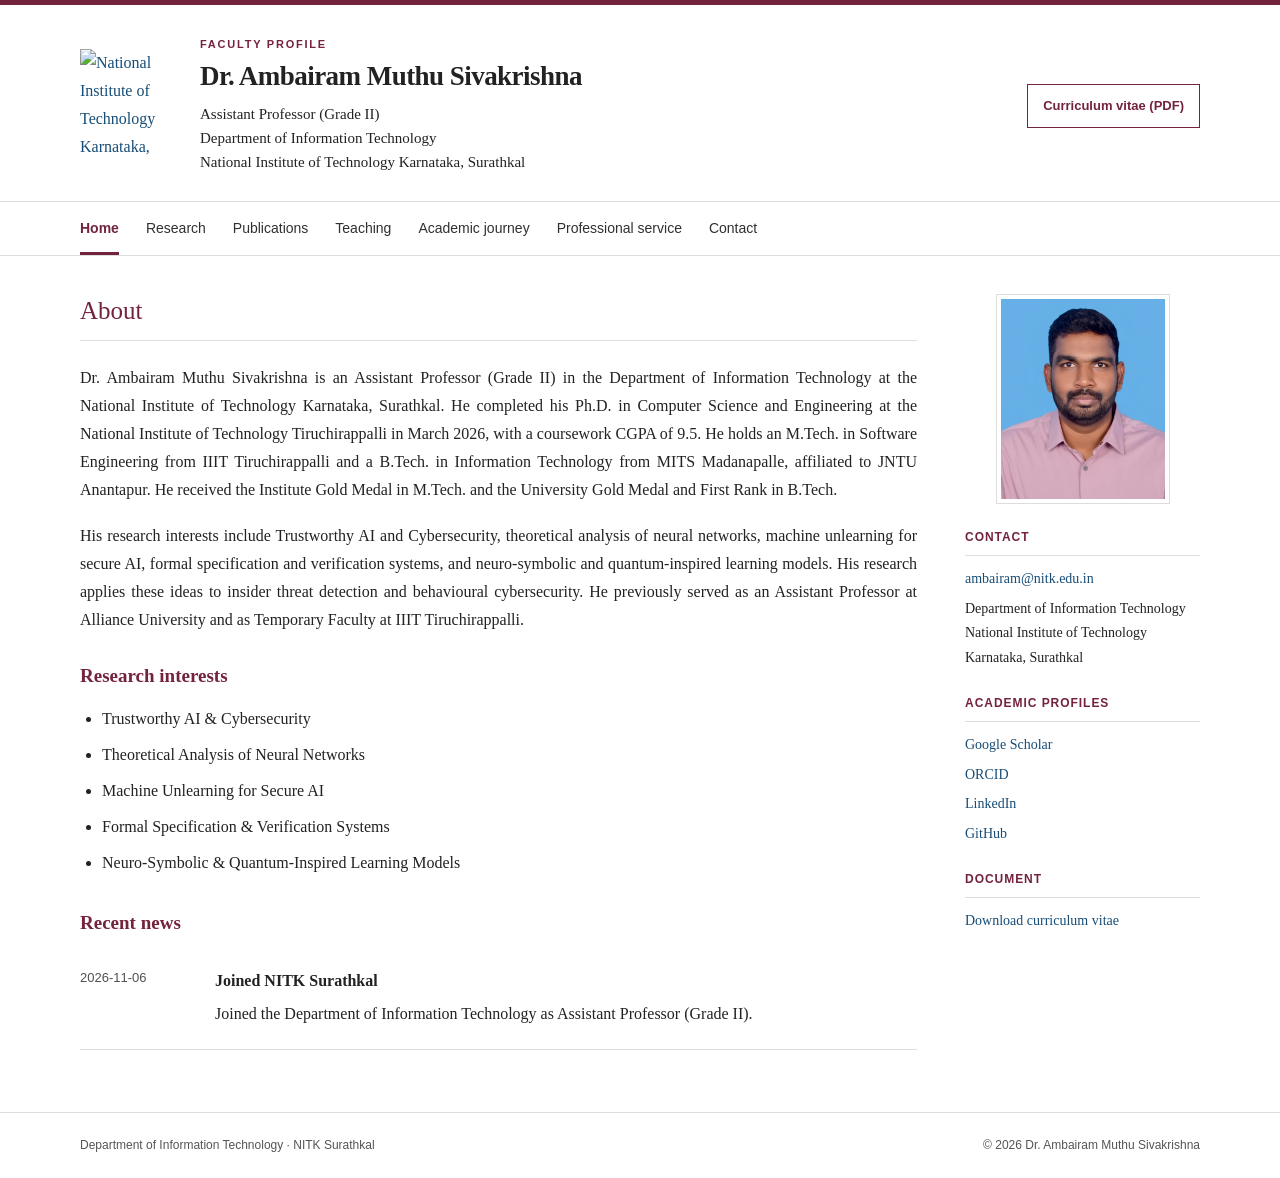
==== commit 09490378: "Add files via upload" ====
--- a/index.html
+++ b/index.html
@@ -1,346 +1,16 @@
-<!DOCTYPE html>
-<html lang="en" data-theme="maroon">
+<!doctype html>
+<html lang="en">
 <head>
-<meta charset="utf-8">
-<meta name="viewport" content="width=device-width, initial-scale=1">
-<meta name="theme-color" content="#781e36">
-<title>Dr. Ambairam Muthu Sivakrishna | Academic & Research Profile</title>
-<meta name="description" content="Academic and research website of Dr. Ambairam Muthu Sivakrishna, Assistant Professor in Information Technology at NITK Surathkal, researching trustworthy AI, machine unlearning, neural network theory, formal verification and quantum-inspired learning.">
-<meta name="author" content="Dr. Ambairam Muthu Sivakrishna">
-<meta property="og:title" content="Dr. Ambairam Muthu Sivakrishna | Academic & Research Profile">
-<meta property="og:description" content="Trustworthy AI & Cybersecurity · Machine Unlearning · Formal Verification · Neuro-Symbolic & Quantum-Inspired Learning">
-<meta property="og:type" content="website">
-<link rel="preconnect" href="https://fonts.googleapis.com">
-<link rel="preconnect" href="https://fonts.gstatic.com" crossorigin>
-<link href="https://fonts.googleapis.com/css2?family=DM+Sans:wght@400;500;600;700&family=Manrope:wght@500;600;700;800&display=swap" rel="stylesheet">
-<link rel="icon" href="data:image/svg+xml,%3Csvg xmlns='http://www.w3.org/2000/svg' viewBox='0 0 64 64'%3E%3Crect width='64' height='64' rx='16' fill='%231d4ed8'/%3E%3Cpath d='M14 45L27 16h10l13 29h-9l-2.7-6.3H25.7L23 45h-9zm14.3-13.7h7.4L32 22.5z' fill='white'/%3E%3C/svg%3E">
-<style>
-:root{
-  --primary:#1d4ed8;--primary-2:#2563eb;--primary-dark:#0f2f75;--accent:#06b6d4;
-  --accent-2:#7c3aed;--soft:#eef6ff;--soft-2:#f7fbff;--wash:#e8f2ff;
-  --ink:#12213a;--muted:#637086;--line:#dbe5f2;--surface:#fff;--bg:#f8fbff;
-  --shadow:0 18px 55px rgba(26,63,117,.10);--shadow-sm:0 9px 28px rgba(26,63,117,.07);
-  --radius:24px;--radius-sm:16px;--max:1180px;
-}
-html[data-theme="maroon"]{
-  --primary:#8a1538;--primary-2:#b4235a;--primary-dark:#551026;--accent:#d79b17;
-  --accent-2:#7c2d55;--soft:#fff2f5;--soft-2:#fffafb;--wash:#fde7ed;
-  --line:#ead9df;--bg:#fffafb;--shadow:0 18px 55px rgba(102,19,48,.10);--shadow-sm:0 9px 28px rgba(102,19,48,.07)
-}
-html[data-theme="teal"]{
-  --primary:#0f766e;--primary-2:#0d9488;--primary-dark:#115e59;--accent:#4f46e5;
-  --accent-2:#0ea5e9;--soft:#edfffb;--soft-2:#f7fffd;--wash:#dff9f4;
-  --line:#d5e8e4;--bg:#f8fffd;--shadow:0 18px 55px rgba(15,118,110,.10);--shadow-sm:0 9px 28px rgba(15,118,110,.07)
-}
-*{box-sizing:border-box}html{scroll-behavior:smooth;scroll-padding-top:86px}body{margin:0;background:var(--bg);color:var(--ink);font-family:"DM Sans",system-ui,sans-serif;line-height:1.65;-webkit-font-smoothing:antialiased}body.menu-open{overflow:hidden}
-a{color:inherit}img{display:block;max-width:100%}button{font:inherit}.wrap{width:min(var(--max),calc(100% - 40px));margin:auto}.skip{position:absolute;left:-9999px}.skip:focus{left:16px;top:16px;z-index:3000;background:#fff;padding:10px 14px;border:1px solid var(--line);border-radius:10px}.icon{width:19px;height:19px;display:inline-block;vertical-align:middle}.icon-lg{width:25px;height:25px}.muted{color:var(--muted)}
-.scrollProgress{position:fixed;top:0;left:0;height:3px;width:0;background:linear-gradient(90deg,var(--primary),var(--accent));z-index:2500;transition:width .08s linear}
-
-/* Header */
-.topbar{position:sticky;top:0;z-index:1500;background:rgba(255,255,255,.88);backdrop-filter:blur(18px);border-bottom:1px solid color-mix(in srgb,var(--line) 75%,transparent)}
-.navrow{height:78px;display:flex;align-items:center;justify-content:space-between;gap:18px}.brand{display:flex;align-items:center;gap:11px;text-decoration:none;min-width:max-content}.brandMark{width:42px;height:42px;border-radius:13px;background:linear-gradient(145deg,var(--primary),var(--primary-dark));display:grid;place-items:center;color:white;font:800 15px/1 Manrope;box-shadow:0 8px 20px color-mix(in srgb,var(--primary) 20%,transparent)}.brandText strong{font:800 14px/1.25 Manrope;display:block;letter-spacing:-.015em}.brandText span{font-size:14px;color:var(--muted)}
-.navlinks{display:flex;align-items:center;gap:2px}.navlinks a,.navMoreBtn{font-size:14px;font-weight:700;text-decoration:none;color:var(--muted);padding:9px 8px;border-radius:10px;border:0;background:transparent;cursor:pointer;transition:.2s}.navlinks a:hover,.navlinks a.active,.navMoreBtn:hover{color:var(--primary);background:var(--soft)}.navMore{position:relative}.navMoreMenu{display:none;position:absolute;top:calc(100% + 10px);right:0;min-width:190px;padding:8px;background:#fff;border:1px solid var(--line);border-radius:14px;box-shadow:var(--shadow)}.navMore:hover .navMoreMenu,.navMore:focus-within .navMoreMenu{display:grid}.navMoreMenu a{padding:10px 11px}
-.navTools{display:flex;align-items:center;gap:8px}.palette{display:flex;align-items:center;gap:6px;padding:5px;border:1px solid var(--line);border-radius:999px;background:white}.swatch{width:23px;height:23px;border-radius:50%;border:2px solid white;box-shadow:0 0 0 1px var(--line);cursor:pointer;transition:.2s}.swatch:hover{transform:scale(1.08)}.swatch[aria-pressed="true"]{box-shadow:0 0 0 2px var(--primary)}.swatch.blue{background:#1d4ed8}.swatch.maroon{background:#8a1538}.swatch.teal{background:#0f766e}.iconBtn{width:40px;height:40px;border-radius:12px;border:1px solid var(--line);background:white;color:var(--ink);display:grid;place-items:center;cursor:pointer}.menuBtn{display:none}.mobileNav{display:none}
-
-/* Hero */
-.hero{position:relative;overflow:hidden;padding:82px 0 62px;background:linear-gradient(180deg,#fff 0%,var(--soft-2) 100%);border-bottom:1px solid var(--line)}
-.hero::before{content:"";position:absolute;inset:0;background-image:radial-gradient(circle at 83% 15%,color-mix(in srgb,var(--accent) 14%,transparent),transparent 22%),radial-gradient(circle at 8% 75%,color-mix(in srgb,var(--primary) 9%,transparent),transparent 28%),radial-gradient(circle,color-mix(in srgb,var(--primary) 16%,transparent) 1.2px,transparent 1.2px);background-size:auto,auto,28px 28px;mask-image:linear-gradient(90deg,#000 0%,rgba(0,0,0,.55) 55%,transparent 100%);opacity:.85}
-.heroBlob{position:absolute;border-radius:999px;filter:blur(2px);pointer-events:none;animation:float 8s ease-in-out infinite}.blob1{width:190px;height:190px;right:6%;top:8%;background:linear-gradient(135deg,color-mix(in srgb,var(--primary) 12%,white),color-mix(in srgb,var(--accent) 16%,white));opacity:.65}.blob2{width:110px;height:110px;right:31%;bottom:2%;background:color-mix(in srgb,var(--accent-2) 11%,white);animation-delay:-3s}@keyframes float{50%{transform:translateY(-12px) translateX(8px)}}
-.heroGrid{position:relative;display:grid;grid-template-columns:1.18fr .82fr;align-items:center;gap:68px}.heroBadge{display:inline-flex;align-items:center;gap:9px;padding:8px 12px;border:1px solid color-mix(in srgb,var(--primary) 20%,var(--line));background:color-mix(in srgb,var(--soft) 72%,white);border-radius:999px;color:var(--primary);font-size:14px;font-weight:800;letter-spacing:.035em}.heroBadge .dot{width:8px;height:8px;border-radius:50%;background:#22a06b;box-shadow:0 0 0 5px rgba(34,160,107,.11)}
-.hero h1{font:800 clamp(2.8rem,5.2vw,5rem)/1.01 Manrope;margin:20px 0 16px;letter-spacing:-.058em;max-width:760px}.hero h1 span{color:var(--primary)}.heroHeadline{font:700 clamp(1.08rem,1.8vw,1.35rem)/1.4 Manrope;color:var(--ink);max-width:760px;margin:0}.heroLead{font-size:15.5px;color:var(--muted);max-width:720px;margin:15px 0 0}.heroRole{margin-top:16px;font-size:14px;font-weight:700;color:var(--primary-dark);display:flex;align-items:center;gap:8px}.heroActions{display:flex;flex-wrap:wrap;gap:11px;margin-top:28px}.btn{display:inline-flex;align-items:center;justify-content:center;gap:8px;padding:12px 17px;border-radius:12px;font-size:14px;font-weight:800;text-decoration:none;border:1px solid transparent;transition:.22s}.btn.primary{background:var(--primary);color:#fff;box-shadow:0 10px 24px color-mix(in srgb,var(--primary) 18%,transparent)}.btn.primary:hover{transform:translateY(-2px);background:var(--primary-dark)}.btn.secondary{background:white;border-color:var(--line);color:var(--ink)}.btn.secondary:hover{transform:translateY(-2px);border-color:color-mix(in srgb,var(--primary) 28%,var(--line));color:var(--primary)}.btn.soft{background:var(--soft);color:var(--primary);border-color:color-mix(in srgb,var(--primary) 12%,var(--line))}
-.socialRow{display:flex;flex-wrap:wrap;gap:9px;margin-top:22px}.socialLink{display:inline-flex;align-items:center;gap:7px;font-size:14px;font-weight:700;text-decoration:none;color:var(--muted);padding:8px 10px;border-radius:10px;transition:.2s}.socialLink:hover{background:var(--soft);color:var(--primary)}
-.photoStage{position:relative;min-height:435px;display:grid;place-items:center;perspective:900px}.photoFrameBack{position:absolute;width:322px;height:376px;border-radius:32px;background:linear-gradient(145deg,var(--primary),var(--accent));transform:translate(27px,-16px) rotate(4deg);opacity:.96;box-shadow:0 26px 60px color-mix(in srgb,var(--primary) 17%,transparent)}.photoFrameMid{position:absolute;width:318px;height:372px;border-radius:32px;border:2px solid color-mix(in srgb,var(--primary) 24%,white);transform:translate(-24px,19px) rotate(-3deg);background:var(--soft)}.photoCard{position:relative;width:316px;height:372px;border-radius:30px;overflow:hidden;background:#eaf0f7;border:6px solid white;box-shadow:0 28px 70px rgba(25,53,96,.18);transition:transform .18s ease;transform-style:preserve-3d}.photoCard img{width:100%;height:100%;object-fit:cover}.photoOverlay{position:absolute;left:18px;right:18px;bottom:18px;padding:11px 13px;border-radius:14px;background:rgba(255,255,255,.88);backdrop-filter:blur(10px);border:1px solid rgba(255,255,255,.75);box-shadow:0 8px 24px rgba(20,46,85,.10)}.photoOverlay b{display:block;font:800 14px Manrope;color:var(--ink)}.photoOverlay span{display:block;font-size:14px;color:var(--muted);margin-top:2px}.miniFloat{position:absolute;display:flex;align-items:center;gap:8px;padding:9px 11px;border-radius:13px;background:#fff;border:1px solid var(--line);box-shadow:var(--shadow-sm);font-size:14px;font-weight:800;color:var(--primary);animation:float 7s ease-in-out infinite}.miniFloat.one{top:56px;left:8px}.miniFloat.two{right:-2px;bottom:65px;animation-delay:-2s}
-.statsFrame{position:relative;margin-top:-1px;background:#fff;border-bottom:1px solid var(--line)}.statsGrid{display:grid;grid-template-columns:1.2fr repeat(4,.55fr);align-items:stretch}.statsIntro{padding:22px 24px 22px 0;display:flex;align-items:center;gap:12px}.statsIntroIcon{width:42px;height:42px;border-radius:13px;background:var(--soft);color:var(--primary);display:grid;place-items:center}.statsIntro b{font:800 14px Manrope;display:block}.statsIntro span{font-size:14px;color:var(--muted)}.stat{padding:20px 18px;border-left:1px solid var(--line)}.stat strong{font:800 25px/1 Manrope;color:var(--primary);display:block}.stat span{font-size:14px;text-transform:uppercase;letter-spacing:.07em;color:var(--muted);display:block;margin-top:5px}
-
-/* Sections */
-.section{padding:88px 0;scroll-margin-top:82px}.section.frame{background:white}.section.softFrame{background:linear-gradient(180deg,var(--soft-2),var(--soft));border-top:1px solid color-mix(in srgb,var(--primary) 7%,var(--line));border-bottom:1px solid color-mix(in srgb,var(--primary) 7%,var(--line))}.sectionHead{display:grid;grid-template-columns:.62fr 1.38fr;gap:44px;align-items:end;margin-bottom:38px}.kicker{display:flex;align-items:center;gap:8px;color:var(--primary);font-size:14px;font-weight:800;letter-spacing:.13em;text-transform:uppercase}.kicker::before{content:"";width:26px;height:2px;border-radius:99px;background:linear-gradient(90deg,var(--primary),var(--accent))}.section h2{font:800 clamp(2rem,3.8vw,3rem)/1.08 Manrope;letter-spacing:-.045em;margin:9px 0 0}.sectionIntro{color:var(--muted);font-size:15.5px;max-width:690px;margin:0}.panel{background:#fff;border:1px solid var(--line);border-radius:var(--radius);box-shadow:var(--shadow-sm)}.sectionNumber{font:800 14px Manrope;color:var(--primary);padding:5px 9px;border-radius:999px;background:var(--soft);border:1px solid color-mix(in srgb,var(--primary) 12%,var(--line))}
-
-/* Profile */
-.profileGrid{display:grid;grid-template-columns:1.25fr .75fr;gap:22px}.bioPanel{padding:31px}.bioPanel p{font-size:15.5px;color:var(--muted);margin:0}.bioPanel p+p{margin-top:14px}.identityPanel{padding:27px;background:linear-gradient(145deg,var(--primary-dark),var(--primary));color:white;border:none;position:relative;overflow:hidden}.identityPanel::after{content:"";position:absolute;width:180px;height:180px;border-radius:50%;right:-60px;bottom:-80px;background:rgba(255,255,255,.08)}.identityPanel h3{font:800 17px Manrope;margin:0 0 17px}.identityRows{display:grid;gap:13px}.identityRow{display:flex;gap:11px;align-items:flex-start}.identityRow .ic{width:34px;height:34px;flex:0 0 auto;border-radius:10px;background:rgba(255,255,255,.12);display:grid;place-items:center}.identityRow b{font-size:14px;display:block}.identityRow span{font-size:14px;color:rgba(255,255,255,.76);display:block;margin-top:1px}.affiliationStrip{display:grid;grid-template-columns:repeat(3,1fr);gap:12px;margin-top:18px}.affiliation{padding:14px 16px;border-radius:15px;background:var(--soft);border:1px solid color-mix(in srgb,var(--primary) 12%,var(--line));display:flex;align-items:center;gap:10px}.affiliation .seal{width:34px;height:34px;border-radius:50%;display:grid;place-items:center;background:#fff;color:var(--primary);border:1px solid var(--line)}.affiliation b{font:800 14px Manrope;display:block}.affiliation span{font-size:14px;color:var(--muted)}
-
-/* Education */
-.eduGrid{display:grid;grid-template-columns:repeat(3,1fr);gap:16px}.eduCard{position:relative;padding:25px 24px 22px;overflow:hidden;transition:.25s}.eduCard:hover{transform:translateY(-4px);box-shadow:var(--shadow)}.eduTop{display:flex;justify-content:space-between;gap:12px;align-items:flex-start}.eduIcon{width:45px;height:45px;border-radius:14px;background:var(--soft);color:var(--primary);display:grid;place-items:center}.eduYear{font:800 14px Manrope;color:var(--primary);background:var(--soft);padding:6px 9px;border-radius:999px}.eduCard h3{font:800 17px/1.25 Manrope;margin:19px 0 7px}.eduInst{font-size:14px;color:var(--muted);min-height:42px}.eduScore{margin-top:14px;padding-top:13px;border-top:1px solid var(--line);display:flex;align-items:center;justify-content:space-between;gap:10px}.eduScore b{font:800 15px Manrope;color:var(--primary)}.eduBadge{font-size:14px;font-weight:800;color:var(--primary);padding:5px 8px;background:var(--soft);border-radius:999px}.eduBadge.gold{color:#8a5d00;background:#fff7d6;border:1px solid #f5e4a4}.earlierEdu{display:flex;gap:14px;flex-wrap:wrap;margin-top:16px}.earlierEdu .miniEdu{flex:1;min-width:260px;padding:16px 18px;border:1px dashed color-mix(in srgb,var(--primary) 26%,var(--line));border-radius:16px;background:rgba(255,255,255,.64)}.miniEdu b{font-size:14px}.miniEdu span{font-size:14px;color:var(--muted);display:block;margin-top:2px}
-
-/* Research */
-.researchLayout{display:grid;grid-template-columns:.78fr 1.22fr;gap:22px;align-items:stretch}.researchMap{min-height:520px;padding:28px;position:relative;overflow:hidden;background:linear-gradient(145deg,var(--primary-dark),var(--primary));color:#fff;border:none}.researchMap h3{font:800 20px Manrope;margin:0}.researchMap p{font-size:14px;color:rgba(255,255,255,.74);margin:8px 0 0;max-width:420px}.constellation{position:relative;height:360px;margin-top:22px}.coreNode{position:absolute;left:50%;top:50%;transform:translate(-50%,-50%);width:142px;height:142px;border-radius:50%;display:grid;place-items:center;text-align:center;padding:18px;background:#fff;color:var(--primary-dark);font:800 15px/1.25 Manrope;box-shadow:0 0 0 12px rgba(255,255,255,.07),0 14px 35px rgba(0,0,0,.16);z-index:3}.orbitRing{position:absolute;left:50%;top:50%;width:320px;height:320px;border:1px dashed rgba(255,255,255,.26);border-radius:50%;transform:translate(-50%,-50%);animation:spin 34s linear infinite}.orbitRing.two{width:240px;height:240px;animation-direction:reverse;animation-duration:28s}@keyframes spin{to{transform:translate(-50%,-50%) rotate(360deg)}}.rNode{position:absolute;padding:8px 10px;border-radius:11px;background:rgba(255,255,255,.12);border:1px solid rgba(255,255,255,.16);backdrop-filter:blur(8px);font-size:14px;font-weight:800;color:#fff;white-space:nowrap}.rn1{top:18px;left:32px}.rn2{top:44px;right:13px}.rn3{left:4px;top:170px}.rn4{right:4px;top:190px}.rn5{left:48px;bottom:12px}.rn6{right:38px;bottom:9px}.researchCards{display:grid;grid-template-columns:repeat(2,1fr);gap:14px}.researchCard{padding:21px;border-radius:19px;background:#fff;border:1px solid var(--line);transition:.24s;position:relative;overflow:hidden}.researchCard::before{content:"";position:absolute;left:0;top:0;width:4px;height:100%;background:linear-gradient(var(--primary),var(--accent));transform:scaleY(0);transform-origin:top;transition:.25s}.researchCard:hover{transform:translateY(-4px);box-shadow:var(--shadow-sm)}.researchCard:hover::before{transform:scaleY(1)}.rTop{display:flex;align-items:center;justify-content:space-between;gap:10px}.rIcon{width:40px;height:40px;border-radius:12px;background:var(--soft);color:var(--primary);display:grid;place-items:center}.rNum{font:800 14px Manrope;color:var(--primary)}.researchCard h3{font:800 15.5px/1.28 Manrope;margin:14px 0 7px}.researchCard p{font-size:14px;line-height:1.58;color:var(--muted);margin:0}.tags{display:flex;gap:6px;flex-wrap:wrap;margin-top:13px}.tag{font-size:14px;font-weight:800;color:var(--primary);background:var(--soft);padding:5px 7px;border-radius:999px}
-
-/* Publications */
-.pubTop{display:grid;grid-template-columns:1.15fr .85fr;gap:18px;margin-bottom:18px}.featuredPub{padding:27px;background:linear-gradient(145deg,var(--primary-dark),var(--primary));color:white;border:none;position:relative;overflow:hidden}.featuredPub::after{content:"";position:absolute;width:190px;height:190px;border-radius:50%;right:-80px;top:-80px;background:rgba(255,255,255,.07)}.featuredPub .label{font-size:14px;font-weight:800;letter-spacing:.12em;text-transform:uppercase;color:rgba(255,255,255,.66)}.featuredPub h3{font:800 19px/1.32 Manrope;margin:12px 0 10px;max-width:640px}.featuredPub p{font-size:14px;color:rgba(255,255,255,.75);margin:0}.featuredPub a{display:inline-flex;margin-top:16px;color:white;font-size:14px;font-weight:800;text-decoration:none;border-bottom:1px solid rgba(255,255,255,.36)}.pubMetrics{display:grid;grid-template-columns:repeat(2,1fr);gap:12px}.pubMetric{padding:20px}.pubMetric strong{font:800 27px/1 Manrope;color:var(--primary);display:block}.pubMetric span{font-size:14px;color:var(--muted);text-transform:uppercase;letter-spacing:.06em;display:block;margin-top:6px}.pubTabs{display:flex;gap:8px;margin:18px 0 12px}.tab{border:1px solid var(--line);background:white;color:var(--muted);padding:8px 12px;border-radius:10px;font-size:14px;font-weight:800;cursor:pointer}.tab.on{background:var(--primary);border-color:var(--primary);color:white}.pubList{display:grid;gap:10px}.pubItem{display:grid;grid-template-columns:48px 1fr auto;gap:14px;align-items:start;padding:17px 18px;background:#fff;border:1px solid var(--line);border-radius:15px;transition:.2s}.pubItem:hover{border-color:color-mix(in srgb,var(--primary) 30%,var(--line));box-shadow:var(--shadow-sm)}.pubId{width:42px;height:42px;border-radius:12px;background:var(--soft);display:grid;place-items:center;color:var(--primary);font:800 14px Manrope}.pubTitle{font:800 14px/1.45 Manrope}.pubTitle a{text-decoration:none}.pubTitle a:hover{color:var(--primary)}.pubVenue{font-size:14px;color:var(--muted);margin-top:4px}.pubMeta{font-size:14px;font-weight:800;color:var(--primary);background:var(--soft);padding:6px 8px;border-radius:9px;text-align:right;max-width:170px}
-
-/* Achievements */
-.achievementGrid{display:grid;grid-template-columns:1fr 1fr 1fr;gap:16px}.achCategory{padding:23px}.achHead{display:flex;align-items:center;gap:11px;margin-bottom:15px}.achIcon{width:42px;height:42px;border-radius:13px;background:var(--soft);color:var(--primary);display:grid;place-items:center}.achHead h3{font:800 15.5px Manrope;margin:0}.achList{display:grid;gap:10px}.achItem{padding:12px 13px;border-radius:13px;background:var(--soft-2);border:1px solid color-mix(in srgb,var(--primary) 7%,var(--line))}.achItem b{font-size:14px;display:block}.achItem span{font-size:14px;color:var(--muted);display:block;margin-top:2px}.goldAccent{background:linear-gradient(145deg,#fffdf6,#fff7dc);border-color:#f3e4ad}.goldAccent b{color:#7b5900}
-
-/* Teaching */
-.teachLead{display:grid;grid-template-columns:.8fr 1.2fr;gap:18px;margin-bottom:18px}.teachPhilosophy{padding:26px;background:linear-gradient(145deg,var(--primary),var(--primary-dark));color:white;border:none}.teachPhilosophy h3{font:800 17px Manrope;margin:0 0 9px}.teachPhilosophy p{font-size:14px;color:rgba(255,255,255,.76);margin:0}.teachPrinciples{display:grid;grid-template-columns:repeat(3,1fr);gap:10px}.teachPrinciple{padding:18px;background:#fff;border:1px solid var(--line);border-radius:17px}.teachPrinciple .ic{width:36px;height:36px;border-radius:11px;background:var(--soft);color:var(--primary);display:grid;place-items:center;margin-bottom:12px}.teachPrinciple b{font-size:14px;display:block}.teachPrinciple span{font-size:14px;color:var(--muted);display:block;margin-top:3px}.courseGrid{display:grid;grid-template-columns:repeat(2,1fr);gap:15px}.courseCard{padding:23px}.courseTop{display:flex;justify-content:space-between;gap:10px;align-items:center}.courseCode{font:800 14px Manrope;color:white;background:var(--primary);padding:6px 8px;border-radius:8px}.term{font-size:14px;color:var(--muted)}.courseCard h3{font:800 18px Manrope;margin:16px 0 8px}.courseCard p{font-size:14px;color:var(--muted);margin:0;display:-webkit-box;-webkit-line-clamp:5;-webkit-box-orient:vertical;overflow:hidden}.materials{display:flex;flex-wrap:wrap;gap:7px;margin-top:16px}.material{font-size:14px;font-weight:800;text-decoration:none;padding:7px 9px;border-radius:9px;background:var(--soft);color:var(--primary)}
-
-/* Opportunities */
-.oppFrame{display:grid;grid-template-columns:.85fr 1.15fr;gap:0;overflow:hidden}.oppPitch{padding:30px;background:linear-gradient(145deg,var(--primary-dark),var(--primary));color:white}.oppPitch .kicker{color:white}.oppPitch .kicker::before{background:white}.oppPitch h3{font:800 24px/1.18 Manrope;margin:14px 0 11px}.oppPitch p{font-size:14px;color:rgba(255,255,255,.76);margin:0 0 20px}.oppMeta{display:flex;gap:8px;flex-wrap:wrap;margin:14px 0 21px}.oppChip{font-size:14px;font-weight:800;padding:6px 8px;border-radius:999px;border:1px solid rgba(255,255,255,.20);background:rgba(255,255,255,.08)}.problemGrid{padding:25px;display:grid;grid-template-columns:repeat(2,1fr);gap:10px;background:#fff}.problem{padding:13px;border-radius:13px;background:var(--soft-2);border:1px solid var(--line);transition:.2s}.problem:hover{transform:translateY(-2px);border-color:color-mix(in srgb,var(--primary) 24%,var(--line))}.problem b{font-size:14px;display:block}.problem span{font-size:14px;color:var(--muted);display:block;margin-top:3px}
-
-/* Experience */
-.expGrid{display:grid;grid-template-columns:1.08fr .92fr;gap:18px}.timelinePanel,.leadershipPanel{padding:25px}.subhead{font:800 16px Manrope;margin:0 0 19px}.timeline{position:relative;display:grid;gap:18px}.timeline::before{content:"";position:absolute;left:8px;top:8px;bottom:8px;width:2px;background:linear-gradient(var(--primary),var(--wash))}.timeItem{position:relative;padding-left:31px}.timeItem::before{content:"";position:absolute;left:2px;top:7px;width:14px;height:14px;border-radius:50%;background:white;border:4px solid var(--primary);box-shadow:0 0 0 4px var(--soft)}.timeItem h3{font:800 14px Manrope;margin:0}.timeItem .where{font-size:14px;color:var(--primary);font-weight:700;margin-top:2px}.timeItem .when{font-size:14px;color:var(--muted);margin-top:2px}.timeItem p{font-size:14px;color:var(--muted);margin:5px 0 0}.leadershipList{display:grid;gap:10px}.leadershipItem{display:flex;gap:11px;padding:12px;border:1px solid var(--line);border-radius:13px;background:var(--soft-2)}.leadershipItem .ic{width:35px;height:35px;border-radius:10px;background:var(--soft);color:var(--primary);display:grid;place-items:center;flex:0 0 auto}.leadershipItem span{font-size:14px;color:var(--muted)}
-
-/* Service */
-.serviceGrid{display:grid;grid-template-columns:1fr 1fr;gap:18px}.servicePanel{padding:24px}.cleanList{list-style:none;padding:0;margin:0;display:grid;gap:9px}.cleanList li{padding:11px 12px;border-radius:12px;background:var(--soft-2);border:1px solid var(--line)}.cleanList b{font-size:14px;display:block}.cleanList span{font-size:14px;color:var(--muted);display:block;margin-top:2px}.membershipRow{display:flex;gap:8px;flex-wrap:wrap;margin-top:14px}.memberChip{display:flex;align-items:center;gap:7px;padding:8px 10px;border-radius:10px;background:var(--soft);color:var(--primary);font-size:14px;font-weight:800}.fdpList{display:grid;gap:9px}.fdpItem{padding:11px 12px;border:1px solid var(--line);border-radius:12px}.fdpItem b{font-size:14px;display:block}.fdpItem span{font-size:14px;color:var(--muted);display:block;margin-top:2px}
-
-/* Contact */
-.contactFrame{display:grid;grid-template-columns:1.08fr .92fr;overflow:hidden}.contactPitch{padding:35px;background:linear-gradient(145deg,var(--primary-dark),var(--primary));color:white}.contactPitch .kicker{color:white}.contactPitch .kicker::before{background:white}.contactPitch h2{color:white;margin-top:14px}.contactPitch p{font-size:14px;color:rgba(255,255,255,.76);max-width:610px}.contactPitch .btn.secondary{background:white;color:var(--primary);border-color:white}.contactLinks{padding:26px;display:grid;gap:9px;background:#fff}.contactLink{display:flex;align-items:center;justify-content:space-between;gap:12px;padding:12px 13px;border-radius:12px;background:var(--soft-2);border:1px solid var(--line);text-decoration:none;transition:.2s}.contactLink:hover{border-color:color-mix(in srgb,var(--primary) 24%,var(--line));transform:translateX(2px)}.contactLink .left{display:flex;align-items:center;gap:10px}.contactLink .ic{width:34px;height:34px;border-radius:10px;background:var(--soft);color:var(--primary);display:grid;place-items:center}.contactLink b{font-size:14px}.contactLink span{font-size:14px;color:var(--muted)}
-footer{padding:25px 0;background:white;border-top:1px solid var(--line);color:var(--muted);font-size:14px}.foot{display:flex;justify-content:space-between;gap:18px;align-items:center}.foot a{color:var(--primary);text-decoration:none;font-weight:800}
-
-.reveal{opacity:0;transform:translateY(18px);transition:opacity .62s ease,transform .62s ease}.reveal.in{opacity:1;transform:none}.stagger>*{opacity:0;transform:translateY(14px);transition:opacity .52s ease,transform .52s ease}.stagger.in>*{opacity:1;transform:none}.stagger.in>*:nth-child(2){transition-delay:.06s}.stagger.in>*:nth-child(3){transition-delay:.12s}.stagger.in>*:nth-child(4){transition-delay:.18s}.stagger.in>*:nth-child(5){transition-delay:.24s}.stagger.in>*:nth-child(6){transition-delay:.30s}
-
-
-
-/* Institutional branding & academic visual storytelling */
-.heroAffiliation{display:inline-flex;align-items:center;gap:11px;margin-top:15px;padding:9px 12px;border-radius:14px;background:#fff;border:1px solid var(--line);box-shadow:var(--shadow-sm)}
-.heroAffiliation img{width:38px;height:38px;object-fit:contain;border-radius:9px;background:#fff}.heroAffiliation b{display:block;font:800 14px Manrope}.heroAffiliation span{display:block;font-size:14px;color:var(--muted);margin-top:1px}
-.affiliation.logoAff{background:#fff}.affiliation .seal.logoSeal{width:48px;height:48px;border-radius:13px;padding:5px}.affiliation .seal.logoSeal img{width:100%;height:100%;object-fit:contain}
-.academicGallery{display:grid;grid-template-columns:1.05fr .95fr .8fr;gap:14px;margin-top:18px}.academicShot{position:relative;min-height:220px;border-radius:20px;overflow:hidden;border:1px solid var(--line);box-shadow:var(--shadow-sm);background:var(--surface)}.academicShot:first-child{min-height:270px}.academicShot img{width:100%;height:100%;object-fit:cover;position:absolute;inset:0;transition:transform .6s ease}.academicShot:hover img{transform:scale(1.035)}.academicShot::after{content:"";position:absolute;inset:auto 0 0;height:48%;background:linear-gradient(transparent,rgba(9,20,40,.78))}.academicShot .caption{position:absolute;left:17px;right:17px;bottom:15px;z-index:2;color:#fff}.academicShot .caption b{display:block;font:800 14px Manrope}.academicShot .caption span{display:block;font-size:14px;color:rgba(255,255,255,.78);margin-top:2px}
-.eduLogo{width:50px;height:50px;border-radius:14px;background:#fff;border:1px solid var(--line);display:grid;place-items:center;padding:5px;box-shadow:0 7px 20px rgba(20,45,90,.06)}.eduLogo img{width:100%;height:100%;object-fit:contain}.eduLogo.textLogo{font:800 14px Manrope;color:var(--primary);background:var(--soft)}
-.achievementShowcase{display:grid;grid-template-columns:.72fr 1.28fr;gap:18px;align-items:stretch;margin-bottom:18px}.milestonePhoto{position:relative;min-height:355px;border-radius:22px;overflow:hidden;border:1px solid var(--line);box-shadow:var(--shadow-sm);background:#fff}.milestonePhoto img{width:100%;height:100%;object-fit:cover;position:absolute;inset:0}.milestonePhoto::after{content:"";position:absolute;inset:auto 0 0;height:48%;background:linear-gradient(transparent,rgba(15,20,32,.84))}.milestoneCaption{position:absolute;left:20px;right:20px;bottom:18px;z-index:2;color:#fff}.milestoneCaption .eyebrow{font:800 14px Manrope;letter-spacing:.12em;text-transform:uppercase;color:rgba(255,255,255,.72)}.milestoneCaption h3{font:800 18px/1.2 Manrope;margin:6px 0 4px}.milestoneCaption p{font-size:14px;color:rgba(255,255,255,.78);margin:0}.achievementGrid.compact{grid-template-columns:repeat(2,1fr)}.achievementGrid.compact .achCategory:last-child{grid-column:1/-1}.achievementGrid.compact .achCategory:last-child .achList{grid-template-columns:repeat(3,1fr)}
-.teachingVisual{position:relative;min-height:330px;border-radius:22px;overflow:hidden;border:1px solid var(--line);box-shadow:var(--shadow-sm);margin-bottom:18px}.teachingVisual img{position:absolute;inset:0;width:100%;height:100%;object-fit:cover;object-position:center 43%}.teachingVisual::after{content:"";position:absolute;inset:0;background:linear-gradient(90deg,rgba(13,31,58,.78) 0%,rgba(13,31,58,.46) 45%,rgba(13,31,58,.08) 75%)}.teachingVisualText{position:absolute;left:28px;top:50%;transform:translateY(-50%);z-index:2;color:#fff;max-width:490px}.teachingVisualText .kicker{color:#fff}.teachingVisualText .kicker::before{background:#fff}.teachingVisualText h3{font:800 clamp(1.55rem,3vw,2.3rem)/1.08 Manrope;margin:12px 0 10px;letter-spacing:-.035em}.teachingVisualText p{font-size:14px;color:rgba(255,255,255,.80);margin:0}
-.timeItem.withLogo{display:grid;grid-template-columns:44px 1fr;padding-left:31px}.timeItem.withLogo .timeLogo{width:38px;height:38px;border-radius:10px;border:1px solid var(--line);background:#fff;padding:4px;display:grid;place-items:center}.timeItem.withLogo .timeLogo img{width:100%;height:100%;object-fit:contain}.timeItem.withLogo::before{top:12px}.timeItem.withLogo .timeBody{min-width:0}
-.brandInstitution{display:none}
-
-@media(max-width:1080px){.academicGallery{grid-template-columns:1fr 1fr}.academicShot:first-child{grid-column:1/-1;min-height:320px}.achievementShowcase{grid-template-columns:1fr}.milestonePhoto{min-height:430px}.navlinks{display:none}.menuBtn{display:grid}.heroGrid{grid-template-columns:1.08fr .92fr;gap:30px}.statsGrid{grid-template-columns:1.2fr repeat(2,.6fr)}.stat:nth-last-child(-n+2){display:none}.researchLayout,.profileGrid,.pubTop,.teachLead,.oppFrame,.expGrid,.serviceGrid,.contactFrame{grid-template-columns:1fr}.achievementGrid{grid-template-columns:repeat(2,1fr)}.sectionHead{grid-template-columns:1fr;gap:14px}.affiliationStrip{grid-template-columns:1fr}.mobileNav{position:fixed;inset:78px 0 auto;background:white;border-bottom:1px solid var(--line);padding:15px 20px 22px;box-shadow:var(--shadow);display:none;grid-template-columns:repeat(2,1fr);gap:7px;z-index:1400}.mobileNav.open{display:grid}.mobileNav a{padding:10px 11px;border-radius:10px;background:var(--soft-2);text-decoration:none;font-size:14px;font-weight:800;color:var(--muted)}}
-@media(max-width:760px){.academicGallery{grid-template-columns:1fr}.academicShot,.academicShot:first-child{min-height:270px}.achievementGrid.compact{grid-template-columns:1fr}.achievementGrid.compact .achCategory:last-child{grid-column:auto}.achievementGrid.compact .achCategory:last-child .achList{grid-template-columns:1fr}.teachingVisual{min-height:410px}.teachingVisual::after{background:linear-gradient(0deg,rgba(13,31,58,.82) 0%,rgba(13,31,58,.30) 62%,rgba(13,31,58,.06) 100%)}.teachingVisualText{left:22px;right:22px;top:auto;bottom:24px;transform:none}.wrap{width:min(var(--max),calc(100% - 28px))}.brandText span{display:none}.palette{display:none}.hero{padding:60px 0 48px}.heroGrid{grid-template-columns:1fr}.hero h1{font-size:clamp(2.55rem,14vw,4.2rem)}.photoStage{min-height:390px;margin-top:8px}.photoCard{width:280px;height:330px}.photoFrameBack,.photoFrameMid{width:284px;height:334px}.miniFloat.one{left:0}.miniFloat.two{right:0}.statsGrid{grid-template-columns:1fr 1fr}.statsIntro{grid-column:1/-1;padding-left:0}.stat{border-top:1px solid var(--line);border-left:0}.section{padding:68px 0}.eduGrid,.researchCards,.achievementGrid,.courseGrid,.teachPrinciples,.problemGrid{grid-template-columns:1fr}.researchMap{min-height:500px}.pubItem{grid-template-columns:42px 1fr}.pubMeta{grid-column:2}.pubMetrics{grid-template-columns:1fr 1fr}.foot{flex-direction:column;align-items:flex-start}.contactPitch{padding:28px}.mobileNav{grid-template-columns:1fr 1fr}}
-@media(max-width:480px){.photoCard{width:250px;height:300px}.photoFrameBack,.photoFrameMid{width:254px;height:304px}.photoStage{min-height:355px}.miniFloat{display:none}.statsGrid{grid-template-columns:1fr 1fr}.pubMetrics{grid-template-columns:1fr}.pubItem{grid-template-columns:1fr}.pubId{display:none}.pubMeta{grid-column:1}.heroActions .btn{width:100%}.researchMap{padding:22px}.constellation{height:340px}.orbitRing{width:270px;height:270px}.orbitRing.two{width:200px;height:200px}.rNode{font-size:14px}.rn1{left:2px}.rn2{right:0}.rn5{left:10px}.rn6{right:4px}}
-@media(prefers-reduced-motion:reduce){html{scroll-behavior:auto}.heroBlob,.miniFloat,.orbitRing{animation:none}.reveal,.stagger>*{opacity:1!important;transform:none!important;transition:none!important}.photoCard{transition:none}}
-</style>
-<link rel="stylesheet" href="academic.css">
-<link rel="stylesheet" href="refined.css">
+<meta charset="utf-8"><meta name="viewport" content="width=device-width,initial-scale=1">
+<title>Dr. Ambairam Muthu Sivakrishna | NITK Surathkal</title>
+<meta name="description" content="Academic profile of Dr. Ambairam Muthu Sivakrishna, Assistant Professor, Information Technology, NITK Surathkal. Research in trustworthy AI, cybersecurity and machine unlearning.">
+<link rel="icon" href="assets/nitk-logo.jpg"><link rel="stylesheet" href="style.css?v=20261106-formal">
 </head>
 <body>
-<div class="scrollProgress" id="scrollProgress"></div>
 <a class="skip" href="#main">Skip to content</a>
-<header class="topbar">
-  <div class="wrap navrow">
-    <a class="brand" href="#home" aria-label="Home">
-      <span class="brandMark">AMS</span>
-      <span class="brandText"><strong>Dr. Ambairam M. Sivakrishna</strong><span>Academic · Researcher · Educator</span></span>
-    </a>
-    <nav class="navlinks" aria-label="Primary navigation"><a href="#profile">Profile</a><a href="#research">Research</a><a href="#publications">Publications</a><a href="#experience">Appointments</a><a href="#teaching">Teaching</a><a href="#education">Education</a><div class="navMore"><button class="navMoreBtn" aria-haspopup="true">More ▾</button><div class="navMoreMenu"><a href="#achievements">Honours</a><a href="#service">Service</a><a href="#opportunities">Opportunities</a><a href="#contact">Contact</a></div></div></nav>
-    <div class="navTools">
-      <div class="palette" aria-label="Colour theme">
-        <button class="swatch blue" data-theme="maroon" aria-label="Blue theme" aria-pressed="true"></button>
-        <button class="swatch maroon" data-theme="maroon" aria-label="Maroon theme" aria-pressed="false"></button>
-        <button class="swatch teal" data-theme="teal" aria-label="Teal theme" aria-pressed="false"></button>
-      </div>
-      <a class="iconBtn" id="cvNav" href="#" title="Download CV" aria-label="Download CV"></a>
-      <button class="iconBtn menuBtn" id="menuBtn" aria-label="Open menu"></button>
-    </div>
-  </div>
-</header>
-<nav class="mobileNav" id="mobileNav" aria-label="Mobile navigation"><a href="#profile">Profile</a><a href="#research">Research</a><a href="#publications">Publications</a><a href="#experience">Appointments</a><a href="#teaching">Teaching</a><a href="#education">Education</a><a href="#achievements">Honours</a><a href="#service">Service</a><a href="#opportunities">Opportunities</a><a href="#contact">Contact</a></nav>
-
-<main id="main">
-<section class="hero" id="home">
-  <span class="heroBlob blob1"></span><span class="heroBlob blob2"></span>
-  <div class="wrap heroGrid">
-    <div>
-      <div class="heroBadge"><span class="dot"></span> Academic & Research Profile</div>
-      <h1 id="heroName">Dr. Ambairam <span>Muthu Sivakrishna</span></h1>
-      <p class="heroHeadline" id="heroHeadline"></p>
-      <p class="heroLead">Researching secure and dependable intelligent systems through trustworthy AI, machine unlearning, neural network theory and formal methods.</p>
-      <div class="heroRole" id="heroRole"></div><div class="heroAffiliation"><img src="assets/nitk-mark.svg" alt="NITK Surathkal text badge"><div><b>National Institute of Technology Karnataka, Surathkal</b><span>Department of Information Technology · Current faculty appointment</span></div></div>
-      <div class="heroActions"><a class="btn primary" href="#research" id="researchBtn"></a><a class="btn secondary" id="heroCv" href="#"></a><a class="btn soft" href="#opportunities" id="oppBtn"></a></div>
-      <div class="socialRow" id="socials"></div>
-    </div>
-    <div class="photoStage" id="photoStage">
-      <div class="photoFrameBack"></div><div class="photoFrameMid"></div>
-      <div class="photoCard" id="photoCard"><div class="photoOverlay"><b>Trustworthy AI · Cybersecurity</b><span>Research · Teaching · Academic Collaboration</span></div></div>
-      <div class="miniFloat one" id="miniEdu"></div><div class="miniFloat two" id="miniResearch"></div>
-    </div>
-  </div>
-</section>
-<div class="statsFrame"><div class="wrap statsGrid" id="statsGrid"></div></div>
-
-<section class="section frame" id="profile">
-  <div class="wrap">
-    <div class="sectionHead"><div><span class="sectionNumber">01</span><div class="kicker">Academic profile</div><h2>Researcher, educator & academic.</h2></div><p class="sectionIntro">My work brings together trustworthy artificial intelligence, behavioural cybersecurity and teaching in computer science.</p></div>
-    <div class="profileGrid"><article class="panel bioPanel reveal"><div id="bio"></div></article><aside class="panel identityPanel reveal" id="identityPanel"></aside></div>
-    <div class="affiliationStrip stagger" id="affiliationStrip"></div>
-
-  </div>
-</section>
-
-<section class="section frame" id="research">
-  <div class="wrap">
-    <div class="sectionHead"><div><span class="sectionNumber">02</span><div class="kicker">Research</div><h2>Focused research problems.</h2></div><p class="sectionIntro">Five connected research interests guide my work: trustworthy AI and cybersecurity, neural network theory, machine unlearning, formal specification and verification, and neuro-symbolic and quantum-inspired learning.</p></div>
-    <div class="researchLayout">
-      <article class="panel researchMap reveal"><h3>Research signature</h3><p>A connected view of the core themes that define my current and future research programme.</p><div class="constellation"><div class="orbitRing"></div><div class="orbitRing two"></div><div class="coreNode">Trustworthy AI<br>for Security</div><span class="rNode rn1">Insider Threats</span><span class="rNode rn2">Calibration</span><span class="rNode rn3">Causal AI</span><span class="rNode rn4">Graph Learning</span><span class="rNode rn5">Quantum ML</span><span class="rNode rn6">Neuro-Symbolic</span></div></article>
-      <div class="researchCards stagger" id="researchCards"></div>
-    </div>
-  </div>
-</section>
-
-<section class="section softFrame" id="publications">
-  <div class="wrap">
-    <div class="sectionHead"><div><span class="sectionNumber">03</span><div class="kicker">Publications</div><h2>Journal articles & conference papers.</h2></div><p class="sectionIntro">Research on insider threat detection, behavioural representation learning, causal analysis and quantum machine learning. Publication and acceptance status are indicated for each entry.</p></div>
-    <div class="pubTop" id="pubTop"></div><div class="pubTabs"><button class="tab on" data-pub="journals">Journal articles</button><button class="tab" data-pub="conferences">Conference papers</button></div><div class="pubList" id="pubList"></div>
-  </div>
-</section>
-
-<section class="section softFrame" id="experience">
-  <div class="wrap">
-    <div class="sectionHead"><div><span class="sectionNumber">04</span><div class="kicker">Experience & leadership</div><h2>Academic appointments & responsibilities.</h2></div><p class="sectionIntro">Teaching and research across NITK Surathkal, Alliance University, NIT Tiruchirappalli and IIIT Tiruchirappalli, alongside student mentorship and academic leadership.</p></div>
-    <div class="expGrid"><article class="panel timelinePanel reveal"><h3 class="subhead">Academic appointments</h3><div class="timeline" id="experienceTimeline"></div></article><article class="panel leadershipPanel reveal"><h3 class="subhead">Academic leadership & responsibilities</h3><div class="leadershipList" id="leadershipList"></div></article></div>
-  </div>
-</section>
-
-<section class="section softFrame" id="teaching">
-  <div class="wrap">
-    <div class="sectionHead"><div><span class="sectionNumber">05</span><div class="kicker">Teaching</div><h2>Teaching & course resources.</h2></div><p class="sectionIntro">Previously taught courses and selected learning resources, with an emphasis on conceptual foundations, worked examples and hands-on problem solving.</p></div>
-    <div class="teachingVisual reveal"><img src="assets/teaching.webp" alt="Academic teaching and presentation"><div class="teachingVisualText"><div class="kicker">Teaching in practice</div><h3>From foundations to research-aware problem solving.</h3><p>My classroom approach combines concept-first explanations, worked examples, computational exercises and links to real research questions in security and intelligent systems.</p></div></div>
-    <div class="teachLead"><article class="panel teachPhilosophy reveal"><h3>Teaching approach</h3><p>I emphasize conceptual clarity, step-by-step reasoning, computational practice and research awareness so that students can connect mathematical or security foundations to real systems.</p></article><div class="teachPrinciples stagger" id="teachPrinciples"></div></div>
-    <div class="courseGrid stagger" id="courseGrid"></div>
-  </div>
-</section>
-
-<section class="section softFrame" id="education">
-  <div class="wrap">
-    <div class="sectionHead"><div><span class="sectionNumber">06</span><div class="kicker">Education</div><h2>Academic foundation.</h2></div><p class="sectionIntro">Doctoral research in computer science and engineering, supported by postgraduate training in software engineering and gold-medal distinctions at both undergraduate and postgraduate levels.</p></div>
-    <div class="eduGrid stagger" id="eduGrid"></div><div class="earlierEdu reveal" id="earlierEdu"></div>
-    <div class="academicGallery stagger" aria-label="Academic photographs">
-      <figure class="academicShot"><img src="assets/academic-life.webp" alt="Dr. Ambairam Muthu Sivakrishna on an academic campus"><figcaption class="caption"><b>Academic life</b><span>Teaching, research and campus engagement</span></figcaption></figure>
-      <figure class="academicShot"><img src="assets/teaching.webp" alt="Dr. Ambairam Muthu Sivakrishna delivering an academic presentation"><figcaption class="caption"><b>Teaching & academic presentation</b><span>Conceptual clarity · discussion · mentoring</span></figcaption></figure>
-      <figure class="academicShot"><img src="assets/campus-profile.webp" alt="Dr. Ambairam Muthu Sivakrishna on an academic campus"><figcaption class="caption"><b>Academic journey</b><span>Research · mentoring · institutional engagement</span></figcaption></figure>
-    </div>
-  </div>
-</section>
-
-<section class="section frame" id="achievements">
-  <div class="wrap">
-    <div class="sectionHead"><div><span class="sectionNumber">07</span><div class="kicker">Achievements</div><h2>Academic distinctions & recognition.</h2></div><p class="sectionIntro">Recognition for academic excellence, research contributions and leadership, including institute and university gold medals and a best paper award.</p></div>
-    <div class="achievementShowcase">
-      <figure class="milestonePhoto reveal"><img src="assets/doctoral-milestone.webp" alt="Ph.D. graduation milestone at NIT Tiruchirappalli"><figcaption class="milestoneCaption"><span class="eyebrow">Academic milestone</span><h3>Doctor of Philosophy · 2026</h3><p>Computer Science & Engineering · National Institute of Technology Tiruchirappalli</p></figcaption></figure>
-      <div class="achievementGrid compact stagger" id="achievementGrid"></div>
-    </div>
-  </div>
-</section>
-
-<section class="section frame" id="service">
-  <div class="wrap">
-    <div class="sectionHead"><div><span class="sectionNumber">08</span><div class="kicker">Professional service</div><h2>Peer review, memberships & academic outreach.</h2></div><p class="sectionIntro">Contributing to the research community through peer review, conference committees, professional societies and hands-on faculty development.</p></div>
-    <div class="serviceGrid"><article class="panel servicePanel reveal"><h3 class="subhead">Peer review & professional memberships</h3><ul class="cleanList" id="serviceList"></ul><div class="membershipRow" id="membershipRow"></div></article><article class="panel servicePanel reveal"><h3 class="subhead">Academic outreach & resource-person activities</h3><div class="fdpList" id="fdpList"></div><h3 class="subhead">Faculty development & certifications</h3><div class="fdpList" id="fdpAttendedList"></div></article></div>
-  </div>
-</section>
-
-<section class="section frame" id="opportunities">
-  <div class="wrap">
-    <div class="sectionHead"><div><span class="sectionNumber">09</span><div class="kicker">Student research</div><h2>Research internship opportunities.</h2></div><p class="sectionIntro">Research mentorship for undergraduate and master’s students interested in trustworthy AI, cybersecurity and emerging approaches to intelligent systems.</p></div>
-    <div class="panel oppFrame reveal"><div class="oppPitch" id="oppPitch"></div><div class="problemGrid" id="problemGrid"></div></div>
-  </div>
-</section>
-
-<section class="section softFrame" id="contact">
-  <div class="wrap">
-    <div class="panel contactFrame reveal"><div class="contactPitch"><div class="kicker">Contact & collaboration</div><h2>Let’s work on a meaningful research problem.</h2><p>For research collaboration, student supervision, peer-review invitations, academic events or research discussions, please use the channels listed here.</p><div class="heroActions"><a class="btn secondary" id="emailBtn" href="#"></a><a class="btn soft" id="contactCv" href="#"></a></div></div><div class="contactLinks" id="contactLinks"></div></div>
-  </div>
-</section>
-</main>
-<footer><div class="wrap foot"><span id="copyright"></span><span>Built for academic visibility · <a href="#home">Back to top ↑</a></span></div></footer>
-
-<script src="data.js"></script>
-<script>
-(()=>{
-  const S=window.SITE||{},p=S.profile||{};
-  const esc=s=>String(s??'').replace(/[&<>'"]/g,c=>({'&':'&amp;','<':'&lt;','>':'&gt;',"'":'&#39;','"':'&quot;'}[c]));
-  const icon=(name,cls='icon')=>{const common=`class="${cls}" viewBox="0 0 24 24" fill="none" stroke="currentColor" stroke-width="1.9" stroke-linecap="round" stroke-linejoin="round" aria-hidden="true"`;const P={
-    cv:'<path d="M14 2H6a2 2 0 0 0-2 2v16a2 2 0 0 0 2 2h12a2 2 0 0 0 2-2V8z"/><path d="M14 2v6h6"/><path d="M12 12v6m0 0-3-3m3 3 3-3"/>',
-    menu:'<path d="M4 6h16M4 12h16M4 18h16"/>',close:'<path d="m6 6 12 12M18 6 6 18"/>',arrow:'<path d="M5 12h14m-5-5 5 5-5 5"/>',
-    school:'<path d="m3 10 9-5 9 5-9 5-9-5z"/><path d="M7 12v5c3 2 7 2 10 0v-5"/>',building:'<path d="M4 21V7l8-4 8 4v14"/><path d="M8 9h2m4 0h2M8 13h2m4 0h2M8 17h2m4 0h2"/>',
-    research:'<circle cx="12" cy="12" r="3"/><path d="M19.4 15a1.7 1.7 0 0 0 .34 1.88l.06.06-2.83 2.83-.06-.06A1.7 1.7 0 0 0 15 19.4a1.7 1.7 0 0 0-1 .6 1.7 1.7 0 0 0-.4 1v.1h-4v-.1a1.7 1.7 0 0 0-1.1-1.6 1.7 1.7 0 0 0-1.88.34l-.06.06-2.83-2.83.06-.06A1.7 1.7 0 0 0 4.6 15a1.7 1.7 0 0 0-.6-1 1.7 1.7 0 0 0-1-.4h-.1v-4H3a1.7 1.7 0 0 0 1.6-1.1 1.7 1.7 0 0 0-.34-1.88l-.06-.06 2.83-2.83.06.06A1.7 1.7 0 0 0 9 4.6a1.7 1.7 0 0 0 1-.6 1.7 1.7 0 0 0 .4-1v-.1h4V3a1.7 1.7 0 0 0 1.1 1.6 1.7 1.7 0 0 0 1.88-.34l.06-.06 2.83 2.83-.06.06A1.7 1.7 0 0 0 19.4 9c.14.36.36.7.6 1 .27.28.62.41 1 .4h.1v4H21c-.39 0-.73.14-1 .4-.25.3-.46.64-.6 1z"/>',
-    shield:'<path d="M12 22s8-4 8-10V5l-8-3-8 3v7c0 6 8 10 8 10z"/><path d="m9 12 2 2 4-4"/>',graph:'<circle cx="5" cy="19" r="2"/><circle cx="12" cy="5" r="2"/><circle cx="19" cy="15" r="2"/><path d="m6.5 17.5 4.4-10.6m2.7-.4 4 6.7M7 18l10-2"/>',spark:'<path d="m12 3 1.7 4.3L18 9l-4.3 1.7L12 15l-1.7-4.3L6 9l4.3-1.7L12 3z"/><path d="m19 15 .8 2.2L22 18l-2.2.8L19 21l-.8-2.2L16 18l2.2-.8L19 15z"/>',
-    trophy:'<path d="M8 21h8M12 17v4M7 4h10v4a5 5 0 0 1-10 0V4z"/><path d="M7 6H4v2a4 4 0 0 0 4 4M17 6h3v2a4 4 0 0 1-4 4"/>',medal:'<circle cx="12" cy="14" r="5"/><path d="m8 2 4 7 4-7M9 19l-1 3 4-2 4 2-1-3"/>',check:'<path d="m5 12 4 4L19 6"/>',
-    book:'<path d="M4 19.5A2.5 2.5 0 0 1 6.5 17H20V4H6.5A2.5 2.5 0 0 0 4 6.5v13z"/><path d="M8 7h8M8 11h6"/>',users:'<path d="M16 21v-2a4 4 0 0 0-4-4H6a4 4 0 0 0-4 4v2"/><circle cx="9" cy="7" r="4"/><path d="M22 21v-2a4 4 0 0 0-3-3.87M16 3.13a4 4 0 0 1 0 7.75"/>',briefcase:'<rect x="3" y="7" width="18" height="13" rx="2"/><path d="M8 7V5a2 2 0 0 1 2-2h4a2 2 0 0 1 2 2v2M3 12h18"/>',
-    mail:'<rect x="3" y="5" width="18" height="14" rx="2"/><path d="m3 7 9 6 9-6"/>',link:'<path d="M10 13a5 5 0 0 0 7.5.5l2-2a5 5 0 0 0-7-7l-1.1 1.1"/><path d="M14 11a5 5 0 0 0-7.5-.5l-2 2a5 5 0 0 0 7 7l1.1-1.1"/>',
-    code:'<path d="m8 9-4 3 4 3M16 9l4 3-4 3M14 5l-4 14"/>',target:'<circle cx="12" cy="12" r="8"/><circle cx="12" cy="12" r="3"/><path d="M12 2v2m0 16v2M2 12h2m16 0h2"/>',external:'<path d="M14 3h7v7M10 14 21 3"/><path d="M21 14v5a2 2 0 0 1-2 2H5a2 2 0 0 1-2-2V5a2 2 0 0 1 2-2h5"/>'
-  };return `<svg ${common}>${P[name]||P.link}</svg>`};
-
-  // Header and hero
-  document.getElementById('cvNav').innerHTML=icon('cv');
-  document.getElementById('menuBtn').innerHTML=icon('menu');
-  document.getElementById('researchBtn').innerHTML=`${icon('research')} Explore research`;
-  document.getElementById('heroCv').innerHTML=`${icon('cv')} Download CV`;
-  document.getElementById('oppBtn').innerHTML=`${icon('users')} Student opportunities`;
-  document.getElementById('heroName').innerHTML=`${esc(p.name||'Dr. Ambairam Muthu Sivakrishna').replace('Dr. Ambairam ','Dr. Ambairam <span>').replace(' Muthu Sivakrishna',' Muthu Sivakrishna</span>')}`;
-  document.getElementById('heroHeadline').textContent=p.headline||'';
-  document.getElementById('heroRole').innerHTML=`${icon('building')} ${[p.title,p.dept,p.org].filter(Boolean).map(esc).join(' · ')}`;
-  ['cvNav','heroCv','contactCv'].forEach(id=>{const a=document.getElementById(id);if(p.cv)a.href=p.cv;else a.style.display='none'});
-  if(p.photo){const im=document.createElement('img');im.src=p.photo;im.alt=esc(p.name||'Profile photograph');document.getElementById('photoCard').prepend(im)}
-  document.getElementById('miniEdu').innerHTML=`${icon('school')} Ph.D. · NIT Trichy`;
-  document.getElementById('miniResearch').innerHTML=`${icon('shield')} Trustworthy AI`;
-  const socials=[['Scholar',p.scholar,'school'],['ORCID',p.orcid?`https://orcid.org/${p.orcid}`:'','link'],['LinkedIn',p.linkedin,'external'],['GitHub',p.github,'code']].filter(x=>x[1]);
-  document.getElementById('socials').innerHTML=socials.map(([n,u,i])=>`<a class="socialLink" href="${esc(u)}" target="_blank" rel="noopener">${icon(i)} ${esc(n)}</a>`).join('');
-
-  // Stats
-  const stats=S.stats||[];document.getElementById('statsGrid').innerHTML=`<div class="statsIntro"><div class="statsIntroIcon">${icon('spark')}</div><div><b>Academic snapshot</b><span>Research, teaching and academic recognition</span></div></div>`+stats.slice(0,4).map(s=>`<div class="stat"><strong data-count="${esc(s.n)}">0</strong><span>${esc(s.label)}</span></div>`).join('');
-
-  // Profile
-  const bio=(p.bio||'').split(/(?<=\.)\s+(?=(?:He |His ))/);const midpoint=Math.ceil(bio.length/2);const paragraphs=[bio.slice(0,midpoint).join(' '),bio.slice(midpoint).join(' ')].filter(Boolean);document.getElementById('bio').innerHTML=paragraphs.map(x=>`<p>${esc(x)}</p>`).join('');
-  document.getElementById('identityPanel').innerHTML=`<h3>Academic identity</h3><div class="identityRows"><div class="identityRow"><div class="ic">${icon('briefcase')}</div><div><b>${esc(p.title||'Assistant Professor')}</b><span>${esc(p.org||'National Institute of Technology Karnataka, Surathkal')}</span></div></div><div class="identityRow"><div class="ic">${icon('research')}</div><div><b>Core research</b><span>${(S.interests||[]).map(esc).join(' · ')}</span></div></div><div class="identityRow"><div class="ic">${icon('users')}</div><div><b>Professional societies</b><span>IEEE · ACM · Computer Society of India</span></div></div></div>`;
-  const aff=S.affiliations||[];document.getElementById('affiliationStrip').innerHTML=aff.map(x=>`<div class="affiliation logoAff"><span class="seal logoSeal"><img src="${esc(x[2])}" alt="${esc(x[0])} logo"></span><div><b>${esc(x[0])}</b><span>${esc(x[1])}</span></div></div>`).join('');
-
-  // Education
-  const ed=S.education||[];const eduLogos=['assets/nit-trichy.png','assets/iiit-trichy.png',null];document.getElementById('eduGrid').innerHTML=ed.slice(0,3).map((x,i)=>{const badge=i===1?'Institute Gold Medal':i===2?'University Gold Medal · First Rank':'';const mark=eduLogos[i]?`<div class="eduLogo"><img src="${eduLogos[i]}" alt="${esc(x.inst)} logo"></div>`:`<div class="eduLogo textLogo">MITS</div>`;return `<article class="panel eduCard"><div class="eduTop">${mark}<span class="eduYear">${esc(x.year)}</span></div><h3>${esc(x.deg)}</h3><div class="eduInst">${esc(x.inst)}</div><div class="eduScore"><b>${i<2?'CGPA ':''}${esc(x.score)}</b>${badge?`<span class="eduBadge gold">${badge}</span>`:''}</div></article>`}).join('');
-  document.getElementById('earlierEdu').innerHTML=ed.slice(3).map(x=>`<div class="miniEdu"><b>${esc(x.deg)} · ${esc(x.score)}</b><span>${esc(x.inst)} · ${esc(x.year)}</span></div>`).join('');
-
-  // Research
-  const research=S.researchCards||[];
-  document.getElementById('researchCards').innerHTML=research.map((r,i)=>`<article class="researchCard"><div class="rTop"><div class="rIcon">${icon(r[0])}</div><span class="rNum">0${i+1}</span></div><h3>${esc(r[1])}</h3><p>${esc(r[2])}</p><div class="tags">${r[3].map(t=>`<span class="tag">${esc(t)}</span>`).join('')}</div></article>`).join('');
-
-  // Publications
-  const first=(S.journals||[])[0];document.getElementById('pubTop').innerHTML=`<article class="panel featuredPub reveal"><span class="label">Selected journal article</span><h3>${esc(first?.title||'Research publications')}</h3><p>${esc(first?.venue||'')}</p>${first?.doi?`<a href="https://doi.org/${esc(first.doi)}" target="_blank" rel="noopener">View DOI ${icon('external')}</a>`:''}</article><div class="pubMetrics"><div class="panel pubMetric"><strong>${(S.journals||[]).length}</strong><span>Journal articles listed</span></div><div class="panel pubMetric"><strong>${(S.conferences||[]).length}</strong><span>Conference papers listed</span></div><div class="panel pubMetric"><strong>${(S.reviewJournals||[]).length}</strong><span>Journal reviewer roles</span></div><div class="panel pubMetric"><strong>${(S.reviewConfs||[]).length}</strong><span>Conference service roles</span></div></div>`;
-  const renderPubs=key=>{const arr=S[key]||[];document.getElementById('pubList').innerHTML=arr.map(x=>`<article class="pubItem"><div class="pubId">${esc(x.id)}</div><div><div class="pubTitle">${x.doi?`<a href="https://doi.org/${esc(x.doi)}" target="_blank" rel="noopener">${esc(x.title)}</a>`:esc(x.title)}</div><div class="pubVenue">${esc(x.venue)}</div></div><span class="pubMeta">${esc(x.meta)}</span></article>`).join('')};renderPubs('journals');document.querySelectorAll('.tab').forEach(b=>b.addEventListener('click',()=>{document.querySelectorAll('.tab').forEach(x=>x.classList.remove('on'));b.classList.add('on');renderPubs(b.dataset.pub)}));
-
-  // Achievements separated into academic / research / leadership
-  const awards=S.awards||[];const academic=awards.filter(x=>/Gold Medal|Pratibha|GATE|UGC-NET/i.test(x.name));const researchA=awards.filter(x=>/Best Paper/i.test(x.name));const leadership=awards.filter(x=>/volleyball|Captain/i.test(x.name));
-  const achCats=[['medal','Academic distinctions',academic],['trophy','Research recognition',researchA],['users','Leadership & sports',leadership]];
-  document.getElementById('achievementGrid').innerHTML=achCats.map((c,ci)=>`<article class="panel achCategory"><div class="achHead"><div class="achIcon">${icon(c[0])}</div><h3>${c[1]}</h3></div><div class="achList">${c[2].map((x,i)=>`<div class="achItem ${(ci===0&&i<2)?'goldAccent':''}"><b>${esc(x.name)}</b><span>${esc(x.meta)}</span></div>`).join('')}</div></article>`).join('');
-
-  // Teaching
-  const principles=S.teachingPrinciples||[];document.getElementById('teachPrinciples').innerHTML=principles.map(x=>`<div class="teachPrinciple"><div class="ic">${icon(x[0])}</div><b>${esc(x[1])}</b><span>${esc(x[2])}</span></div>`).join('');
-  document.getElementById('courseGrid').innerHTML=(S.courses||[]).map(c=>`<article class="panel courseCard"><div class="courseTop"><span class="courseCode">${esc(c.code)}</span><span class="term">${esc(c.term)}</span></div><h3>${esc(c.name)}</h3><p>${esc(c.note)}</p><div class="materials">${(c.materials||[]).map(m=>m.url?`<a class="material" href="${esc(m.url)}" target="_blank" rel="noopener">${esc(m.label)} ↗</a>`:`<span class="material">${esc(m.label)}</span>`).join('')}</div></article>`).join('');
-
-  // Opportunities
-  const today=new Date().toLocaleDateString('en-CA',{timeZone:'Asia/Kolkata'});const isOpen=a=>a.open&&(!a.deadline||a.deadline>=today);const ann=(S.announcements||[]).find(isOpen)||(S.announcements||[])[0];const accepting=Boolean(ann&&isOpen(ann));const email=p.email||'ambairam@nitk.edu.in';document.getElementById('oppPitch').innerHTML=`<div class="kicker">${esc(ann?.kind||'Internship')}</div><h3>${esc(ann?.title||'Research Internship Opportunities')}</h3><p>Potential research directions for undergraduate and master’s students span trustworthy AI, cybersecurity, machine unlearning, formal verification and hybrid learning models.</p><p>${accepting?'Applications are open.':'The previous internship call is closed. Please email to enquire about future research opportunities.'}</p><div class="oppMeta"><span class="oppChip">UG & Master’s students</span><span class="oppChip">Problem-specific</span><span class="oppChip">Research-oriented</span>${ann?.deadline?`<span class="oppChip">${accepting?'Deadline':'Previous deadline'} · ${esc(ann.deadline)}</span>`:''}</div><a class="btn secondary" href="mailto:${esc(email)}?subject=${encodeURIComponent('Research Internship Application – [Research Area] – [Your Name]')}">${icon('mail')} ${accepting?'Apply by email':'Enquire about future opportunities'}</a>`;
-  const probs=S.researchProblems||[];document.getElementById('problemGrid').innerHTML=probs.map((x,i)=>`<div class="problem"><b>${String(i+1).padStart(2,'0')} · ${esc(x[0])}</b><span>${esc(x[1])}</span></div>`).join('');
-
-  if(accepting&&ann?.body){const details=document.createElement('details');details.className='applicationDetails panel';const summary=document.createElement('summary');summary.textContent='Eligibility, research activities & how to apply';details.append(summary);const content=document.createElement('div');content.className='applicationBody';content.textContent=ann.body;details.append(content);document.querySelector('#opportunities .wrap').append(details)}
-  // Experience and leadership
-  const instLogo=x=>/National Institute of Technology Karnataka/i.test(x.org)?'assets/nitk-mark.svg':/Alliance University/i.test(x.org)?'assets/alliance-university.png':/NIT Tiruchirappalli/i.test(x.org)?'assets/nit-trichy.png':/IIIT Tiruchirappalli/i.test(x.org)?'assets/iiit-trichy.png':'';document.getElementById('experienceTimeline').innerHTML=(S.teaching||[]).map(x=>{const lg=instLogo(x);return `<div class="timeItem ${lg?'withLogo':''}">${lg?`<div class="timeLogo"><img src="${lg}" alt="institution logo"></div>`:''}<div class="timeBody"><h3>${esc(x.role)}</h3><div class="where">${esc(x.org)}</div><div class="when">${esc(x.when)}</div><p>${esc(x.detail)}</p></div></div>`}).join('');
-  document.getElementById('leadershipList').innerHTML=(S.admin||[]).map(x=>`<div class="leadershipItem"><div class="ic">${icon('users')}</div><span>${esc(x)}</span></div>`).join('');
-
-  // Service
-  const services=[...(S.reviewJournals||[]),...(S.reviewConfs||[])];document.getElementById('serviceList').innerHTML=services.map(x=>`<li><b>${esc(x.name)}</b><span>${esc(x.meta)}</span></li>`).join('');document.getElementById('membershipRow').innerHTML=(S.memberships||[]).map(x=>`<div class="memberChip">${icon('check')} ${esc(x.name)}</div>`).join('');document.getElementById('fdpList').innerHTML=(S.fdpDelivered||[]).map(x=>`<div class="fdpItem"><b>${esc(x.name)}</b><span>${esc(x.meta)}</span></div>`).join('');
-
-  document.getElementById('fdpAttendedList').innerHTML=(S.fdpAttended||[]).map(x=>`<div class="fdpItem"><b>${esc(x.name)}</b><span>${esc(x.meta)}</span></div>`).join('');
-
-  // Contact
-  document.getElementById('emailBtn').href=`mailto:${email}`;document.getElementById('emailBtn').innerHTML=`${icon('mail')} Send email`;document.getElementById('contactCv').innerHTML=`${icon('cv')} Download CV`;
-  const contacts=[['Email',email,'mail'],['Personal email',p.personalEmail,'mail'],['Phone',p.phone,'phone'],['Google Scholar',p.scholar,'school'],['ORCID',p.orcid?`https://orcid.org/${p.orcid}`:'','link'],['LinkedIn',p.linkedin,'external'],['GitHub',p.github,'code']].filter(x=>x[1]);document.getElementById('contactLinks').innerHTML=contacts.map(([n,u,i])=>{const isEmail=/email/i.test(n);const href=isEmail?`mailto:${u}`:n==='Phone'?`tel:${u.replace(/[^+0-9]/g,'')}`:u;return `<a class="contactLink" href="${esc(href)}" ${isEmail||n==='Phone'?'':'target="_blank" rel="noopener"'}><span class="left"><span class="ic">${icon(i)}</span><span><b>${esc(n)}</b><span>${isEmail||n==='Phone'?esc(u):'Academic profile / external link'}</span></span></span>${icon('external')}</a>`}).join('');
-  document.getElementById('copyright').textContent=`© ${new Date().getFullYear()} ${p.name||'Dr. Ambairam Muthu Sivakrishna'}. Academic & research website.`;
-
-  // Theme selector
-  const root=document.documentElement,swatches=[...document.querySelectorAll('.swatch')];let saved;try{saved=localStorage.getItem('ams-theme')}catch{};root.dataset.theme=['sapphire','maroon','teal'].includes(saved)?saved:(['sapphire','maroon','teal'].includes(S.theme)?S.theme:'sapphire');const syncTheme=()=>swatches.forEach(b=>b.setAttribute('aria-pressed',String(b.dataset.theme===root.dataset.theme)));syncTheme();swatches.forEach(b=>b.addEventListener('click',()=>{root.dataset.theme=b.dataset.theme;(()=>{try{localStorage.setItem('ams-theme',b.dataset.theme)}catch{}})();syncTheme()}));
-
-  // Mobile menu
-  const menu=document.getElementById('mobileNav'),menuBtn=document.getElementById('menuBtn');const setMenu=open=>{menu.classList.toggle('open',open);document.body.classList.toggle('menu-open',open);menuBtn.innerHTML=icon(open?'close':'menu');menuBtn.setAttribute('aria-label',open?'Close menu':'Open menu');menuBtn.setAttribute('aria-expanded',String(open))};menuBtn.setAttribute('aria-expanded','false');menuBtn.setAttribute('aria-controls','mobileNav');document.addEventListener('keydown',e=>{if(e.key==='Escape')setMenu(false)});menuBtn.addEventListener('click',()=>setMenu(!menu.classList.contains('open')));menu.querySelectorAll('a').forEach(a=>a.addEventListener('click',()=>setMenu(false)));
-
-  // Scroll progress, active navigation and reveal
-  const progress=document.getElementById('scrollProgress');const onScroll=()=>{const h=document.documentElement.scrollHeight-innerHeight;progress.style.width=(h>0?scrollY/h*100:0)+'%'};addEventListener('scroll',onScroll,{passive:true});onScroll();
-  const navA=[...document.querySelectorAll('.navlinks a')];const sectionObserver=new IntersectionObserver(entries=>entries.forEach(e=>{if(e.isIntersecting)navA.forEach(a=>a.classList.toggle('active',a.getAttribute('href')==='#'+e.target.id))}),{rootMargin:'-28% 0px -62%'});document.querySelectorAll('main section[id]').forEach(s=>sectionObserver.observe(s));
-  const revealObs=new IntersectionObserver(es=>es.forEach(e=>{if(e.isIntersecting){e.target.classList.add('in');revealObs.unobserve(e.target)}}),{threshold:.07});document.querySelectorAll('.reveal,.stagger').forEach(el=>revealObs.observe(el));
-
-  // Counter animation
-  const countObs=new IntersectionObserver(es=>es.forEach(e=>{if(!e.isIntersecting)return;const el=e.target,target=parseInt(el.dataset.count,10);if(!Number.isFinite(target)){el.textContent=el.dataset.count;return}let start=0,duration=800,t0=null;const tick=t=>{if(!t0)t0=t;const q=Math.min(1,(t-t0)/duration);el.textContent=Math.floor(target*(1-Math.pow(1-q,3)));if(q<1)requestAnimationFrame(tick);else el.textContent=target};requestAnimationFrame(tick);countObs.unobserve(el)}),{threshold:.6});document.querySelectorAll('[data-count]').forEach(el=>countObs.observe(el));
-
-  // Very subtle photo parallax on pointer devices
-  const stage=document.getElementById('photoStage'),card=document.getElementById('photoCard');if(matchMedia('(pointer:fine)').matches&&!matchMedia('(prefers-reduced-motion: reduce)').matches){stage.addEventListener('pointermove',e=>{const r=stage.getBoundingClientRect(),x=(e.clientX-r.left)/r.width-.5,y=(e.clientY-r.top)/r.height-.5;card.style.transform=`rotateY(${x*5}deg) rotateX(${-y*4}deg) translateY(-2px)`});stage.addEventListener('pointerleave',()=>card.style.transform='')}
-})();
-</script>
-<script src="interactive.js"></script>
-<script data-goatcounter="https://amskrishna.goatcounter.com/count"
-        async src="https://gc.zgo.at/count.js"></script>
-</body>
-</html>
+<header class="masthead"><div class="container masthead-inner"><a class="logo-link" href="?page=home" aria-label="Home"><img id="institute-logo" src="assets/nitk-logo.jpg" alt="National Institute of Technology Karnataka, Surathkal"></a><div class="identity"><p class="eyebrow">Faculty profile</p><h1 id="faculty-name">Dr. Ambairam Muthu Sivakrishna</h1><p id="faculty-role">Assistant Professor (Grade II)</p><p id="faculty-department">Department of Information Technology</p><p id="faculty-institute">National Institute of Technology Karnataka, Surathkal</p></div><a class="cv-link" id="header-cv" href="Dr_Ambairam_CV.pdf">Curriculum vitae (PDF)</a></div></header>
+<nav class="navigation" aria-label="Main navigation"><div class="container" id="nav-links"><a href="?page=home">Home</a><a href="?page=research">Research</a><a href="?page=publications">Publications</a><a href="?page=teaching">Teaching</a><a href="?page=experience">Academic journey</a><a href="?page=service">Professional service</a><a href="?page=contact">Contact</a></div></nav>
+<main class="container" id="main" tabindex="-1"><h2>About</h2><p class="prose">Dr. Ambairam Muthu Sivakrishna is an Assistant Professor (Grade II) in the Department of Information Technology at the National Institute of Technology Karnataka, Surathkal. His research interests include Trustworthy AI and Cybersecurity, neural network theory, machine unlearning, formal verification, and neuro-symbolic and quantum-inspired learning.</p><noscript><p>Enable JavaScript to browse all sections. You can also <a href="Dr_Ambairam_CV.pdf">download the full CV</a>.</p></noscript></main>
+<footer class="footer"><div class="container"><span id="footer-label">Department of Information Technology · NITK Surathkal</span><span>© <span id="year">2026</span> <span id="footer-name">Dr. Ambairam Muthu Sivakrishna</span></span></div></footer>
+<script src="content-fallback.js?v=20261106-formal"></script><script src="site.js?v=20261106-formal"></script>
+</body></html>
--- a/style.css
+++ b/style.css
@@ -0,0 +1,3 @@
+:root{--maroon:#74233c;--ink:#222;--blue:#174d77;--line:#ddd;--subtle:#faf8f8;--width:1120px}*{box-sizing:border-box}body{margin:0;background:#fff;color:var(--ink);font:16px/1.75 Georgia,'Times New Roman',serif}a{color:var(--blue);text-decoration:none}a:hover{text-decoration:underline}a:focus-visible,button:focus-visible,input:focus-visible,summary:focus-visible{outline:3px solid var(--maroon);outline-offset:4px}.container{width:min(var(--width),calc(100% - 64px));margin:auto}.masthead{border-top:5px solid var(--maroon);padding:32px 0 27px}.masthead-inner{display:flex;align-items:center;gap:26px}.logo-link{flex:0 0 94px}.logo-link img{display:block;width:94px;height:114px;object-fit:contain}.identity{flex:1}.eyebrow{font:600 11px/1.4 Arial,sans-serif;letter-spacing:.16em;text-transform:uppercase;color:var(--maroon);margin:0 0 7px}h1{font-size:27px;line-height:1.3;font-weight:600;margin:0 0 8px;letter-spacing:-.02em}.identity p:not(.eyebrow){margin:0;font-size:15px;line-height:1.6}.cv-link{align-self:center;white-space:nowrap;font:600 13px/1.4 Arial,sans-serif;border:1px solid var(--maroon);color:var(--maroon);padding:12px 15px}.navigation{border-block:1px solid var(--line);background:#fff}.navigation .container{display:flex;gap:27px;flex-wrap:wrap}.navigation a{font:500 14px/1.5 Arial,sans-serif;color:#303030;padding:16px 0 13px;border-bottom:3px solid transparent}.navigation a[aria-current=page]{color:var(--maroon);border-bottom-color:var(--maroon);font-weight:700}main{min-height:65vh;padding-top:38px;padding-bottom:62px}h2{font-size:25px;line-height:1.35;color:var(--maroon);margin:0 0 23px;font-weight:500;border-bottom:1px solid var(--line);padding-bottom:12px}h3{font-size:19px;line-height:1.5;color:var(--maroon);font-weight:600;margin:28px 0 14px}h4{font-size:17px;margin:0 0 5px;font-weight:600}p{margin:0 0 18px}.prose,.intro,.research-area p,.course p{text-align:justify;hyphens:auto;overflow-wrap:break-word}.home-grid{display:grid;grid-template-columns:minmax(0,1fr) 235px;gap:48px}.profile-photo{width:174px;height:210px;object-fit:cover;object-position:center 22%;display:block;margin:0 auto 19px;border:1px solid var(--line);padding:4px;background:#fff}.aside{font-size:14px}.aside h3{font:700 12px/1.5 Arial,sans-serif;text-transform:uppercase;letter-spacing:.08em;border-bottom:1px solid var(--line);padding-bottom:9px;margin:24px 0 11px}.aside a{display:block;margin:5px 0;overflow-wrap:anywhere}.aside p{margin:0}.research-list{padding-left:22px;margin:0}.research-list li{margin-bottom:8px}.news{margin-top:32px}.news-item{display:grid;grid-template-columns:115px minmax(0,1fr);gap:20px;padding:16px 0;border-bottom:1px solid var(--line)}time,.meta{font:13px/1.7 Arial,sans-serif;color:#505050}.news-item p{margin:5px 0}.research-area{padding:20px 0;border-bottom:1px solid var(--line)}.research-area h3{margin:0 0 8px}.research-area p{margin-bottom:5px}.toolbar{display:flex;align-items:center;gap:18px;flex-wrap:wrap;padding:0 0 22px;font:14px/1.5 Arial,sans-serif}.toolbar input{font:15px Arial,sans-serif;border:1px solid #999;padding:10px 12px;min-width:250px;flex:1}.toolbar button{font:600 13px Arial,sans-serif;border:1px solid var(--line);background:#fff;color:var(--maroon);padding:10px 14px;cursor:pointer}.toolbar button[aria-pressed=true]{background:var(--maroon);color:#fff;border-color:var(--maroon)}.pub-list{padding-left:25px}.pub-list li{padding:0 0 21px 9px;margin-bottom:21px;border-bottom:1px solid var(--line)}.pub-title{display:block;font-weight:600;line-height:1.65;margin-bottom:5px}.pub-venue{display:block;font-style:italic}.pub-details{display:block;font:13px/1.7 Arial,sans-serif;margin-top:5px;color:#505050}.doi{display:block;font:13px/1.7 Arial,sans-serif;margin-top:4px;overflow-wrap:anywhere}.status{color:var(--maroon)}table{border-collapse:collapse;width:100%;margin:15px 0 30px;text-align:left}th{font:600 13px/1.5 Arial,sans-serif;color:var(--maroon);background:var(--subtle)}td,th{padding:13px 14px;border-bottom:1px solid var(--line);vertical-align:top}td{font-size:15px}.table-wrap{overflow-x:auto}.appointment{border-bottom:1px solid var(--line);padding:0 0 21px;margin-bottom:22px}.appointment .date{font:13px Arial,sans-serif;color:var(--maroon);display:block;margin-bottom:7px}.appointment p{margin:5px 0}.simple-list{padding-left:22px}.simple-list li{margin-bottom:13px}.simple-list .meta{display:block}.course{padding:21px 0;border-bottom:1px solid var(--line)}.course h3{margin:0 0 8px}.course p{margin-top:14px}.material-links{display:flex;flex-wrap:wrap;gap:10px 24px;font-size:14px}.contact-table th{width:170px;background:#fff}.contact-table td{overflow-wrap:anywhere}.note{padding:17px 20px;background:var(--subtle);border-left:3px solid var(--maroon);margin:24px 0}.note p:last-child{margin-bottom:0}.footer{border-top:1px solid var(--line);padding:23px 0;color:#555;font:12px/1.6 Arial,sans-serif}.footer .container{display:flex;justify-content:space-between;gap:20px;flex-wrap:wrap}.skip{position:absolute;left:15px;top:-80px;background:#fff;padding:10px;z-index:10}.skip:focus{top:12px}.page-subtitle{font:12px Arial,sans-serif;color:#555;text-transform:uppercase;letter-spacing:.1em;margin-bottom:10px}.empty{padding:20px 0;font-style:italic}details{margin:20px 0;border-bottom:1px solid var(--line);padding-bottom:15px}summary{color:var(--maroon);cursor:pointer;font-size:18px}.page-links{display:flex;gap:24px;margin:24px 0;flex-wrap:wrap}.admin-page{max-width:760px}.admin-page ol{padding-left:24px}.admin-page li{margin-bottom:13px}.cms-button{display:inline-block;background:var(--maroon);color:#fff;padding:10px 20px;font-family:Arial,sans-serif;font-size:14px}
+@media(max-width:760px){.container{width:calc(100% - 34px)}.masthead{padding:23px 0}.masthead-inner{gap:17px;flex-wrap:wrap}.logo-link{flex-basis:65px}.logo-link img{width:65px;height:85px}h1{font-size:21px}.identity{min-width:190px}.identity p:not(.eyebrow){font-size:13px}.eyebrow{font-size:10px}.cv-link{margin-left:82px;padding:8px 12px;font-size:12px}.navigation .container{gap:0 23px}.navigation a{font-size:13px;padding:12px 0 10px}.home-grid{grid-template-columns:1fr;gap:28px}.aside{border-top:1px solid var(--line);padding-top:23px}.profile-photo{margin-left:0;width:140px;height:170px}.aside h3{margin-top:20px}.news-item{grid-template-columns:1fr;gap:3px}main{padding-top:27px}h2{font-size:23px}.toolbar{gap:10px}.toolbar input{min-width:0;width:100%;flex-basis:100%}td,th{padding:11px 9px;font-size:14px}.contact-table th{width:100px}body{font-size:16px}.footer .container{display:block}.footer span{display:block}.footer #year,.footer #footer-name{display:inline}.research-area h3{font-size:18px}}
+@media print{.navigation,.cv-link,.toolbar,.footer,.skip{display:none}.masthead{padding:10px 0}.container{width:100%}main{padding:15px 0}.home-grid{grid-template-columns:1fr}.aside{display:none}a{color:#111}.research-area,.appointment{break-inside:avoid}}
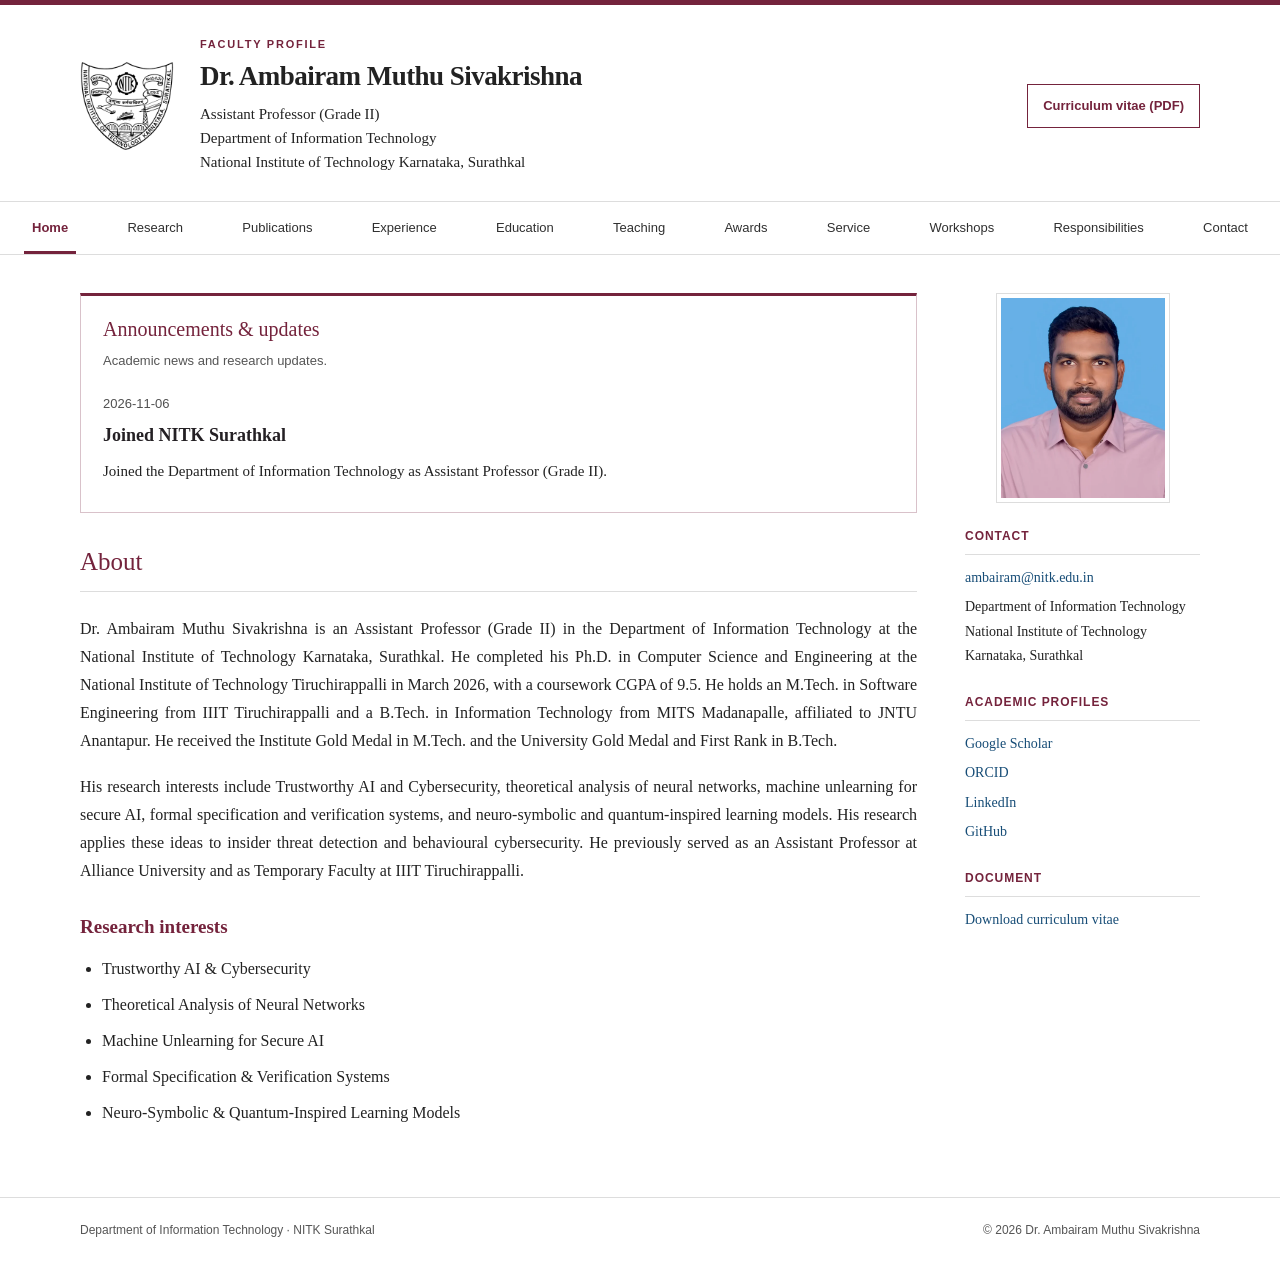
==== commit a54fb1f3: "Add files via upload" ====
--- a/index.html
+++ b/index.html
@@ -4,13 +4,13 @@
 <meta charset="utf-8"><meta name="viewport" content="width=device-width,initial-scale=1">
 <title>Dr. Ambairam Muthu Sivakrishna | NITK Surathkal</title>
 <meta name="description" content="Academic profile of Dr. Ambairam Muthu Sivakrishna, Assistant Professor, Information Technology, NITK Surathkal. Research in trustworthy AI, cybersecurity and machine unlearning.">
-<link rel="icon" href="assets/nitk-logo.jpg"><link rel="stylesheet" href="style.css?v=20261106-formal">
+<link rel="icon" href="assets/nitk-logo.jpg"><link rel="stylesheet" href="style.css?v=20261106-sections-v2">
 </head>
 <body>
 <a class="skip" href="#main">Skip to content</a>
 <header class="masthead"><div class="container masthead-inner"><a class="logo-link" href="?page=home" aria-label="Home"><img id="institute-logo" src="assets/nitk-logo.jpg" alt="National Institute of Technology Karnataka, Surathkal"></a><div class="identity"><p class="eyebrow">Faculty profile</p><h1 id="faculty-name">Dr. Ambairam Muthu Sivakrishna</h1><p id="faculty-role">Assistant Professor (Grade II)</p><p id="faculty-department">Department of Information Technology</p><p id="faculty-institute">National Institute of Technology Karnataka, Surathkal</p></div><a class="cv-link" id="header-cv" href="Dr_Ambairam_CV.pdf">Curriculum vitae (PDF)</a></div></header>
-<nav class="navigation" aria-label="Main navigation"><div class="container" id="nav-links"><a href="?page=home">Home</a><a href="?page=research">Research</a><a href="?page=publications">Publications</a><a href="?page=teaching">Teaching</a><a href="?page=experience">Academic journey</a><a href="?page=service">Professional service</a><a href="?page=contact">Contact</a></div></nav>
+<nav class="navigation" aria-label="Main navigation"><div class="container" id="nav-links"><a href="?page=home">Home</a><a href="?page=research">Research</a><a href="?page=publications">Publications</a><a href="?page=experience">Experience</a><a href="?page=education">Education</a><a href="?page=teaching">Teaching</a><a href="?page=awards">Awards</a><a href="?page=service">Service</a><a href="?page=workshops">Workshops</a><a href="?page=leadership">Responsibilities</a><a href="?page=contact">Contact</a></div></nav>
 <main class="container" id="main" tabindex="-1"><h2>About</h2><p class="prose">Dr. Ambairam Muthu Sivakrishna is an Assistant Professor (Grade II) in the Department of Information Technology at the National Institute of Technology Karnataka, Surathkal. His research interests include Trustworthy AI and Cybersecurity, neural network theory, machine unlearning, formal verification, and neuro-symbolic and quantum-inspired learning.</p><noscript><p>Enable JavaScript to browse all sections. You can also <a href="Dr_Ambairam_CV.pdf">download the full CV</a>.</p></noscript></main>
 <footer class="footer"><div class="container"><span id="footer-label">Department of Information Technology · NITK Surathkal</span><span>© <span id="year">2026</span> <span id="footer-name">Dr. Ambairam Muthu Sivakrishna</span></span></div></footer>
-<script src="content-fallback.js?v=20261106-formal"></script><script src="site.js?v=20261106-formal"></script>
+<script src="content-fallback.js?v=20261106-sections-v2"></script><script src="site.js?v=20261106-sections-v2"></script>
 </body></html>
--- a/style.css
+++ b/style.css
@@ -1,3 +1,10 @@
 :root{--maroon:#74233c;--ink:#222;--blue:#174d77;--line:#ddd;--subtle:#faf8f8;--width:1120px}*{box-sizing:border-box}body{margin:0;background:#fff;color:var(--ink);font:16px/1.75 Georgia,'Times New Roman',serif}a{color:var(--blue);text-decoration:none}a:hover{text-decoration:underline}a:focus-visible,button:focus-visible,input:focus-visible,summary:focus-visible{outline:3px solid var(--maroon);outline-offset:4px}.container{width:min(var(--width),calc(100% - 64px));margin:auto}.masthead{border-top:5px solid var(--maroon);padding:32px 0 27px}.masthead-inner{display:flex;align-items:center;gap:26px}.logo-link{flex:0 0 94px}.logo-link img{display:block;width:94px;height:114px;object-fit:contain}.identity{flex:1}.eyebrow{font:600 11px/1.4 Arial,sans-serif;letter-spacing:.16em;text-transform:uppercase;color:var(--maroon);margin:0 0 7px}h1{font-size:27px;line-height:1.3;font-weight:600;margin:0 0 8px;letter-spacing:-.02em}.identity p:not(.eyebrow){margin:0;font-size:15px;line-height:1.6}.cv-link{align-self:center;white-space:nowrap;font:600 13px/1.4 Arial,sans-serif;border:1px solid var(--maroon);color:var(--maroon);padding:12px 15px}.navigation{border-block:1px solid var(--line);background:#fff}.navigation .container{display:flex;gap:27px;flex-wrap:wrap}.navigation a{font:500 14px/1.5 Arial,sans-serif;color:#303030;padding:16px 0 13px;border-bottom:3px solid transparent}.navigation a[aria-current=page]{color:var(--maroon);border-bottom-color:var(--maroon);font-weight:700}main{min-height:65vh;padding-top:38px;padding-bottom:62px}h2{font-size:25px;line-height:1.35;color:var(--maroon);margin:0 0 23px;font-weight:500;border-bottom:1px solid var(--line);padding-bottom:12px}h3{font-size:19px;line-height:1.5;color:var(--maroon);font-weight:600;margin:28px 0 14px}h4{font-size:17px;margin:0 0 5px;font-weight:600}p{margin:0 0 18px}.prose,.intro,.research-area p,.course p{text-align:justify;hyphens:auto;overflow-wrap:break-word}.home-grid{display:grid;grid-template-columns:minmax(0,1fr) 235px;gap:48px}.profile-photo{width:174px;height:210px;object-fit:cover;object-position:center 22%;display:block;margin:0 auto 19px;border:1px solid var(--line);padding:4px;background:#fff}.aside{font-size:14px}.aside h3{font:700 12px/1.5 Arial,sans-serif;text-transform:uppercase;letter-spacing:.08em;border-bottom:1px solid var(--line);padding-bottom:9px;margin:24px 0 11px}.aside a{display:block;margin:5px 0;overflow-wrap:anywhere}.aside p{margin:0}.research-list{padding-left:22px;margin:0}.research-list li{margin-bottom:8px}.news{margin-top:32px}.news-item{display:grid;grid-template-columns:115px minmax(0,1fr);gap:20px;padding:16px 0;border-bottom:1px solid var(--line)}time,.meta{font:13px/1.7 Arial,sans-serif;color:#505050}.news-item p{margin:5px 0}.research-area{padding:20px 0;border-bottom:1px solid var(--line)}.research-area h3{margin:0 0 8px}.research-area p{margin-bottom:5px}.toolbar{display:flex;align-items:center;gap:18px;flex-wrap:wrap;padding:0 0 22px;font:14px/1.5 Arial,sans-serif}.toolbar input{font:15px Arial,sans-serif;border:1px solid #999;padding:10px 12px;min-width:250px;flex:1}.toolbar button{font:600 13px Arial,sans-serif;border:1px solid var(--line);background:#fff;color:var(--maroon);padding:10px 14px;cursor:pointer}.toolbar button[aria-pressed=true]{background:var(--maroon);color:#fff;border-color:var(--maroon)}.pub-list{padding-left:25px}.pub-list li{padding:0 0 21px 9px;margin-bottom:21px;border-bottom:1px solid var(--line)}.pub-title{display:block;font-weight:600;line-height:1.65;margin-bottom:5px}.pub-venue{display:block;font-style:italic}.pub-details{display:block;font:13px/1.7 Arial,sans-serif;margin-top:5px;color:#505050}.doi{display:block;font:13px/1.7 Arial,sans-serif;margin-top:4px;overflow-wrap:anywhere}.status{color:var(--maroon)}table{border-collapse:collapse;width:100%;margin:15px 0 30px;text-align:left}th{font:600 13px/1.5 Arial,sans-serif;color:var(--maroon);background:var(--subtle)}td,th{padding:13px 14px;border-bottom:1px solid var(--line);vertical-align:top}td{font-size:15px}.table-wrap{overflow-x:auto}.appointment{border-bottom:1px solid var(--line);padding:0 0 21px;margin-bottom:22px}.appointment .date{font:13px Arial,sans-serif;color:var(--maroon);display:block;margin-bottom:7px}.appointment p{margin:5px 0}.simple-list{padding-left:22px}.simple-list li{margin-bottom:13px}.simple-list .meta{display:block}.course{padding:21px 0;border-bottom:1px solid var(--line)}.course h3{margin:0 0 8px}.course p{margin-top:14px}.material-links{display:flex;flex-wrap:wrap;gap:10px 24px;font-size:14px}.contact-table th{width:170px;background:#fff}.contact-table td{overflow-wrap:anywhere}.note{padding:17px 20px;background:var(--subtle);border-left:3px solid var(--maroon);margin:24px 0}.note p:last-child{margin-bottom:0}.footer{border-top:1px solid var(--line);padding:23px 0;color:#555;font:12px/1.6 Arial,sans-serif}.footer .container{display:flex;justify-content:space-between;gap:20px;flex-wrap:wrap}.skip{position:absolute;left:15px;top:-80px;background:#fff;padding:10px;z-index:10}.skip:focus{top:12px}.page-subtitle{font:12px Arial,sans-serif;color:#555;text-transform:uppercase;letter-spacing:.1em;margin-bottom:10px}.empty{padding:20px 0;font-style:italic}details{margin:20px 0;border-bottom:1px solid var(--line);padding-bottom:15px}summary{color:var(--maroon);cursor:pointer;font-size:18px}.page-links{display:flex;gap:24px;margin:24px 0;flex-wrap:wrap}.admin-page{max-width:760px}.admin-page ol{padding-left:24px}.admin-page li{margin-bottom:13px}.cms-button{display:inline-block;background:var(--maroon);color:#fff;padding:10px 20px;font-family:Arial,sans-serif;font-size:14px}
 @media(max-width:760px){.container{width:calc(100% - 34px)}.masthead{padding:23px 0}.masthead-inner{gap:17px;flex-wrap:wrap}.logo-link{flex-basis:65px}.logo-link img{width:65px;height:85px}h1{font-size:21px}.identity{min-width:190px}.identity p:not(.eyebrow){font-size:13px}.eyebrow{font-size:10px}.cv-link{margin-left:82px;padding:8px 12px;font-size:12px}.navigation .container{gap:0 23px}.navigation a{font-size:13px;padding:12px 0 10px}.home-grid{grid-template-columns:1fr;gap:28px}.aside{border-top:1px solid var(--line);padding-top:23px}.profile-photo{margin-left:0;width:140px;height:170px}.aside h3{margin-top:20px}.news-item{grid-template-columns:1fr;gap:3px}main{padding-top:27px}h2{font-size:23px}.toolbar{gap:10px}.toolbar input{min-width:0;width:100%;flex-basis:100%}td,th{padding:11px 9px;font-size:14px}.contact-table th{width:100px}body{font-size:16px}.footer .container{display:block}.footer span{display:block}.footer #year,.footer #footer-name{display:inline}.research-area h3{font-size:18px}}
 @media print{.navigation,.cv-link,.toolbar,.footer,.skip{display:none}.masthead{padding:10px 0}.container{width:100%}main{padding:15px 0}.home-grid{grid-template-columns:1fr}.aside{display:none}a{color:#111}.research-area,.appointment{break-inside:avoid}}
+/* Separate academic sections and restrained, editable announcements. */
+.navigation .container{gap:23px}.navigation a{font-size:13px}
+.announcement-frame{border:1px solid #d9c2ca;border-top:3px solid var(--maroon);margin:0 0 32px;padding:20px 22px;background:#fff}.announcement-header{display:flex;justify-content:space-between;gap:12px;align-items:center}.announcement-header h2{font-size:20px;padding:0;border:0;margin:0}.announcement-intro{font:13px/1.6 Arial,sans-serif;margin:8px 0 0;color:#555}.announcement-slide{padding-top:17px;max-height:250px;overflow-y:auto;scrollbar-width:thin}.announcement-slide[hidden]{display:none}.announcement-slide h3{font-size:18px;margin:5px 0 9px;color:#242024}.announcement-slide p{font-size:15px;line-height:1.75;margin-bottom:8px}.announcement-controls{display:flex;gap:7px}.announcement-controls button{font:12px Arial,sans-serif;color:var(--maroon);border:1px solid #d9c2ca;background:#fff;padding:7px 9px;cursor:pointer}.announcement-controls button:hover{background:var(--subtle)}.announcement-position{margin:12px 0 0;border-top:1px solid var(--line);padding-top:8px;font:12px Arial,sans-serif;color:#555}.research-grid{display:grid;grid-template-columns:repeat(2,minmax(0,1fr));gap:24px;margin-top:28px}.research-grid .research-area{padding:25px 27px;border:1px solid var(--line);border-top:2px solid var(--maroon);align-self:start}.research-grid .research-area:last-child{grid-column:1/-1}.research-index{display:block;font:11px/1.6 Arial,sans-serif;color:var(--maroon);letter-spacing:.09em;text-transform:uppercase;margin-bottom:9px}.research-grid h3{font-size:20px;margin:0 0 16px}.research-grid p{font-size:15.5px;line-height:1.85;margin-bottom:14px}.research-notes{border:0;border-top:1px solid var(--line);padding:13px 0 0;margin:18px 0 0}.research-notes summary{font:600 13px/1.6 Arial,sans-serif}.research-notes ul{padding-left:19px;margin-bottom:0;font-size:15px}.research-notes li{margin-bottom:8px}
+@media(max-width:760px){.navigation .container{gap:0 20px}.research-grid{grid-template-columns:1fr;gap:18px}.research-grid .research-area{padding:22px}.research-grid .research-area:last-child{grid-column:auto}.announcement-frame{padding:18px}.announcement-header{align-items:flex-start;flex-wrap:wrap}.announcement-header h2{font-size:19px}}
+/* Use the full navigation lane with a distinct destination per subject. */
+.navigation .container{width:min(1260px,calc(100% - 48px));gap:0;justify-content:space-between}.navigation a{font-size:13px;padding:16px 8px 13px;white-space:nowrap}
+@media(max-width:960px){.navigation .container{width:calc(100% - 34px);justify-content:flex-start;gap:0 18px}.navigation a{padding:12px 0 10px}}
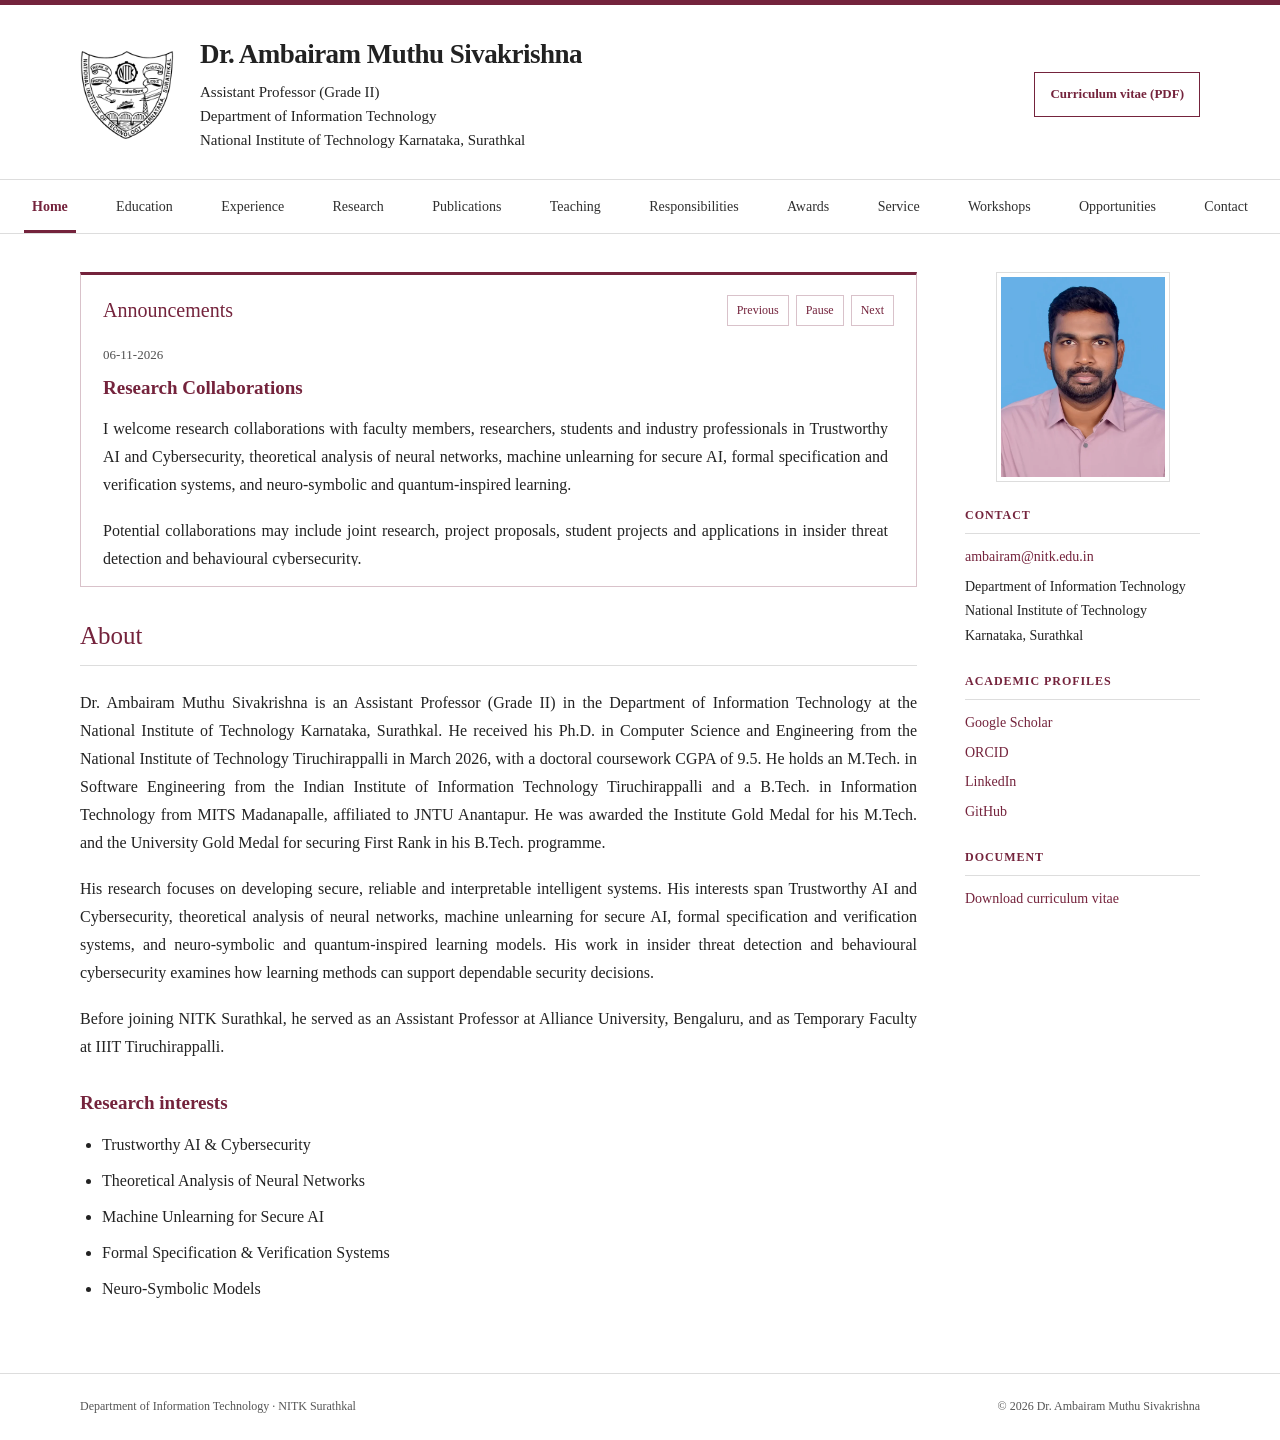
==== commit 10ff0eb8: "Add files via upload" ====
--- a/index.html
+++ b/index.html
@@ -4,13 +4,13 @@
 <meta charset="utf-8"><meta name="viewport" content="width=device-width,initial-scale=1">
 <title>Dr. Ambairam Muthu Sivakrishna | NITK Surathkal</title>
 <meta name="description" content="Academic profile of Dr. Ambairam Muthu Sivakrishna, Assistant Professor, Information Technology, NITK Surathkal. Research in trustworthy AI, cybersecurity and machine unlearning.">
-<link rel="icon" href="assets/nitk-logo.jpg"><link rel="stylesheet" href="style.css?v=20261106-sections-v2">
+<link rel="icon" href="assets/nitk-logo.jpg"><link rel="stylesheet" href="style.css?v=formal-v5">
 </head>
 <body>
 <a class="skip" href="#main">Skip to content</a>
-<header class="masthead"><div class="container masthead-inner"><a class="logo-link" href="?page=home" aria-label="Home"><img id="institute-logo" src="assets/nitk-logo.jpg" alt="National Institute of Technology Karnataka, Surathkal"></a><div class="identity"><p class="eyebrow">Faculty profile</p><h1 id="faculty-name">Dr. Ambairam Muthu Sivakrishna</h1><p id="faculty-role">Assistant Professor (Grade II)</p><p id="faculty-department">Department of Information Technology</p><p id="faculty-institute">National Institute of Technology Karnataka, Surathkal</p></div><a class="cv-link" id="header-cv" href="Dr_Ambairam_CV.pdf">Curriculum vitae (PDF)</a></div></header>
-<nav class="navigation" aria-label="Main navigation"><div class="container" id="nav-links"><a href="?page=home">Home</a><a href="?page=research">Research</a><a href="?page=publications">Publications</a><a href="?page=experience">Experience</a><a href="?page=education">Education</a><a href="?page=teaching">Teaching</a><a href="?page=awards">Awards</a><a href="?page=service">Service</a><a href="?page=workshops">Workshops</a><a href="?page=leadership">Responsibilities</a><a href="?page=contact">Contact</a></div></nav>
+<header class="masthead"><div class="container masthead-inner"><a class="logo-link" href="?page=home" aria-label="Home"><img id="institute-logo" src="assets/nitk-logo.jpg" alt="National Institute of Technology Karnataka, Surathkal"></a><div class="identity"><h1 id="faculty-name">Dr. Ambairam Muthu Sivakrishna</h1><p id="faculty-role">Assistant Professor (Grade II)</p><p id="faculty-department">Department of Information Technology</p><p id="faculty-institute">National Institute of Technology Karnataka, Surathkal</p></div><a class="cv-link" id="header-cv" href="Dr_Ambairam_CV.pdf">Curriculum vitae (PDF)</a></div></header>
+<nav class="navigation" aria-label="Main navigation"><div class="container" id="nav-links"><a href="?page=home">Home</a><a href="?page=education">Education</a><a href="?page=experience">Experience</a><a href="?page=research">Research</a><a href="?page=publications">Publications</a><a href="?page=teaching">Teaching</a><a href="?page=leadership">Responsibilities</a><a href="?page=awards">Awards</a><a href="?page=service">Service</a><a href="?page=workshops">Workshops</a><a href="?page=opportunities">Opportunities</a><a href="?page=contact">Contact</a></div></nav>
 <main class="container" id="main" tabindex="-1"><h2>About</h2><p class="prose">Dr. Ambairam Muthu Sivakrishna is an Assistant Professor (Grade II) in the Department of Information Technology at the National Institute of Technology Karnataka, Surathkal. His research interests include Trustworthy AI and Cybersecurity, neural network theory, machine unlearning, formal verification, and neuro-symbolic and quantum-inspired learning.</p><noscript><p>Enable JavaScript to browse all sections. You can also <a href="Dr_Ambairam_CV.pdf">download the full CV</a>.</p></noscript></main>
 <footer class="footer"><div class="container"><span id="footer-label">Department of Information Technology · NITK Surathkal</span><span>© <span id="year">2026</span> <span id="footer-name">Dr. Ambairam Muthu Sivakrishna</span></span></div></footer>
-<script src="content-fallback.js?v=20261106-sections-v2"></script><script src="site.js?v=20261106-sections-v2"></script>
+<script src="content-fallback.js?v=formal-v5"></script><script src="site.js?v=formal-v5"></script>
 </body></html>
--- a/style.css
+++ b/style.css
@@ -1,10 +1,27 @@
-:root{--maroon:#74233c;--ink:#222;--blue:#174d77;--line:#ddd;--subtle:#faf8f8;--width:1120px}*{box-sizing:border-box}body{margin:0;background:#fff;color:var(--ink);font:16px/1.75 Georgia,'Times New Roman',serif}a{color:var(--blue);text-decoration:none}a:hover{text-decoration:underline}a:focus-visible,button:focus-visible,input:focus-visible,summary:focus-visible{outline:3px solid var(--maroon);outline-offset:4px}.container{width:min(var(--width),calc(100% - 64px));margin:auto}.masthead{border-top:5px solid var(--maroon);padding:32px 0 27px}.masthead-inner{display:flex;align-items:center;gap:26px}.logo-link{flex:0 0 94px}.logo-link img{display:block;width:94px;height:114px;object-fit:contain}.identity{flex:1}.eyebrow{font:600 11px/1.4 Arial,sans-serif;letter-spacing:.16em;text-transform:uppercase;color:var(--maroon);margin:0 0 7px}h1{font-size:27px;line-height:1.3;font-weight:600;margin:0 0 8px;letter-spacing:-.02em}.identity p:not(.eyebrow){margin:0;font-size:15px;line-height:1.6}.cv-link{align-self:center;white-space:nowrap;font:600 13px/1.4 Arial,sans-serif;border:1px solid var(--maroon);color:var(--maroon);padding:12px 15px}.navigation{border-block:1px solid var(--line);background:#fff}.navigation .container{display:flex;gap:27px;flex-wrap:wrap}.navigation a{font:500 14px/1.5 Arial,sans-serif;color:#303030;padding:16px 0 13px;border-bottom:3px solid transparent}.navigation a[aria-current=page]{color:var(--maroon);border-bottom-color:var(--maroon);font-weight:700}main{min-height:65vh;padding-top:38px;padding-bottom:62px}h2{font-size:25px;line-height:1.35;color:var(--maroon);margin:0 0 23px;font-weight:500;border-bottom:1px solid var(--line);padding-bottom:12px}h3{font-size:19px;line-height:1.5;color:var(--maroon);font-weight:600;margin:28px 0 14px}h4{font-size:17px;margin:0 0 5px;font-weight:600}p{margin:0 0 18px}.prose,.intro,.research-area p,.course p{text-align:justify;hyphens:auto;overflow-wrap:break-word}.home-grid{display:grid;grid-template-columns:minmax(0,1fr) 235px;gap:48px}.profile-photo{width:174px;height:210px;object-fit:cover;object-position:center 22%;display:block;margin:0 auto 19px;border:1px solid var(--line);padding:4px;background:#fff}.aside{font-size:14px}.aside h3{font:700 12px/1.5 Arial,sans-serif;text-transform:uppercase;letter-spacing:.08em;border-bottom:1px solid var(--line);padding-bottom:9px;margin:24px 0 11px}.aside a{display:block;margin:5px 0;overflow-wrap:anywhere}.aside p{margin:0}.research-list{padding-left:22px;margin:0}.research-list li{margin-bottom:8px}.news{margin-top:32px}.news-item{display:grid;grid-template-columns:115px minmax(0,1fr);gap:20px;padding:16px 0;border-bottom:1px solid var(--line)}time,.meta{font:13px/1.7 Arial,sans-serif;color:#505050}.news-item p{margin:5px 0}.research-area{padding:20px 0;border-bottom:1px solid var(--line)}.research-area h3{margin:0 0 8px}.research-area p{margin-bottom:5px}.toolbar{display:flex;align-items:center;gap:18px;flex-wrap:wrap;padding:0 0 22px;font:14px/1.5 Arial,sans-serif}.toolbar input{font:15px Arial,sans-serif;border:1px solid #999;padding:10px 12px;min-width:250px;flex:1}.toolbar button{font:600 13px Arial,sans-serif;border:1px solid var(--line);background:#fff;color:var(--maroon);padding:10px 14px;cursor:pointer}.toolbar button[aria-pressed=true]{background:var(--maroon);color:#fff;border-color:var(--maroon)}.pub-list{padding-left:25px}.pub-list li{padding:0 0 21px 9px;margin-bottom:21px;border-bottom:1px solid var(--line)}.pub-title{display:block;font-weight:600;line-height:1.65;margin-bottom:5px}.pub-venue{display:block;font-style:italic}.pub-details{display:block;font:13px/1.7 Arial,sans-serif;margin-top:5px;color:#505050}.doi{display:block;font:13px/1.7 Arial,sans-serif;margin-top:4px;overflow-wrap:anywhere}.status{color:var(--maroon)}table{border-collapse:collapse;width:100%;margin:15px 0 30px;text-align:left}th{font:600 13px/1.5 Arial,sans-serif;color:var(--maroon);background:var(--subtle)}td,th{padding:13px 14px;border-bottom:1px solid var(--line);vertical-align:top}td{font-size:15px}.table-wrap{overflow-x:auto}.appointment{border-bottom:1px solid var(--line);padding:0 0 21px;margin-bottom:22px}.appointment .date{font:13px Arial,sans-serif;color:var(--maroon);display:block;margin-bottom:7px}.appointment p{margin:5px 0}.simple-list{padding-left:22px}.simple-list li{margin-bottom:13px}.simple-list .meta{display:block}.course{padding:21px 0;border-bottom:1px solid var(--line)}.course h3{margin:0 0 8px}.course p{margin-top:14px}.material-links{display:flex;flex-wrap:wrap;gap:10px 24px;font-size:14px}.contact-table th{width:170px;background:#fff}.contact-table td{overflow-wrap:anywhere}.note{padding:17px 20px;background:var(--subtle);border-left:3px solid var(--maroon);margin:24px 0}.note p:last-child{margin-bottom:0}.footer{border-top:1px solid var(--line);padding:23px 0;color:#555;font:12px/1.6 Arial,sans-serif}.footer .container{display:flex;justify-content:space-between;gap:20px;flex-wrap:wrap}.skip{position:absolute;left:15px;top:-80px;background:#fff;padding:10px;z-index:10}.skip:focus{top:12px}.page-subtitle{font:12px Arial,sans-serif;color:#555;text-transform:uppercase;letter-spacing:.1em;margin-bottom:10px}.empty{padding:20px 0;font-style:italic}details{margin:20px 0;border-bottom:1px solid var(--line);padding-bottom:15px}summary{color:var(--maroon);cursor:pointer;font-size:18px}.page-links{display:flex;gap:24px;margin:24px 0;flex-wrap:wrap}.admin-page{max-width:760px}.admin-page ol{padding-left:24px}.admin-page li{margin-bottom:13px}.cms-button{display:inline-block;background:var(--maroon);color:#fff;padding:10px 20px;font-family:Arial,sans-serif;font-size:14px}
+:root{--maroon:#74233c;--ink:#222;--blue:var(--maroon);--line:#ddd;--subtle:#faf8f8;--width:1120px}*{box-sizing:border-box}body{margin:0;background:#fff;color:var(--ink);font:16px/1.75 Georgia,'Times New Roman',serif}a{color:var(--blue);text-decoration:none}a:hover{text-decoration:underline}a:focus-visible,button:focus-visible,input:focus-visible,summary:focus-visible{outline:3px solid var(--maroon);outline-offset:4px}.container{width:min(var(--width),calc(100% - 64px));margin:auto}.masthead{border-top:5px solid var(--maroon);padding:32px 0 27px}.masthead-inner{display:flex;align-items:center;gap:26px}.logo-link{flex:0 0 94px}.logo-link img{display:block;width:94px;height:114px;object-fit:contain}.identity{flex:1}.eyebrow{font:600 11px/1.4 Georgia,'Times New Roman',serif;letter-spacing:.16em;text-transform:uppercase;color:var(--maroon);margin:0 0 7px}h1{font-size:27px;line-height:1.3;font-weight:600;margin:0 0 8px;letter-spacing:-.02em}.identity p:not(.eyebrow){margin:0;font-size:15px;line-height:1.6}.cv-link{align-self:center;white-space:nowrap;font:600 13px/1.4 Georgia,'Times New Roman',serif;border:1px solid var(--maroon);color:var(--maroon);padding:12px 15px}.navigation{border-block:1px solid var(--line);background:#fff}.navigation .container{display:flex;gap:27px;flex-wrap:wrap}.navigation a{font:500 14px/1.5 Georgia,'Times New Roman',serif;color:#303030;padding:16px 0 13px;border-bottom:3px solid transparent}.navigation a[aria-current=page]{color:var(--maroon);border-bottom-color:var(--maroon);font-weight:700}main{min-height:65vh;padding-top:38px;padding-bottom:62px}h2{font-size:25px;line-height:1.35;color:var(--maroon);margin:0 0 23px;font-weight:500;border-bottom:1px solid var(--line);padding-bottom:12px}h3{font-size:19px;line-height:1.5;color:var(--maroon);font-weight:600;margin:28px 0 14px}h4{font-size:17px;margin:0 0 5px;font-weight:600}p{margin:0 0 18px}.prose,.intro,.research-area p,.course p{text-align:justify;hyphens:auto;overflow-wrap:break-word}.home-grid{display:grid;grid-template-columns:minmax(0,1fr) 235px;gap:48px}.profile-photo{width:174px;height:210px;object-fit:cover;object-position:center 22%;display:block;margin:0 auto 19px;border:1px solid var(--line);padding:4px;background:#fff}.aside{font-size:14px}.aside h3{font:700 12px/1.5 Georgia,'Times New Roman',serif;text-transform:uppercase;letter-spacing:.08em;border-bottom:1px solid var(--line);padding-bottom:9px;margin:24px 0 11px}.aside a{display:block;margin:5px 0;overflow-wrap:anywhere}.aside p{margin:0}.research-list{padding-left:22px;margin:0}.research-list li{margin-bottom:8px}.news{margin-top:32px}.news-item{display:grid;grid-template-columns:115px minmax(0,1fr);gap:20px;padding:16px 0;border-bottom:1px solid var(--line)}time,.meta{font:13px/1.7 Georgia,'Times New Roman',serif;color:#505050}.news-item p{margin:5px 0}.research-area{padding:20px 0;border-bottom:1px solid var(--line)}.research-area h3{margin:0 0 8px}.research-area p{margin-bottom:5px}.toolbar{display:flex;align-items:center;gap:18px;flex-wrap:wrap;padding:0 0 22px;font:14px/1.5 Georgia,'Times New Roman',serif}.toolbar input{font:15px Georgia,'Times New Roman',serif;border:1px solid #999;padding:10px 12px;min-width:250px;flex:1}.toolbar button{font:600 13px Georgia,'Times New Roman',serif;border:1px solid var(--line);background:#fff;color:var(--maroon);padding:10px 14px;cursor:pointer}.toolbar button[aria-pressed=true]{background:var(--maroon);color:#fff;border-color:var(--maroon)}.pub-list{padding-left:25px}.pub-list li{padding:0 0 21px 9px;margin-bottom:21px;border-bottom:1px solid var(--line)}.pub-title{display:block;font-weight:600;line-height:1.65;margin-bottom:5px}.pub-venue{display:block;font-style:italic}.pub-details{display:block;font:13px/1.7 Georgia,'Times New Roman',serif;margin-top:5px;color:#505050}.doi{display:block;font:13px/1.7 Georgia,'Times New Roman',serif;margin-top:4px;overflow-wrap:anywhere}.status{color:var(--maroon)}table{border-collapse:collapse;width:100%;margin:15px 0 30px;text-align:left}th{font:600 13px/1.5 Georgia,'Times New Roman',serif;color:var(--maroon);background:var(--subtle)}td,th{padding:13px 14px;border-bottom:1px solid var(--line);vertical-align:top}td{font-size:15px}.table-wrap{overflow-x:auto}.appointment{border-bottom:1px solid var(--line);padding:0 0 21px;margin-bottom:22px}.appointment .date{font:13px Georgia,'Times New Roman',serif;color:var(--maroon);display:block;margin-bottom:7px}.appointment p{margin:5px 0}.simple-list{padding-left:22px}.simple-list li{margin-bottom:13px}.simple-list .meta{display:block}.course{padding:21px 0;border-bottom:1px solid var(--line)}.course h3{margin:0 0 8px}.course p{margin-top:14px}.material-links{display:flex;flex-wrap:wrap;gap:10px 24px;font-size:14px}.contact-table th{width:170px;background:#fff}.contact-table td{overflow-wrap:anywhere}.note{padding:17px 20px;background:var(--subtle);border-left:3px solid var(--maroon);margin:24px 0}.note p:last-child{margin-bottom:0}.footer{border-top:1px solid var(--line);padding:23px 0;color:#555;font:12px/1.6 Georgia,'Times New Roman',serif}.footer .container{display:flex;justify-content:space-between;gap:20px;flex-wrap:wrap}.skip{position:absolute;left:15px;top:-80px;background:#fff;padding:10px;z-index:10}.skip:focus{top:12px}.page-subtitle{font:12px Georgia,'Times New Roman',serif;color:#555;text-transform:uppercase;letter-spacing:.1em;margin-bottom:10px}.empty{padding:20px 0;font-style:italic}details{margin:20px 0;border-bottom:1px solid var(--line);padding-bottom:15px}summary{color:var(--maroon);cursor:pointer;font-size:18px}.page-links{display:flex;gap:24px;margin:24px 0;flex-wrap:wrap}.admin-page{max-width:760px}.admin-page ol{padding-left:24px}.admin-page li{margin-bottom:13px}.cms-button{display:inline-block;background:var(--maroon);color:#fff;padding:10px 20px;font-family:Georgia,'Times New Roman',serif;font-size:14px}
 @media(max-width:760px){.container{width:calc(100% - 34px)}.masthead{padding:23px 0}.masthead-inner{gap:17px;flex-wrap:wrap}.logo-link{flex-basis:65px}.logo-link img{width:65px;height:85px}h1{font-size:21px}.identity{min-width:190px}.identity p:not(.eyebrow){font-size:13px}.eyebrow{font-size:10px}.cv-link{margin-left:82px;padding:8px 12px;font-size:12px}.navigation .container{gap:0 23px}.navigation a{font-size:13px;padding:12px 0 10px}.home-grid{grid-template-columns:1fr;gap:28px}.aside{border-top:1px solid var(--line);padding-top:23px}.profile-photo{margin-left:0;width:140px;height:170px}.aside h3{margin-top:20px}.news-item{grid-template-columns:1fr;gap:3px}main{padding-top:27px}h2{font-size:23px}.toolbar{gap:10px}.toolbar input{min-width:0;width:100%;flex-basis:100%}td,th{padding:11px 9px;font-size:14px}.contact-table th{width:100px}body{font-size:16px}.footer .container{display:block}.footer span{display:block}.footer #year,.footer #footer-name{display:inline}.research-area h3{font-size:18px}}
 @media print{.navigation,.cv-link,.toolbar,.footer,.skip{display:none}.masthead{padding:10px 0}.container{width:100%}main{padding:15px 0}.home-grid{grid-template-columns:1fr}.aside{display:none}a{color:#111}.research-area,.appointment{break-inside:avoid}}
 /* Separate academic sections and restrained, editable announcements. */
 .navigation .container{gap:23px}.navigation a{font-size:13px}
-.announcement-frame{border:1px solid #d9c2ca;border-top:3px solid var(--maroon);margin:0 0 32px;padding:20px 22px;background:#fff}.announcement-header{display:flex;justify-content:space-between;gap:12px;align-items:center}.announcement-header h2{font-size:20px;padding:0;border:0;margin:0}.announcement-intro{font:13px/1.6 Arial,sans-serif;margin:8px 0 0;color:#555}.announcement-slide{padding-top:17px;max-height:250px;overflow-y:auto;scrollbar-width:thin}.announcement-slide[hidden]{display:none}.announcement-slide h3{font-size:18px;margin:5px 0 9px;color:#242024}.announcement-slide p{font-size:15px;line-height:1.75;margin-bottom:8px}.announcement-controls{display:flex;gap:7px}.announcement-controls button{font:12px Arial,sans-serif;color:var(--maroon);border:1px solid #d9c2ca;background:#fff;padding:7px 9px;cursor:pointer}.announcement-controls button:hover{background:var(--subtle)}.announcement-position{margin:12px 0 0;border-top:1px solid var(--line);padding-top:8px;font:12px Arial,sans-serif;color:#555}.research-grid{display:grid;grid-template-columns:repeat(2,minmax(0,1fr));gap:24px;margin-top:28px}.research-grid .research-area{padding:25px 27px;border:1px solid var(--line);border-top:2px solid var(--maroon);align-self:start}.research-grid .research-area:last-child{grid-column:1/-1}.research-index{display:block;font:11px/1.6 Arial,sans-serif;color:var(--maroon);letter-spacing:.09em;text-transform:uppercase;margin-bottom:9px}.research-grid h3{font-size:20px;margin:0 0 16px}.research-grid p{font-size:15.5px;line-height:1.85;margin-bottom:14px}.research-notes{border:0;border-top:1px solid var(--line);padding:13px 0 0;margin:18px 0 0}.research-notes summary{font:600 13px/1.6 Arial,sans-serif}.research-notes ul{padding-left:19px;margin-bottom:0;font-size:15px}.research-notes li{margin-bottom:8px}
+.announcement-frame{border:1px solid #d9c2ca;border-top:3px solid var(--maroon);margin:0 0 32px;padding:20px 22px;background:#fff}.announcement-header{display:flex;justify-content:space-between;gap:12px;align-items:center}.announcement-header h2{font-size:20px;padding:0;border:0;margin:0}.announcement-intro{font:13px/1.6 Georgia,'Times New Roman',serif;margin:8px 0 0;color:#555}.announcement-slide{padding-top:17px;max-height:250px;overflow-y:auto;scrollbar-width:thin}.announcement-slide[hidden]{display:none}.announcement-slide h3{font-size:18px;margin:5px 0 9px;color:#242024}.announcement-slide p{font-size:15px;line-height:1.75;margin-bottom:8px}.announcement-controls{display:flex;gap:7px}.announcement-controls button{font:12px Georgia,'Times New Roman',serif;color:var(--maroon);border:1px solid #d9c2ca;background:#fff;padding:7px 9px;cursor:pointer}.announcement-controls button:hover{background:var(--subtle)}.announcement-position{margin:12px 0 0;border-top:1px solid var(--line);padding-top:8px;font:12px Georgia,'Times New Roman',serif;color:#555}.research-grid{display:grid;grid-template-columns:repeat(2,minmax(0,1fr));gap:24px;margin-top:28px}.research-grid .research-area{padding:25px 27px;border:1px solid var(--line);border-top:2px solid var(--maroon);align-self:start}.research-grid .research-area:last-child{grid-column:1/-1}.research-index{display:block;font:11px/1.6 Georgia,'Times New Roman',serif;color:var(--maroon);letter-spacing:.09em;text-transform:uppercase;margin-bottom:9px}.research-grid h3{font-size:20px;margin:0 0 16px}.research-grid p{font-size:15.5px;line-height:1.85;margin-bottom:14px}.research-notes{border:0;border-top:1px solid var(--line);padding:13px 0 0;margin:18px 0 0}.research-notes summary{font:600 13px/1.6 Georgia,'Times New Roman',serif}.research-notes ul{padding-left:19px;margin-bottom:0;font-size:15px}.research-notes li{margin-bottom:8px}
 @media(max-width:760px){.navigation .container{gap:0 20px}.research-grid{grid-template-columns:1fr;gap:18px}.research-grid .research-area{padding:22px}.research-grid .research-area:last-child{grid-column:auto}.announcement-frame{padding:18px}.announcement-header{align-items:flex-start;flex-wrap:wrap}.announcement-header h2{font-size:19px}}
 /* Use the full navigation lane with a distinct destination per subject. */
 .navigation .container{width:min(1260px,calc(100% - 48px));gap:0;justify-content:space-between}.navigation a{font-size:13px;padding:16px 8px 13px;white-space:nowrap}
 @media(max-width:960px){.navigation .container{width:calc(100% - 34px);justify-content:flex-start;gap:0 18px}.navigation a{padding:12px 0 10px}}
+
+a:visited{color:var(--maroon)}
+.navigation a:visited{color:var(--ink)}
+.navigation a[aria-current=page]{color:var(--maroon)}
+.pub-title a,.doi{color:var(--maroon)}
+.pub-title a:hover,.doi:hover{text-decoration:underline}
+.notice-track{display:flex;overflow-x:auto;scroll-snap-type:x mandatory;max-width:100%;position:relative}
+.home-grid>div{min-width:0}
+.notice{box-sizing:border-box;flex:0 0 100%;min-width:0;max-height:15rem;overflow-y:auto;scroll-snap-align:start;padding:14px 6px 0 0}
+.notice h3,.role h3{margin:6px 0 12px}
+.notice p:last-child{margin-bottom:8px}
+.role{padding:16px 0;border-bottom:1px solid var(--line)}
+.research-grid{margin-top:0}
+.navigation a{font-size:14px}
+
+.section-masthead #faculty-name, .section-masthead #faculty-role { display: none; }
+.section-masthead #faculty-department { color: var(--maroon); font-weight: bold; }
